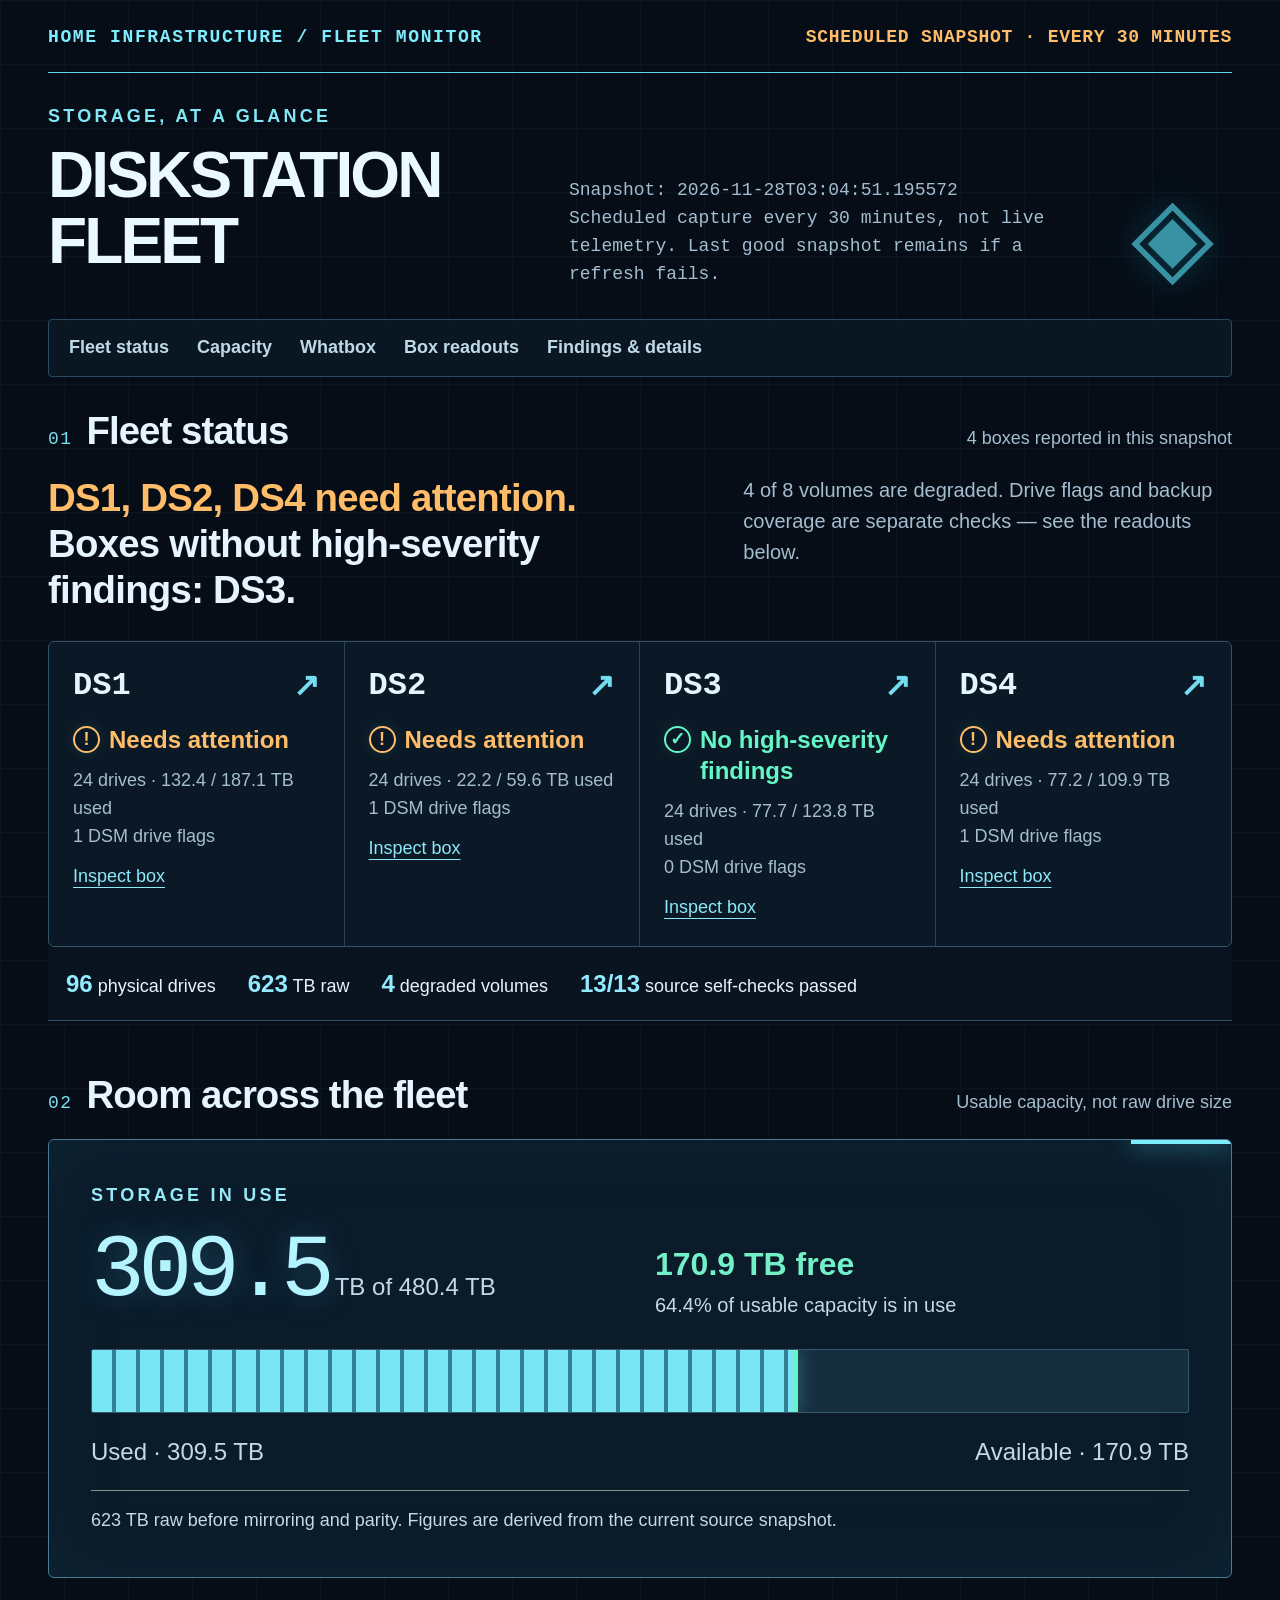
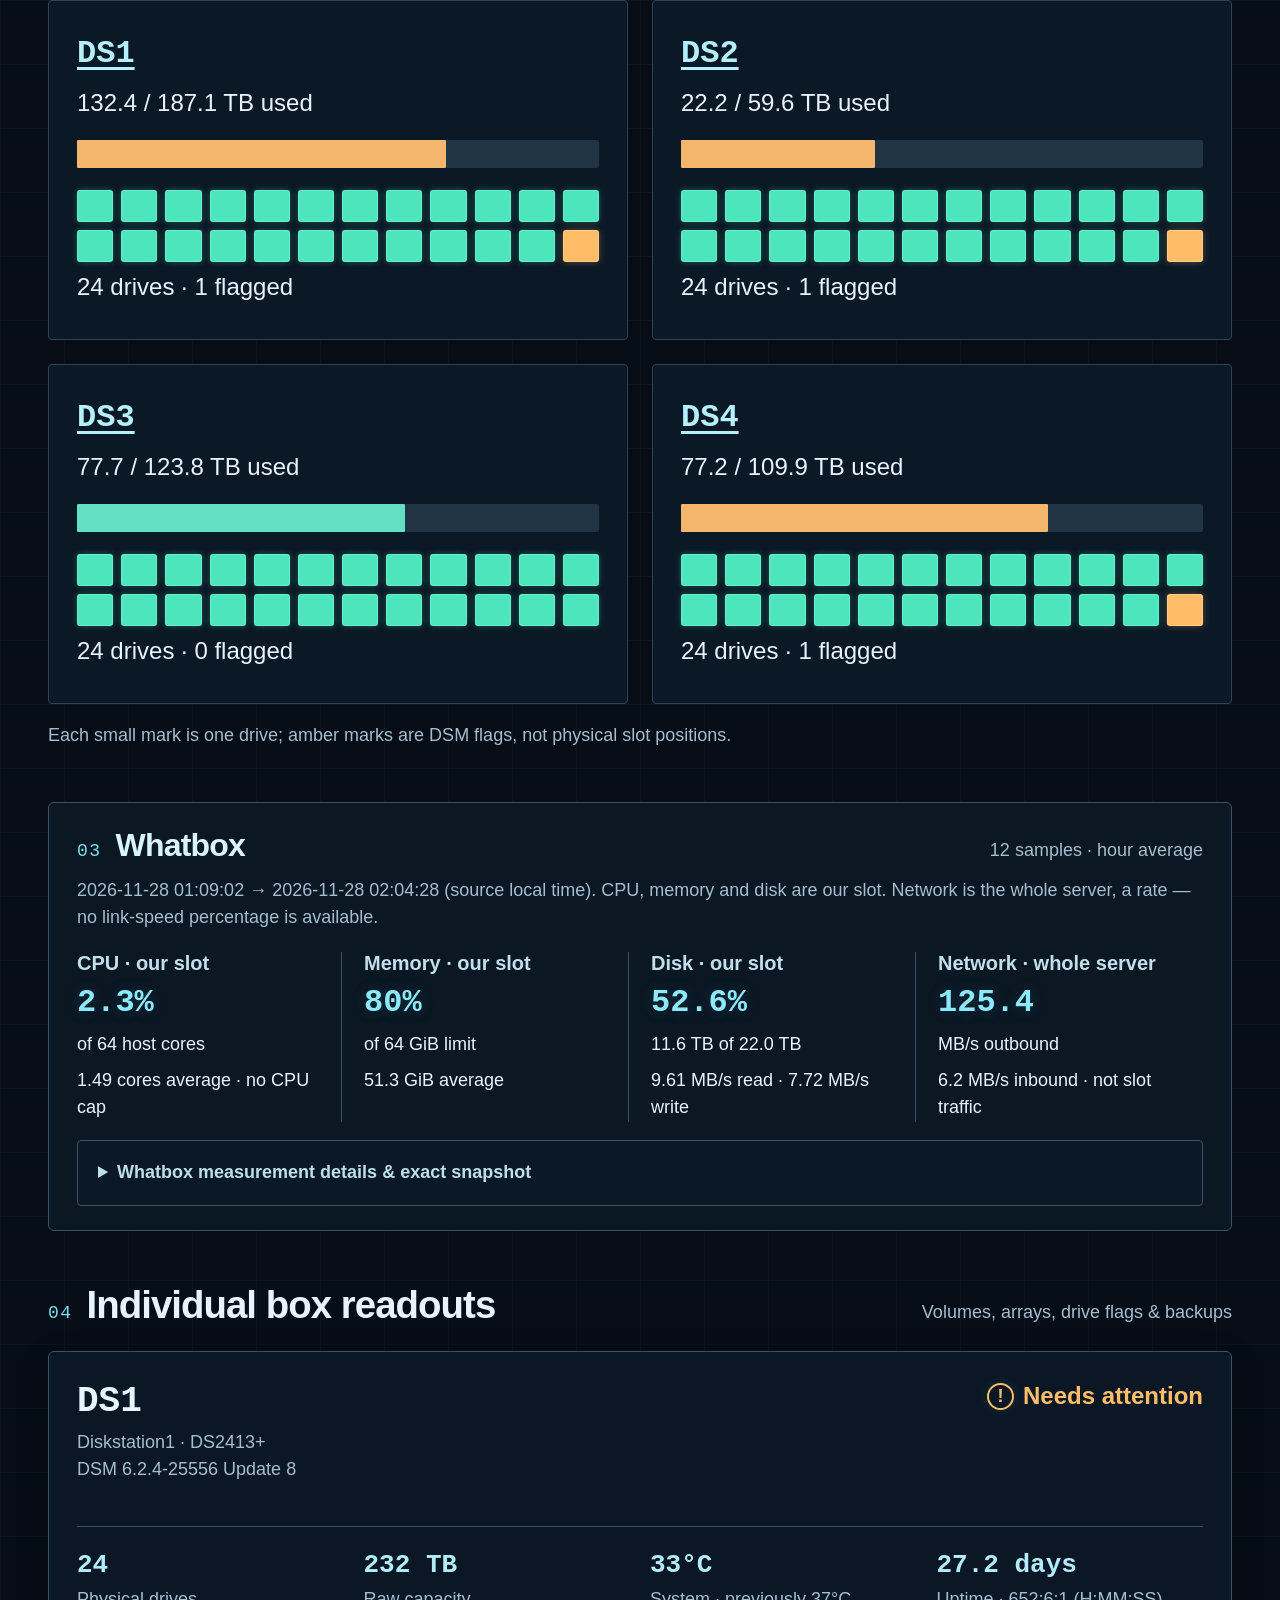
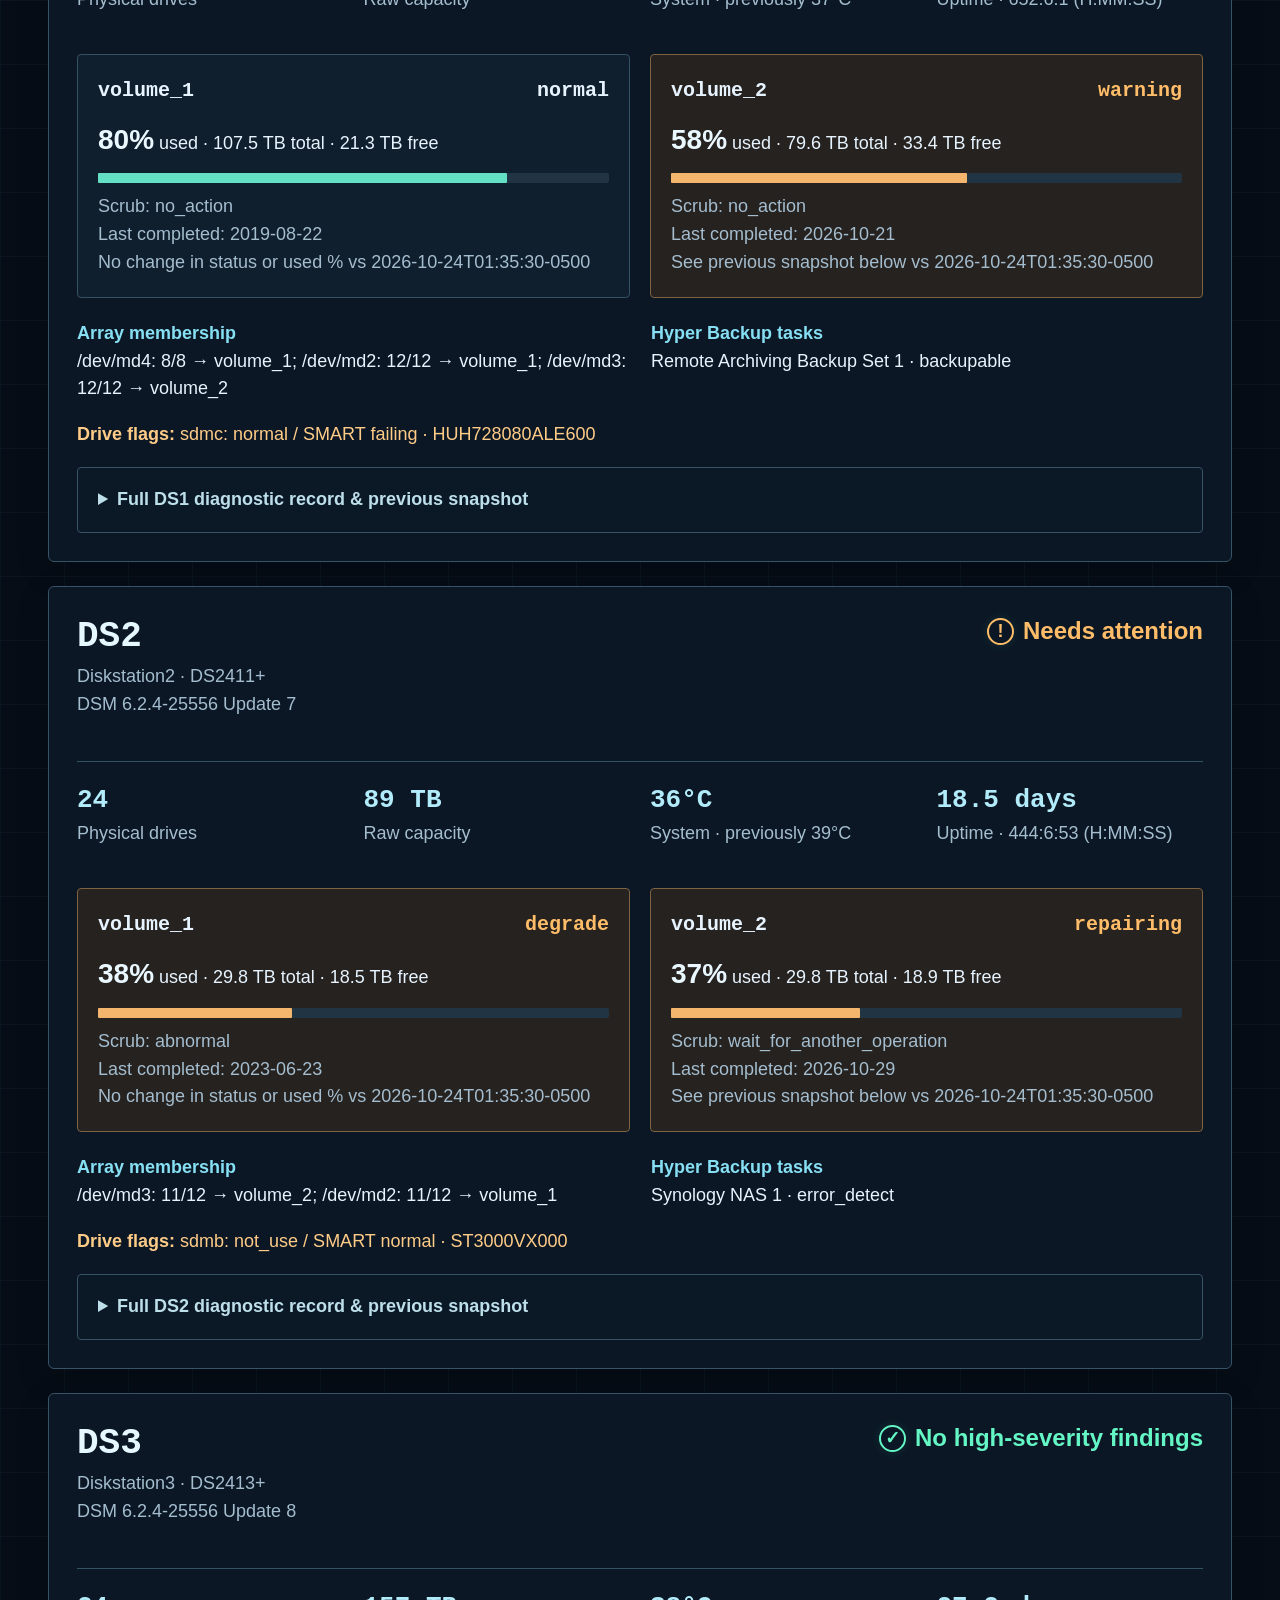
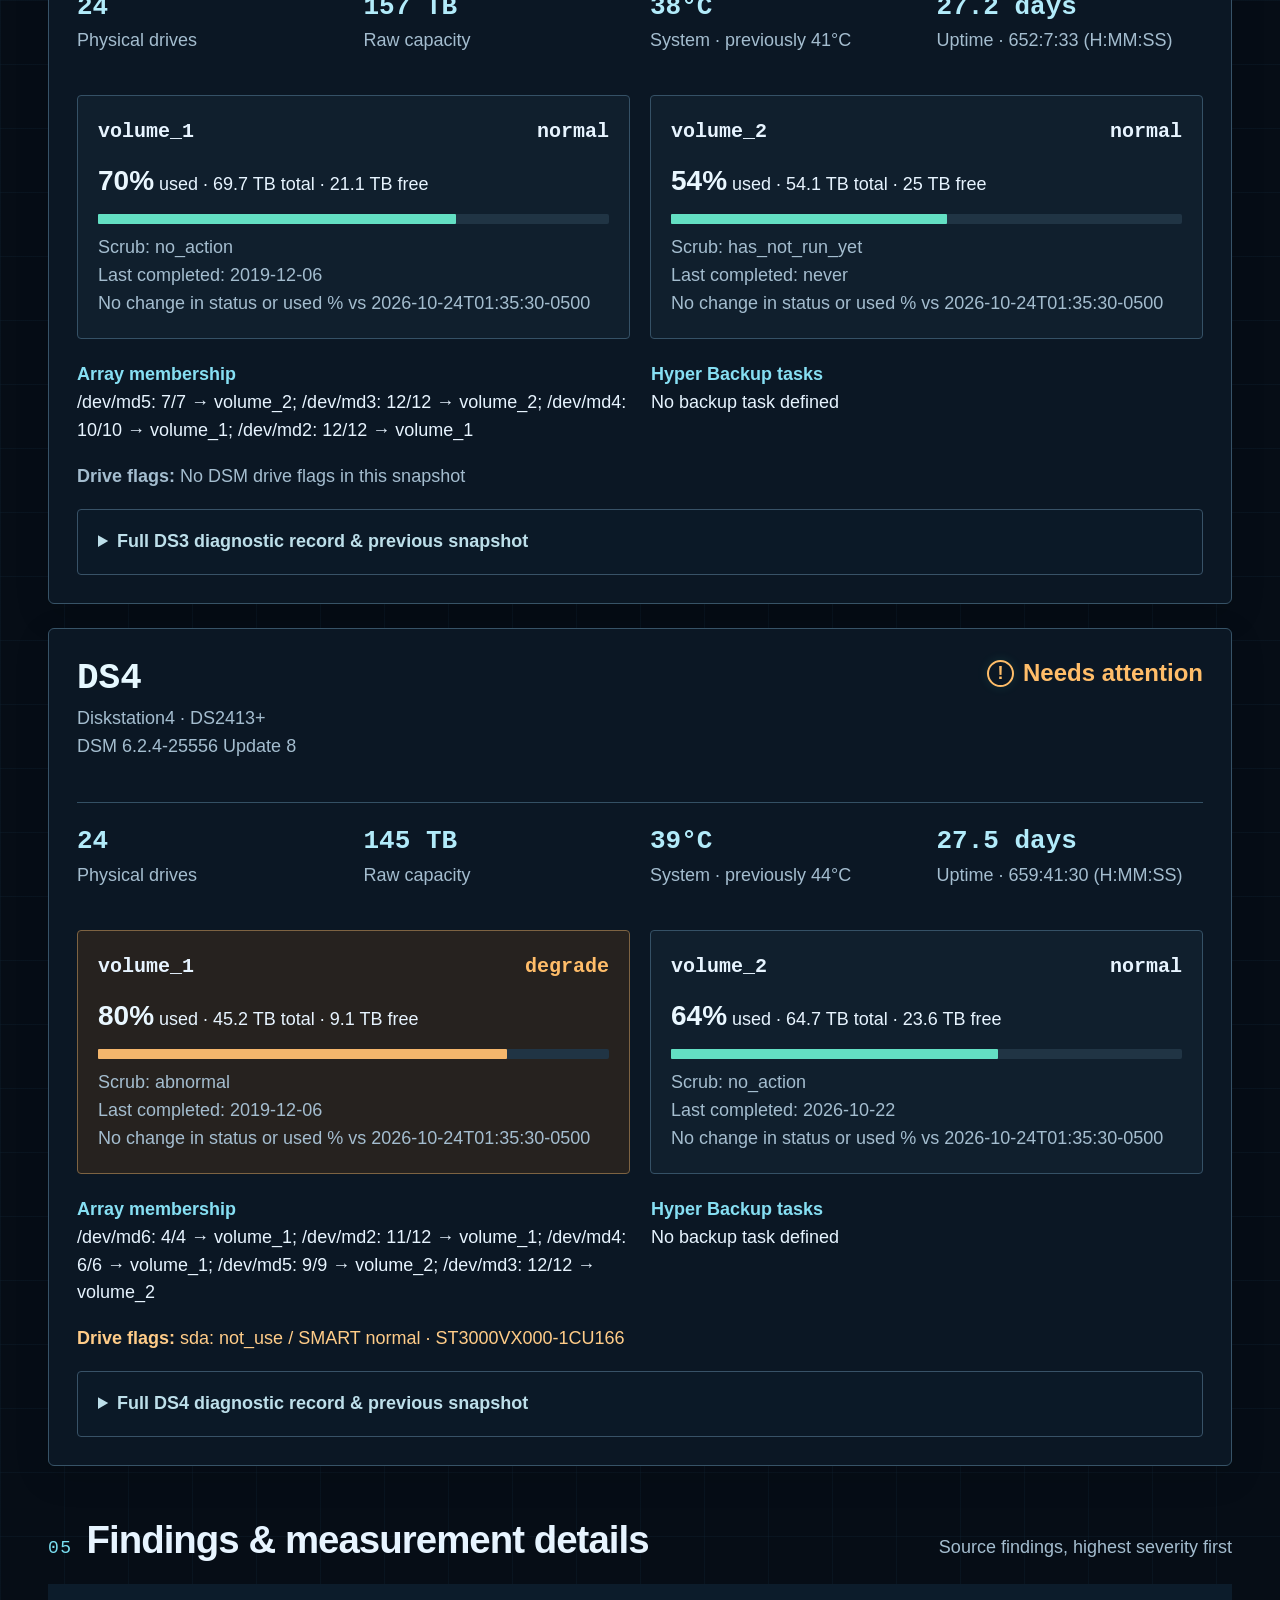
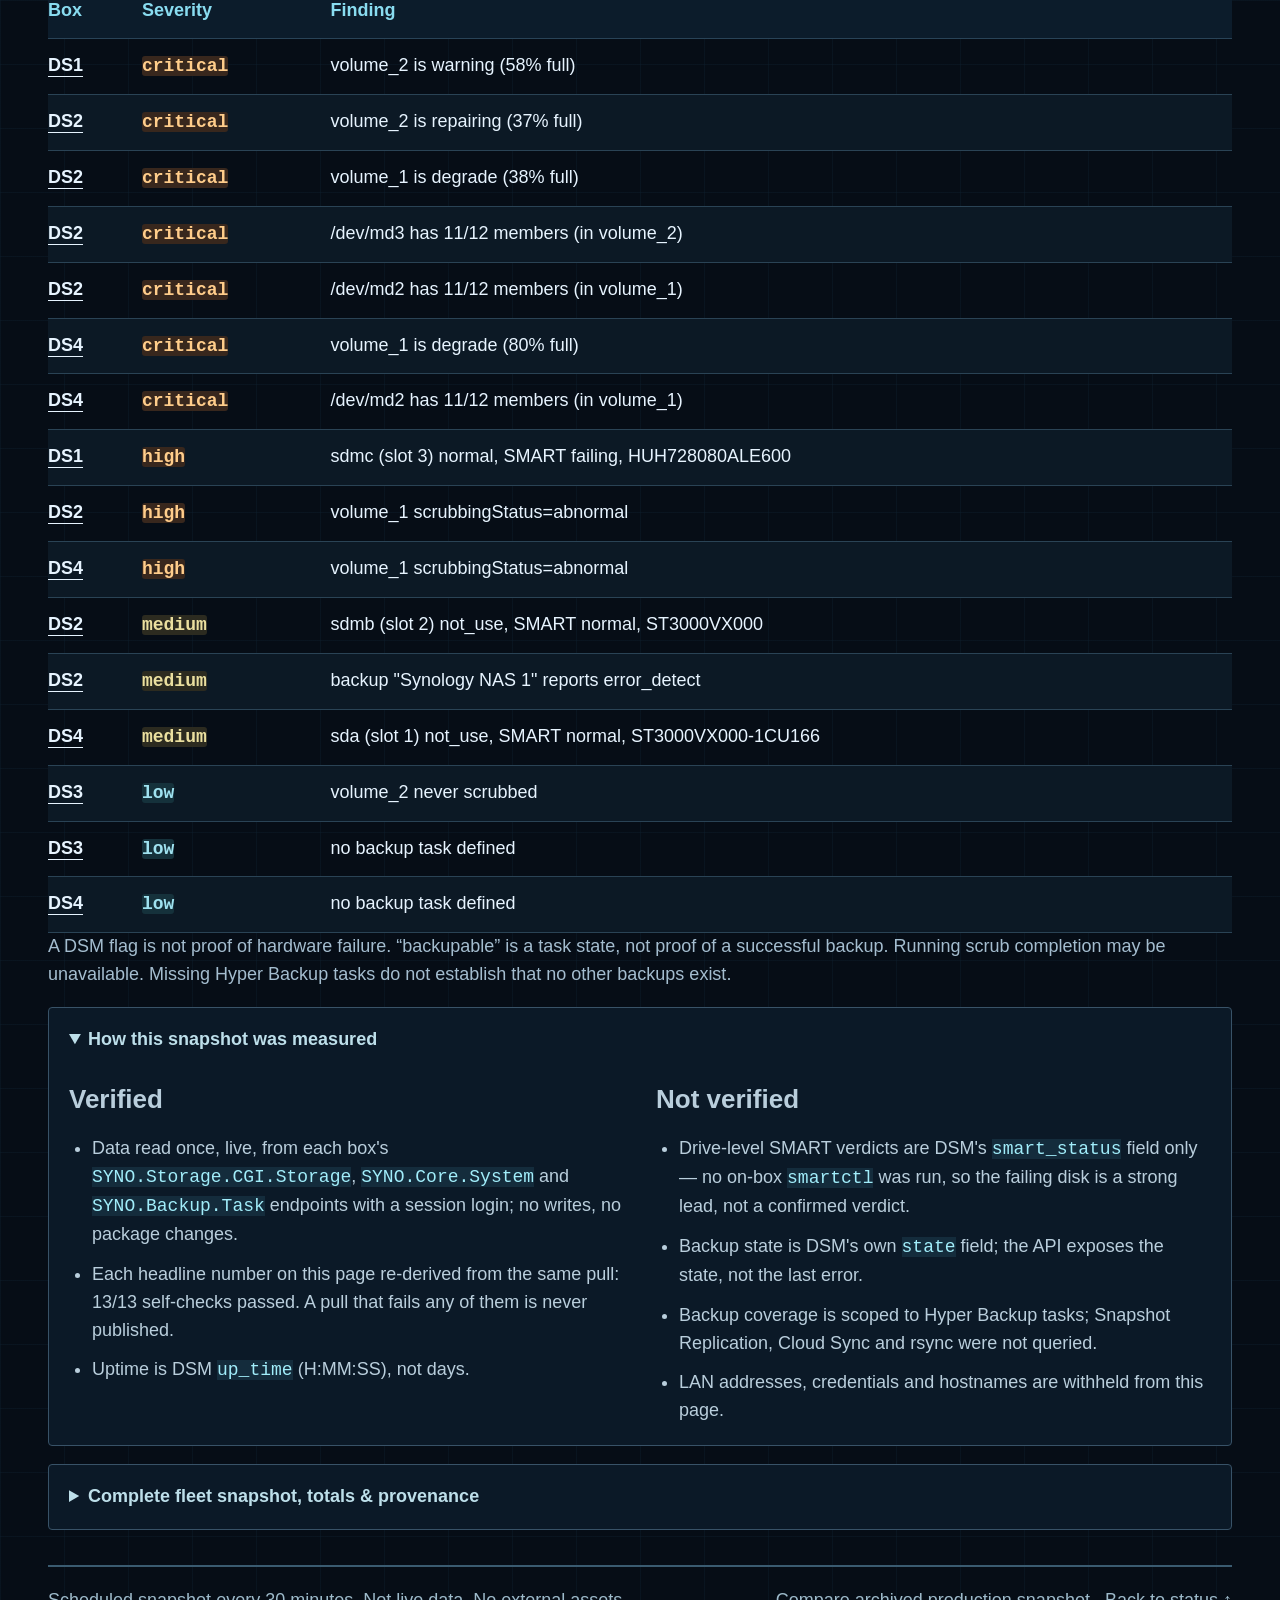
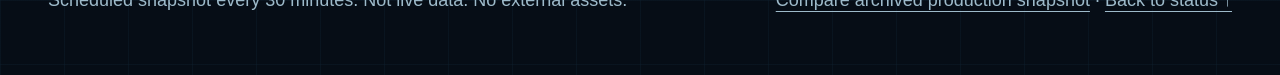
==== index.html @ 2bef1bd9 "snapshot: refresh 2026-11-28 03:04" ====
<!doctype html><html lang="en"><head><meta charset="utf-8"><meta name="viewport" content="width=device-width,initial-scale=1"><meta name="color-scheme" content="dark"><title>Diskstation Fleet — scheduled diagnostics</title><meta name="description" content="Scheduled DiskStation fleet diagnostics snapshot."><style>
:root{--paper:#f5f2e9;--surface:#fffdf7;--ink:#242f2a;--muted:#536159;--line:#cecfc3;--green:#176449;--pale:#e7eee5;--rust:#9c412c;--warn:#f6e7de;--serif:Georgia,'Times New Roman',serif;--sans:'Trebuchet MS','Segoe UI',Arial,sans-serif}
*{box-sizing:border-box}html{scroll-behavior:smooth;scroll-padding-top:24px}body{margin:0;color:var(--ink);background:var(--paper);font:20px/1.55 var(--sans)}a{color:inherit;text-underline-offset:5px}a:hover{color:var(--rust)}button,summary,a{touch-action:manipulation}a:focus-visible,summary:focus-visible,button:focus-visible{outline:3px solid var(--rust);outline-offset:5px}button{font:inherit;background:var(--surface);border:1px solid var(--ink);padding:9px 17px;border-radius:4px;cursor:pointer;min-height:48px}button:hover{background:var(--pale)}.wrap{max-width:1400px;margin:auto;padding:28px 48px 60px}.edition{display:flex;justify-content:space-between;gap:15px;padding-bottom:20px;border-bottom:2px solid var(--ink);font-size:18px}.edition b{letter-spacing:.09em}.preview-tag{color:var(--rust);font-weight:bold}.masthead{display:flex;justify-content:space-between;align-items:end;gap:24px;padding:32px 0 24px}.kicker{font-size:18px;letter-spacing:.1em;text-transform:uppercase;font-weight:bold;color:var(--muted);margin:0 0 12px}h1,h2,h3,p{margin-top:0}h1{font:clamp(40px,5vw,70px)/1.03 var(--serif);letter-spacing:-.045em;margin-bottom:14px}h2{font:clamp(30px,3vw,42px)/1.15 var(--serif);letter-spacing:-.025em;margin:0}h3{font:30px/1.2 var(--serif);margin-bottom:12px}.snapshot{color:var(--muted);max-width:520px;margin:0;font-size:18px}.nav{display:flex;gap:12px 28px;flex-wrap:wrap;border-top:1px solid var(--line);border-bottom:1px solid var(--line);padding:12px 0;margin-bottom:32px}.nav a{font-size:18px;min-height:44px;display:inline-flex;align-items:center}.section-head{display:flex;justify-content:space-between;align-items:baseline;gap:20px;margin:0 0 22px}.section-no{font:18px var(--sans);letter-spacing:.08em;color:var(--muted);margin-right:14px}.overview-lead{display:grid;grid-template-columns:1.3fr 1fr;gap:44px;margin-bottom:28px}.lead{font:clamp(28px,3vw,40px)/1.2 var(--serif);max-width:600px;margin:0}.lead .rust{color:var(--rust)}.context{color:var(--muted);margin:0}.fleet-strip{display:grid;grid-template-columns:repeat(4,1fr);border-top:1px solid var(--line);border-bottom:1px solid var(--line)}.fleet-card{padding:23px 22px 24px;border-right:1px solid var(--line);text-decoration:none;display:block}.fleet-card:first-child{padding-left:0}.fleet-card:last-child{border:0}.box-label{display:flex;justify-content:space-between;align-items:center;font:bold 26px var(--sans);margin-bottom:18px}.status{display:inline-flex;gap:9px;align-items:center;font-size:20px;font-weight:bold;color:var(--green)}.status.warning{color:var(--rust)}.mark{display:inline-flex;align-items:center;justify-content:center;width:27px;height:27px;border:2px solid currentColor;border-radius:50%;font: bold 18px var(--sans);flex:none}.fleet-card p{font-size:18px;color:var(--muted);margin:12px 0 0}.fleet-card .read-link{color:var(--ink);text-decoration:underline}.summary-line{display:flex;flex-wrap:wrap;gap:12px 32px;padding-top:20px;font-size:18px}.summary-line b{font-size:24px}.section{margin-top:52px}.capacity{background:var(--green);color:#fffdf5;padding:30px 34px 26px;border-radius:4px}.capacity .kicker{color:#deebdc}.capacity-header{display:grid;grid-template-columns:1fr 1fr;gap:30px;align-items:end}.capacity-main{font-size:24px;margin:0}.capacity-main strong{font:64px/1.1 var(--serif);letter-spacing:-.04em}.capacity-meta{margin:0;font-size:20px}.capacity-meta strong{font-size:28px}.capacity-track{height:46px;display:flex;border:1px solid #d1e1ce;background:#dae5d4;margin-top:28px;overflow:hidden}.capacity-track span{display:block;background:#f9faf0;border-right:4px solid var(--green);height:100%}.capacity-labels{display:flex;justify-content:space-between;gap:16px;margin:12px 0 0;font-size:20px}.capacity-foot{font-size:18px;margin:20px 0 0;color:#e1ebde;border-top:1px solid #779c87;padding-top:16px}.capacity-boxes{display:grid;grid-template-columns:repeat(4,1fr);gap:26px;margin-top:26px}.mini-cap p{font-size:18px;margin:6px 0}.mini-cap>a{font-weight:bold}.mini-track{background:#dcded1;height:10px;margin-top:12px}.mini-track>span{display:block;background:var(--green);height:100%}.mini-track.warning>span{background:var(--rust)}.drive-dots{display:flex;gap:4px;flex-wrap:wrap;margin-top:12px}.drive-dots i{height:12px;width:7px;background:var(--green)}.drive-dots i.flag{background:var(--rust)}.legend{font-size:18px;color:var(--muted);margin-top:18px}.whatbox{background:#ebece3;padding:24px 28px;border:1px solid var(--line)}.whatbox .section-head{margin-bottom:12px}.whatbox h2{font-size:32px}.whatbox-note{font-size:18px;color:var(--muted);margin-bottom:20px}.whatbox-grid{display:grid;grid-template-columns:repeat(4,1fr);gap:22px}.what-stat{border-right:1px solid #c5cabb;padding-right:18px}.what-stat:last-child{border:0}.what-stat h3{font: bold 18px var(--sans);margin-bottom:9px}.what-stat strong{font-size:32px;line-height:1.2}.what-stat p{font-size:18px;margin:8px 0 0}.what-stat .scope{font-weight:bold;color:var(--rust)}.box{border-top:2px solid var(--ink);padding:26px 0 30px}.box header{display:flex;justify-content:space-between;align-items:start;gap:20px}.box h3{font-size:36px;margin:0 0 5px}.model{font-size:18px;color:var(--muted);margin-bottom:20px}.metrics{display:grid;grid-template-columns:repeat(4,1fr);gap:20px;margin-bottom:22px}.metric{font-size:18px;color:var(--muted)}.metric strong{display:block;font-size:26px;color:var(--ink)}.volumes{display:grid;grid-template-columns:1fr 1fr;gap:20px}.volume{background:var(--surface);border:1px solid var(--line);padding:20px}.volume.warning{background:var(--warn)}.volume-head{display:flex;justify-content:space-between;gap:18px;font-weight:bold}.volume-head .rust{color:var(--rust)}.vol-stat{font-size:18px;margin:12px 0}.vol-stat strong{font-size:28px}.vol-meta{font-size:18px;margin:10px 0 0;color:var(--muted)}.box-note{display:grid;grid-template-columns:1fr 1fr;gap:22px;margin-top:22px}.box-note p{font-size:18px;margin:0}.box-note b{display:block}.warning-text{color:var(--rust)}details{border-top:1px solid var(--line);margin-top:20px;padding-top:5px}summary{cursor:pointer;min-height:48px;padding:11px 0;font-weight:bold;font-size:18px}details[open]>summary{margin-bottom:12px}pre{font:18px/1.6 'Courier New',monospace;white-space:pre-wrap;overflow-wrap:anywhere;background:var(--surface);padding:20px;border:1px solid var(--line)}.table-scroll{overflow-x:auto}table{border-collapse:collapse;width:100%;font-size:18px}th{text-align:left;color:var(--muted)}th,td{padding:13px 16px 13px 0;border-bottom:1px solid var(--line);vertical-align:top}td:first-child{font-weight:bold}th:last-child,td:last-child{padding-right:0}.sev{font-size:18px;font-weight:bold;color:var(--rust)}.sev.low{color:var(--muted)}.findings-table td:first-child{white-space:nowrap}.measurement{display:grid;grid-template-columns:1fr 1fr;gap:32px}.measurement h3{font-size:26px}.measurement li{margin-bottom:12px;font-size:18px}.measurement ul{padding-left:23px}.tools{display:flex;gap:12px;flex-wrap:wrap;margin-bottom:22px}.note-label{font-size:18px;color:var(--muted)}footer{border-top:2px solid var(--ink);margin-top:35px;padding-top:20px;display:flex;justify-content:space-between;gap:20px;font-size:18px;color:var(--muted)}code{font-size:18px;overflow-wrap:anywhere}.skip{position:absolute;left:-9999px}.skip:focus{left:20px;top:20px;background:white;padding:12px;z-index:10}
@media(max-width:1000px){.wrap{padding:24px}.masthead{align-items:start;flex-direction:column}.overview-lead{grid-template-columns:1fr;gap:16px}.fleet-strip{grid-template-columns:1fr 1fr}.fleet-card:nth-child(2){border-right:0}.fleet-card:nth-child(n+3){border-top:1px solid var(--line)}.fleet-card:nth-child(3){padding-left:0}.capacity-boxes,.whatbox-grid{grid-template-columns:1fr 1fr}.what-stat:nth-child(2){border:0}.capacity-main strong{font-size:52px}}
@media(max-width:620px){.wrap{padding:18px}.edition{flex-direction:column;gap:4px}.masthead{padding-top:26px}.nav{gap:3px 18px}.fleet-card{padding:18px 12px}.box-label{font-size:24px}.status{font-size:18px}.overview-lead{gap:20px}.capacity{padding:24px 20px}.capacity-header{grid-template-columns:1fr;gap:18px}.capacity-main strong{font-size:48px}.capacity-labels{flex-direction:column;gap:4px}.capacity-boxes{gap:22px}.section{margin-top:38px}.section-head{align-items:start;flex-direction:column;gap:8px}.whatbox{padding:22px 18px}.whatbox-grid{gap:22px 16px}.what-stat{padding-right:10px}.what-stat strong{font-size:28px}.box header{flex-wrap:wrap;gap:6px;margin-bottom:14px}.metrics{grid-template-columns:1fr 1fr}.volumes,.box-note,.measurement{grid-template-columns:1fr}.volume{padding:18px}.volume-head{flex-wrap:wrap;gap:4px}.findings-table th,.findings-table td{padding-right:12px}.findings-table{min-width:520px}footer{flex-direction:column}.snapshot{overflow-wrap:anywhere}h2{font-size:32px}.section-no{font-size:18px}pre{padding:12px}}
@media(prefers-reduced-motion:reduce){html{scroll-behavior:auto}}@media print{body{font-size:18px}.wrap{padding:0}.tools,.nav{display:none}details{break-inside:avoid}.capacity{color:var(--ink);background:var(--pale)}.capacity .kicker,.capacity-foot{color:var(--ink)}}

/* Accepted low-vision sizing from the design preview. */
h1{font-size:clamp(44px,5vw,70px)}.box-label{font-size:32px}.status{font-size:24px;line-height:1.3}.fleet-card .status{display:flex;align-items:flex-start}.mark{margin-top:2px}.fleet-card{min-width:0}
@media(max-width:620px){.fleet-strip{grid-template-columns:1fr}.fleet-card,.fleet-card:first-child,.fleet-card:nth-child(3){padding:20px 0;border-right:0;border-bottom:1px solid var(--line)}.fleet-card:nth-child(n+3){border-top:0}.box-label{font-size:32px}.status{font-size:24px}}
:root{color-scheme:dark;--paper:#060d16;--surface:#0c1826;--ink:#e7f4ff;--muted:#a4bdcf;--line:#294357;--green:#64f6c4;--pale:#102e32;--rust:#ffbd69;--warn:#30251c;--serif:'Trebuchet MS','Segoe UI',sans-serif;--sans:'Trebuchet MS','Segoe UI',sans-serif}
body{background-color:var(--paper);background-image:linear-gradient(#17334a30 1px,transparent 1px),linear-gradient(90deg,#17334a30 1px,transparent 1px);background-size:64px 64px;color:var(--ink)}
.wrap{max-width:1480px;padding-top:24px}.edition{border-bottom:1px solid #5bd8ee;font-family:'Courier New',monospace;letter-spacing:.04em;color:#a4bdcf}.edition b{color:#80edff}.preview-tag{color:#ffbd69}.masthead{padding:30px 0;position:relative}.masthead:after{content:'◈';font-size:108px;color:#55d9ef;opacity:.65;line-height:1;padding:0 18px;text-shadow:0 0 35px #29caff66}.kicker{color:#83e7f6;letter-spacing:.18em}h1{font-weight:800;letter-spacing:-.045em;text-transform:uppercase;font-size:clamp(44px,5vw,72px);color:#eaf9ff}h2{font-weight:700;letter-spacing:-.025em}h3{font-weight:700}.snapshot{font-family:'Courier New',monospace;font-size:18px}.nav{background:#0b1926d9;border:1px solid #2c4b60;padding:6px 20px;border-radius:4px}.nav a{text-decoration:none;color:#bfd9e7;font-weight:bold}.nav a:hover{color:#80edff;text-shadow:0 0 14px #49dcf499}.section-no{color:#79def0;font-family:'Courier New',monospace}.lead{font-weight:700;letter-spacing:-.02em}.rust{color:#ffbd69}.overview-lead{gap:60px}.fleet-strip{border:1px solid #365469;background:#0b1926;border-radius:6px;overflow:hidden}.fleet-card{position:relative;padding:24px!important;transition:background .18s}.fleet-card:hover{background:#122c3a}.box-label{color:#e3f6ff;font-family:'Courier New',monospace}.box-label span{color:#73ddf1}.fleet-card .read-link{color:#8de8f9}.status{color:#64f6c4}.status.warning{color:#ffbd69}.mark{border-color:currentColor;background:transparent;box-shadow:0 0 12px #53f5c41c}.summary-line{background:#091420;border-bottom:1px solid #355166;padding:18px!important}.summary-line b{color:#94ebff}.context,.legend,.note-label,.model,.vol-meta{color:var(--muted)}
.capacity{position:relative;overflow:hidden;border:1px solid #487a91;background:#0b1b2a;box-shadow:inset 0 0 70px #18495b30;border-radius:6px;padding:34px}.capacity:before{content:'';position:absolute;right:0;top:0;width:100px;height:4px;background:#7cecff;box-shadow:0 0 25px #54e2ff}.capacity .kicker{color:#98e9f7}.capacity-main strong{font-family:'Courier New',monospace;color:#b3f4ff;text-shadow:0 0 30px #4bdeff40;letter-spacing:-.07em}.capacity-main,.capacity-meta,.capacity-labels,.capacity-foot{color:#c2d9e8}.capacity-meta strong{color:#72f1c9}.capacity-track{height:30px;background:#152e3e;border:1px solid #38596c;border-radius:2px;overflow:hidden}.capacity-track span{background:repeating-linear-gradient(90deg,#79e5f5 0,#79e5f5 12px,#337f94 12px,#337f94 15px);box-shadow:0 0 20px #70e9ff50;border-radius:0}.capacity-boxes{gap:20px;margin-top:22px}.mini-cap{padding:20px;background:#0b1825;border:1px solid #294658;border-radius:4px}.mini-cap>a{font-family:'Courier New',monospace;color:#b3effc;font-weight:bold}.mini-track{background:#203444;border-radius:2px}.mini-track span{background:#63dfc3;border-radius:1px}.mini-track.warning span{background:#f4b66c}.drive-dots i{background:#4de5bc;box-shadow:0 0 6px #46e7b455;border-radius:1px}.drive-dots i.flag{background:#ffbd69;box-shadow:0 0 7px #ffba6555}.whatbox{background:#0b1723;border:1px solid #35536a;border-radius:6px}.what-stat strong{font-family:'Courier New',monospace;color:#8ce9fa;text-shadow:0 0 16px #59e0ff25}.what-stat h3{color:#c1e0ec;font-size:20px}.what-stat{border-color:#35536a}.whatbox h2{color:#d9f5ff}.box{border:1px solid #375367;background:#0b1724;border-radius:6px;padding:28px;margin-top:24px;box-shadow:0 10px 35px #0002}.box header{border-bottom:1px solid #345064;padding-bottom:22px}.box header h3{color:#e6f8ff;font-family:'Courier New',monospace;font-size:36px}.metrics{padding:18px 0}.metric strong{color:#b2ebfa;font-family:'Courier New',monospace}.volume{background:#101f2d;border:1px solid #355166;border-radius:4px}.volume.warning{background:#26221f;border-color:#7d6342}.volume-head{font-family:'Courier New',monospace}.vol-stat strong{color:#e9f7ff}.box-note{border-color:#375367}.box-note b{color:#86dff3}.warning-text{color:#ffcc88}details{background:#0b1927;border:1px solid #385267;border-radius:4px;padding:0 20px;margin-top:18px}summary{color:#bddfea;padding:18px 0;font-weight:bold;min-height:52px}summary:hover{color:#82ecff}pre{background:#050d16;color:#b8d7e7;border:1px solid #294354;border-radius:3px;font-size:17px}.findings-table th{color:#89dcf0;background:#0c1c2b}.findings-table td{border-color:#2a4355}.findings-table tr:nth-child(even){background:#0c1925}.sev{border-radius:3px;font-family:'Courier New',monospace}.sev.critical,.sev.high{background:#38271d;color:#ffcd8b}.sev.medium{background:#2c2b20;color:#eadf9f}.sev.low{background:#15313b;color:#9fe2f0}.measurement{color:#b9cedc}.measurement code,code{background:#142c3c;color:#a1edfa}button{background:#0e2537;border:1px solid #75d2e7;color:#c9f5ff;border-radius:3px}button:hover{background:#193b4e}a:focus-visible,summary:focus-visible,button:focus-visible{outline-color:#8aeeff}footer{border-color:#3a5b70;color:#9dbaca}
@media(max-width:1000px){.masthead:after{display:none}.overview-lead{gap:20px}}
@media(max-width:620px){.wrap{padding:18px}.edition{font-size:16px}.capacity{padding:24px 18px}.fleet-card,.fleet-card:first-child,.fleet-card:nth-child(3){padding:22px!important}.box{padding:20px 16px}.summary-line{gap:14px}.whatbox{padding:22px 16px}.nav{padding:8px 12px}.capacity-main strong{font-size:48px}.lead{font-size:30px}.box-label{font-size:32px}.status{font-size:24px}}
/* Expanded fleet capacity visuals */
#capacity .capacity{padding:42px}#capacity .capacity-main strong{font-size:clamp(64px,7vw,104px)}#capacity .capacity-meta strong{font-size:32px}#capacity .capacity-track{height:64px;margin:28px 0 20px}#capacity .capacity-track span{background:repeating-linear-gradient(90deg,#79e5f5 0,#79e5f5 20px,#337f94 20px,#337f94 24px)}#capacity .capacity-labels{font-size:24px}#capacity .capacity-boxes{grid-template-columns:repeat(2,minmax(0,1fr));gap:24px}#capacity .mini-cap{padding:28px;min-width:0}#capacity .mini-cap>a{font-size:32px}#capacity .mini-cap p{font-size:24px}#capacity .mini-track{height:28px;margin:18px 0 22px}#capacity .drive-dots{display:grid;grid-template-columns:repeat(12,minmax(0,1fr));gap:8px}#capacity .drive-dots i{display:block;width:100%;height:32px;min-width:0;border:1px solid #9cf4dc60;border-radius:3px}#capacity .drive-dots i.flag{border-color:#ffe1a880}
@media(max-width:620px){#capacity .capacity{padding:26px 20px}#capacity .capacity-main strong{font-size:60px}#capacity .capacity-meta strong{font-size:28px}#capacity .capacity-track{height:52px}#capacity .capacity-labels{font-size:21px}#capacity .capacity-boxes{grid-template-columns:1fr}#capacity .mini-cap{padding:24px 20px}#capacity .mini-cap p{font-size:22px}#capacity .drive-dots{grid-template-columns:repeat(8,minmax(0,1fr));gap:7px}#capacity .drive-dots i{height:34px}}
@media print{body{background:#fff;color:#111}.capacity,.box,.whatbox,.volume,.fleet-strip{background:#fff;color:#111;box-shadow:none}*{text-shadow:none!important}}
</style></head><body data-stamp="2026-11-28T03:04:51.195572"><a class="skip" href="#overview">Skip to fleet status</a><main class="wrap"><div class="edition"><b>HOME INFRASTRUCTURE / FLEET MONITOR</b><span class="preview-tag">SCHEDULED SNAPSHOT · EVERY 30 MINUTES</span></div><header class="masthead"><div><p class="kicker">Storage, at a glance</p><h1>Diskstation Fleet</h1></div><p class="snapshot">Snapshot: 2026-11-28T03:04:51.195572<br>Scheduled capture every 30 minutes, not live telemetry. Last good snapshot remains if a refresh fails.</p></header><nav class="nav" aria-label="Page sections"><a href="#overview">Fleet status</a><a href="#capacity">Capacity</a><a href="#whatbox">Whatbox</a><a href="#boxes">Box readouts</a><a href="#findings">Findings &amp; details</a></nav>
<section id="overview"><div class="section-head"><h2><span class="section-no">01</span>Fleet status</h2><span class="note-label">4 boxes reported in this snapshot</span></div><div class="overview-lead"><p class="lead"><span class="rust">DS1, DS2, DS4 need attention.</span><br>Boxes without high-severity findings: DS3.</p><p class="context">4 of 8 volumes are degraded. Drive flags and backup coverage are separate checks — see the readouts below.</p></div><div class="fleet-strip">
<a class="fleet-card" href="#ds1"><div class="box-label">DS1<span aria-hidden="true">↗</span></div><span class="status warning"><span class="mark" aria-hidden="true">!</span>Needs attention</span><p>24 drives · 132.4 / 187.1 TB used<br>1 DSM drive flags</p><p class="read-link">Inspect box</p></a>
<a class="fleet-card" href="#ds2"><div class="box-label">DS2<span aria-hidden="true">↗</span></div><span class="status warning"><span class="mark" aria-hidden="true">!</span>Needs attention</span><p>24 drives · 22.2 / 59.6 TB used<br>1 DSM drive flags</p><p class="read-link">Inspect box</p></a>
<a class="fleet-card" href="#ds3"><div class="box-label">DS3<span aria-hidden="true">↗</span></div><span class="status "><span class="mark" aria-hidden="true">✓</span>No high-severity findings</span><p>24 drives · 77.7 / 123.8 TB used<br>0 DSM drive flags</p><p class="read-link">Inspect box</p></a>
<a class="fleet-card" href="#ds4"><div class="box-label">DS4<span aria-hidden="true">↗</span></div><span class="status warning"><span class="mark" aria-hidden="true">!</span>Needs attention</span><p>24 drives · 77.2 / 109.9 TB used<br>1 DSM drive flags</p><p class="read-link">Inspect box</p></a>
</div><div class="summary-line"><span><b>96</b> physical drives</span><span><b>623</b> TB raw</span><span><b>4</b> degraded volumes</span><span><b>13/13</b> source self-checks passed</span></div></section>
<section class="section" id="capacity"><div class="section-head"><h2><span class="section-no">02</span>Room across the fleet</h2><span class="note-label">Usable capacity, not raw drive size</span></div><div class="capacity"><div class="capacity-header"><div><p class="kicker">Storage in use</p><p class="capacity-main"><strong>309.5</strong> TB <span>of 480.4 TB</span></p></div><p class="capacity-meta"><strong>170.9 TB free</strong><br>64.4% of usable capacity is in use</p></div><div class="capacity-track" role="img" aria-label="64.4 percent used, 170.9 terabytes free"><span style="width:64.4255%"></span></div><div class="capacity-labels"><span>Used · 309.5 TB</span><span>Available · 170.9 TB</span></div><p class="capacity-foot">623 TB raw before mirroring and parity. Figures are derived from the current source snapshot.</p></div><div class="capacity-boxes">
<div class="mini-cap"><a href="#ds1">DS1</a><p>132.4 / 187.1 TB used</p><div class="mini-track warning" role="img" aria-label="70.8 percent used"><span style="width:70.76%"></span></div><div class="drive-dots" aria-hidden="true"><i class=""></i><i class=""></i><i class=""></i><i class=""></i><i class=""></i><i class=""></i><i class=""></i><i class=""></i><i class=""></i><i class=""></i><i class=""></i><i class=""></i><i class=""></i><i class=""></i><i class=""></i><i class=""></i><i class=""></i><i class=""></i><i class=""></i><i class=""></i><i class=""></i><i class=""></i><i class=""></i><i class="flag"></i></div><p>24 drives · 1 flagged</p></div>
<div class="mini-cap"><a href="#ds2">DS2</a><p>22.2 / 59.6 TB used</p><div class="mini-track warning" role="img" aria-label="37.2 percent used"><span style="width:37.25%"></span></div><div class="drive-dots" aria-hidden="true"><i class=""></i><i class=""></i><i class=""></i><i class=""></i><i class=""></i><i class=""></i><i class=""></i><i class=""></i><i class=""></i><i class=""></i><i class=""></i><i class=""></i><i class=""></i><i class=""></i><i class=""></i><i class=""></i><i class=""></i><i class=""></i><i class=""></i><i class=""></i><i class=""></i><i class=""></i><i class=""></i><i class="flag"></i></div><p>24 drives · 1 flagged</p></div>
<div class="mini-cap"><a href="#ds3">DS3</a><p>77.7 / 123.8 TB used</p><div class="mini-track " role="img" aria-label="62.8 percent used"><span style="width:62.76%"></span></div><div class="drive-dots" aria-hidden="true"><i class=""></i><i class=""></i><i class=""></i><i class=""></i><i class=""></i><i class=""></i><i class=""></i><i class=""></i><i class=""></i><i class=""></i><i class=""></i><i class=""></i><i class=""></i><i class=""></i><i class=""></i><i class=""></i><i class=""></i><i class=""></i><i class=""></i><i class=""></i><i class=""></i><i class=""></i><i class=""></i><i class=""></i></div><p>24 drives · 0 flagged</p></div>
<div class="mini-cap"><a href="#ds4">DS4</a><p>77.2 / 109.9 TB used</p><div class="mini-track warning" role="img" aria-label="70.2 percent used"><span style="width:70.25%"></span></div><div class="drive-dots" aria-hidden="true"><i class=""></i><i class=""></i><i class=""></i><i class=""></i><i class=""></i><i class=""></i><i class=""></i><i class=""></i><i class=""></i><i class=""></i><i class=""></i><i class=""></i><i class=""></i><i class=""></i><i class=""></i><i class=""></i><i class=""></i><i class=""></i><i class=""></i><i class=""></i><i class=""></i><i class=""></i><i class=""></i><i class="flag"></i></div><p>24 drives · 1 flagged</p></div>
</div><p class="legend">Each small mark is one drive; amber marks are DSM flags, not physical slot positions.</p></section>
<section class="section whatbox" id="whatbox"><div class="section-head"><h2><span class="section-no">03</span>Whatbox</h2><span class="note-label">12 samples · hour average</span></div><p class="whatbox-note">2026-11-28 01:09:02 → 2026-11-28 02:04:28 (source local time). CPU, memory and disk are our slot. Network is the whole server, a rate — no link-speed percentage is available.</p><div class="whatbox-grid">
<div class="what-stat"><h3>CPU · our slot</h3><strong>2.3%</strong><p>of 64 host cores</p><p>1.49 cores average · no CPU cap</p></div>
<div class="what-stat"><h3>Memory · our slot</h3><strong>80%</strong><p>of 64 GiB limit</p><p>51.3 GiB average</p></div>
<div class="what-stat"><h3>Disk · our slot</h3><strong>52.6%</strong><p>11.6 TB of 22.0 TB</p><p>9.61 MB/s read · 7.72 MB/s write</p></div>
<div class="what-stat"><h3>Network · whole server</h3><strong>125.4</strong><p>MB/s outbound</p><p>6.2 MB/s inbound · not slot traffic</p></div>
</div><details><summary>Whatbox measurement details &amp; exact snapshot</summary><p class="note-label">CPU percentage is average cores ÷ host core count × 100, not a count of cores. GiB uses binary bytes; TB and MB/s use decimal bytes. Disk size is used + available, not a plan quota.</p><pre>{
  &quot;n&quot;: 12,
  &quot;slot_cpu_cores_avg&quot;: 1.4915235935404538,
  &quot;slot_mem_bytes_avg&quot;: 55037330090.666664,
  &quot;slot_io_read_bps_avg&quot;: 9606420.137489878,
  &quot;slot_io_write_bps_avg&quot;: 7723212.088419625,
  &quot;home_used_kb_avg&quot;: 11307533283.333334,
  &quot;home_avail_kb_avg&quot;: 10175702044.666666,
  &quot;host_net_rx_bps_avg&quot;: 6202692.874497246,
  &quot;host_net_tx_bps_avg&quot;: 125356676.72179861,
  &quot;window_start_local&quot;: &quot;2026-11-28 01:09:02&quot;,
  &quot;window_end_local&quot;: &quot;2026-11-28 02:04:28&quot;,
  &quot;cpu_max&quot;: &quot;max&quot;,
  &quot;memory_max_bytes&quot;: 68719476736,
  &quot;box_cores&quot;: 64,
  &quot;cpuset&quot;: &quot;0-63&quot;,
  &quot;network_scope&quot;: &quot;host-wide; this slot has no network counter and the link speed is unreadable&quot;,
  &quot;measured&quot;: &quot;2026-11-28T08:04:52+00:00&quot;,
  &quot;source&quot;: &quot;host_metrics.db samples, last 3600s, plus cgroup limits read the same minute&quot;
}</pre></details></section><section class="section" id="boxes"><div class="section-head"><h2><span class="section-no">04</span>Individual box readouts</h2><span class="note-label">Volumes, arrays, drive flags &amp; backups</span></div>
<article class="box" id="ds1"><header><div><h3>DS1</h3><p class="model">Diskstation1 · DS2413+<br>DSM 6.2.4-25556 Update 8</p></div><span class="status warning"><span class="mark" aria-hidden="true">!</span>Needs attention</span></header><div class="metrics"><div class="metric"><strong>24</strong>Physical drives</div><div class="metric"><strong>232 TB</strong>Raw capacity</div><div class="metric"><strong>33°C</strong>System · previously 37°C</div><div class="metric"><strong>27.2 days</strong>Uptime · 652:6:1 (H:MM:SS)</div></div><div class="volumes">
<div class="volume "><div class="volume-head"><span>volume_1</span><span class="">normal</span></div><p class="vol-stat"><strong>80%</strong> used · 107.5 TB total · 21.3 TB free</p><div class="mini-track " role="img" aria-label="80 percent used"><span style="width:80%"></span></div><p class="vol-meta">Scrub: no_action<br>Last completed: 2019-08-22<br>No change in status or used % vs 2026-10-24T01:35:30-0500</p></div>
<div class="volume warning"><div class="volume-head"><span>volume_2</span><span class="rust">warning</span></div><p class="vol-stat"><strong>58%</strong> used · 79.6 TB total · 33.4 TB free</p><div class="mini-track warning" role="img" aria-label="58 percent used"><span style="width:58%"></span></div><p class="vol-meta">Scrub: no_action<br>Last completed: 2026-10-21<br>See previous snapshot below vs 2026-10-24T01:35:30-0500</p></div>
</div><div class="box-note"><p><b>Array membership</b>/dev/md4: 8/8 → volume_1; /dev/md2: 12/12 → volume_1; /dev/md3: 12/12 → volume_2</p><p><b>Hyper Backup tasks</b>Remote Archiving Backup Set 1 · backupable</p></div><p class="note-label warning-text" style="margin:18px 0 0"><b>Drive flags:</b> sdmc: normal / SMART failing · HUH728080ALE600</p><details><summary>Full DS1 diagnostic record &amp; previous snapshot</summary><p class="note-label">All source fields preserved, including scrub schedules as reported (which may be historical), failure counts, previous uptime, and previous volume fields.</p><pre>{
  &quot;id&quot;: &quot;ds1&quot;,
  &quot;name&quot;: &quot;Diskstation1&quot;,
  &quot;model&quot;: &quot;DS2413+&quot;,
  &quot;dsm&quot;: &quot;DSM 6.2.4-25556 Update 8&quot;,
  &quot;up_raw&quot;: &quot;652:6:1&quot;,
  &quot;up_h&quot;: 652.1002777777778,
  &quot;temp&quot;: 33,
  &quot;prev_temp&quot;: 37,
  &quot;prev_uptime&quot;: &quot;157:4:0&quot;,
  &quot;n_disks&quot;: 24,
  &quot;raw_tb&quot;: 232.0,
  &quot;vols&quot;: {
    &quot;volume_1&quot;: {
      &quot;pct&quot;: 80,
      &quot;tb&quot;: 107.5,
      &quot;free_tb&quot;: 21.3,
      &quot;scrub&quot;: &quot;no_action&quot;,
      &quot;status&quot;: &quot;normal&quot;,
      &quot;last_done&quot;: &quot;2019-08-22&quot;,
      &quot;next&quot;: &quot;2025-11-14&quot;,
      &quot;failure_number&quot;: 0
    },
    &quot;volume_2&quot;: {
      &quot;pct&quot;: 58,
      &quot;tb&quot;: 79.6,
      &quot;free_tb&quot;: 33.4,
      &quot;scrub&quot;: &quot;no_action&quot;,
      &quot;status&quot;: &quot;warning&quot;,
      &quot;last_done&quot;: &quot;2026-10-21&quot;,
      &quot;next&quot;: &quot;2025-11-14&quot;,
      &quot;failure_number&quot;: 0
    }
  },
  &quot;arrays&quot;: [
    {
      &quot;raid&quot;: &quot;/dev/md4&quot;,
      &quot;vol&quot;: &quot;volume_1&quot;,
      &quot;have&quot;: 8,
      &quot;need&quot;: 8,
      &quot;dfn&quot;: 0
    },
    {
      &quot;raid&quot;: &quot;/dev/md2&quot;,
      &quot;vol&quot;: &quot;volume_1&quot;,
      &quot;have&quot;: 12,
      &quot;need&quot;: 12,
      &quot;dfn&quot;: 0
    },
    {
      &quot;raid&quot;: &quot;/dev/md3&quot;,
      &quot;vol&quot;: &quot;volume_2&quot;,
      &quot;have&quot;: 12,
      &quot;need&quot;: 12,
      &quot;dfn&quot;: 0
    }
  ],
  &quot;bad_disks&quot;: [
    {
      &quot;id&quot;: &quot;sdmc&quot;,
      &quot;status&quot;: &quot;normal&quot;,
      &quot;smart&quot;: &quot;failing&quot;,
      &quot;model&quot;: &quot;HUH728080ALE600&quot;,
      &quot;used&quot;: true
    }
  ],
  &quot;backups&quot;: [
    {
      &quot;name&quot;: &quot;Remote Archiving Backup Set 1&quot;,
      &quot;state&quot;: &quot;backupable&quot;
    }
  ],
  &quot;findings&quot;: [
    {
      &quot;sev&quot;: &quot;critical&quot;,
      &quot;msg&quot;: &quot;volume_2 is warning (58% full)&quot;
    },
    {
      &quot;sev&quot;: &quot;high&quot;,
      &quot;msg&quot;: &quot;sdmc (slot 3) normal, SMART failing, HUH728080ALE600&quot;
    }
  ],
  &quot;prev_vols&quot;: {
    &quot;volume_1&quot;: {
      &quot;id&quot;: &quot;volume_1&quot;,
      &quot;status&quot;: &quot;normal&quot;,
      &quot;pct&quot;: 80,
      &quot;tb&quot;: 107.5,
      &quot;free_tb&quot;: 21.2,
      &quot;scrub&quot;: &quot;no_action&quot;,
      &quot;progress_percent&quot;: &quot;-1&quot;,
      &quot;progress_step&quot;: &quot;none&quot;,
      &quot;device_type&quot;: &quot;shr_with_2_disk_protect&quot;,
      &quot;disk_failure_number&quot;: 0
    },
    &quot;volume_2&quot;: {
      &quot;id&quot;: &quot;volume_2&quot;,
      &quot;status&quot;: &quot;normal&quot;,
      &quot;pct&quot;: 58,
      &quot;tb&quot;: 79.6,
      &quot;free_tb&quot;: 33.3,
      &quot;scrub&quot;: &quot;no_action&quot;,
      &quot;progress_percent&quot;: &quot;-1&quot;,
      &quot;progress_step&quot;: &quot;none&quot;,
      &quot;device_type&quot;: &quot;shr_with_2_disk_protect&quot;,
      &quot;disk_failure_number&quot;: 0
    }
  }
}</pre></details></article>
<article class="box" id="ds2"><header><div><h3>DS2</h3><p class="model">Diskstation2 · DS2411+<br>DSM 6.2.4-25556 Update 7</p></div><span class="status warning"><span class="mark" aria-hidden="true">!</span>Needs attention</span></header><div class="metrics"><div class="metric"><strong>24</strong>Physical drives</div><div class="metric"><strong>89 TB</strong>Raw capacity</div><div class="metric"><strong>36°C</strong>System · previously 39°C</div><div class="metric"><strong>18.5 days</strong>Uptime · 444:6:53 (H:MM:SS)</div></div><div class="volumes">
<div class="volume warning"><div class="volume-head"><span>volume_1</span><span class="rust">degrade</span></div><p class="vol-stat"><strong>38%</strong> used · 29.8 TB total · 18.5 TB free</p><div class="mini-track warning" role="img" aria-label="38 percent used"><span style="width:38%"></span></div><p class="vol-meta">Scrub: abnormal<br>Last completed: 2023-06-23<br>No change in status or used % vs 2026-10-24T01:35:30-0500</p></div>
<div class="volume warning"><div class="volume-head"><span>volume_2</span><span class="rust">repairing</span></div><p class="vol-stat"><strong>37%</strong> used · 29.8 TB total · 18.9 TB free</p><div class="mini-track warning" role="img" aria-label="37 percent used"><span style="width:37%"></span></div><p class="vol-meta">Scrub: wait_for_another_operation<br>Last completed: 2026-10-29<br>See previous snapshot below vs 2026-10-24T01:35:30-0500</p></div>
</div><div class="box-note"><p><b>Array membership</b>/dev/md3: 11/12 → volume_2; /dev/md2: 11/12 → volume_1</p><p><b>Hyper Backup tasks</b>Synology NAS 1 · error_detect</p></div><p class="note-label warning-text" style="margin:18px 0 0"><b>Drive flags:</b> sdmb: not_use / SMART normal · ST3000VX000</p><details><summary>Full DS2 diagnostic record &amp; previous snapshot</summary><p class="note-label">All source fields preserved, including scrub schedules as reported (which may be historical), failure counts, previous uptime, and previous volume fields.</p><pre>{
  &quot;id&quot;: &quot;ds2&quot;,
  &quot;name&quot;: &quot;Diskstation2&quot;,
  &quot;model&quot;: &quot;DS2411+&quot;,
  &quot;dsm&quot;: &quot;DSM 6.2.4-25556 Update 7&quot;,
  &quot;up_raw&quot;: &quot;444:6:53&quot;,
  &quot;up_h&quot;: 444.1147222222222,
  &quot;temp&quot;: 36,
  &quot;prev_temp&quot;: 39,
  &quot;prev_uptime&quot;: &quot;157:4:19&quot;,
  &quot;n_disks&quot;: 24,
  &quot;raw_tb&quot;: 89.0,
  &quot;vols&quot;: {
    &quot;volume_2&quot;: {
      &quot;pct&quot;: 37,
      &quot;tb&quot;: 29.8,
      &quot;free_tb&quot;: 18.9,
      &quot;scrub&quot;: &quot;wait_for_another_operation&quot;,
      &quot;status&quot;: &quot;repairing&quot;,
      &quot;last_done&quot;: &quot;2026-10-29&quot;,
      &quot;next&quot;: &quot;2020-06-04&quot;,
      &quot;failure_number&quot;: 0
    },
    &quot;volume_1&quot;: {
      &quot;pct&quot;: 38,
      &quot;tb&quot;: 29.8,
      &quot;free_tb&quot;: 18.5,
      &quot;scrub&quot;: &quot;abnormal&quot;,
      &quot;status&quot;: &quot;degrade&quot;,
      &quot;last_done&quot;: &quot;2023-06-23&quot;,
      &quot;next&quot;: &quot;2020-06-04&quot;,
      &quot;failure_number&quot;: 1
    }
  },
  &quot;arrays&quot;: [
    {
      &quot;raid&quot;: &quot;/dev/md3&quot;,
      &quot;vol&quot;: &quot;volume_2&quot;,
      &quot;have&quot;: 11,
      &quot;need&quot;: 12,
      &quot;dfn&quot;: 0
    },
    {
      &quot;raid&quot;: &quot;/dev/md2&quot;,
      &quot;vol&quot;: &quot;volume_1&quot;,
      &quot;have&quot;: 11,
      &quot;need&quot;: 12,
      &quot;dfn&quot;: 1
    }
  ],
  &quot;bad_disks&quot;: [
    {
      &quot;id&quot;: &quot;sdmb&quot;,
      &quot;status&quot;: &quot;not_use&quot;,
      &quot;smart&quot;: &quot;normal&quot;,
      &quot;model&quot;: &quot;ST3000VX000&quot;,
      &quot;used&quot;: false
    }
  ],
  &quot;backups&quot;: [
    {
      &quot;name&quot;: &quot;Synology NAS 1&quot;,
      &quot;state&quot;: &quot;error_detect&quot;
    }
  ],
  &quot;findings&quot;: [
    {
      &quot;sev&quot;: &quot;critical&quot;,
      &quot;msg&quot;: &quot;volume_2 is repairing (37% full)&quot;
    },
    {
      &quot;sev&quot;: &quot;critical&quot;,
      &quot;msg&quot;: &quot;volume_1 is degrade (38% full)&quot;
    },
    {
      &quot;sev&quot;: &quot;high&quot;,
      &quot;msg&quot;: &quot;volume_1 scrubbingStatus=abnormal&quot;
    },
    {
      &quot;sev&quot;: &quot;critical&quot;,
      &quot;msg&quot;: &quot;/dev/md3 has 11/12 members (in volume_2)&quot;
    },
    {
      &quot;sev&quot;: &quot;critical&quot;,
      &quot;msg&quot;: &quot;/dev/md2 has 11/12 members (in volume_1)&quot;
    },
    {
      &quot;sev&quot;: &quot;medium&quot;,
      &quot;msg&quot;: &quot;sdmb (slot 2) not_use, SMART normal, ST3000VX000&quot;
    },
    {
      &quot;sev&quot;: &quot;medium&quot;,
      &quot;msg&quot;: &quot;backup \&quot;Synology NAS 1\&quot; reports error_detect&quot;
    }
  ],
  &quot;prev_vols&quot;: {
    &quot;volume_2&quot;: {
      &quot;id&quot;: &quot;volume_2&quot;,
      &quot;status&quot;: &quot;normal&quot;,
      &quot;pct&quot;: 37,
      &quot;tb&quot;: 29.8,
      &quot;free_tb&quot;: 18.9,
      &quot;scrub&quot;: &quot;kernel_running&quot;,
      &quot;progress_percent&quot;: &quot;-1&quot;,
      &quot;progress_step&quot;: &quot;none&quot;,
      &quot;device_type&quot;: &quot;shr_with_2_disk_protect&quot;,
      &quot;disk_failure_number&quot;: 0
    },
    &quot;volume_1&quot;: {
      &quot;id&quot;: &quot;volume_1&quot;,
      &quot;status&quot;: &quot;degrade&quot;,
      &quot;pct&quot;: 38,
      &quot;tb&quot;: 29.8,
      &quot;free_tb&quot;: 18.5,
      &quot;scrub&quot;: &quot;abnormal&quot;,
      &quot;progress_percent&quot;: &quot;-1&quot;,
      &quot;progress_step&quot;: &quot;none&quot;,
      &quot;device_type&quot;: &quot;shr_with_2_disk_protect&quot;,
      &quot;disk_failure_number&quot;: 2
    }
  }
}</pre></details></article>
<article class="box" id="ds3"><header><div><h3>DS3</h3><p class="model">Diskstation3 · DS2413+<br>DSM 6.2.4-25556 Update 8</p></div><span class="status "><span class="mark" aria-hidden="true">✓</span>No high-severity findings</span></header><div class="metrics"><div class="metric"><strong>24</strong>Physical drives</div><div class="metric"><strong>157 TB</strong>Raw capacity</div><div class="metric"><strong>38°C</strong>System · previously 41°C</div><div class="metric"><strong>27.2 days</strong>Uptime · 652:7:33 (H:MM:SS)</div></div><div class="volumes">
<div class="volume "><div class="volume-head"><span>volume_1</span><span class="">normal</span></div><p class="vol-stat"><strong>70%</strong> used · 69.7 TB total · 21.1 TB free</p><div class="mini-track " role="img" aria-label="70 percent used"><span style="width:70%"></span></div><p class="vol-meta">Scrub: no_action<br>Last completed: 2019-12-06<br>No change in status or used % vs 2026-10-24T01:35:30-0500</p></div>
<div class="volume "><div class="volume-head"><span>volume_2</span><span class="">normal</span></div><p class="vol-stat"><strong>54%</strong> used · 54.1 TB total · 25 TB free</p><div class="mini-track " role="img" aria-label="54 percent used"><span style="width:54%"></span></div><p class="vol-meta">Scrub: has_not_run_yet<br>Last completed: never<br>No change in status or used % vs 2026-10-24T01:35:30-0500</p></div>
</div><div class="box-note"><p><b>Array membership</b>/dev/md5: 7/7 → volume_2; /dev/md3: 12/12 → volume_2; /dev/md4: 10/10 → volume_1; /dev/md2: 12/12 → volume_1</p><p><b>Hyper Backup tasks</b>No backup task defined</p></div><p class="note-label " style="margin:18px 0 0"><b>Drive flags:</b> No DSM drive flags in this snapshot</p><details><summary>Full DS3 diagnostic record &amp; previous snapshot</summary><p class="note-label">All source fields preserved, including scrub schedules as reported (which may be historical), failure counts, previous uptime, and previous volume fields.</p><pre>{
  &quot;id&quot;: &quot;ds3&quot;,
  &quot;name&quot;: &quot;Diskstation3&quot;,
  &quot;model&quot;: &quot;DS2413+&quot;,
  &quot;dsm&quot;: &quot;DSM 6.2.4-25556 Update 8&quot;,
  &quot;up_raw&quot;: &quot;652:7:33&quot;,
  &quot;up_h&quot;: 652.1258333333334,
  &quot;temp&quot;: 38,
  &quot;prev_temp&quot;: 41,
  &quot;prev_uptime&quot;: &quot;205:8:44&quot;,
  &quot;n_disks&quot;: 24,
  &quot;raw_tb&quot;: 157.0,
  &quot;vols&quot;: {
    &quot;volume_2&quot;: {
      &quot;pct&quot;: 54,
      &quot;tb&quot;: 54.1,
      &quot;free_tb&quot;: 25.0,
      &quot;scrub&quot;: &quot;has_not_run_yet&quot;,
      &quot;status&quot;: &quot;normal&quot;,
      &quot;last_done&quot;: &quot;never&quot;,
      &quot;next&quot;: &quot;2019-09-15&quot;,
      &quot;failure_number&quot;: 0
    },
    &quot;volume_1&quot;: {
      &quot;pct&quot;: 70,
      &quot;tb&quot;: 69.7,
      &quot;free_tb&quot;: 21.1,
      &quot;scrub&quot;: &quot;no_action&quot;,
      &quot;status&quot;: &quot;normal&quot;,
      &quot;last_done&quot;: &quot;2019-12-06&quot;,
      &quot;next&quot;: &quot;2019-09-15&quot;,
      &quot;failure_number&quot;: 0
    }
  },
  &quot;arrays&quot;: [
    {
      &quot;raid&quot;: &quot;/dev/md5&quot;,
      &quot;vol&quot;: &quot;volume_2&quot;,
      &quot;have&quot;: 7,
      &quot;need&quot;: 7,
      &quot;dfn&quot;: 0
    },
    {
      &quot;raid&quot;: &quot;/dev/md3&quot;,
      &quot;vol&quot;: &quot;volume_2&quot;,
      &quot;have&quot;: 12,
      &quot;need&quot;: 12,
      &quot;dfn&quot;: 0
    },
    {
      &quot;raid&quot;: &quot;/dev/md4&quot;,
      &quot;vol&quot;: &quot;volume_1&quot;,
      &quot;have&quot;: 10,
      &quot;need&quot;: 10,
      &quot;dfn&quot;: 0
    },
    {
      &quot;raid&quot;: &quot;/dev/md2&quot;,
      &quot;vol&quot;: &quot;volume_1&quot;,
      &quot;have&quot;: 12,
      &quot;need&quot;: 12,
      &quot;dfn&quot;: 0
    }
  ],
  &quot;bad_disks&quot;: [],
  &quot;backups&quot;: [],
  &quot;findings&quot;: [
    {
      &quot;sev&quot;: &quot;low&quot;,
      &quot;msg&quot;: &quot;volume_2 never scrubbed&quot;
    },
    {
      &quot;sev&quot;: &quot;low&quot;,
      &quot;msg&quot;: &quot;no backup task defined&quot;
    }
  ],
  &quot;prev_vols&quot;: {
    &quot;volume_2&quot;: {
      &quot;id&quot;: &quot;volume_2&quot;,
      &quot;status&quot;: &quot;normal&quot;,
      &quot;pct&quot;: 54,
      &quot;tb&quot;: 54.1,
      &quot;free_tb&quot;: 25.1,
      &quot;scrub&quot;: &quot;has_not_run_yet&quot;,
      &quot;progress_percent&quot;: &quot;-1&quot;,
      &quot;progress_step&quot;: &quot;none&quot;,
      &quot;device_type&quot;: &quot;shr_with_2_disk_protect&quot;,
      &quot;disk_failure_number&quot;: 0
    },
    &quot;volume_1&quot;: {
      &quot;id&quot;: &quot;volume_1&quot;,
      &quot;status&quot;: &quot;normal&quot;,
      &quot;pct&quot;: 70,
      &quot;tb&quot;: 69.7,
      &quot;free_tb&quot;: 21.2,
      &quot;scrub&quot;: &quot;no_action&quot;,
      &quot;progress_percent&quot;: &quot;-1&quot;,
      &quot;progress_step&quot;: &quot;none&quot;,
      &quot;device_type&quot;: &quot;shr_with_2_disk_protect&quot;,
      &quot;disk_failure_number&quot;: 0
    }
  }
}</pre></details></article>
<article class="box" id="ds4"><header><div><h3>DS4</h3><p class="model">Diskstation4 · DS2413+<br>DSM 6.2.4-25556 Update 8</p></div><span class="status warning"><span class="mark" aria-hidden="true">!</span>Needs attention</span></header><div class="metrics"><div class="metric"><strong>24</strong>Physical drives</div><div class="metric"><strong>145 TB</strong>Raw capacity</div><div class="metric"><strong>39°C</strong>System · previously 44°C</div><div class="metric"><strong>27.5 days</strong>Uptime · 659:41:30 (H:MM:SS)</div></div><div class="volumes">
<div class="volume warning"><div class="volume-head"><span>volume_1</span><span class="rust">degrade</span></div><p class="vol-stat"><strong>80%</strong> used · 45.2 TB total · 9.1 TB free</p><div class="mini-track warning" role="img" aria-label="80 percent used"><span style="width:80%"></span></div><p class="vol-meta">Scrub: abnormal<br>Last completed: 2019-12-06<br>No change in status or used % vs 2026-10-24T01:35:30-0500</p></div>
<div class="volume "><div class="volume-head"><span>volume_2</span><span class="">normal</span></div><p class="vol-stat"><strong>64%</strong> used · 64.7 TB total · 23.6 TB free</p><div class="mini-track " role="img" aria-label="64 percent used"><span style="width:64%"></span></div><p class="vol-meta">Scrub: no_action<br>Last completed: 2026-10-22<br>No change in status or used % vs 2026-10-24T01:35:30-0500</p></div>
</div><div class="box-note"><p><b>Array membership</b>/dev/md6: 4/4 → volume_1; /dev/md2: 11/12 → volume_1; /dev/md4: 6/6 → volume_1; /dev/md5: 9/9 → volume_2; /dev/md3: 12/12 → volume_2</p><p><b>Hyper Backup tasks</b>No backup task defined</p></div><p class="note-label warning-text" style="margin:18px 0 0"><b>Drive flags:</b> sda: not_use / SMART normal · ST3000VX000-1CU166</p><details><summary>Full DS4 diagnostic record &amp; previous snapshot</summary><p class="note-label">All source fields preserved, including scrub schedules as reported (which may be historical), failure counts, previous uptime, and previous volume fields.</p><pre>{
  &quot;id&quot;: &quot;ds4&quot;,
  &quot;name&quot;: &quot;Diskstation4&quot;,
  &quot;model&quot;: &quot;DS2413+&quot;,
  &quot;dsm&quot;: &quot;DSM 6.2.4-25556 Update 8&quot;,
  &quot;up_raw&quot;: &quot;659:41:30&quot;,
  &quot;up_h&quot;: 659.6916666666667,
  &quot;temp&quot;: 39,
  &quot;prev_temp&quot;: 44,
  &quot;prev_uptime&quot;: &quot;157:4:11&quot;,
  &quot;n_disks&quot;: 24,
  &quot;raw_tb&quot;: 145.0,
  &quot;vols&quot;: {
    &quot;volume_1&quot;: {
      &quot;pct&quot;: 80,
      &quot;tb&quot;: 45.2,
      &quot;free_tb&quot;: 9.1,
      &quot;scrub&quot;: &quot;abnormal&quot;,
      &quot;status&quot;: &quot;degrade&quot;,
      &quot;last_done&quot;: &quot;2019-12-06&quot;,
      &quot;next&quot;: &quot;2019-10-15&quot;,
      &quot;failure_number&quot;: 1
    },
    &quot;volume_2&quot;: {
      &quot;pct&quot;: 64,
      &quot;tb&quot;: 64.7,
      &quot;free_tb&quot;: 23.6,
      &quot;scrub&quot;: &quot;no_action&quot;,
      &quot;status&quot;: &quot;normal&quot;,
      &quot;last_done&quot;: &quot;2026-10-22&quot;,
      &quot;next&quot;: &quot;2019-10-15&quot;,
      &quot;failure_number&quot;: 0
    }
  },
  &quot;arrays&quot;: [
    {
      &quot;raid&quot;: &quot;/dev/md6&quot;,
      &quot;vol&quot;: &quot;volume_1&quot;,
      &quot;have&quot;: 4,
      &quot;need&quot;: 4,
      &quot;dfn&quot;: 1
    },
    {
      &quot;raid&quot;: &quot;/dev/md2&quot;,
      &quot;vol&quot;: &quot;volume_1&quot;,
      &quot;have&quot;: 11,
      &quot;need&quot;: 12,
      &quot;dfn&quot;: 1
    },
    {
      &quot;raid&quot;: &quot;/dev/md4&quot;,
      &quot;vol&quot;: &quot;volume_1&quot;,
      &quot;have&quot;: 6,
      &quot;need&quot;: 6,
      &quot;dfn&quot;: 1
    },
    {
      &quot;raid&quot;: &quot;/dev/md5&quot;,
      &quot;vol&quot;: &quot;volume_2&quot;,
      &quot;have&quot;: 9,
      &quot;need&quot;: 9,
      &quot;dfn&quot;: 0
    },
    {
      &quot;raid&quot;: &quot;/dev/md3&quot;,
      &quot;vol&quot;: &quot;volume_2&quot;,
      &quot;have&quot;: 12,
      &quot;need&quot;: 12,
      &quot;dfn&quot;: 0
    }
  ],
  &quot;bad_disks&quot;: [
    {
      &quot;id&quot;: &quot;sda&quot;,
      &quot;status&quot;: &quot;not_use&quot;,
      &quot;smart&quot;: &quot;normal&quot;,
      &quot;model&quot;: &quot;ST3000VX000-1CU166&quot;,
      &quot;used&quot;: false
    }
  ],
  &quot;backups&quot;: [],
  &quot;findings&quot;: [
    {
      &quot;sev&quot;: &quot;critical&quot;,
      &quot;msg&quot;: &quot;volume_1 is degrade (80% full)&quot;
    },
    {
      &quot;sev&quot;: &quot;high&quot;,
      &quot;msg&quot;: &quot;volume_1 scrubbingStatus=abnormal&quot;
    },
    {
      &quot;sev&quot;: &quot;critical&quot;,
      &quot;msg&quot;: &quot;/dev/md2 has 11/12 members (in volume_1)&quot;
    },
    {
      &quot;sev&quot;: &quot;medium&quot;,
      &quot;msg&quot;: &quot;sda (slot 1) not_use, SMART normal, ST3000VX000-1CU166&quot;
    },
    {
      &quot;sev&quot;: &quot;low&quot;,
      &quot;msg&quot;: &quot;no backup task defined&quot;
    }
  ],
  &quot;prev_vols&quot;: {
    &quot;volume_1&quot;: {
      &quot;id&quot;: &quot;volume_1&quot;,
      &quot;status&quot;: &quot;degrade&quot;,
      &quot;pct&quot;: 80,
      &quot;tb&quot;: 45.2,
      &quot;free_tb&quot;: 9.1,
      &quot;scrub&quot;: &quot;abnormal&quot;,
      &quot;progress_percent&quot;: &quot;-1&quot;,
      &quot;progress_step&quot;: &quot;none&quot;,
      &quot;device_type&quot;: &quot;shr_with_2_disk_protect&quot;,
      &quot;disk_failure_number&quot;: 1
    },
    &quot;volume_2&quot;: {
      &quot;id&quot;: &quot;volume_2&quot;,
      &quot;status&quot;: &quot;normal&quot;,
      &quot;pct&quot;: 64,
      &quot;tb&quot;: 64.7,
      &quot;free_tb&quot;: 23.6,
      &quot;scrub&quot;: &quot;no_action&quot;,
      &quot;progress_percent&quot;: &quot;-1&quot;,
      &quot;progress_step&quot;: &quot;none&quot;,
      &quot;device_type&quot;: &quot;shr_with_2_disk_protect&quot;,
      &quot;disk_failure_number&quot;: 0
    }
  }
}</pre></details></article>
</section><section class="section" id="findings"><div class="section-head"><h2><span class="section-no">05</span>Findings &amp; measurement details</h2><span class="note-label">Source findings, highest severity first</span></div><div class="table-scroll" tabindex="0" role="region" aria-label="All findings, scroll horizontally on small screens"><table class="findings-table"><thead><tr><th scope="col">Box</th><th scope="col">Severity</th><th scope="col">Finding</th></tr></thead><tbody>
<tr><td><a href="#ds1">DS1</a></td><td><span class="sev critical">critical</span></td><td>volume_2 is warning (58% full)</td></tr>
<tr><td><a href="#ds2">DS2</a></td><td><span class="sev critical">critical</span></td><td>volume_2 is repairing (37% full)</td></tr>
<tr><td><a href="#ds2">DS2</a></td><td><span class="sev critical">critical</span></td><td>volume_1 is degrade (38% full)</td></tr>
<tr><td><a href="#ds2">DS2</a></td><td><span class="sev critical">critical</span></td><td>/dev/md3 has 11/12 members (in volume_2)</td></tr>
<tr><td><a href="#ds2">DS2</a></td><td><span class="sev critical">critical</span></td><td>/dev/md2 has 11/12 members (in volume_1)</td></tr>
<tr><td><a href="#ds4">DS4</a></td><td><span class="sev critical">critical</span></td><td>volume_1 is degrade (80% full)</td></tr>
<tr><td><a href="#ds4">DS4</a></td><td><span class="sev critical">critical</span></td><td>/dev/md2 has 11/12 members (in volume_1)</td></tr>
<tr><td><a href="#ds1">DS1</a></td><td><span class="sev high">high</span></td><td>sdmc (slot 3) normal, SMART failing, HUH728080ALE600</td></tr>
<tr><td><a href="#ds2">DS2</a></td><td><span class="sev high">high</span></td><td>volume_1 scrubbingStatus=abnormal</td></tr>
<tr><td><a href="#ds4">DS4</a></td><td><span class="sev high">high</span></td><td>volume_1 scrubbingStatus=abnormal</td></tr>
<tr><td><a href="#ds2">DS2</a></td><td><span class="sev medium">medium</span></td><td>sdmb (slot 2) not_use, SMART normal, ST3000VX000</td></tr>
<tr><td><a href="#ds2">DS2</a></td><td><span class="sev medium">medium</span></td><td>backup &quot;Synology NAS 1&quot; reports error_detect</td></tr>
<tr><td><a href="#ds4">DS4</a></td><td><span class="sev medium">medium</span></td><td>sda (slot 1) not_use, SMART normal, ST3000VX000-1CU166</td></tr>
<tr><td><a href="#ds3">DS3</a></td><td><span class="sev low">low</span></td><td>volume_2 never scrubbed</td></tr>
<tr><td><a href="#ds3">DS3</a></td><td><span class="sev low">low</span></td><td>no backup task defined</td></tr>
<tr><td><a href="#ds4">DS4</a></td><td><span class="sev low">low</span></td><td>no backup task defined</td></tr>
</tbody></table></div>
<p class="note-label">A DSM flag is not proof of hardware failure. “backupable” is a task state, not proof of a successful backup. Running scrub completion may be unavailable. Missing Hyper Backup tasks do not establish that no other backups exist.</p><details open><summary>How this snapshot was measured</summary><div class="measurement">
  <div class="note"><h3>Verified</h3><ul>
   <li>Data read once, live, from each box's <code>SYNO.Storage.CGI.Storage</code>,
    <code>SYNO.Core.System</code> and <code>SYNO.Backup.Task</code> endpoints with a session login; no
    writes, no package changes.</li>
   <li>Each headline number on this page re-derived from the same pull: 13/13 self-checks passed. A pull that fails any of them is never published.</li>
   <li>Uptime is DSM <code>up_time</code> (H:MM:SS), not days.</li>
  </ul></div>
  <div class="note"><h3>Not verified</h3><ul>
   <li>Drive-level SMART verdicts are DSM's <code>smart_status</code> field only — no on-box
    <code>smartctl</code> was run, so the failing disk is a strong lead, not a confirmed verdict.</li>
   <li>Backup state is DSM's own <code>state</code> field; the API exposes the state, not the last error.</li>
   <li>Backup coverage is scoped to Hyper Backup tasks; Snapshot Replication, Cloud Sync and rsync were
    not queried.</li>
   <li>LAN addresses, credentials and hostnames are withheld from this page.</li>
  </ul></div></div></details>
<details><summary>Complete fleet snapshot, totals &amp; provenance</summary><p class="note-label">Fleet capture: 2026-11-28T03:04:51.195572 · comparison capture: 2026-10-24T01:35:30-0500</p><pre>{
  &quot;stamp&quot;: &quot;2026-11-28T03:04:51.195572&quot;,
  &quot;built&quot;: &quot;2026-11-28T03:04:51.195572&quot;,
  &quot;totals&quot;: {
    &quot;disks&quot;: 96,
    &quot;raw&quot;: 623.0,
    &quot;logical&quot;: 480.4,
    &quot;used&quot;: 309.5
  },
  &quot;boxes&quot;: [
    {
      &quot;id&quot;: &quot;ds1&quot;,
      &quot;name&quot;: &quot;Diskstation1&quot;,
      &quot;model&quot;: &quot;DS2413+&quot;,
      &quot;dsm&quot;: &quot;DSM 6.2.4-25556 Update 8&quot;,
      &quot;up_raw&quot;: &quot;652:6:1&quot;,
      &quot;up_h&quot;: 652.1002777777778,
      &quot;temp&quot;: 33,
      &quot;prev_temp&quot;: 37,
      &quot;prev_uptime&quot;: &quot;157:4:0&quot;,
      &quot;n_disks&quot;: 24,
      &quot;raw_tb&quot;: 232.0,
      &quot;vols&quot;: {
        &quot;volume_1&quot;: {
          &quot;pct&quot;: 80,
          &quot;tb&quot;: 107.5,
          &quot;free_tb&quot;: 21.3,
          &quot;scrub&quot;: &quot;no_action&quot;,
          &quot;status&quot;: &quot;normal&quot;,
          &quot;last_done&quot;: &quot;2019-08-22&quot;,
          &quot;next&quot;: &quot;2025-11-14&quot;,
          &quot;failure_number&quot;: 0
        },
        &quot;volume_2&quot;: {
          &quot;pct&quot;: 58,
          &quot;tb&quot;: 79.6,
          &quot;free_tb&quot;: 33.4,
          &quot;scrub&quot;: &quot;no_action&quot;,
          &quot;status&quot;: &quot;warning&quot;,
          &quot;last_done&quot;: &quot;2026-10-21&quot;,
          &quot;next&quot;: &quot;2025-11-14&quot;,
          &quot;failure_number&quot;: 0
        }
      },
      &quot;arrays&quot;: [
        {
          &quot;raid&quot;: &quot;/dev/md4&quot;,
          &quot;vol&quot;: &quot;volume_1&quot;,
          &quot;have&quot;: 8,
          &quot;need&quot;: 8,
          &quot;dfn&quot;: 0
        },
        {
          &quot;raid&quot;: &quot;/dev/md2&quot;,
          &quot;vol&quot;: &quot;volume_1&quot;,
          &quot;have&quot;: 12,
          &quot;need&quot;: 12,
          &quot;dfn&quot;: 0
        },
        {
          &quot;raid&quot;: &quot;/dev/md3&quot;,
          &quot;vol&quot;: &quot;volume_2&quot;,
          &quot;have&quot;: 12,
          &quot;need&quot;: 12,
          &quot;dfn&quot;: 0
        }
      ],
      &quot;bad_disks&quot;: [
        {
          &quot;id&quot;: &quot;sdmc&quot;,
          &quot;status&quot;: &quot;normal&quot;,
          &quot;smart&quot;: &quot;failing&quot;,
          &quot;model&quot;: &quot;HUH728080ALE600&quot;,
          &quot;used&quot;: true
        }
      ],
      &quot;backups&quot;: [
        {
          &quot;name&quot;: &quot;Remote Archiving Backup Set 1&quot;,
          &quot;state&quot;: &quot;backupable&quot;
        }
      ],
      &quot;findings&quot;: [
        {
          &quot;sev&quot;: &quot;critical&quot;,
          &quot;msg&quot;: &quot;volume_2 is warning (58% full)&quot;
        },
        {
          &quot;sev&quot;: &quot;high&quot;,
          &quot;msg&quot;: &quot;sdmc (slot 3) normal, SMART failing, HUH728080ALE600&quot;
        }
      ],
      &quot;prev_vols&quot;: {
        &quot;volume_1&quot;: {
          &quot;id&quot;: &quot;volume_1&quot;,
          &quot;status&quot;: &quot;normal&quot;,
          &quot;pct&quot;: 80,
          &quot;tb&quot;: 107.5,
          &quot;free_tb&quot;: 21.2,
          &quot;scrub&quot;: &quot;no_action&quot;,
          &quot;progress_percent&quot;: &quot;-1&quot;,
          &quot;progress_step&quot;: &quot;none&quot;,
          &quot;device_type&quot;: &quot;shr_with_2_disk_protect&quot;,
          &quot;disk_failure_number&quot;: 0
        },
        &quot;volume_2&quot;: {
          &quot;id&quot;: &quot;volume_2&quot;,
          &quot;status&quot;: &quot;normal&quot;,
          &quot;pct&quot;: 58,
          &quot;tb&quot;: 79.6,
          &quot;free_tb&quot;: 33.3,
          &quot;scrub&quot;: &quot;no_action&quot;,
          &quot;progress_percent&quot;: &quot;-1&quot;,
          &quot;progress_step&quot;: &quot;none&quot;,
          &quot;device_type&quot;: &quot;shr_with_2_disk_protect&quot;,
          &quot;disk_failure_number&quot;: 0
        }
      }
    },
    {
      &quot;id&quot;: &quot;ds2&quot;,
      &quot;name&quot;: &quot;Diskstation2&quot;,
      &quot;model&quot;: &quot;DS2411+&quot;,
      &quot;dsm&quot;: &quot;DSM 6.2.4-25556 Update 7&quot;,
      &quot;up_raw&quot;: &quot;444:6:53&quot;,
      &quot;up_h&quot;: 444.1147222222222,
      &quot;temp&quot;: 36,
      &quot;prev_temp&quot;: 39,
      &quot;prev_uptime&quot;: &quot;157:4:19&quot;,
      &quot;n_disks&quot;: 24,
      &quot;raw_tb&quot;: 89.0,
      &quot;vols&quot;: {
        &quot;volume_2&quot;: {
          &quot;pct&quot;: 37,
          &quot;tb&quot;: 29.8,
          &quot;free_tb&quot;: 18.9,
          &quot;scrub&quot;: &quot;wait_for_another_operation&quot;,
          &quot;status&quot;: &quot;repairing&quot;,
          &quot;last_done&quot;: &quot;2026-10-29&quot;,
          &quot;next&quot;: &quot;2020-06-04&quot;,
          &quot;failure_number&quot;: 0
        },
        &quot;volume_1&quot;: {
          &quot;pct&quot;: 38,
          &quot;tb&quot;: 29.8,
          &quot;free_tb&quot;: 18.5,
          &quot;scrub&quot;: &quot;abnormal&quot;,
          &quot;status&quot;: &quot;degrade&quot;,
          &quot;last_done&quot;: &quot;2023-06-23&quot;,
          &quot;next&quot;: &quot;2020-06-04&quot;,
          &quot;failure_number&quot;: 1
        }
      },
      &quot;arrays&quot;: [
        {
          &quot;raid&quot;: &quot;/dev/md3&quot;,
          &quot;vol&quot;: &quot;volume_2&quot;,
          &quot;have&quot;: 11,
          &quot;need&quot;: 12,
          &quot;dfn&quot;: 0
        },
        {
          &quot;raid&quot;: &quot;/dev/md2&quot;,
          &quot;vol&quot;: &quot;volume_1&quot;,
          &quot;have&quot;: 11,
          &quot;need&quot;: 12,
          &quot;dfn&quot;: 1
        }
      ],
      &quot;bad_disks&quot;: [
        {
          &quot;id&quot;: &quot;sdmb&quot;,
          &quot;status&quot;: &quot;not_use&quot;,
          &quot;smart&quot;: &quot;normal&quot;,
          &quot;model&quot;: &quot;ST3000VX000&quot;,
          &quot;used&quot;: false
        }
      ],
      &quot;backups&quot;: [
        {
          &quot;name&quot;: &quot;Synology NAS 1&quot;,
          &quot;state&quot;: &quot;error_detect&quot;
        }
      ],
      &quot;findings&quot;: [
        {
          &quot;sev&quot;: &quot;critical&quot;,
          &quot;msg&quot;: &quot;volume_2 is repairing (37% full)&quot;
        },
        {
          &quot;sev&quot;: &quot;critical&quot;,
          &quot;msg&quot;: &quot;volume_1 is degrade (38% full)&quot;
        },
        {
          &quot;sev&quot;: &quot;high&quot;,
          &quot;msg&quot;: &quot;volume_1 scrubbingStatus=abnormal&quot;
        },
        {
          &quot;sev&quot;: &quot;critical&quot;,
          &quot;msg&quot;: &quot;/dev/md3 has 11/12 members (in volume_2)&quot;
        },
        {
          &quot;sev&quot;: &quot;critical&quot;,
          &quot;msg&quot;: &quot;/dev/md2 has 11/12 members (in volume_1)&quot;
        },
        {
          &quot;sev&quot;: &quot;medium&quot;,
          &quot;msg&quot;: &quot;sdmb (slot 2) not_use, SMART normal, ST3000VX000&quot;
        },
        {
          &quot;sev&quot;: &quot;medium&quot;,
          &quot;msg&quot;: &quot;backup \&quot;Synology NAS 1\&quot; reports error_detect&quot;
        }
      ],
      &quot;prev_vols&quot;: {
        &quot;volume_2&quot;: {
          &quot;id&quot;: &quot;volume_2&quot;,
          &quot;status&quot;: &quot;normal&quot;,
          &quot;pct&quot;: 37,
          &quot;tb&quot;: 29.8,
          &quot;free_tb&quot;: 18.9,
          &quot;scrub&quot;: &quot;kernel_running&quot;,
          &quot;progress_percent&quot;: &quot;-1&quot;,
          &quot;progress_step&quot;: &quot;none&quot;,
          &quot;device_type&quot;: &quot;shr_with_2_disk_protect&quot;,
          &quot;disk_failure_number&quot;: 0
        },
        &quot;volume_1&quot;: {
          &quot;id&quot;: &quot;volume_1&quot;,
          &quot;status&quot;: &quot;degrade&quot;,
          &quot;pct&quot;: 38,
          &quot;tb&quot;: 29.8,
          &quot;free_tb&quot;: 18.5,
          &quot;scrub&quot;: &quot;abnormal&quot;,
          &quot;progress_percent&quot;: &quot;-1&quot;,
          &quot;progress_step&quot;: &quot;none&quot;,
          &quot;device_type&quot;: &quot;shr_with_2_disk_protect&quot;,
          &quot;disk_failure_number&quot;: 2
        }
      }
    },
    {
      &quot;id&quot;: &quot;ds3&quot;,
      &quot;name&quot;: &quot;Diskstation3&quot;,
      &quot;model&quot;: &quot;DS2413+&quot;,
      &quot;dsm&quot;: &quot;DSM 6.2.4-25556 Update 8&quot;,
      &quot;up_raw&quot;: &quot;652:7:33&quot;,
      &quot;up_h&quot;: 652.1258333333334,
      &quot;temp&quot;: 38,
      &quot;prev_temp&quot;: 41,
      &quot;prev_uptime&quot;: &quot;205:8:44&quot;,
      &quot;n_disks&quot;: 24,
      &quot;raw_tb&quot;: 157.0,
      &quot;vols&quot;: {
        &quot;volume_2&quot;: {
          &quot;pct&quot;: 54,
          &quot;tb&quot;: 54.1,
          &quot;free_tb&quot;: 25.0,
          &quot;scrub&quot;: &quot;has_not_run_yet&quot;,
          &quot;status&quot;: &quot;normal&quot;,
          &quot;last_done&quot;: &quot;never&quot;,
          &quot;next&quot;: &quot;2019-09-15&quot;,
          &quot;failure_number&quot;: 0
        },
        &quot;volume_1&quot;: {
          &quot;pct&quot;: 70,
          &quot;tb&quot;: 69.7,
          &quot;free_tb&quot;: 21.1,
          &quot;scrub&quot;: &quot;no_action&quot;,
          &quot;status&quot;: &quot;normal&quot;,
          &quot;last_done&quot;: &quot;2019-12-06&quot;,
          &quot;next&quot;: &quot;2019-09-15&quot;,
          &quot;failure_number&quot;: 0
        }
      },
      &quot;arrays&quot;: [
        {
          &quot;raid&quot;: &quot;/dev/md5&quot;,
          &quot;vol&quot;: &quot;volume_2&quot;,
          &quot;have&quot;: 7,
          &quot;need&quot;: 7,
          &quot;dfn&quot;: 0
        },
        {
          &quot;raid&quot;: &quot;/dev/md3&quot;,
          &quot;vol&quot;: &quot;volume_2&quot;,
          &quot;have&quot;: 12,
          &quot;need&quot;: 12,
          &quot;dfn&quot;: 0
        },
        {
          &quot;raid&quot;: &quot;/dev/md4&quot;,
          &quot;vol&quot;: &quot;volume_1&quot;,
          &quot;have&quot;: 10,
          &quot;need&quot;: 10,
          &quot;dfn&quot;: 0
        },
        {
          &quot;raid&quot;: &quot;/dev/md2&quot;,
          &quot;vol&quot;: &quot;volume_1&quot;,
          &quot;have&quot;: 12,
          &quot;need&quot;: 12,
          &quot;dfn&quot;: 0
        }
      ],
      &quot;bad_disks&quot;: [],
      &quot;backups&quot;: [],
      &quot;findings&quot;: [
        {
          &quot;sev&quot;: &quot;low&quot;,
          &quot;msg&quot;: &quot;volume_2 never scrubbed&quot;
        },
        {
          &quot;sev&quot;: &quot;low&quot;,
          &quot;msg&quot;: &quot;no backup task defined&quot;
        }
      ],
      &quot;prev_vols&quot;: {
        &quot;volume_2&quot;: {
          &quot;id&quot;: &quot;volume_2&quot;,
          &quot;status&quot;: &quot;normal&quot;,
          &quot;pct&quot;: 54,
          &quot;tb&quot;: 54.1,
          &quot;free_tb&quot;: 25.1,
          &quot;scrub&quot;: &quot;has_not_run_yet&quot;,
          &quot;progress_percent&quot;: &quot;-1&quot;,
          &quot;progress_step&quot;: &quot;none&quot;,
          &quot;device_type&quot;: &quot;shr_with_2_disk_protect&quot;,
          &quot;disk_failure_number&quot;: 0
        },
        &quot;volume_1&quot;: {
          &quot;id&quot;: &quot;volume_1&quot;,
          &quot;status&quot;: &quot;normal&quot;,
          &quot;pct&quot;: 70,
          &quot;tb&quot;: 69.7,
          &quot;free_tb&quot;: 21.2,
          &quot;scrub&quot;: &quot;no_action&quot;,
          &quot;progress_percent&quot;: &quot;-1&quot;,
          &quot;progress_step&quot;: &quot;none&quot;,
          &quot;device_type&quot;: &quot;shr_with_2_disk_protect&quot;,
          &quot;disk_failure_number&quot;: 0
        }
      }
    },
    {
      &quot;id&quot;: &quot;ds4&quot;,
      &quot;name&quot;: &quot;Diskstation4&quot;,
      &quot;model&quot;: &quot;DS2413+&quot;,
      &quot;dsm&quot;: &quot;DSM 6.2.4-25556 Update 8&quot;,
      &quot;up_raw&quot;: &quot;659:41:30&quot;,
      &quot;up_h&quot;: 659.6916666666667,
      &quot;temp&quot;: 39,
      &quot;prev_temp&quot;: 44,
      &quot;prev_uptime&quot;: &quot;157:4:11&quot;,
      &quot;n_disks&quot;: 24,
      &quot;raw_tb&quot;: 145.0,
      &quot;vols&quot;: {
        &quot;volume_1&quot;: {
          &quot;pct&quot;: 80,
          &quot;tb&quot;: 45.2,
          &quot;free_tb&quot;: 9.1,
          &quot;scrub&quot;: &quot;abnormal&quot;,
          &quot;status&quot;: &quot;degrade&quot;,
          &quot;last_done&quot;: &quot;2019-12-06&quot;,
          &quot;next&quot;: &quot;2019-10-15&quot;,
          &quot;failure_number&quot;: 1
        },
        &quot;volume_2&quot;: {
          &quot;pct&quot;: 64,
          &quot;tb&quot;: 64.7,
          &quot;free_tb&quot;: 23.6,
          &quot;scrub&quot;: &quot;no_action&quot;,
          &quot;status&quot;: &quot;normal&quot;,
          &quot;last_done&quot;: &quot;2026-10-22&quot;,
          &quot;next&quot;: &quot;2019-10-15&quot;,
          &quot;failure_number&quot;: 0
        }
      },
      &quot;arrays&quot;: [
        {
          &quot;raid&quot;: &quot;/dev/md6&quot;,
          &quot;vol&quot;: &quot;volume_1&quot;,
          &quot;have&quot;: 4,
          &quot;need&quot;: 4,
          &quot;dfn&quot;: 1
        },
        {
          &quot;raid&quot;: &quot;/dev/md2&quot;,
          &quot;vol&quot;: &quot;volume_1&quot;,
          &quot;have&quot;: 11,
          &quot;need&quot;: 12,
          &quot;dfn&quot;: 1
        },
        {
          &quot;raid&quot;: &quot;/dev/md4&quot;,
          &quot;vol&quot;: &quot;volume_1&quot;,
          &quot;have&quot;: 6,
          &quot;need&quot;: 6,
          &quot;dfn&quot;: 1
        },
        {
          &quot;raid&quot;: &quot;/dev/md5&quot;,
          &quot;vol&quot;: &quot;volume_2&quot;,
          &quot;have&quot;: 9,
          &quot;need&quot;: 9,
          &quot;dfn&quot;: 0
        },
        {
          &quot;raid&quot;: &quot;/dev/md3&quot;,
          &quot;vol&quot;: &quot;volume_2&quot;,
          &quot;have&quot;: 12,
          &quot;need&quot;: 12,
          &quot;dfn&quot;: 0
        }
      ],
      &quot;bad_disks&quot;: [
        {
          &quot;id&quot;: &quot;sda&quot;,
          &quot;status&quot;: &quot;not_use&quot;,
          &quot;smart&quot;: &quot;normal&quot;,
          &quot;model&quot;: &quot;ST3000VX000-1CU166&quot;,
          &quot;used&quot;: false
        }
      ],
      &quot;backups&quot;: [],
      &quot;findings&quot;: [
        {
          &quot;sev&quot;: &quot;critical&quot;,
          &quot;msg&quot;: &quot;volume_1 is degrade (80% full)&quot;
        },
        {
          &quot;sev&quot;: &quot;high&quot;,
          &quot;msg&quot;: &quot;volume_1 scrubbingStatus=abnormal&quot;
        },
        {
          &quot;sev&quot;: &quot;critical&quot;,
          &quot;msg&quot;: &quot;/dev/md2 has 11/12 members (in volume_1)&quot;
        },
        {
          &quot;sev&quot;: &quot;medium&quot;,
          &quot;msg&quot;: &quot;sda (slot 1) not_use, SMART normal, ST3000VX000-1CU166&quot;
        },
        {
          &quot;sev&quot;: &quot;low&quot;,
          &quot;msg&quot;: &quot;no backup task defined&quot;
        }
      ],
      &quot;prev_vols&quot;: {
        &quot;volume_1&quot;: {
          &quot;id&quot;: &quot;volume_1&quot;,
          &quot;status&quot;: &quot;degrade&quot;,
          &quot;pct&quot;: 80,
          &quot;tb&quot;: 45.2,
          &quot;free_tb&quot;: 9.1,
          &quot;scrub&quot;: &quot;abnormal&quot;,
          &quot;progress_percent&quot;: &quot;-1&quot;,
          &quot;progress_step&quot;: &quot;none&quot;,
          &quot;device_type&quot;: &quot;shr_with_2_disk_protect&quot;,
          &quot;disk_failure_number&quot;: 1
        },
        &quot;volume_2&quot;: {
          &quot;id&quot;: &quot;volume_2&quot;,
          &quot;status&quot;: &quot;normal&quot;,
          &quot;pct&quot;: 64,
          &quot;tb&quot;: 64.7,
          &quot;free_tb&quot;: 23.6,
          &quot;scrub&quot;: &quot;no_action&quot;,
          &quot;progress_percent&quot;: &quot;-1&quot;,
          &quot;progress_step&quot;: &quot;none&quot;,
          &quot;device_type&quot;: &quot;shr_with_2_disk_protect&quot;,
          &quot;disk_failure_number&quot;: 0
        }
      }
    }
  ],
  &quot;prev_taken&quot;: &quot;2026-10-24T01:35:30-0500&quot;,
  &quot;checks&quot;: {
    &quot;passed&quot;: 13,
    &quot;total&quot;: 13
  }
}</pre></details><footer><span>Scheduled snapshot every 30 minutes. Not live data. No external assets.</span><span><a href="backups/pre-futuristic-20261027T070003Z/index.html">Compare archived production snapshot</a> · <a href="#overview">Back to status ↑</a></span></footer></section></main></body></html>
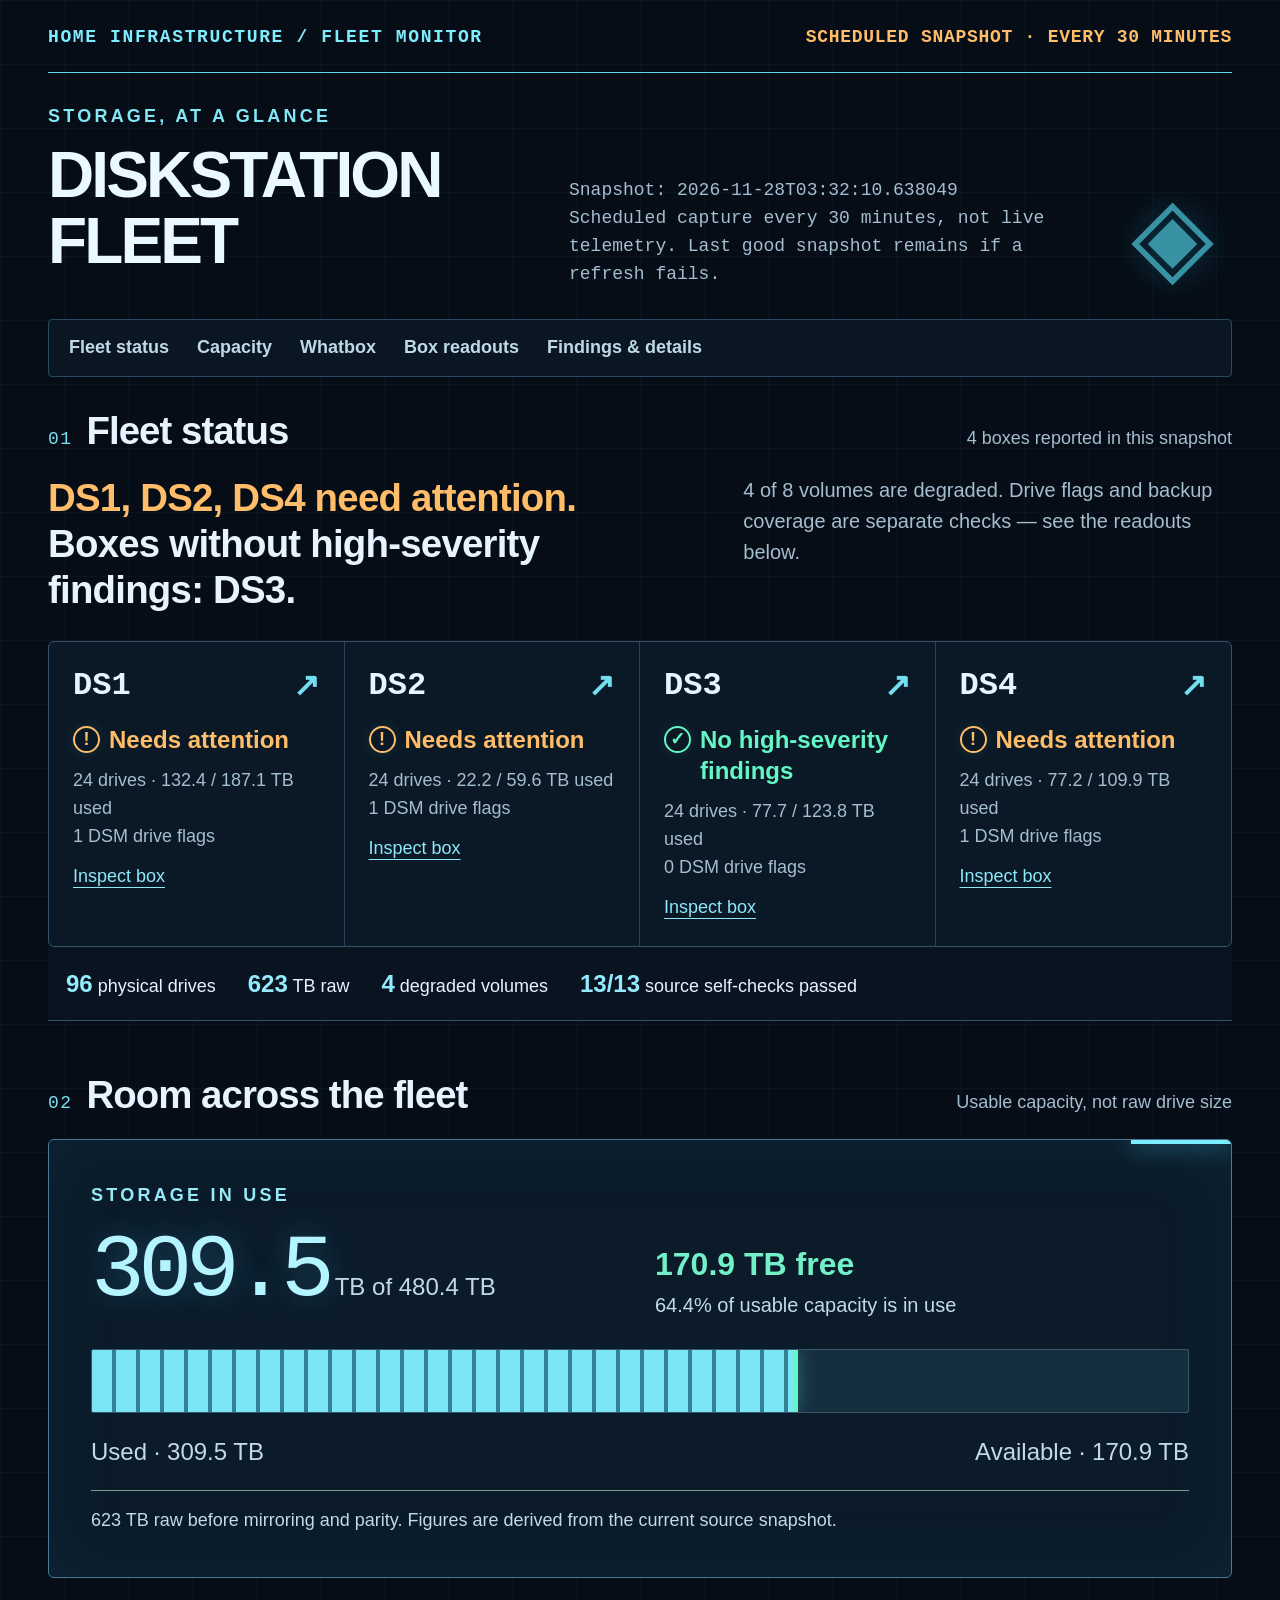
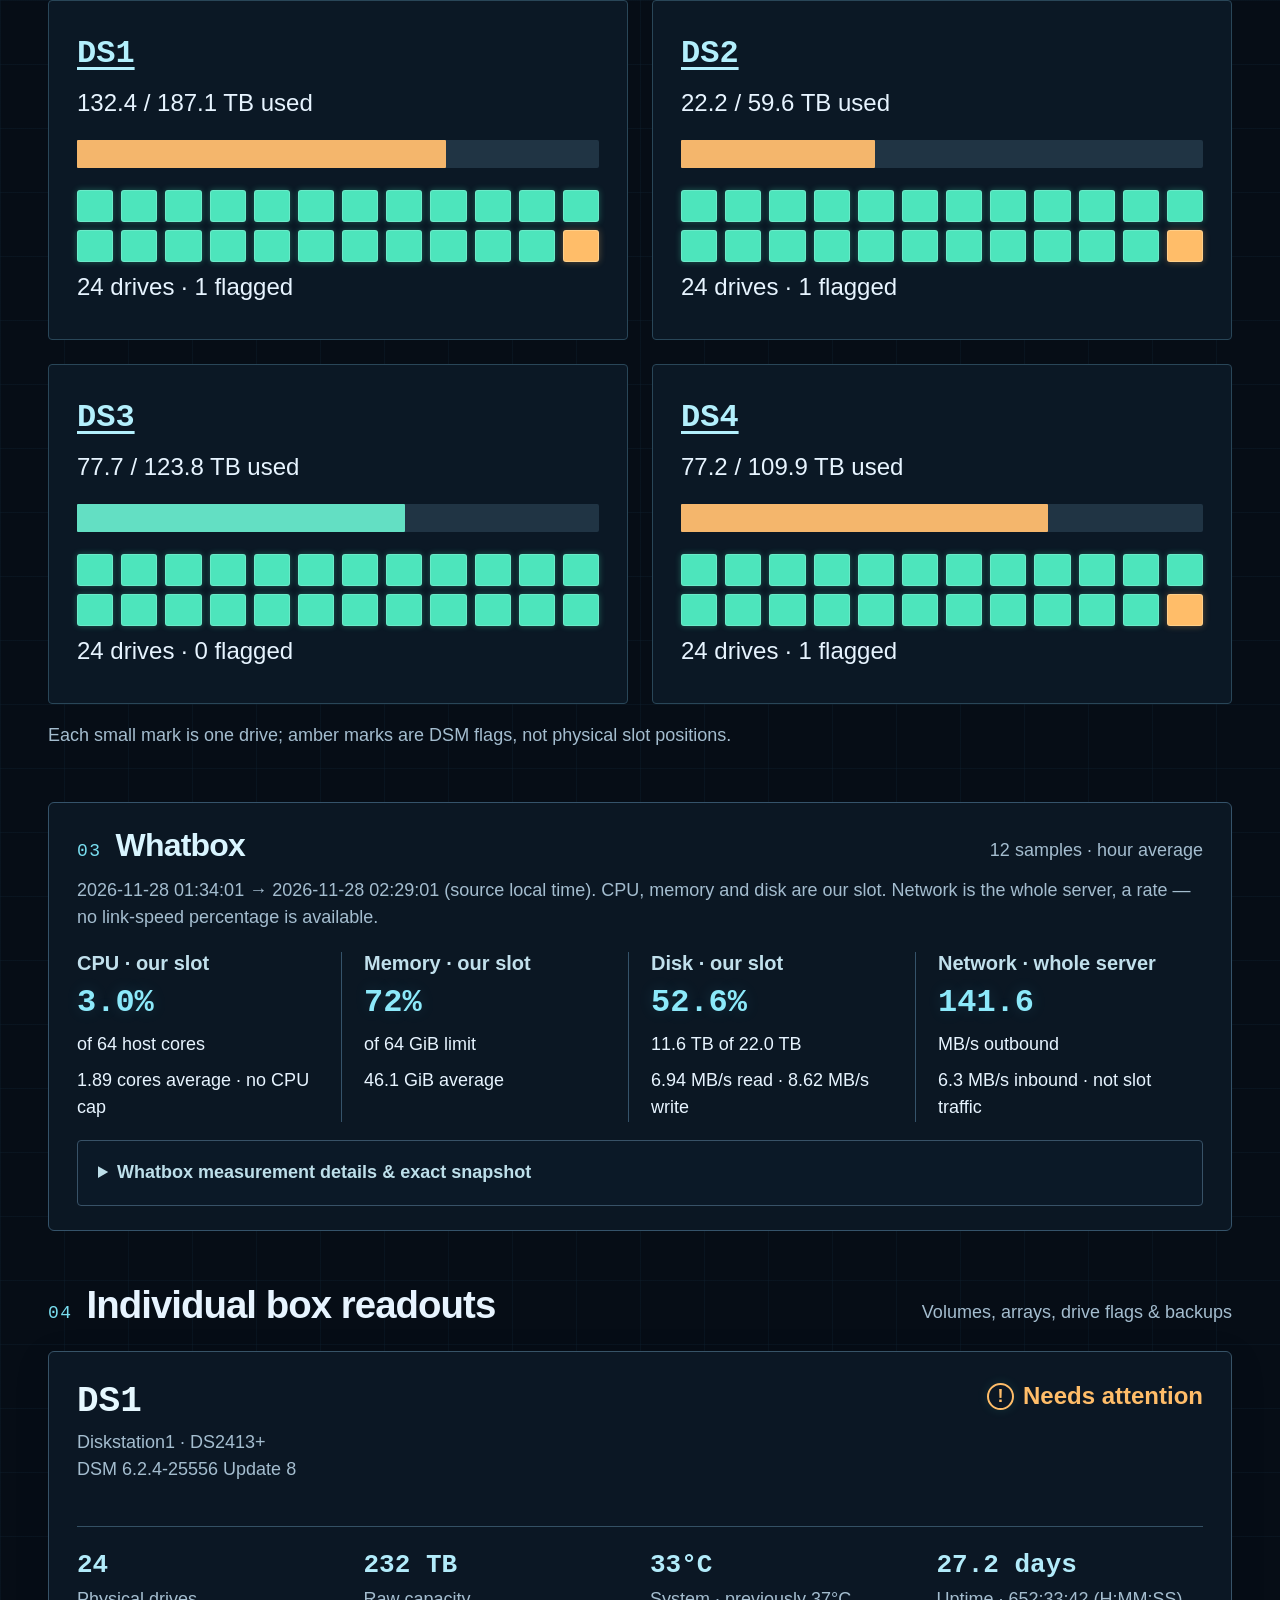
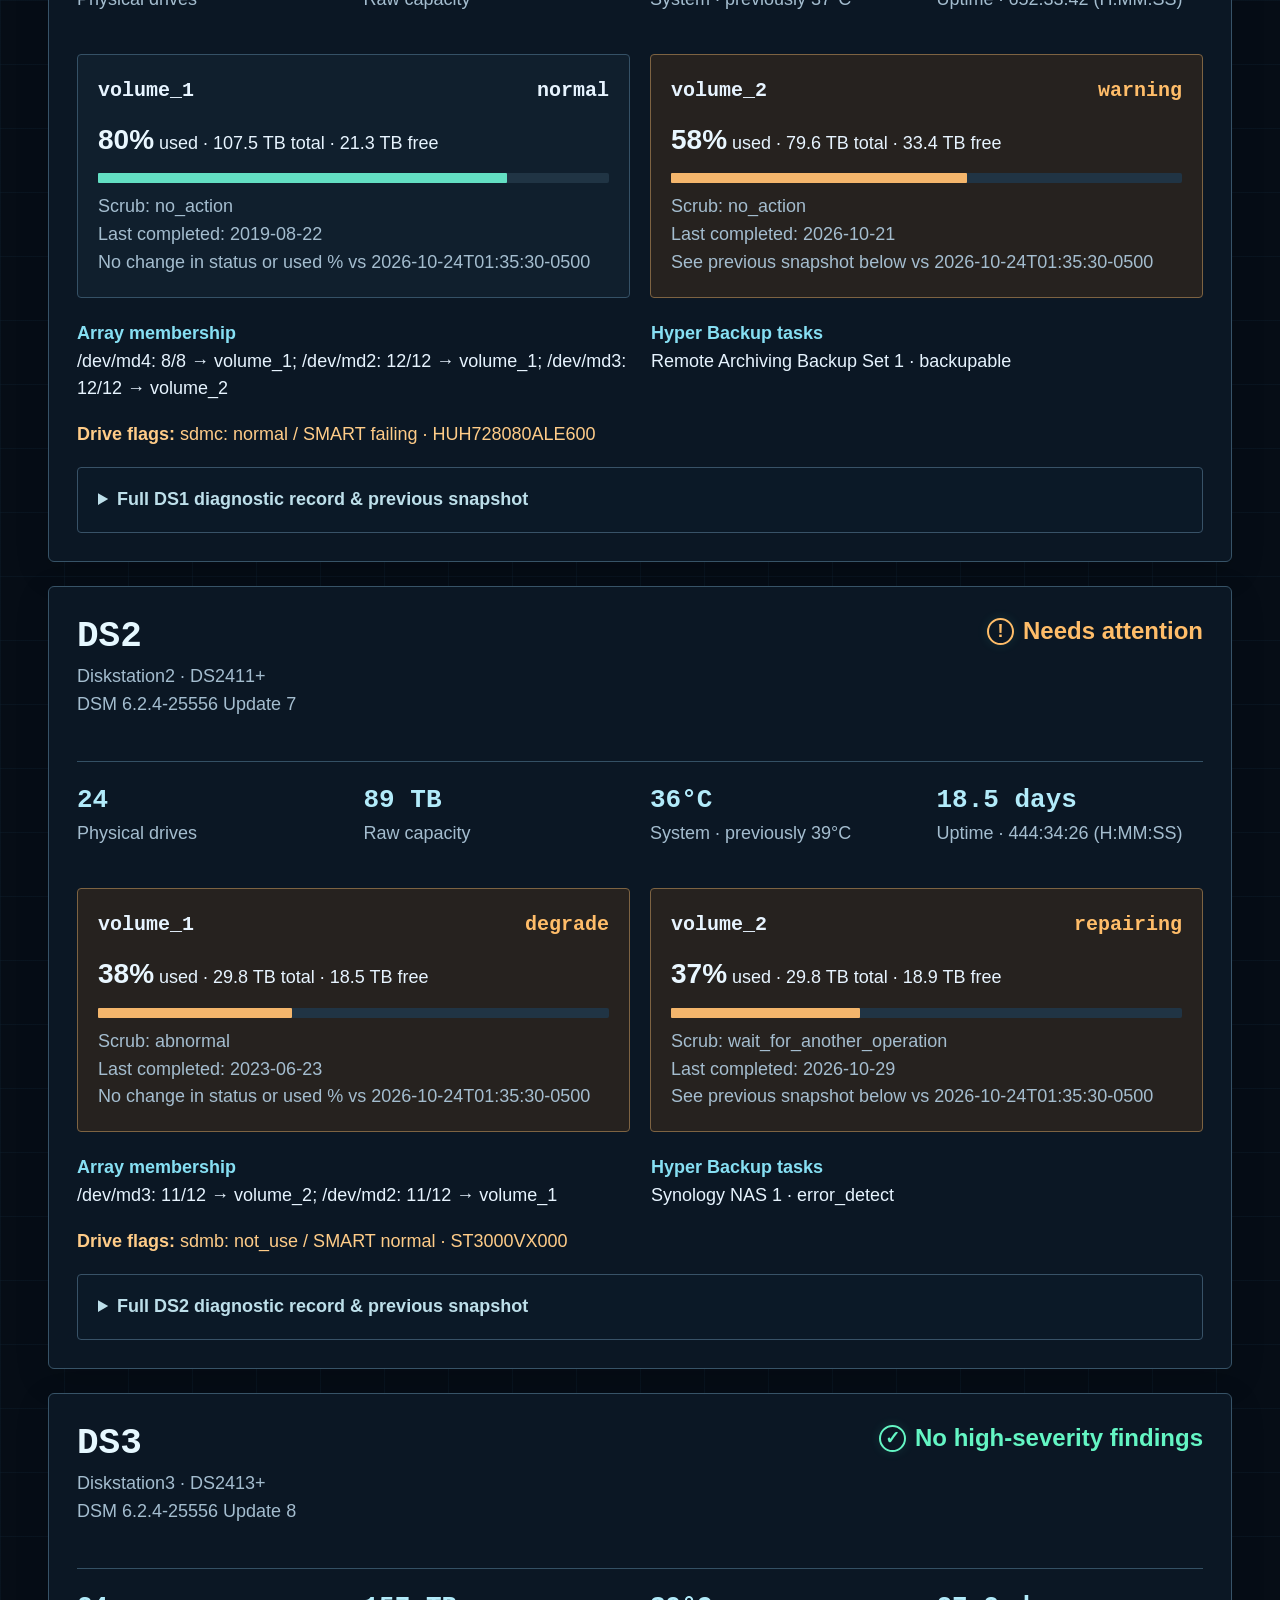
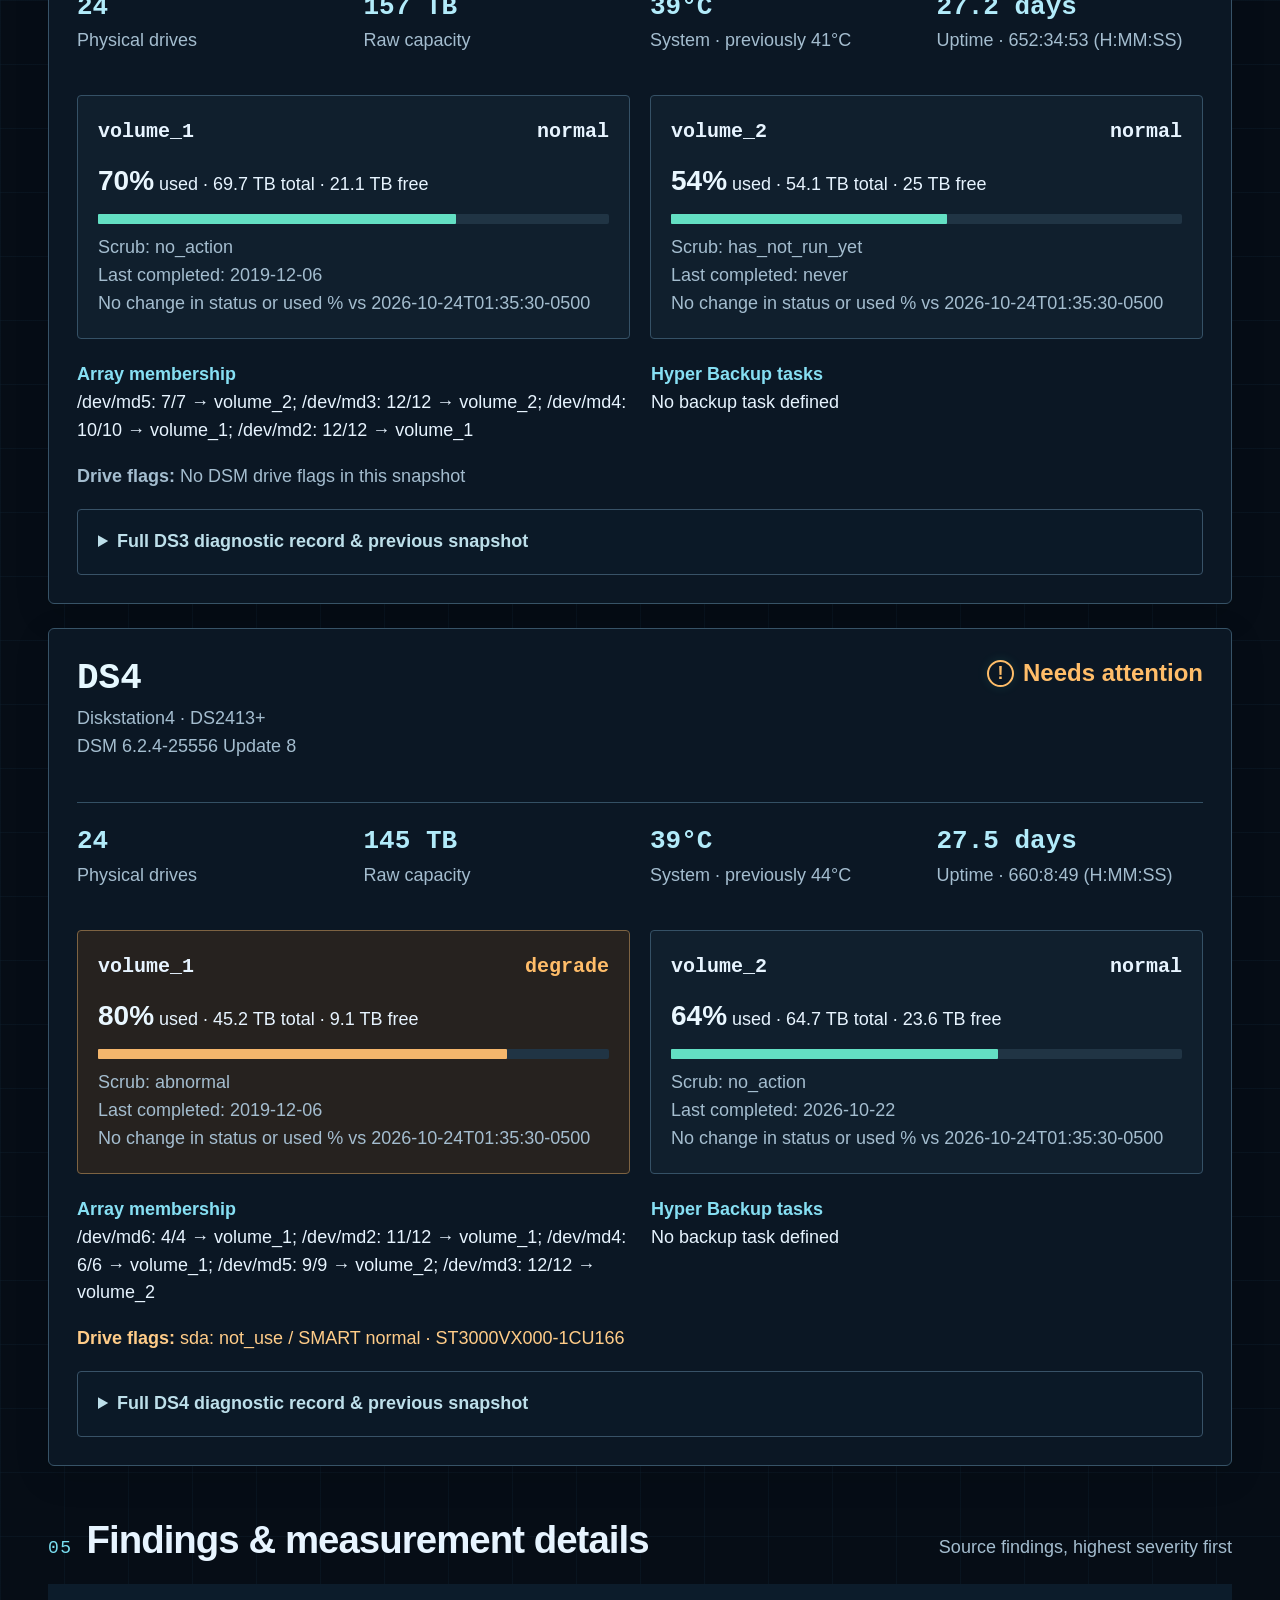
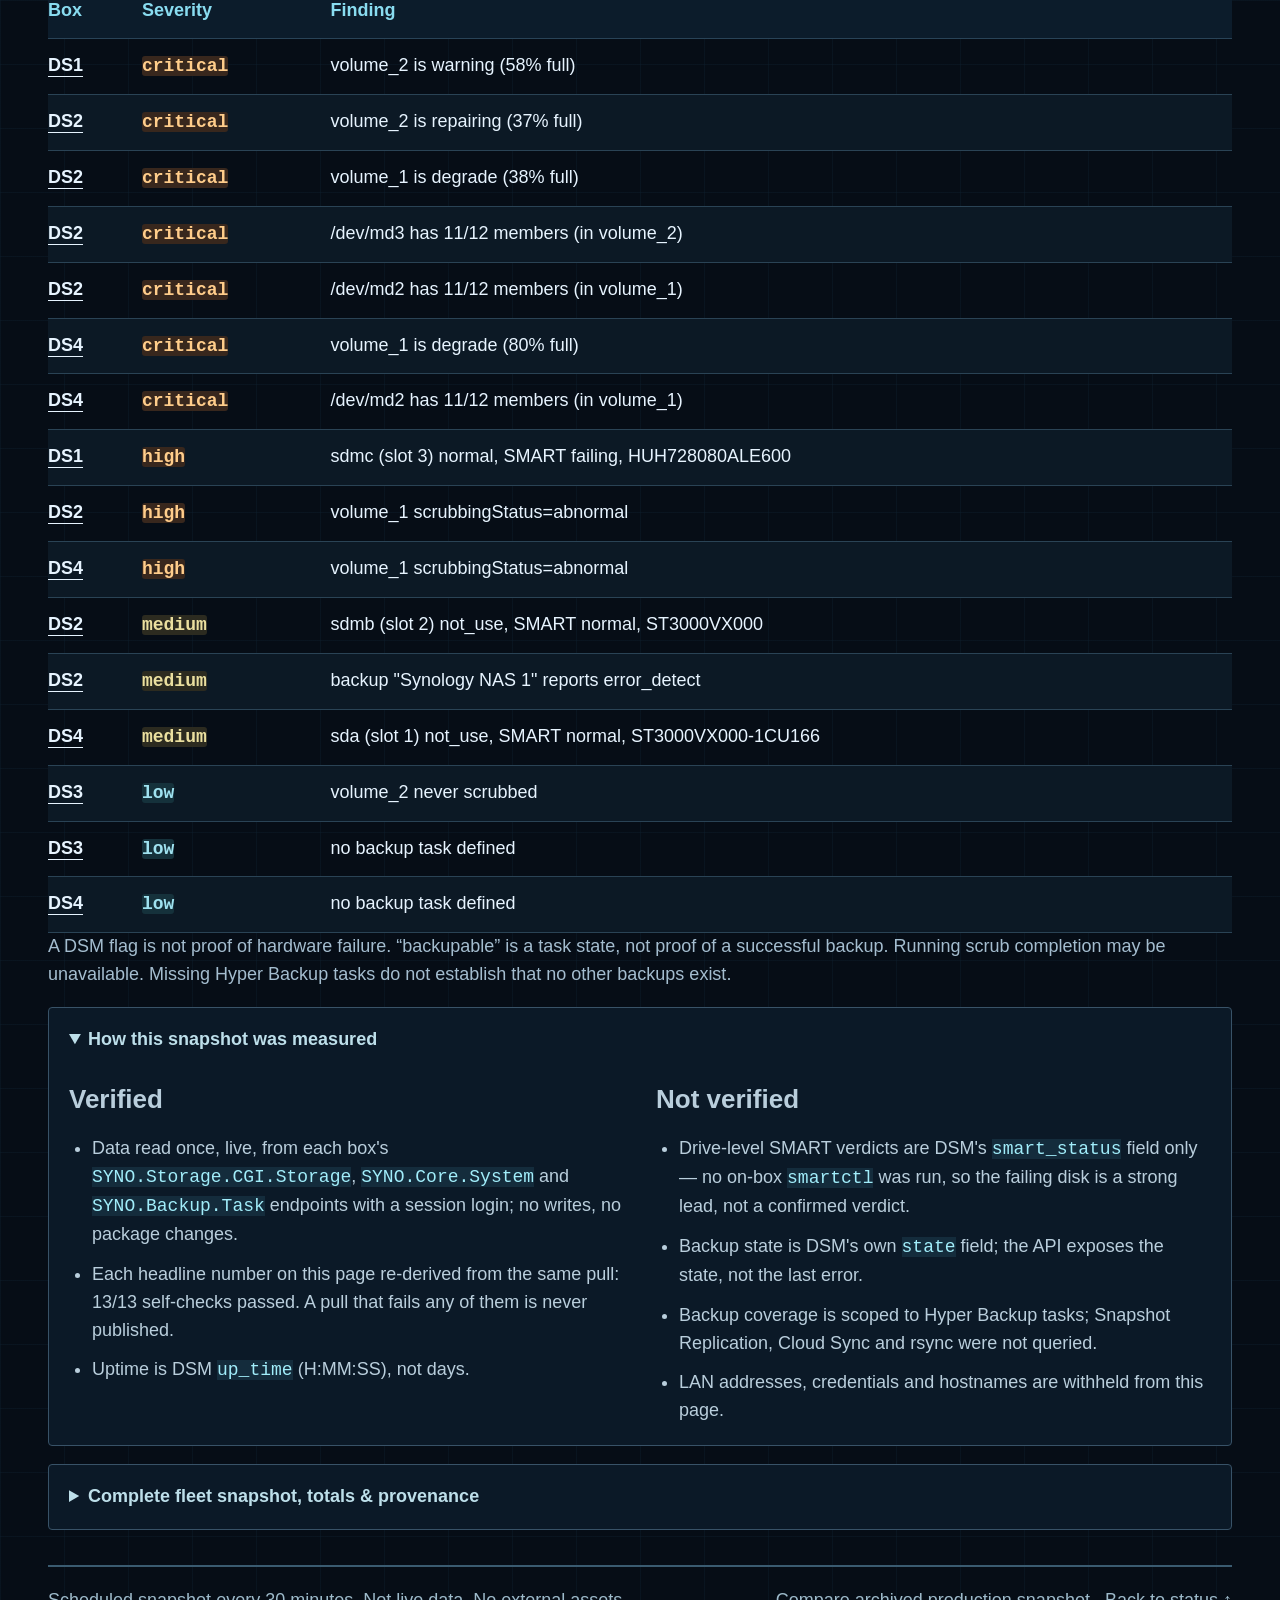
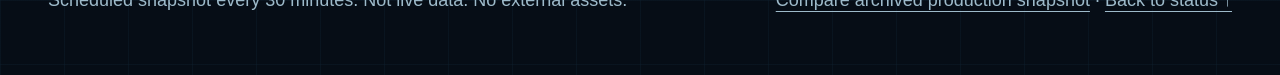
==== commit a031b9c5: "snapshot: refresh 2026-11-28 03:32" ====
--- a/index.html
+++ b/index.html
@@ -18,7 +18,7 @@
 #capacity .capacity{padding:42px}#capacity .capacity-main strong{font-size:clamp(64px,7vw,104px)}#capacity .capacity-meta strong{font-size:32px}#capacity .capacity-track{height:64px;margin:28px 0 20px}#capacity .capacity-track span{background:repeating-linear-gradient(90deg,#79e5f5 0,#79e5f5 20px,#337f94 20px,#337f94 24px)}#capacity .capacity-labels{font-size:24px}#capacity .capacity-boxes{grid-template-columns:repeat(2,minmax(0,1fr));gap:24px}#capacity .mini-cap{padding:28px;min-width:0}#capacity .mini-cap>a{font-size:32px}#capacity .mini-cap p{font-size:24px}#capacity .mini-track{height:28px;margin:18px 0 22px}#capacity .drive-dots{display:grid;grid-template-columns:repeat(12,minmax(0,1fr));gap:8px}#capacity .drive-dots i{display:block;width:100%;height:32px;min-width:0;border:1px solid #9cf4dc60;border-radius:3px}#capacity .drive-dots i.flag{border-color:#ffe1a880}
 @media(max-width:620px){#capacity .capacity{padding:26px 20px}#capacity .capacity-main strong{font-size:60px}#capacity .capacity-meta strong{font-size:28px}#capacity .capacity-track{height:52px}#capacity .capacity-labels{font-size:21px}#capacity .capacity-boxes{grid-template-columns:1fr}#capacity .mini-cap{padding:24px 20px}#capacity .mini-cap p{font-size:22px}#capacity .drive-dots{grid-template-columns:repeat(8,minmax(0,1fr));gap:7px}#capacity .drive-dots i{height:34px}}
 @media print{body{background:#fff;color:#111}.capacity,.box,.whatbox,.volume,.fleet-strip{background:#fff;color:#111;box-shadow:none}*{text-shadow:none!important}}
-</style></head><body data-stamp="2026-11-28T03:04:51.195572"><a class="skip" href="#overview">Skip to fleet status</a><main class="wrap"><div class="edition"><b>HOME INFRASTRUCTURE / FLEET MONITOR</b><span class="preview-tag">SCHEDULED SNAPSHOT · EVERY 30 MINUTES</span></div><header class="masthead"><div><p class="kicker">Storage, at a glance</p><h1>Diskstation Fleet</h1></div><p class="snapshot">Snapshot: 2026-11-28T03:04:51.195572<br>Scheduled capture every 30 minutes, not live telemetry. Last good snapshot remains if a refresh fails.</p></header><nav class="nav" aria-label="Page sections"><a href="#overview">Fleet status</a><a href="#capacity">Capacity</a><a href="#whatbox">Whatbox</a><a href="#boxes">Box readouts</a><a href="#findings">Findings &amp; details</a></nav>
+</style></head><body data-stamp="2026-11-28T03:32:10.638049"><a class="skip" href="#overview">Skip to fleet status</a><main class="wrap"><div class="edition"><b>HOME INFRASTRUCTURE / FLEET MONITOR</b><span class="preview-tag">SCHEDULED SNAPSHOT · EVERY 30 MINUTES</span></div><header class="masthead"><div><p class="kicker">Storage, at a glance</p><h1>Diskstation Fleet</h1></div><p class="snapshot">Snapshot: 2026-11-28T03:32:10.638049<br>Scheduled capture every 30 minutes, not live telemetry. Last good snapshot remains if a refresh fails.</p></header><nav class="nav" aria-label="Page sections"><a href="#overview">Fleet status</a><a href="#capacity">Capacity</a><a href="#whatbox">Whatbox</a><a href="#boxes">Box readouts</a><a href="#findings">Findings &amp; details</a></nav>
 <section id="overview"><div class="section-head"><h2><span class="section-no">01</span>Fleet status</h2><span class="note-label">4 boxes reported in this snapshot</span></div><div class="overview-lead"><p class="lead"><span class="rust">DS1, DS2, DS4 need attention.</span><br>Boxes without high-severity findings: DS3.</p><p class="context">4 of 8 volumes are degraded. Drive flags and backup coverage are separate checks — see the readouts below.</p></div><div class="fleet-strip">
 <a class="fleet-card" href="#ds1"><div class="box-label">DS1<span aria-hidden="true">↗</span></div><span class="status warning"><span class="mark" aria-hidden="true">!</span>Needs attention</span><p>24 drives · 132.4 / 187.1 TB used<br>1 DSM drive flags</p><p class="read-link">Inspect box</p></a>
 <a class="fleet-card" href="#ds2"><div class="box-label">DS2<span aria-hidden="true">↗</span></div><span class="status warning"><span class="mark" aria-hidden="true">!</span>Needs attention</span><p>24 drives · 22.2 / 59.6 TB used<br>1 DSM drive flags</p><p class="read-link">Inspect box</p></a>
@@ -31,32 +31,32 @@
 <div class="mini-cap"><a href="#ds3">DS3</a><p>77.7 / 123.8 TB used</p><div class="mini-track " role="img" aria-label="62.8 percent used"><span style="width:62.76%"></span></div><div class="drive-dots" aria-hidden="true"><i class=""></i><i class=""></i><i class=""></i><i class=""></i><i class=""></i><i class=""></i><i class=""></i><i class=""></i><i class=""></i><i class=""></i><i class=""></i><i class=""></i><i class=""></i><i class=""></i><i class=""></i><i class=""></i><i class=""></i><i class=""></i><i class=""></i><i class=""></i><i class=""></i><i class=""></i><i class=""></i><i class=""></i></div><p>24 drives · 0 flagged</p></div>
 <div class="mini-cap"><a href="#ds4">DS4</a><p>77.2 / 109.9 TB used</p><div class="mini-track warning" role="img" aria-label="70.2 percent used"><span style="width:70.25%"></span></div><div class="drive-dots" aria-hidden="true"><i class=""></i><i class=""></i><i class=""></i><i class=""></i><i class=""></i><i class=""></i><i class=""></i><i class=""></i><i class=""></i><i class=""></i><i class=""></i><i class=""></i><i class=""></i><i class=""></i><i class=""></i><i class=""></i><i class=""></i><i class=""></i><i class=""></i><i class=""></i><i class=""></i><i class=""></i><i class=""></i><i class="flag"></i></div><p>24 drives · 1 flagged</p></div>
 </div><p class="legend">Each small mark is one drive; amber marks are DSM flags, not physical slot positions.</p></section>
-<section class="section whatbox" id="whatbox"><div class="section-head"><h2><span class="section-no">03</span>Whatbox</h2><span class="note-label">12 samples · hour average</span></div><p class="whatbox-note">2026-11-28 01:09:02 → 2026-11-28 02:04:28 (source local time). CPU, memory and disk are our slot. Network is the whole server, a rate — no link-speed percentage is available.</p><div class="whatbox-grid">
-<div class="what-stat"><h3>CPU · our slot</h3><strong>2.3%</strong><p>of 64 host cores</p><p>1.49 cores average · no CPU cap</p></div>
-<div class="what-stat"><h3>Memory · our slot</h3><strong>80%</strong><p>of 64 GiB limit</p><p>51.3 GiB average</p></div>
-<div class="what-stat"><h3>Disk · our slot</h3><strong>52.6%</strong><p>11.6 TB of 22.0 TB</p><p>9.61 MB/s read · 7.72 MB/s write</p></div>
-<div class="what-stat"><h3>Network · whole server</h3><strong>125.4</strong><p>MB/s outbound</p><p>6.2 MB/s inbound · not slot traffic</p></div>
+<section class="section whatbox" id="whatbox"><div class="section-head"><h2><span class="section-no">03</span>Whatbox</h2><span class="note-label">12 samples · hour average</span></div><p class="whatbox-note">2026-11-28 01:34:01 → 2026-11-28 02:29:01 (source local time). CPU, memory and disk are our slot. Network is the whole server, a rate — no link-speed percentage is available.</p><div class="whatbox-grid">
+<div class="what-stat"><h3>CPU · our slot</h3><strong>3.0%</strong><p>of 64 host cores</p><p>1.89 cores average · no CPU cap</p></div>
+<div class="what-stat"><h3>Memory · our slot</h3><strong>72%</strong><p>of 64 GiB limit</p><p>46.1 GiB average</p></div>
+<div class="what-stat"><h3>Disk · our slot</h3><strong>52.6%</strong><p>11.6 TB of 22.0 TB</p><p>6.94 MB/s read · 8.62 MB/s write</p></div>
+<div class="what-stat"><h3>Network · whole server</h3><strong>141.6</strong><p>MB/s outbound</p><p>6.3 MB/s inbound · not slot traffic</p></div>
 </div><details><summary>Whatbox measurement details &amp; exact snapshot</summary><p class="note-label">CPU percentage is average cores ÷ host core count × 100, not a count of cores. GiB uses binary bytes; TB and MB/s use decimal bytes. Disk size is used + available, not a plan quota.</p><pre>{
   &quot;n&quot;: 12,
-  &quot;slot_cpu_cores_avg&quot;: 1.4915235935404538,
-  &quot;slot_mem_bytes_avg&quot;: 55037330090.666664,
-  &quot;slot_io_read_bps_avg&quot;: 9606420.137489878,
-  &quot;slot_io_write_bps_avg&quot;: 7723212.088419625,
-  &quot;home_used_kb_avg&quot;: 11307533283.333334,
-  &quot;home_avail_kb_avg&quot;: 10175702044.666666,
-  &quot;host_net_rx_bps_avg&quot;: 6202692.874497246,
-  &quot;host_net_tx_bps_avg&quot;: 125356676.72179861,
-  &quot;window_start_local&quot;: &quot;2026-11-28 01:09:02&quot;,
-  &quot;window_end_local&quot;: &quot;2026-11-28 02:04:28&quot;,
+  &quot;slot_cpu_cores_avg&quot;: 1.890522438821568,
+  &quot;slot_mem_bytes_avg&quot;: 49533147136.0,
+  &quot;slot_io_read_bps_avg&quot;: 6944845.15438171,
+  &quot;slot_io_write_bps_avg&quot;: 8624013.054341068,
+  &quot;home_used_kb_avg&quot;: 11310881727.0,
+  &quot;home_avail_kb_avg&quot;: 10172353601.0,
+  &quot;host_net_rx_bps_avg&quot;: 6306459.787076154,
+  &quot;host_net_tx_bps_avg&quot;: 141623996.14476395,
+  &quot;window_start_local&quot;: &quot;2026-11-28 01:34:01&quot;,
+  &quot;window_end_local&quot;: &quot;2026-11-28 02:29:01&quot;,
   &quot;cpu_max&quot;: &quot;max&quot;,
   &quot;memory_max_bytes&quot;: 68719476736,
   &quot;box_cores&quot;: 64,
   &quot;cpuset&quot;: &quot;0-63&quot;,
   &quot;network_scope&quot;: &quot;host-wide; this slot has no network counter and the link speed is unreadable&quot;,
-  &quot;measured&quot;: &quot;2026-11-28T08:04:52+00:00&quot;,
+  &quot;measured&quot;: &quot;2026-11-28T08:32:12+00:00&quot;,
   &quot;source&quot;: &quot;host_metrics.db samples, last 3600s, plus cgroup limits read the same minute&quot;
 }</pre></details></section><section class="section" id="boxes"><div class="section-head"><h2><span class="section-no">04</span>Individual box readouts</h2><span class="note-label">Volumes, arrays, drive flags &amp; backups</span></div>
-<article class="box" id="ds1"><header><div><h3>DS1</h3><p class="model">Diskstation1 · DS2413+<br>DSM 6.2.4-25556 Update 8</p></div><span class="status warning"><span class="mark" aria-hidden="true">!</span>Needs attention</span></header><div class="metrics"><div class="metric"><strong>24</strong>Physical drives</div><div class="metric"><strong>232 TB</strong>Raw capacity</div><div class="metric"><strong>33°C</strong>System · previously 37°C</div><div class="metric"><strong>27.2 days</strong>Uptime · 652:6:1 (H:MM:SS)</div></div><div class="volumes">
+<article class="box" id="ds1"><header><div><h3>DS1</h3><p class="model">Diskstation1 · DS2413+<br>DSM 6.2.4-25556 Update 8</p></div><span class="status warning"><span class="mark" aria-hidden="true">!</span>Needs attention</span></header><div class="metrics"><div class="metric"><strong>24</strong>Physical drives</div><div class="metric"><strong>232 TB</strong>Raw capacity</div><div class="metric"><strong>33°C</strong>System · previously 37°C</div><div class="metric"><strong>27.2 days</strong>Uptime · 652:33:42 (H:MM:SS)</div></div><div class="volumes">
 <div class="volume "><div class="volume-head"><span>volume_1</span><span class="">normal</span></div><p class="vol-stat"><strong>80%</strong> used · 107.5 TB total · 21.3 TB free</p><div class="mini-track " role="img" aria-label="80 percent used"><span style="width:80%"></span></div><p class="vol-meta">Scrub: no_action<br>Last completed: 2019-08-22<br>No change in status or used % vs 2026-10-24T01:35:30-0500</p></div>
 <div class="volume warning"><div class="volume-head"><span>volume_2</span><span class="rust">warning</span></div><p class="vol-stat"><strong>58%</strong> used · 79.6 TB total · 33.4 TB free</p><div class="mini-track warning" role="img" aria-label="58 percent used"><span style="width:58%"></span></div><p class="vol-meta">Scrub: no_action<br>Last completed: 2026-10-21<br>See previous snapshot below vs 2026-10-24T01:35:30-0500</p></div>
 </div><div class="box-note"><p><b>Array membership</b>/dev/md4: 8/8 → volume_1; /dev/md2: 12/12 → volume_1; /dev/md3: 12/12 → volume_2</p><p><b>Hyper Backup tasks</b>Remote Archiving Backup Set 1 · backupable</p></div><p class="note-label warning-text" style="margin:18px 0 0"><b>Drive flags:</b> sdmc: normal / SMART failing · HUH728080ALE600</p><details><summary>Full DS1 diagnostic record &amp; previous snapshot</summary><p class="note-label">All source fields preserved, including scrub schedules as reported (which may be historical), failure counts, previous uptime, and previous volume fields.</p><pre>{
@@ -64,8 +64,8 @@
   &quot;name&quot;: &quot;Diskstation1&quot;,
   &quot;model&quot;: &quot;DS2413+&quot;,
   &quot;dsm&quot;: &quot;DSM 6.2.4-25556 Update 8&quot;,
-  &quot;up_raw&quot;: &quot;652:6:1&quot;,
-  &quot;up_h&quot;: 652.1002777777778,
+  &quot;up_raw&quot;: &quot;652:33:42&quot;,
+  &quot;up_h&quot;: 652.5616666666666,
   &quot;temp&quot;: 33,
   &quot;prev_temp&quot;: 37,
   &quot;prev_uptime&quot;: &quot;157:4:0&quot;,
@@ -168,7 +168,7 @@
     }
   }
 }</pre></details></article>
-<article class="box" id="ds2"><header><div><h3>DS2</h3><p class="model">Diskstation2 · DS2411+<br>DSM 6.2.4-25556 Update 7</p></div><span class="status warning"><span class="mark" aria-hidden="true">!</span>Needs attention</span></header><div class="metrics"><div class="metric"><strong>24</strong>Physical drives</div><div class="metric"><strong>89 TB</strong>Raw capacity</div><div class="metric"><strong>36°C</strong>System · previously 39°C</div><div class="metric"><strong>18.5 days</strong>Uptime · 444:6:53 (H:MM:SS)</div></div><div class="volumes">
+<article class="box" id="ds2"><header><div><h3>DS2</h3><p class="model">Diskstation2 · DS2411+<br>DSM 6.2.4-25556 Update 7</p></div><span class="status warning"><span class="mark" aria-hidden="true">!</span>Needs attention</span></header><div class="metrics"><div class="metric"><strong>24</strong>Physical drives</div><div class="metric"><strong>89 TB</strong>Raw capacity</div><div class="metric"><strong>36°C</strong>System · previously 39°C</div><div class="metric"><strong>18.5 days</strong>Uptime · 444:34:26 (H:MM:SS)</div></div><div class="volumes">
 <div class="volume warning"><div class="volume-head"><span>volume_1</span><span class="rust">degrade</span></div><p class="vol-stat"><strong>38%</strong> used · 29.8 TB total · 18.5 TB free</p><div class="mini-track warning" role="img" aria-label="38 percent used"><span style="width:38%"></span></div><p class="vol-meta">Scrub: abnormal<br>Last completed: 2023-06-23<br>No change in status or used % vs 2026-10-24T01:35:30-0500</p></div>
 <div class="volume warning"><div class="volume-head"><span>volume_2</span><span class="rust">repairing</span></div><p class="vol-stat"><strong>37%</strong> used · 29.8 TB total · 18.9 TB free</p><div class="mini-track warning" role="img" aria-label="37 percent used"><span style="width:37%"></span></div><p class="vol-meta">Scrub: wait_for_another_operation<br>Last completed: 2026-10-29<br>See previous snapshot below vs 2026-10-24T01:35:30-0500</p></div>
 </div><div class="box-note"><p><b>Array membership</b>/dev/md3: 11/12 → volume_2; /dev/md2: 11/12 → volume_1</p><p><b>Hyper Backup tasks</b>Synology NAS 1 · error_detect</p></div><p class="note-label warning-text" style="margin:18px 0 0"><b>Drive flags:</b> sdmb: not_use / SMART normal · ST3000VX000</p><details><summary>Full DS2 diagnostic record &amp; previous snapshot</summary><p class="note-label">All source fields preserved, including scrub schedules as reported (which may be historical), failure counts, previous uptime, and previous volume fields.</p><pre>{
@@ -176,8 +176,8 @@
   &quot;name&quot;: &quot;Diskstation2&quot;,
   &quot;model&quot;: &quot;DS2411+&quot;,
   &quot;dsm&quot;: &quot;DSM 6.2.4-25556 Update 7&quot;,
-  &quot;up_raw&quot;: &quot;444:6:53&quot;,
-  &quot;up_h&quot;: 444.1147222222222,
+  &quot;up_raw&quot;: &quot;444:34:26&quot;,
+  &quot;up_h&quot;: 444.5738888888889,
   &quot;temp&quot;: 36,
   &quot;prev_temp&quot;: 39,
   &quot;prev_uptime&quot;: &quot;157:4:19&quot;,
@@ -293,7 +293,7 @@
     }
   }
 }</pre></details></article>
-<article class="box" id="ds3"><header><div><h3>DS3</h3><p class="model">Diskstation3 · DS2413+<br>DSM 6.2.4-25556 Update 8</p></div><span class="status "><span class="mark" aria-hidden="true">✓</span>No high-severity findings</span></header><div class="metrics"><div class="metric"><strong>24</strong>Physical drives</div><div class="metric"><strong>157 TB</strong>Raw capacity</div><div class="metric"><strong>38°C</strong>System · previously 41°C</div><div class="metric"><strong>27.2 days</strong>Uptime · 652:7:33 (H:MM:SS)</div></div><div class="volumes">
+<article class="box" id="ds3"><header><div><h3>DS3</h3><p class="model">Diskstation3 · DS2413+<br>DSM 6.2.4-25556 Update 8</p></div><span class="status "><span class="mark" aria-hidden="true">✓</span>No high-severity findings</span></header><div class="metrics"><div class="metric"><strong>24</strong>Physical drives</div><div class="metric"><strong>157 TB</strong>Raw capacity</div><div class="metric"><strong>39°C</strong>System · previously 41°C</div><div class="metric"><strong>27.2 days</strong>Uptime · 652:34:53 (H:MM:SS)</div></div><div class="volumes">
 <div class="volume "><div class="volume-head"><span>volume_1</span><span class="">normal</span></div><p class="vol-stat"><strong>70%</strong> used · 69.7 TB total · 21.1 TB free</p><div class="mini-track " role="img" aria-label="70 percent used"><span style="width:70%"></span></div><p class="vol-meta">Scrub: no_action<br>Last completed: 2019-12-06<br>No change in status or used % vs 2026-10-24T01:35:30-0500</p></div>
 <div class="volume "><div class="volume-head"><span>volume_2</span><span class="">normal</span></div><p class="vol-stat"><strong>54%</strong> used · 54.1 TB total · 25 TB free</p><div class="mini-track " role="img" aria-label="54 percent used"><span style="width:54%"></span></div><p class="vol-meta">Scrub: has_not_run_yet<br>Last completed: never<br>No change in status or used % vs 2026-10-24T01:35:30-0500</p></div>
 </div><div class="box-note"><p><b>Array membership</b>/dev/md5: 7/7 → volume_2; /dev/md3: 12/12 → volume_2; /dev/md4: 10/10 → volume_1; /dev/md2: 12/12 → volume_1</p><p><b>Hyper Backup tasks</b>No backup task defined</p></div><p class="note-label " style="margin:18px 0 0"><b>Drive flags:</b> No DSM drive flags in this snapshot</p><details><summary>Full DS3 diagnostic record &amp; previous snapshot</summary><p class="note-label">All source fields preserved, including scrub schedules as reported (which may be historical), failure counts, previous uptime, and previous volume fields.</p><pre>{
@@ -301,9 +301,9 @@
   &quot;name&quot;: &quot;Diskstation3&quot;,
   &quot;model&quot;: &quot;DS2413+&quot;,
   &quot;dsm&quot;: &quot;DSM 6.2.4-25556 Update 8&quot;,
-  &quot;up_raw&quot;: &quot;652:7:33&quot;,
-  &quot;up_h&quot;: 652.1258333333334,
-  &quot;temp&quot;: 38,
+  &quot;up_raw&quot;: &quot;652:34:53&quot;,
+  &quot;up_h&quot;: 652.5813888888889,
+  &quot;temp&quot;: 39,
   &quot;prev_temp&quot;: 41,
   &quot;prev_uptime&quot;: &quot;205:8:44&quot;,
   &quot;n_disks&quot;: 24,
@@ -399,7 +399,7 @@
     }
   }
 }</pre></details></article>
-<article class="box" id="ds4"><header><div><h3>DS4</h3><p class="model">Diskstation4 · DS2413+<br>DSM 6.2.4-25556 Update 8</p></div><span class="status warning"><span class="mark" aria-hidden="true">!</span>Needs attention</span></header><div class="metrics"><div class="metric"><strong>24</strong>Physical drives</div><div class="metric"><strong>145 TB</strong>Raw capacity</div><div class="metric"><strong>39°C</strong>System · previously 44°C</div><div class="metric"><strong>27.5 days</strong>Uptime · 659:41:30 (H:MM:SS)</div></div><div class="volumes">
+<article class="box" id="ds4"><header><div><h3>DS4</h3><p class="model">Diskstation4 · DS2413+<br>DSM 6.2.4-25556 Update 8</p></div><span class="status warning"><span class="mark" aria-hidden="true">!</span>Needs attention</span></header><div class="metrics"><div class="metric"><strong>24</strong>Physical drives</div><div class="metric"><strong>145 TB</strong>Raw capacity</div><div class="metric"><strong>39°C</strong>System · previously 44°C</div><div class="metric"><strong>27.5 days</strong>Uptime · 660:8:49 (H:MM:SS)</div></div><div class="volumes">
 <div class="volume warning"><div class="volume-head"><span>volume_1</span><span class="rust">degrade</span></div><p class="vol-stat"><strong>80%</strong> used · 45.2 TB total · 9.1 TB free</p><div class="mini-track warning" role="img" aria-label="80 percent used"><span style="width:80%"></span></div><p class="vol-meta">Scrub: abnormal<br>Last completed: 2019-12-06<br>No change in status or used % vs 2026-10-24T01:35:30-0500</p></div>
 <div class="volume "><div class="volume-head"><span>volume_2</span><span class="">normal</span></div><p class="vol-stat"><strong>64%</strong> used · 64.7 TB total · 23.6 TB free</p><div class="mini-track " role="img" aria-label="64 percent used"><span style="width:64%"></span></div><p class="vol-meta">Scrub: no_action<br>Last completed: 2026-10-22<br>No change in status or used % vs 2026-10-24T01:35:30-0500</p></div>
 </div><div class="box-note"><p><b>Array membership</b>/dev/md6: 4/4 → volume_1; /dev/md2: 11/12 → volume_1; /dev/md4: 6/6 → volume_1; /dev/md5: 9/9 → volume_2; /dev/md3: 12/12 → volume_2</p><p><b>Hyper Backup tasks</b>No backup task defined</p></div><p class="note-label warning-text" style="margin:18px 0 0"><b>Drive flags:</b> sda: not_use / SMART normal · ST3000VX000-1CU166</p><details><summary>Full DS4 diagnostic record &amp; previous snapshot</summary><p class="note-label">All source fields preserved, including scrub schedules as reported (which may be historical), failure counts, previous uptime, and previous volume fields.</p><pre>{
@@ -407,8 +407,8 @@
   &quot;name&quot;: &quot;Diskstation4&quot;,
   &quot;model&quot;: &quot;DS2413+&quot;,
   &quot;dsm&quot;: &quot;DSM 6.2.4-25556 Update 8&quot;,
-  &quot;up_raw&quot;: &quot;659:41:30&quot;,
-  &quot;up_h&quot;: 659.6916666666667,
+  &quot;up_raw&quot;: &quot;660:8:49&quot;,
+  &quot;up_h&quot;: 660.1469444444444,
   &quot;temp&quot;: 39,
   &quot;prev_temp&quot;: 44,
   &quot;prev_uptime&quot;: &quot;157:4:11&quot;,
@@ -566,9 +566,9 @@
     not queried.</li>
    <li>LAN addresses, credentials and hostnames are withheld from this page.</li>
   </ul></div></div></details>
-<details><summary>Complete fleet snapshot, totals &amp; provenance</summary><p class="note-label">Fleet capture: 2026-11-28T03:04:51.195572 · comparison capture: 2026-10-24T01:35:30-0500</p><pre>{
-  &quot;stamp&quot;: &quot;2026-11-28T03:04:51.195572&quot;,
-  &quot;built&quot;: &quot;2026-11-28T03:04:51.195572&quot;,
+<details><summary>Complete fleet snapshot, totals &amp; provenance</summary><p class="note-label">Fleet capture: 2026-11-28T03:32:10.638049 · comparison capture: 2026-10-24T01:35:30-0500</p><pre>{
+  &quot;stamp&quot;: &quot;2026-11-28T03:32:10.638049&quot;,
+  &quot;built&quot;: &quot;2026-11-28T03:32:10.638049&quot;,
   &quot;totals&quot;: {
     &quot;disks&quot;: 96,
     &quot;raw&quot;: 623.0,
@@ -581,8 +581,8 @@
       &quot;name&quot;: &quot;Diskstation1&quot;,
       &quot;model&quot;: &quot;DS2413+&quot;,
       &quot;dsm&quot;: &quot;DSM 6.2.4-25556 Update 8&quot;,
-      &quot;up_raw&quot;: &quot;652:6:1&quot;,
-      &quot;up_h&quot;: 652.1002777777778,
+      &quot;up_raw&quot;: &quot;652:33:42&quot;,
+      &quot;up_h&quot;: 652.5616666666666,
       &quot;temp&quot;: 33,
       &quot;prev_temp&quot;: 37,
       &quot;prev_uptime&quot;: &quot;157:4:0&quot;,
@@ -690,8 +690,8 @@
       &quot;name&quot;: &quot;Diskstation2&quot;,
       &quot;model&quot;: &quot;DS2411+&quot;,
       &quot;dsm&quot;: &quot;DSM 6.2.4-25556 Update 7&quot;,
-      &quot;up_raw&quot;: &quot;444:6:53&quot;,
-      &quot;up_h&quot;: 444.1147222222222,
+      &quot;up_raw&quot;: &quot;444:34:26&quot;,
+      &quot;up_h&quot;: 444.5738888888889,
       &quot;temp&quot;: 36,
       &quot;prev_temp&quot;: 39,
       &quot;prev_uptime&quot;: &quot;157:4:19&quot;,
@@ -812,9 +812,9 @@
       &quot;name&quot;: &quot;Diskstation3&quot;,
       &quot;model&quot;: &quot;DS2413+&quot;,
       &quot;dsm&quot;: &quot;DSM 6.2.4-25556 Update 8&quot;,
-      &quot;up_raw&quot;: &quot;652:7:33&quot;,
-      &quot;up_h&quot;: 652.1258333333334,
-      &quot;temp&quot;: 38,
+      &quot;up_raw&quot;: &quot;652:34:53&quot;,
+      &quot;up_h&quot;: 652.5813888888889,
+      &quot;temp&quot;: 39,
       &quot;prev_temp&quot;: 41,
       &quot;prev_uptime&quot;: &quot;205:8:44&quot;,
       &quot;n_disks&quot;: 24,
@@ -915,8 +915,8 @@
       &quot;name&quot;: &quot;Diskstation4&quot;,
       &quot;model&quot;: &quot;DS2413+&quot;,
       &quot;dsm&quot;: &quot;DSM 6.2.4-25556 Update 8&quot;,
-      &quot;up_raw&quot;: &quot;659:41:30&quot;,
-      &quot;up_h&quot;: 659.6916666666667,
+      &quot;up_raw&quot;: &quot;660:8:49&quot;,
+      &quot;up_h&quot;: 660.1469444444444,
       &quot;temp&quot;: 39,
       &quot;prev_temp&quot;: 44,
       &quot;prev_uptime&quot;: &quot;157:4:11&quot;,
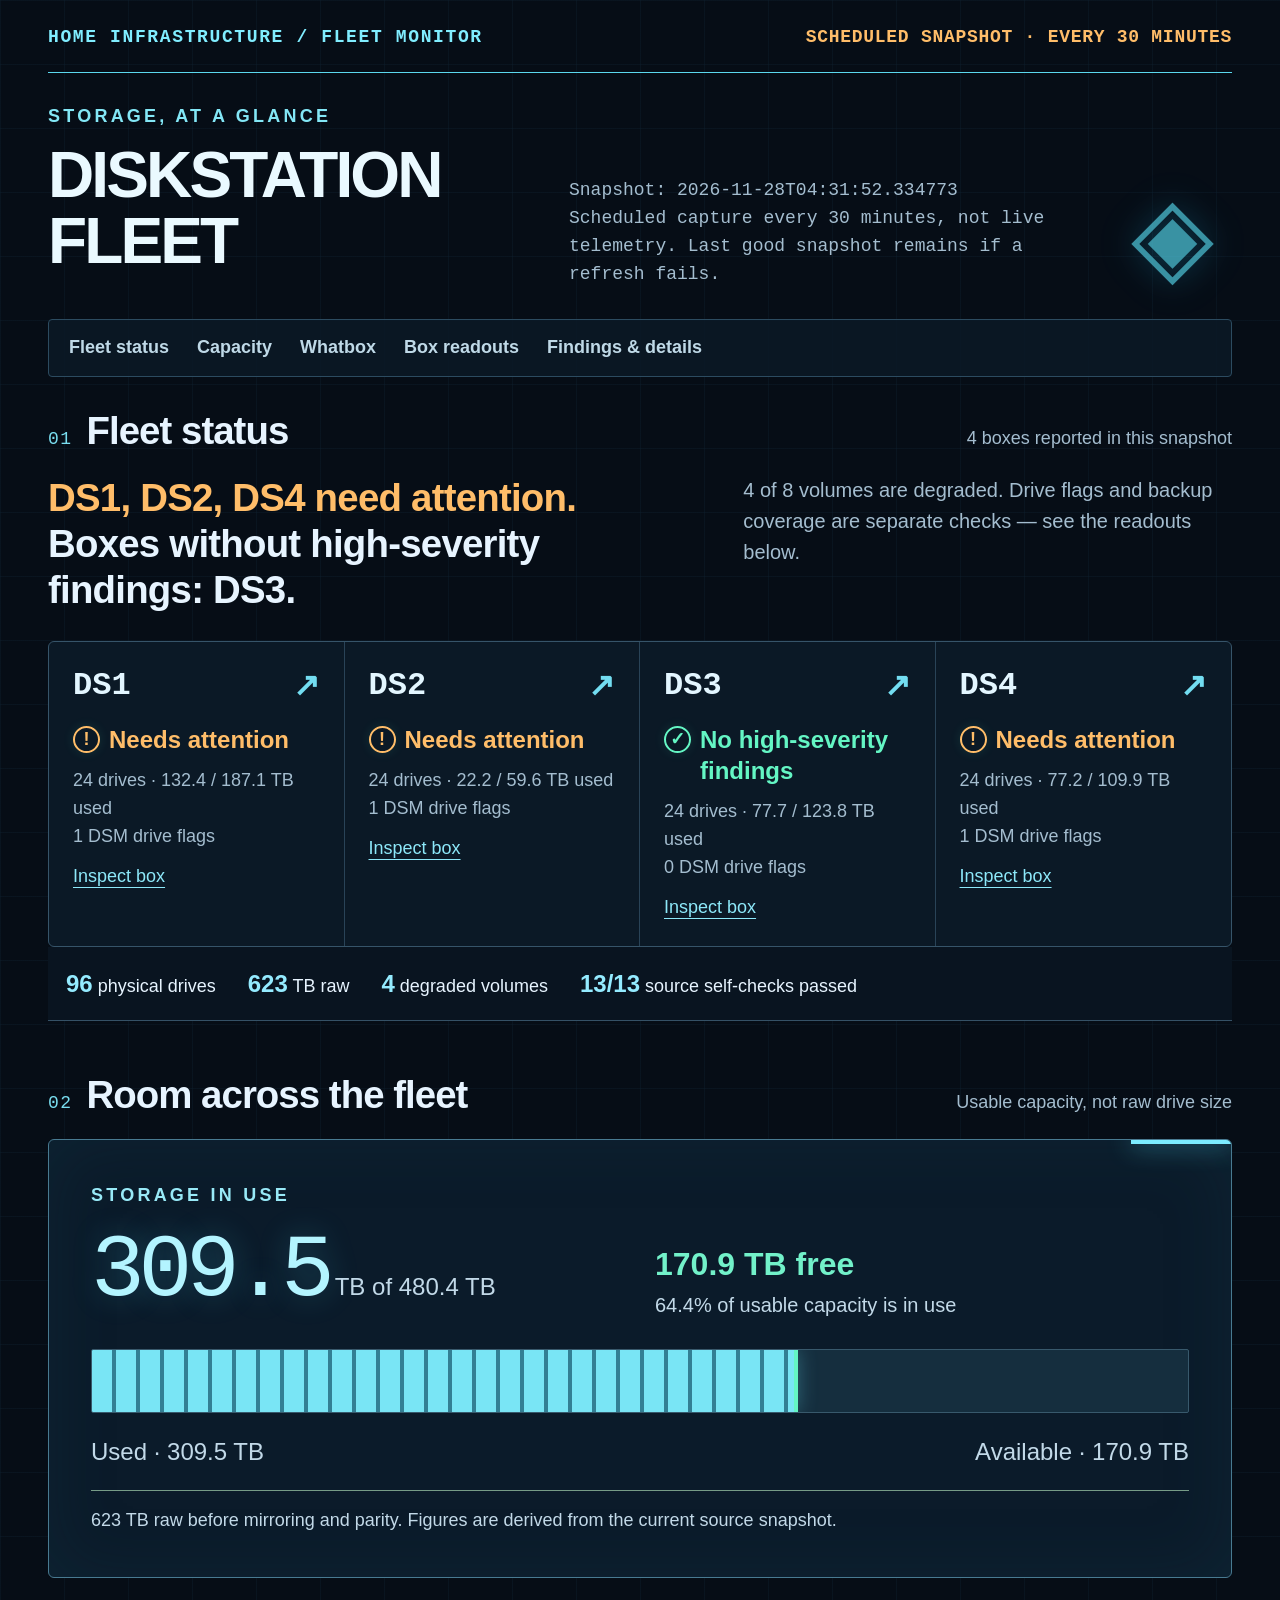
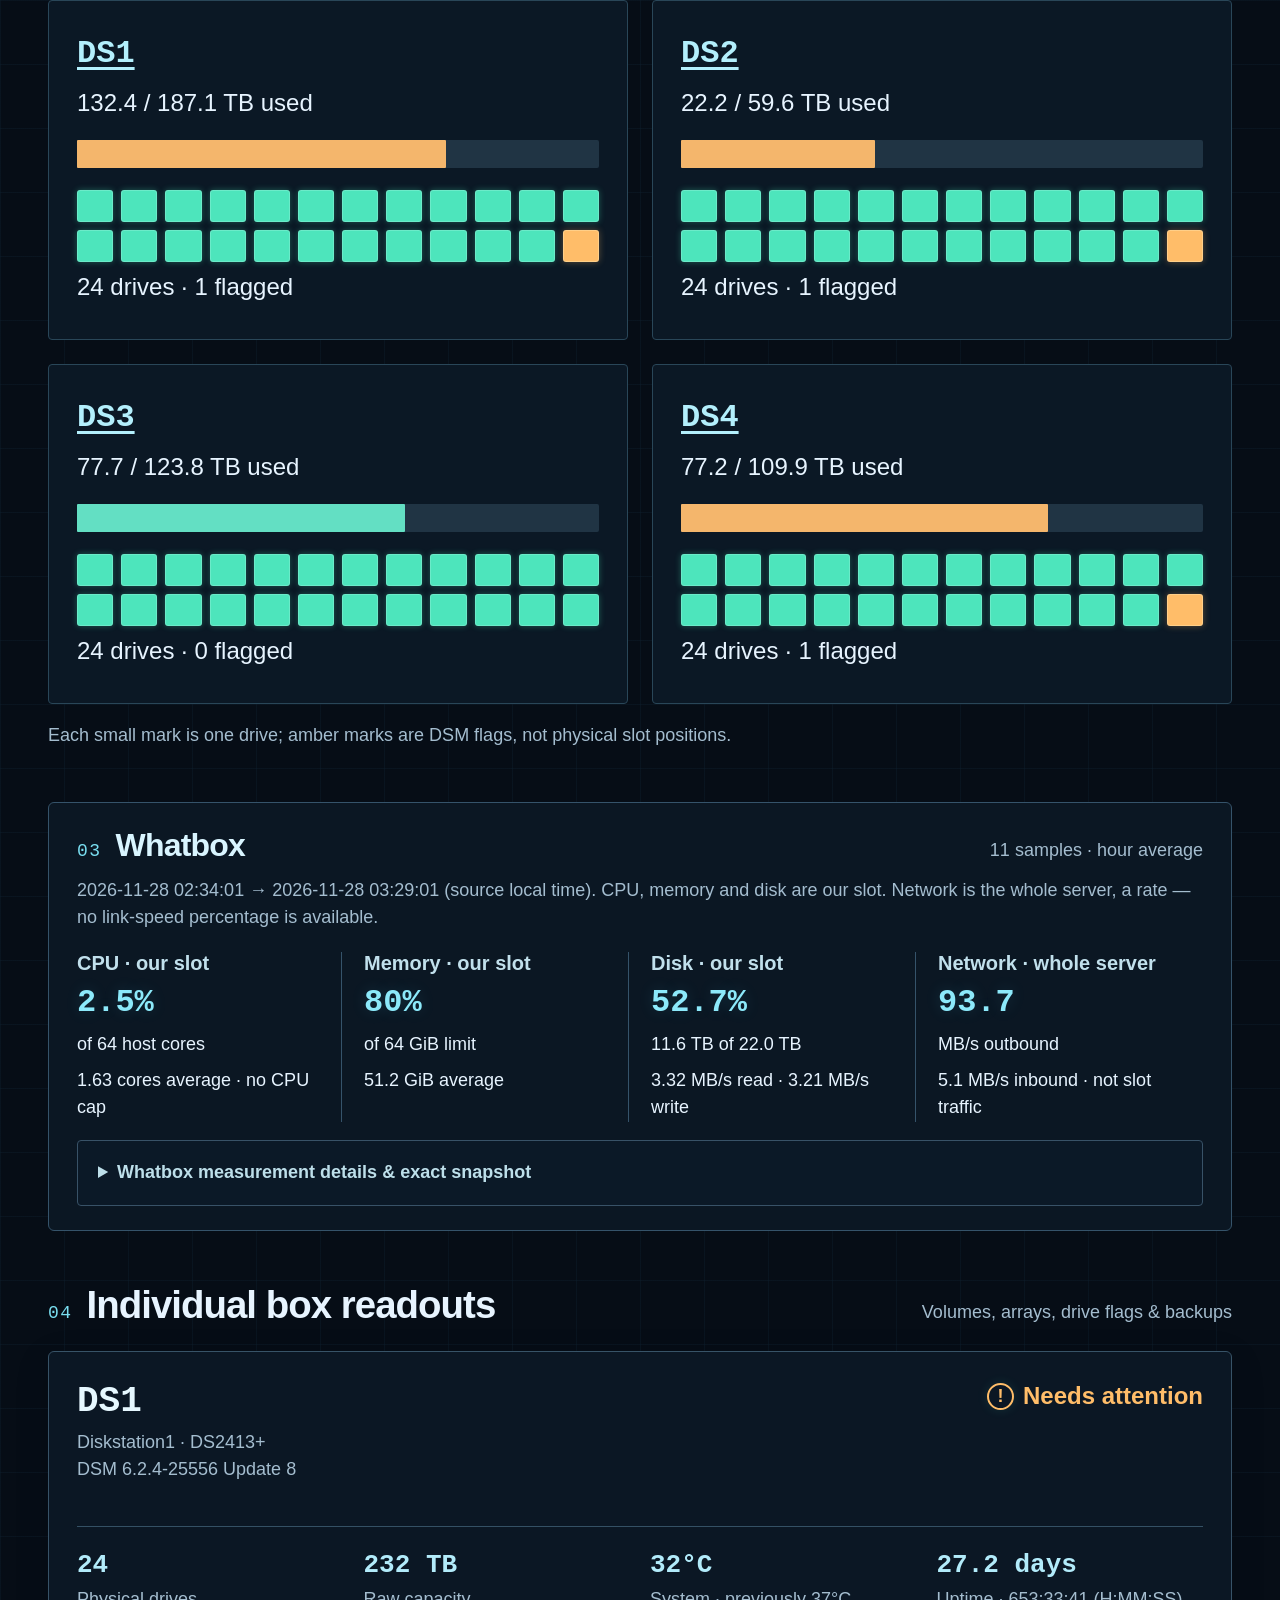
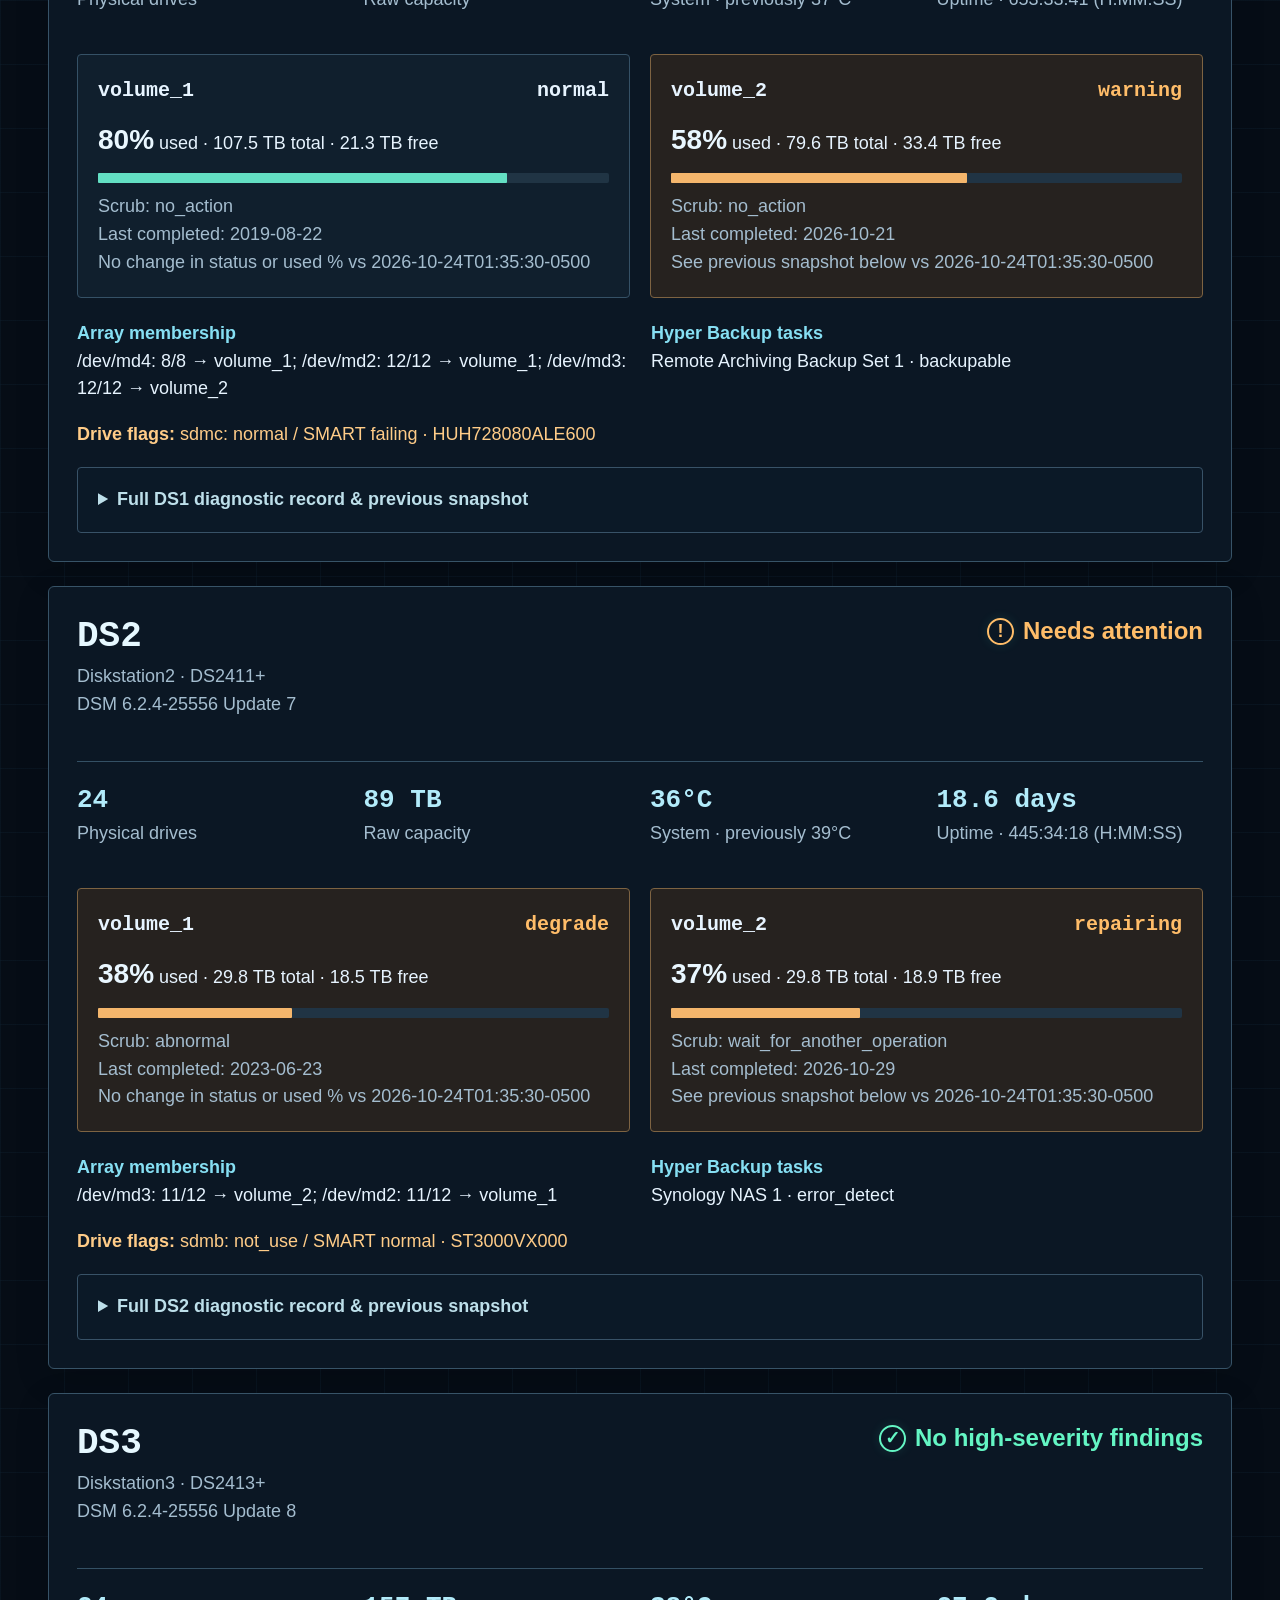
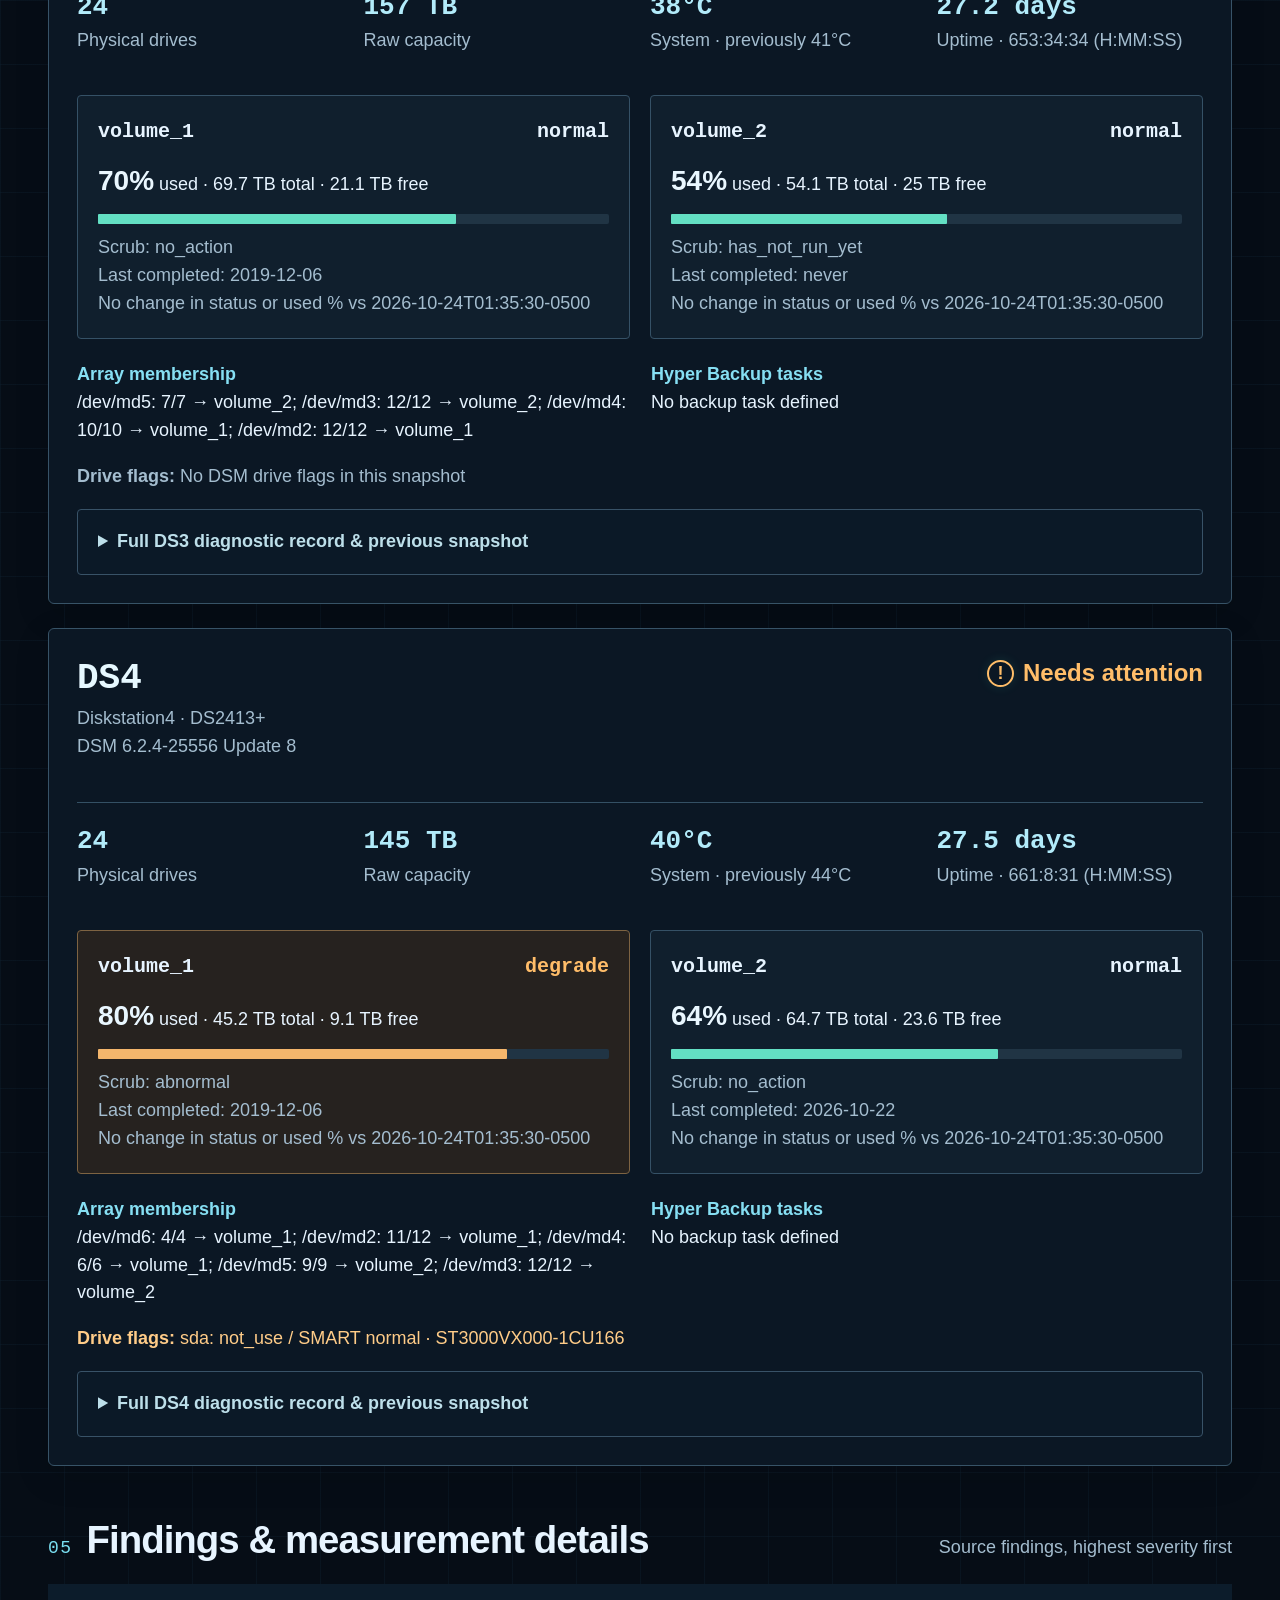
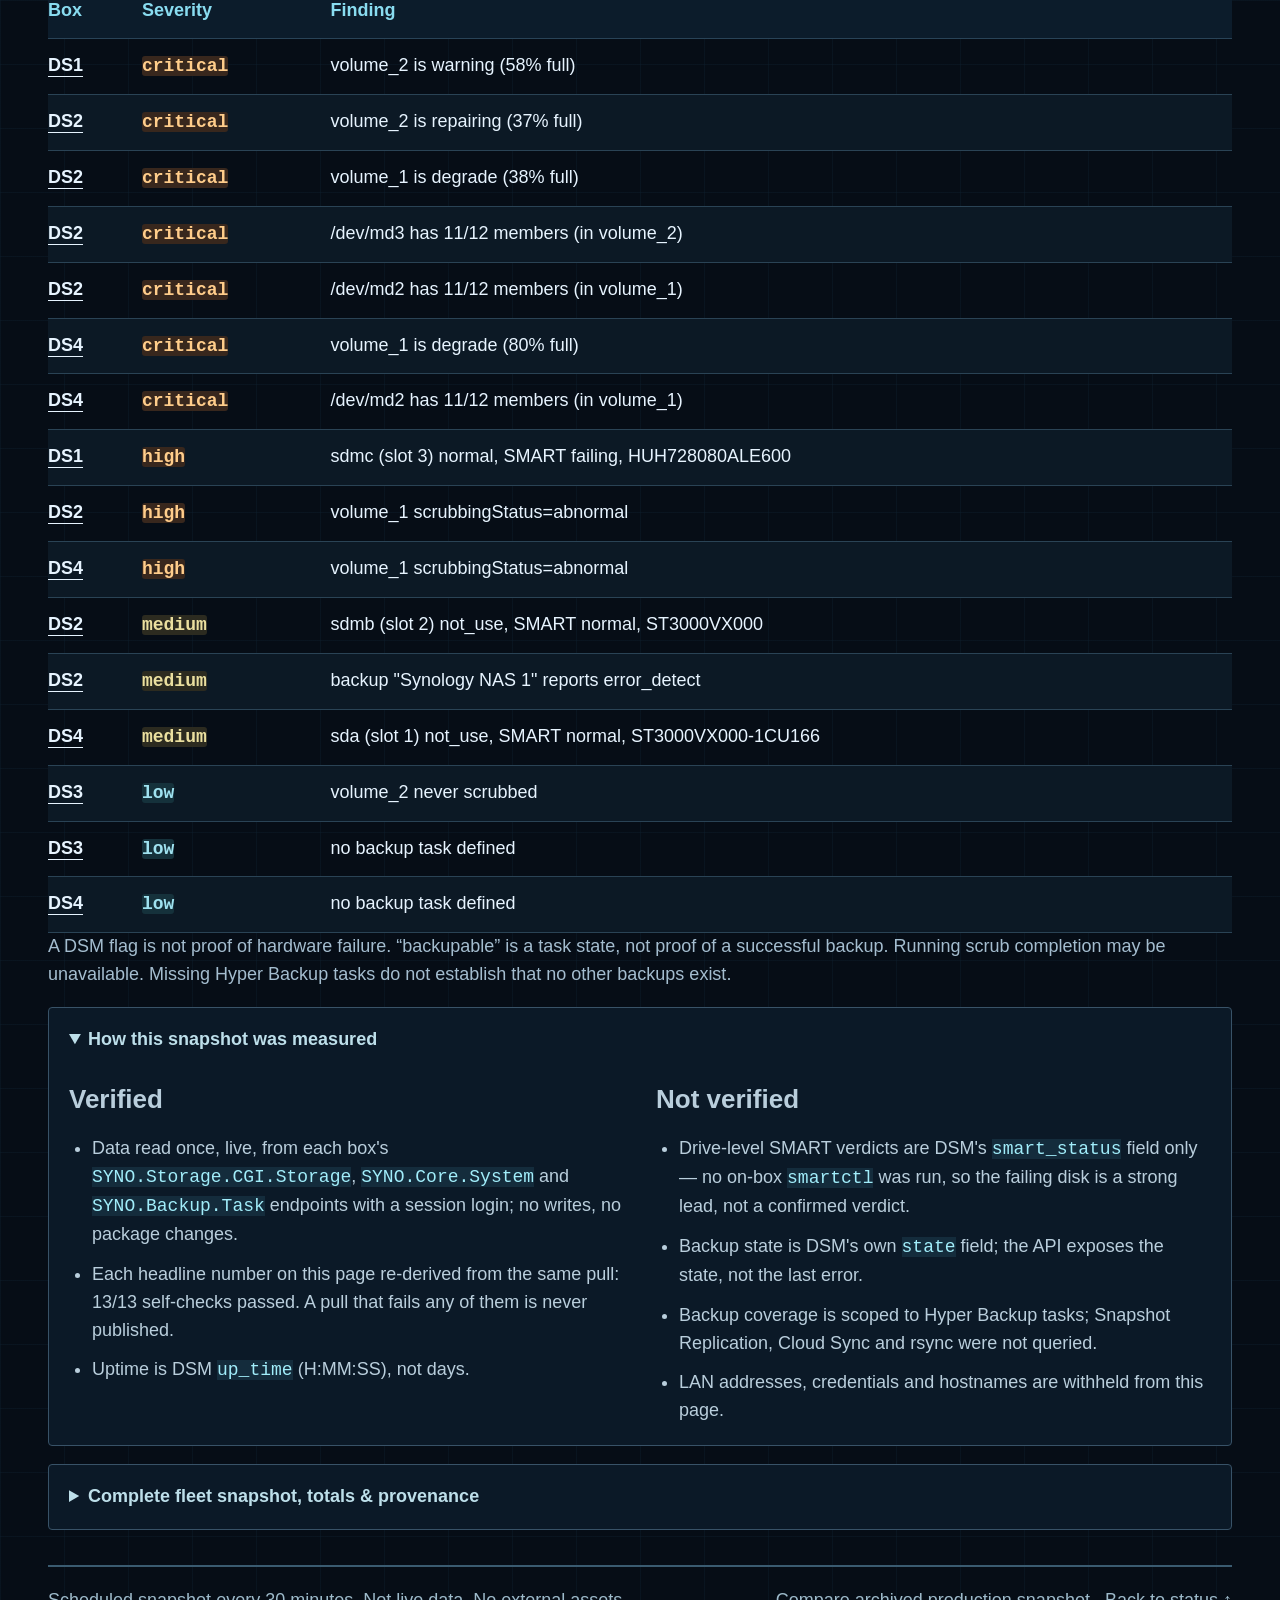
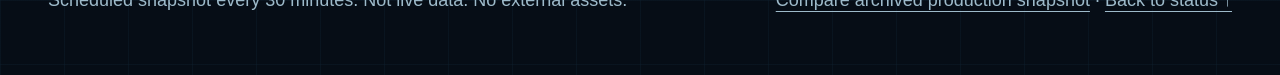
==== commit 6ffa4a19: "snapshot: refresh 2026-11-28 04:31" ====
--- a/index.html
+++ b/index.html
@@ -18,7 +18,7 @@
 #capacity .capacity{padding:42px}#capacity .capacity-main strong{font-size:clamp(64px,7vw,104px)}#capacity .capacity-meta strong{font-size:32px}#capacity .capacity-track{height:64px;margin:28px 0 20px}#capacity .capacity-track span{background:repeating-linear-gradient(90deg,#79e5f5 0,#79e5f5 20px,#337f94 20px,#337f94 24px)}#capacity .capacity-labels{font-size:24px}#capacity .capacity-boxes{grid-template-columns:repeat(2,minmax(0,1fr));gap:24px}#capacity .mini-cap{padding:28px;min-width:0}#capacity .mini-cap>a{font-size:32px}#capacity .mini-cap p{font-size:24px}#capacity .mini-track{height:28px;margin:18px 0 22px}#capacity .drive-dots{display:grid;grid-template-columns:repeat(12,minmax(0,1fr));gap:8px}#capacity .drive-dots i{display:block;width:100%;height:32px;min-width:0;border:1px solid #9cf4dc60;border-radius:3px}#capacity .drive-dots i.flag{border-color:#ffe1a880}
 @media(max-width:620px){#capacity .capacity{padding:26px 20px}#capacity .capacity-main strong{font-size:60px}#capacity .capacity-meta strong{font-size:28px}#capacity .capacity-track{height:52px}#capacity .capacity-labels{font-size:21px}#capacity .capacity-boxes{grid-template-columns:1fr}#capacity .mini-cap{padding:24px 20px}#capacity .mini-cap p{font-size:22px}#capacity .drive-dots{grid-template-columns:repeat(8,minmax(0,1fr));gap:7px}#capacity .drive-dots i{height:34px}}
 @media print{body{background:#fff;color:#111}.capacity,.box,.whatbox,.volume,.fleet-strip{background:#fff;color:#111;box-shadow:none}*{text-shadow:none!important}}
-</style></head><body data-stamp="2026-11-28T03:32:10.638049"><a class="skip" href="#overview">Skip to fleet status</a><main class="wrap"><div class="edition"><b>HOME INFRASTRUCTURE / FLEET MONITOR</b><span class="preview-tag">SCHEDULED SNAPSHOT · EVERY 30 MINUTES</span></div><header class="masthead"><div><p class="kicker">Storage, at a glance</p><h1>Diskstation Fleet</h1></div><p class="snapshot">Snapshot: 2026-11-28T03:32:10.638049<br>Scheduled capture every 30 minutes, not live telemetry. Last good snapshot remains if a refresh fails.</p></header><nav class="nav" aria-label="Page sections"><a href="#overview">Fleet status</a><a href="#capacity">Capacity</a><a href="#whatbox">Whatbox</a><a href="#boxes">Box readouts</a><a href="#findings">Findings &amp; details</a></nav>
+</style></head><body data-stamp="2026-11-28T04:31:52.334773"><a class="skip" href="#overview">Skip to fleet status</a><main class="wrap"><div class="edition"><b>HOME INFRASTRUCTURE / FLEET MONITOR</b><span class="preview-tag">SCHEDULED SNAPSHOT · EVERY 30 MINUTES</span></div><header class="masthead"><div><p class="kicker">Storage, at a glance</p><h1>Diskstation Fleet</h1></div><p class="snapshot">Snapshot: 2026-11-28T04:31:52.334773<br>Scheduled capture every 30 minutes, not live telemetry. Last good snapshot remains if a refresh fails.</p></header><nav class="nav" aria-label="Page sections"><a href="#overview">Fleet status</a><a href="#capacity">Capacity</a><a href="#whatbox">Whatbox</a><a href="#boxes">Box readouts</a><a href="#findings">Findings &amp; details</a></nav>
 <section id="overview"><div class="section-head"><h2><span class="section-no">01</span>Fleet status</h2><span class="note-label">4 boxes reported in this snapshot</span></div><div class="overview-lead"><p class="lead"><span class="rust">DS1, DS2, DS4 need attention.</span><br>Boxes without high-severity findings: DS3.</p><p class="context">4 of 8 volumes are degraded. Drive flags and backup coverage are separate checks — see the readouts below.</p></div><div class="fleet-strip">
 <a class="fleet-card" href="#ds1"><div class="box-label">DS1<span aria-hidden="true">↗</span></div><span class="status warning"><span class="mark" aria-hidden="true">!</span>Needs attention</span><p>24 drives · 132.4 / 187.1 TB used<br>1 DSM drive flags</p><p class="read-link">Inspect box</p></a>
 <a class="fleet-card" href="#ds2"><div class="box-label">DS2<span aria-hidden="true">↗</span></div><span class="status warning"><span class="mark" aria-hidden="true">!</span>Needs attention</span><p>24 drives · 22.2 / 59.6 TB used<br>1 DSM drive flags</p><p class="read-link">Inspect box</p></a>
@@ -31,32 +31,32 @@
 <div class="mini-cap"><a href="#ds3">DS3</a><p>77.7 / 123.8 TB used</p><div class="mini-track " role="img" aria-label="62.8 percent used"><span style="width:62.76%"></span></div><div class="drive-dots" aria-hidden="true"><i class=""></i><i class=""></i><i class=""></i><i class=""></i><i class=""></i><i class=""></i><i class=""></i><i class=""></i><i class=""></i><i class=""></i><i class=""></i><i class=""></i><i class=""></i><i class=""></i><i class=""></i><i class=""></i><i class=""></i><i class=""></i><i class=""></i><i class=""></i><i class=""></i><i class=""></i><i class=""></i><i class=""></i></div><p>24 drives · 0 flagged</p></div>
 <div class="mini-cap"><a href="#ds4">DS4</a><p>77.2 / 109.9 TB used</p><div class="mini-track warning" role="img" aria-label="70.2 percent used"><span style="width:70.25%"></span></div><div class="drive-dots" aria-hidden="true"><i class=""></i><i class=""></i><i class=""></i><i class=""></i><i class=""></i><i class=""></i><i class=""></i><i class=""></i><i class=""></i><i class=""></i><i class=""></i><i class=""></i><i class=""></i><i class=""></i><i class=""></i><i class=""></i><i class=""></i><i class=""></i><i class=""></i><i class=""></i><i class=""></i><i class=""></i><i class=""></i><i class="flag"></i></div><p>24 drives · 1 flagged</p></div>
 </div><p class="legend">Each small mark is one drive; amber marks are DSM flags, not physical slot positions.</p></section>
-<section class="section whatbox" id="whatbox"><div class="section-head"><h2><span class="section-no">03</span>Whatbox</h2><span class="note-label">12 samples · hour average</span></div><p class="whatbox-note">2026-11-28 01:34:01 → 2026-11-28 02:29:01 (source local time). CPU, memory and disk are our slot. Network is the whole server, a rate — no link-speed percentage is available.</p><div class="whatbox-grid">
-<div class="what-stat"><h3>CPU · our slot</h3><strong>3.0%</strong><p>of 64 host cores</p><p>1.89 cores average · no CPU cap</p></div>
-<div class="what-stat"><h3>Memory · our slot</h3><strong>72%</strong><p>of 64 GiB limit</p><p>46.1 GiB average</p></div>
-<div class="what-stat"><h3>Disk · our slot</h3><strong>52.6%</strong><p>11.6 TB of 22.0 TB</p><p>6.94 MB/s read · 8.62 MB/s write</p></div>
-<div class="what-stat"><h3>Network · whole server</h3><strong>141.6</strong><p>MB/s outbound</p><p>6.3 MB/s inbound · not slot traffic</p></div>
+<section class="section whatbox" id="whatbox"><div class="section-head"><h2><span class="section-no">03</span>Whatbox</h2><span class="note-label">11 samples · hour average</span></div><p class="whatbox-note">2026-11-28 02:34:01 → 2026-11-28 03:29:01 (source local time). CPU, memory and disk are our slot. Network is the whole server, a rate — no link-speed percentage is available.</p><div class="whatbox-grid">
+<div class="what-stat"><h3>CPU · our slot</h3><strong>2.5%</strong><p>of 64 host cores</p><p>1.63 cores average · no CPU cap</p></div>
+<div class="what-stat"><h3>Memory · our slot</h3><strong>80%</strong><p>of 64 GiB limit</p><p>51.2 GiB average</p></div>
+<div class="what-stat"><h3>Disk · our slot</h3><strong>52.7%</strong><p>11.6 TB of 22.0 TB</p><p>3.32 MB/s read · 3.21 MB/s write</p></div>
+<div class="what-stat"><h3>Network · whole server</h3><strong>93.7</strong><p>MB/s outbound</p><p>5.1 MB/s inbound · not slot traffic</p></div>
 </div><details><summary>Whatbox measurement details &amp; exact snapshot</summary><p class="note-label">CPU percentage is average cores ÷ host core count × 100, not a count of cores. GiB uses binary bytes; TB and MB/s use decimal bytes. Disk size is used + available, not a plan quota.</p><pre>{
-  &quot;n&quot;: 12,
-  &quot;slot_cpu_cores_avg&quot;: 1.890522438821568,
-  &quot;slot_mem_bytes_avg&quot;: 49533147136.0,
-  &quot;slot_io_read_bps_avg&quot;: 6944845.15438171,
-  &quot;slot_io_write_bps_avg&quot;: 8624013.054341068,
-  &quot;home_used_kb_avg&quot;: 11310881727.0,
-  &quot;home_avail_kb_avg&quot;: 10172353601.0,
-  &quot;host_net_rx_bps_avg&quot;: 6306459.787076154,
-  &quot;host_net_tx_bps_avg&quot;: 141623996.14476395,
-  &quot;window_start_local&quot;: &quot;2026-11-28 01:34:01&quot;,
-  &quot;window_end_local&quot;: &quot;2026-11-28 02:29:01&quot;,
+  &quot;n&quot;: 11,
+  &quot;slot_cpu_cores_avg&quot;: 1.630327728442085,
+  &quot;slot_mem_bytes_avg&quot;: 54970968622.545456,
+  &quot;slot_io_read_bps_avg&quot;: 3323304.3047491666,
+  &quot;slot_io_write_bps_avg&quot;: 3214428.7211474064,
+  &quot;home_used_kb_avg&quot;: 11323872997.818182,
+  &quot;home_avail_kb_avg&quot;: 10159362330.181818,
+  &quot;host_net_rx_bps_avg&quot;: 5101277.880148583,
+  &quot;host_net_tx_bps_avg&quot;: 93684352.43385087,
+  &quot;window_start_local&quot;: &quot;2026-11-28 02:34:01&quot;,
+  &quot;window_end_local&quot;: &quot;2026-11-28 03:29:01&quot;,
   &quot;cpu_max&quot;: &quot;max&quot;,
   &quot;memory_max_bytes&quot;: 68719476736,
   &quot;box_cores&quot;: 64,
   &quot;cpuset&quot;: &quot;0-63&quot;,
   &quot;network_scope&quot;: &quot;host-wide; this slot has no network counter and the link speed is unreadable&quot;,
-  &quot;measured&quot;: &quot;2026-11-28T08:32:12+00:00&quot;,
+  &quot;measured&quot;: &quot;2026-11-28T09:31:53+00:00&quot;,
   &quot;source&quot;: &quot;host_metrics.db samples, last 3600s, plus cgroup limits read the same minute&quot;
 }</pre></details></section><section class="section" id="boxes"><div class="section-head"><h2><span class="section-no">04</span>Individual box readouts</h2><span class="note-label">Volumes, arrays, drive flags &amp; backups</span></div>
-<article class="box" id="ds1"><header><div><h3>DS1</h3><p class="model">Diskstation1 · DS2413+<br>DSM 6.2.4-25556 Update 8</p></div><span class="status warning"><span class="mark" aria-hidden="true">!</span>Needs attention</span></header><div class="metrics"><div class="metric"><strong>24</strong>Physical drives</div><div class="metric"><strong>232 TB</strong>Raw capacity</div><div class="metric"><strong>33°C</strong>System · previously 37°C</div><div class="metric"><strong>27.2 days</strong>Uptime · 652:33:42 (H:MM:SS)</div></div><div class="volumes">
+<article class="box" id="ds1"><header><div><h3>DS1</h3><p class="model">Diskstation1 · DS2413+<br>DSM 6.2.4-25556 Update 8</p></div><span class="status warning"><span class="mark" aria-hidden="true">!</span>Needs attention</span></header><div class="metrics"><div class="metric"><strong>24</strong>Physical drives</div><div class="metric"><strong>232 TB</strong>Raw capacity</div><div class="metric"><strong>32°C</strong>System · previously 37°C</div><div class="metric"><strong>27.2 days</strong>Uptime · 653:33:41 (H:MM:SS)</div></div><div class="volumes">
 <div class="volume "><div class="volume-head"><span>volume_1</span><span class="">normal</span></div><p class="vol-stat"><strong>80%</strong> used · 107.5 TB total · 21.3 TB free</p><div class="mini-track " role="img" aria-label="80 percent used"><span style="width:80%"></span></div><p class="vol-meta">Scrub: no_action<br>Last completed: 2019-08-22<br>No change in status or used % vs 2026-10-24T01:35:30-0500</p></div>
 <div class="volume warning"><div class="volume-head"><span>volume_2</span><span class="rust">warning</span></div><p class="vol-stat"><strong>58%</strong> used · 79.6 TB total · 33.4 TB free</p><div class="mini-track warning" role="img" aria-label="58 percent used"><span style="width:58%"></span></div><p class="vol-meta">Scrub: no_action<br>Last completed: 2026-10-21<br>See previous snapshot below vs 2026-10-24T01:35:30-0500</p></div>
 </div><div class="box-note"><p><b>Array membership</b>/dev/md4: 8/8 → volume_1; /dev/md2: 12/12 → volume_1; /dev/md3: 12/12 → volume_2</p><p><b>Hyper Backup tasks</b>Remote Archiving Backup Set 1 · backupable</p></div><p class="note-label warning-text" style="margin:18px 0 0"><b>Drive flags:</b> sdmc: normal / SMART failing · HUH728080ALE600</p><details><summary>Full DS1 diagnostic record &amp; previous snapshot</summary><p class="note-label">All source fields preserved, including scrub schedules as reported (which may be historical), failure counts, previous uptime, and previous volume fields.</p><pre>{
@@ -64,9 +64,9 @@
   &quot;name&quot;: &quot;Diskstation1&quot;,
   &quot;model&quot;: &quot;DS2413+&quot;,
   &quot;dsm&quot;: &quot;DSM 6.2.4-25556 Update 8&quot;,
-  &quot;up_raw&quot;: &quot;652:33:42&quot;,
-  &quot;up_h&quot;: 652.5616666666666,
-  &quot;temp&quot;: 33,
+  &quot;up_raw&quot;: &quot;653:33:41&quot;,
+  &quot;up_h&quot;: 653.5613888888889,
+  &quot;temp&quot;: 32,
   &quot;prev_temp&quot;: 37,
   &quot;prev_uptime&quot;: &quot;157:4:0&quot;,
   &quot;n_disks&quot;: 24,
@@ -168,7 +168,7 @@
     }
   }
 }</pre></details></article>
-<article class="box" id="ds2"><header><div><h3>DS2</h3><p class="model">Diskstation2 · DS2411+<br>DSM 6.2.4-25556 Update 7</p></div><span class="status warning"><span class="mark" aria-hidden="true">!</span>Needs attention</span></header><div class="metrics"><div class="metric"><strong>24</strong>Physical drives</div><div class="metric"><strong>89 TB</strong>Raw capacity</div><div class="metric"><strong>36°C</strong>System · previously 39°C</div><div class="metric"><strong>18.5 days</strong>Uptime · 444:34:26 (H:MM:SS)</div></div><div class="volumes">
+<article class="box" id="ds2"><header><div><h3>DS2</h3><p class="model">Diskstation2 · DS2411+<br>DSM 6.2.4-25556 Update 7</p></div><span class="status warning"><span class="mark" aria-hidden="true">!</span>Needs attention</span></header><div class="metrics"><div class="metric"><strong>24</strong>Physical drives</div><div class="metric"><strong>89 TB</strong>Raw capacity</div><div class="metric"><strong>36°C</strong>System · previously 39°C</div><div class="metric"><strong>18.6 days</strong>Uptime · 445:34:18 (H:MM:SS)</div></div><div class="volumes">
 <div class="volume warning"><div class="volume-head"><span>volume_1</span><span class="rust">degrade</span></div><p class="vol-stat"><strong>38%</strong> used · 29.8 TB total · 18.5 TB free</p><div class="mini-track warning" role="img" aria-label="38 percent used"><span style="width:38%"></span></div><p class="vol-meta">Scrub: abnormal<br>Last completed: 2023-06-23<br>No change in status or used % vs 2026-10-24T01:35:30-0500</p></div>
 <div class="volume warning"><div class="volume-head"><span>volume_2</span><span class="rust">repairing</span></div><p class="vol-stat"><strong>37%</strong> used · 29.8 TB total · 18.9 TB free</p><div class="mini-track warning" role="img" aria-label="37 percent used"><span style="width:37%"></span></div><p class="vol-meta">Scrub: wait_for_another_operation<br>Last completed: 2026-10-29<br>See previous snapshot below vs 2026-10-24T01:35:30-0500</p></div>
 </div><div class="box-note"><p><b>Array membership</b>/dev/md3: 11/12 → volume_2; /dev/md2: 11/12 → volume_1</p><p><b>Hyper Backup tasks</b>Synology NAS 1 · error_detect</p></div><p class="note-label warning-text" style="margin:18px 0 0"><b>Drive flags:</b> sdmb: not_use / SMART normal · ST3000VX000</p><details><summary>Full DS2 diagnostic record &amp; previous snapshot</summary><p class="note-label">All source fields preserved, including scrub schedules as reported (which may be historical), failure counts, previous uptime, and previous volume fields.</p><pre>{
@@ -176,8 +176,8 @@
   &quot;name&quot;: &quot;Diskstation2&quot;,
   &quot;model&quot;: &quot;DS2411+&quot;,
   &quot;dsm&quot;: &quot;DSM 6.2.4-25556 Update 7&quot;,
-  &quot;up_raw&quot;: &quot;444:34:26&quot;,
-  &quot;up_h&quot;: 444.5738888888889,
+  &quot;up_raw&quot;: &quot;445:34:18&quot;,
+  &quot;up_h&quot;: 445.57166666666666,
   &quot;temp&quot;: 36,
   &quot;prev_temp&quot;: 39,
   &quot;prev_uptime&quot;: &quot;157:4:19&quot;,
@@ -293,7 +293,7 @@
     }
   }
 }</pre></details></article>
-<article class="box" id="ds3"><header><div><h3>DS3</h3><p class="model">Diskstation3 · DS2413+<br>DSM 6.2.4-25556 Update 8</p></div><span class="status "><span class="mark" aria-hidden="true">✓</span>No high-severity findings</span></header><div class="metrics"><div class="metric"><strong>24</strong>Physical drives</div><div class="metric"><strong>157 TB</strong>Raw capacity</div><div class="metric"><strong>39°C</strong>System · previously 41°C</div><div class="metric"><strong>27.2 days</strong>Uptime · 652:34:53 (H:MM:SS)</div></div><div class="volumes">
+<article class="box" id="ds3"><header><div><h3>DS3</h3><p class="model">Diskstation3 · DS2413+<br>DSM 6.2.4-25556 Update 8</p></div><span class="status "><span class="mark" aria-hidden="true">✓</span>No high-severity findings</span></header><div class="metrics"><div class="metric"><strong>24</strong>Physical drives</div><div class="metric"><strong>157 TB</strong>Raw capacity</div><div class="metric"><strong>38°C</strong>System · previously 41°C</div><div class="metric"><strong>27.2 days</strong>Uptime · 653:34:34 (H:MM:SS)</div></div><div class="volumes">
 <div class="volume "><div class="volume-head"><span>volume_1</span><span class="">normal</span></div><p class="vol-stat"><strong>70%</strong> used · 69.7 TB total · 21.1 TB free</p><div class="mini-track " role="img" aria-label="70 percent used"><span style="width:70%"></span></div><p class="vol-meta">Scrub: no_action<br>Last completed: 2019-12-06<br>No change in status or used % vs 2026-10-24T01:35:30-0500</p></div>
 <div class="volume "><div class="volume-head"><span>volume_2</span><span class="">normal</span></div><p class="vol-stat"><strong>54%</strong> used · 54.1 TB total · 25 TB free</p><div class="mini-track " role="img" aria-label="54 percent used"><span style="width:54%"></span></div><p class="vol-meta">Scrub: has_not_run_yet<br>Last completed: never<br>No change in status or used % vs 2026-10-24T01:35:30-0500</p></div>
 </div><div class="box-note"><p><b>Array membership</b>/dev/md5: 7/7 → volume_2; /dev/md3: 12/12 → volume_2; /dev/md4: 10/10 → volume_1; /dev/md2: 12/12 → volume_1</p><p><b>Hyper Backup tasks</b>No backup task defined</p></div><p class="note-label " style="margin:18px 0 0"><b>Drive flags:</b> No DSM drive flags in this snapshot</p><details><summary>Full DS3 diagnostic record &amp; previous snapshot</summary><p class="note-label">All source fields preserved, including scrub schedules as reported (which may be historical), failure counts, previous uptime, and previous volume fields.</p><pre>{
@@ -301,9 +301,9 @@
   &quot;name&quot;: &quot;Diskstation3&quot;,
   &quot;model&quot;: &quot;DS2413+&quot;,
   &quot;dsm&quot;: &quot;DSM 6.2.4-25556 Update 8&quot;,
-  &quot;up_raw&quot;: &quot;652:34:53&quot;,
-  &quot;up_h&quot;: 652.5813888888889,
-  &quot;temp&quot;: 39,
+  &quot;up_raw&quot;: &quot;653:34:34&quot;,
+  &quot;up_h&quot;: 653.5761111111111,
+  &quot;temp&quot;: 38,
   &quot;prev_temp&quot;: 41,
   &quot;prev_uptime&quot;: &quot;205:8:44&quot;,
   &quot;n_disks&quot;: 24,
@@ -399,7 +399,7 @@
     }
   }
 }</pre></details></article>
-<article class="box" id="ds4"><header><div><h3>DS4</h3><p class="model">Diskstation4 · DS2413+<br>DSM 6.2.4-25556 Update 8</p></div><span class="status warning"><span class="mark" aria-hidden="true">!</span>Needs attention</span></header><div class="metrics"><div class="metric"><strong>24</strong>Physical drives</div><div class="metric"><strong>145 TB</strong>Raw capacity</div><div class="metric"><strong>39°C</strong>System · previously 44°C</div><div class="metric"><strong>27.5 days</strong>Uptime · 660:8:49 (H:MM:SS)</div></div><div class="volumes">
+<article class="box" id="ds4"><header><div><h3>DS4</h3><p class="model">Diskstation4 · DS2413+<br>DSM 6.2.4-25556 Update 8</p></div><span class="status warning"><span class="mark" aria-hidden="true">!</span>Needs attention</span></header><div class="metrics"><div class="metric"><strong>24</strong>Physical drives</div><div class="metric"><strong>145 TB</strong>Raw capacity</div><div class="metric"><strong>40°C</strong>System · previously 44°C</div><div class="metric"><strong>27.5 days</strong>Uptime · 661:8:31 (H:MM:SS)</div></div><div class="volumes">
 <div class="volume warning"><div class="volume-head"><span>volume_1</span><span class="rust">degrade</span></div><p class="vol-stat"><strong>80%</strong> used · 45.2 TB total · 9.1 TB free</p><div class="mini-track warning" role="img" aria-label="80 percent used"><span style="width:80%"></span></div><p class="vol-meta">Scrub: abnormal<br>Last completed: 2019-12-06<br>No change in status or used % vs 2026-10-24T01:35:30-0500</p></div>
 <div class="volume "><div class="volume-head"><span>volume_2</span><span class="">normal</span></div><p class="vol-stat"><strong>64%</strong> used · 64.7 TB total · 23.6 TB free</p><div class="mini-track " role="img" aria-label="64 percent used"><span style="width:64%"></span></div><p class="vol-meta">Scrub: no_action<br>Last completed: 2026-10-22<br>No change in status or used % vs 2026-10-24T01:35:30-0500</p></div>
 </div><div class="box-note"><p><b>Array membership</b>/dev/md6: 4/4 → volume_1; /dev/md2: 11/12 → volume_1; /dev/md4: 6/6 → volume_1; /dev/md5: 9/9 → volume_2; /dev/md3: 12/12 → volume_2</p><p><b>Hyper Backup tasks</b>No backup task defined</p></div><p class="note-label warning-text" style="margin:18px 0 0"><b>Drive flags:</b> sda: not_use / SMART normal · ST3000VX000-1CU166</p><details><summary>Full DS4 diagnostic record &amp; previous snapshot</summary><p class="note-label">All source fields preserved, including scrub schedules as reported (which may be historical), failure counts, previous uptime, and previous volume fields.</p><pre>{
@@ -407,9 +407,9 @@
   &quot;name&quot;: &quot;Diskstation4&quot;,
   &quot;model&quot;: &quot;DS2413+&quot;,
   &quot;dsm&quot;: &quot;DSM 6.2.4-25556 Update 8&quot;,
-  &quot;up_raw&quot;: &quot;660:8:49&quot;,
-  &quot;up_h&quot;: 660.1469444444444,
-  &quot;temp&quot;: 39,
+  &quot;up_raw&quot;: &quot;661:8:31&quot;,
+  &quot;up_h&quot;: 661.1419444444444,
+  &quot;temp&quot;: 40,
   &quot;prev_temp&quot;: 44,
   &quot;prev_uptime&quot;: &quot;157:4:11&quot;,
   &quot;n_disks&quot;: 24,
@@ -566,9 +566,9 @@
     not queried.</li>
    <li>LAN addresses, credentials and hostnames are withheld from this page.</li>
   </ul></div></div></details>
-<details><summary>Complete fleet snapshot, totals &amp; provenance</summary><p class="note-label">Fleet capture: 2026-11-28T03:32:10.638049 · comparison capture: 2026-10-24T01:35:30-0500</p><pre>{
-  &quot;stamp&quot;: &quot;2026-11-28T03:32:10.638049&quot;,
-  &quot;built&quot;: &quot;2026-11-28T03:32:10.638049&quot;,
+<details><summary>Complete fleet snapshot, totals &amp; provenance</summary><p class="note-label">Fleet capture: 2026-11-28T04:31:52.334773 · comparison capture: 2026-10-24T01:35:30-0500</p><pre>{
+  &quot;stamp&quot;: &quot;2026-11-28T04:31:52.334773&quot;,
+  &quot;built&quot;: &quot;2026-11-28T04:31:52.334773&quot;,
   &quot;totals&quot;: {
     &quot;disks&quot;: 96,
     &quot;raw&quot;: 623.0,
@@ -581,9 +581,9 @@
       &quot;name&quot;: &quot;Diskstation1&quot;,
       &quot;model&quot;: &quot;DS2413+&quot;,
       &quot;dsm&quot;: &quot;DSM 6.2.4-25556 Update 8&quot;,
-      &quot;up_raw&quot;: &quot;652:33:42&quot;,
-      &quot;up_h&quot;: 652.5616666666666,
-      &quot;temp&quot;: 33,
+      &quot;up_raw&quot;: &quot;653:33:41&quot;,
+      &quot;up_h&quot;: 653.5613888888889,
+      &quot;temp&quot;: 32,
       &quot;prev_temp&quot;: 37,
       &quot;prev_uptime&quot;: &quot;157:4:0&quot;,
       &quot;n_disks&quot;: 24,
@@ -690,8 +690,8 @@
       &quot;name&quot;: &quot;Diskstation2&quot;,
       &quot;model&quot;: &quot;DS2411+&quot;,
       &quot;dsm&quot;: &quot;DSM 6.2.4-25556 Update 7&quot;,
-      &quot;up_raw&quot;: &quot;444:34:26&quot;,
-      &quot;up_h&quot;: 444.5738888888889,
+      &quot;up_raw&quot;: &quot;445:34:18&quot;,
+      &quot;up_h&quot;: 445.57166666666666,
       &quot;temp&quot;: 36,
       &quot;prev_temp&quot;: 39,
       &quot;prev_uptime&quot;: &quot;157:4:19&quot;,
@@ -812,9 +812,9 @@
       &quot;name&quot;: &quot;Diskstation3&quot;,
       &quot;model&quot;: &quot;DS2413+&quot;,
       &quot;dsm&quot;: &quot;DSM 6.2.4-25556 Update 8&quot;,
-      &quot;up_raw&quot;: &quot;652:34:53&quot;,
-      &quot;up_h&quot;: 652.5813888888889,
-      &quot;temp&quot;: 39,
+      &quot;up_raw&quot;: &quot;653:34:34&quot;,
+      &quot;up_h&quot;: 653.5761111111111,
+      &quot;temp&quot;: 38,
       &quot;prev_temp&quot;: 41,
       &quot;prev_uptime&quot;: &quot;205:8:44&quot;,
       &quot;n_disks&quot;: 24,
@@ -915,9 +915,9 @@
       &quot;name&quot;: &quot;Diskstation4&quot;,
       &quot;model&quot;: &quot;DS2413+&quot;,
       &quot;dsm&quot;: &quot;DSM 6.2.4-25556 Update 8&quot;,
-      &quot;up_raw&quot;: &quot;660:8:49&quot;,
-      &quot;up_h&quot;: 660.1469444444444,
-      &quot;temp&quot;: 39,
+      &quot;up_raw&quot;: &quot;661:8:31&quot;,
+      &quot;up_h&quot;: 661.1419444444444,
+      &quot;temp&quot;: 40,
       &quot;prev_temp&quot;: 44,
       &quot;prev_uptime&quot;: &quot;157:4:11&quot;,
       &quot;n_disks&quot;: 24,
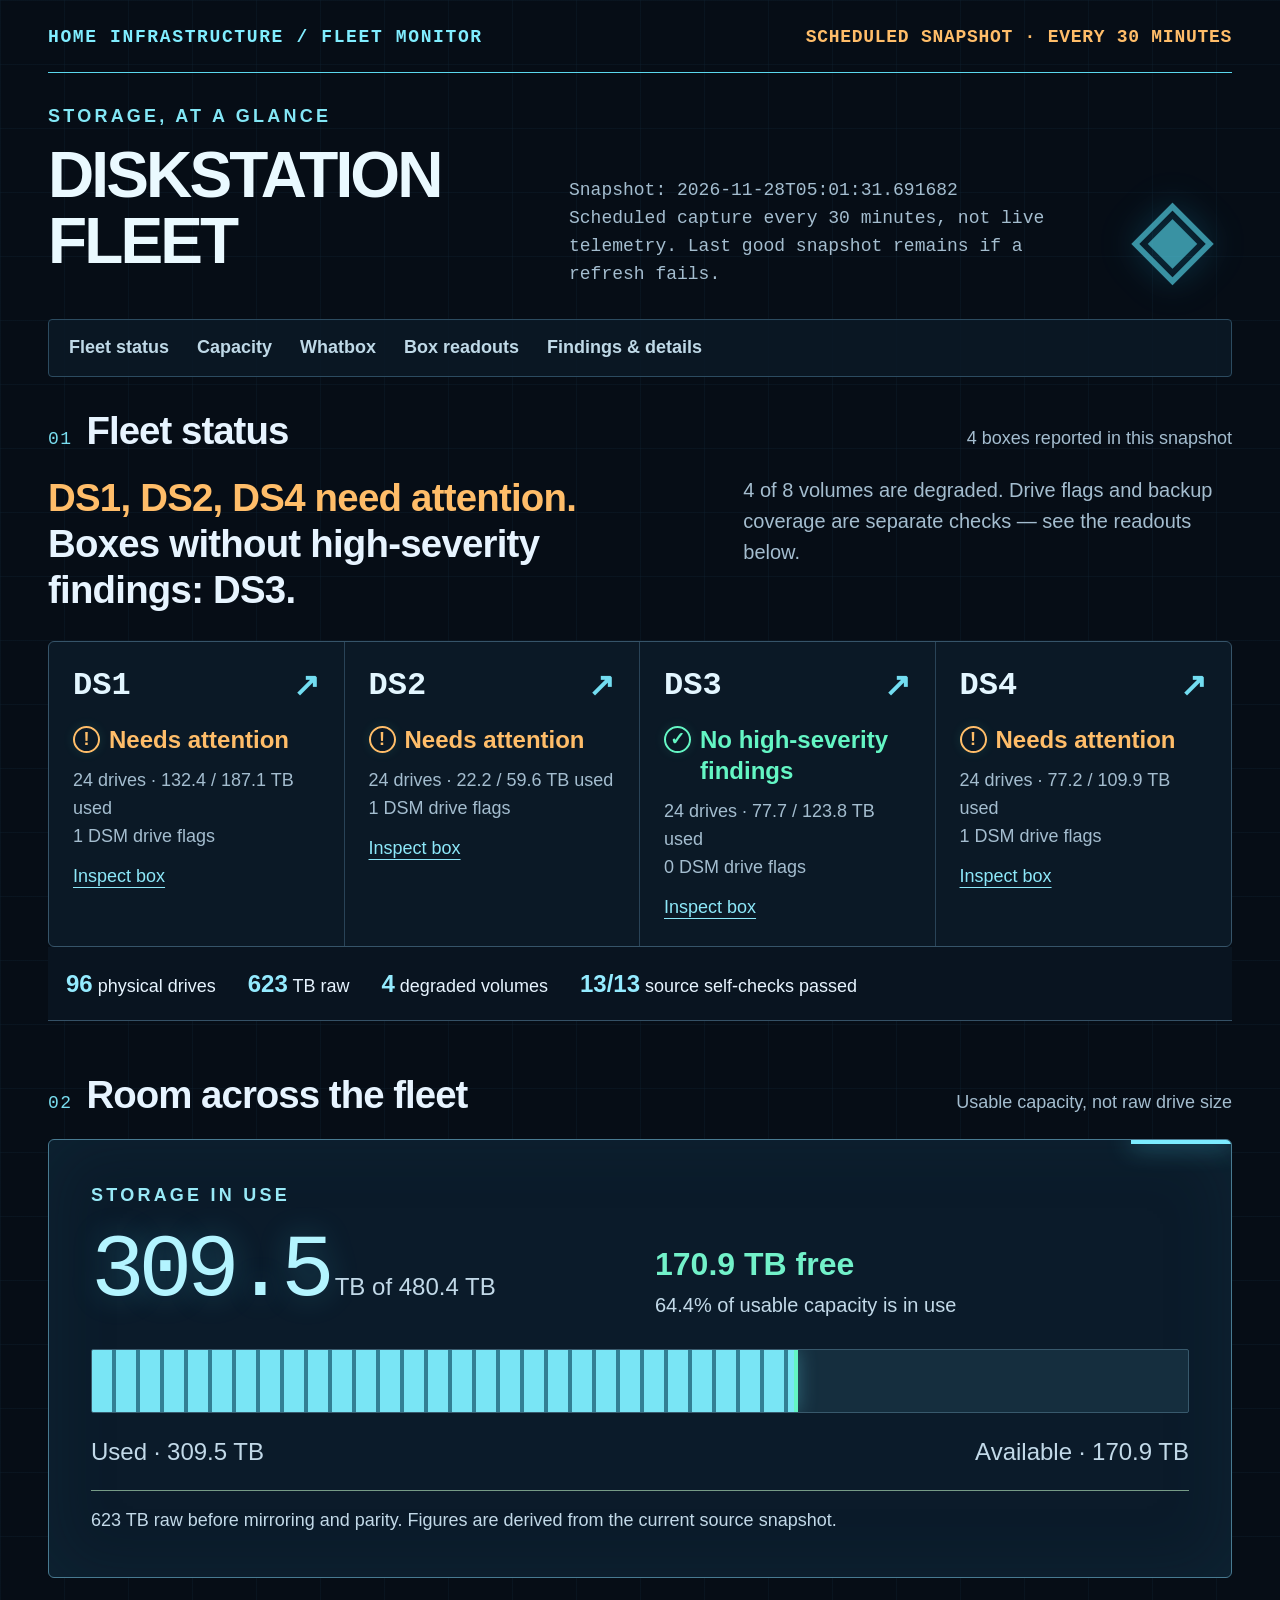
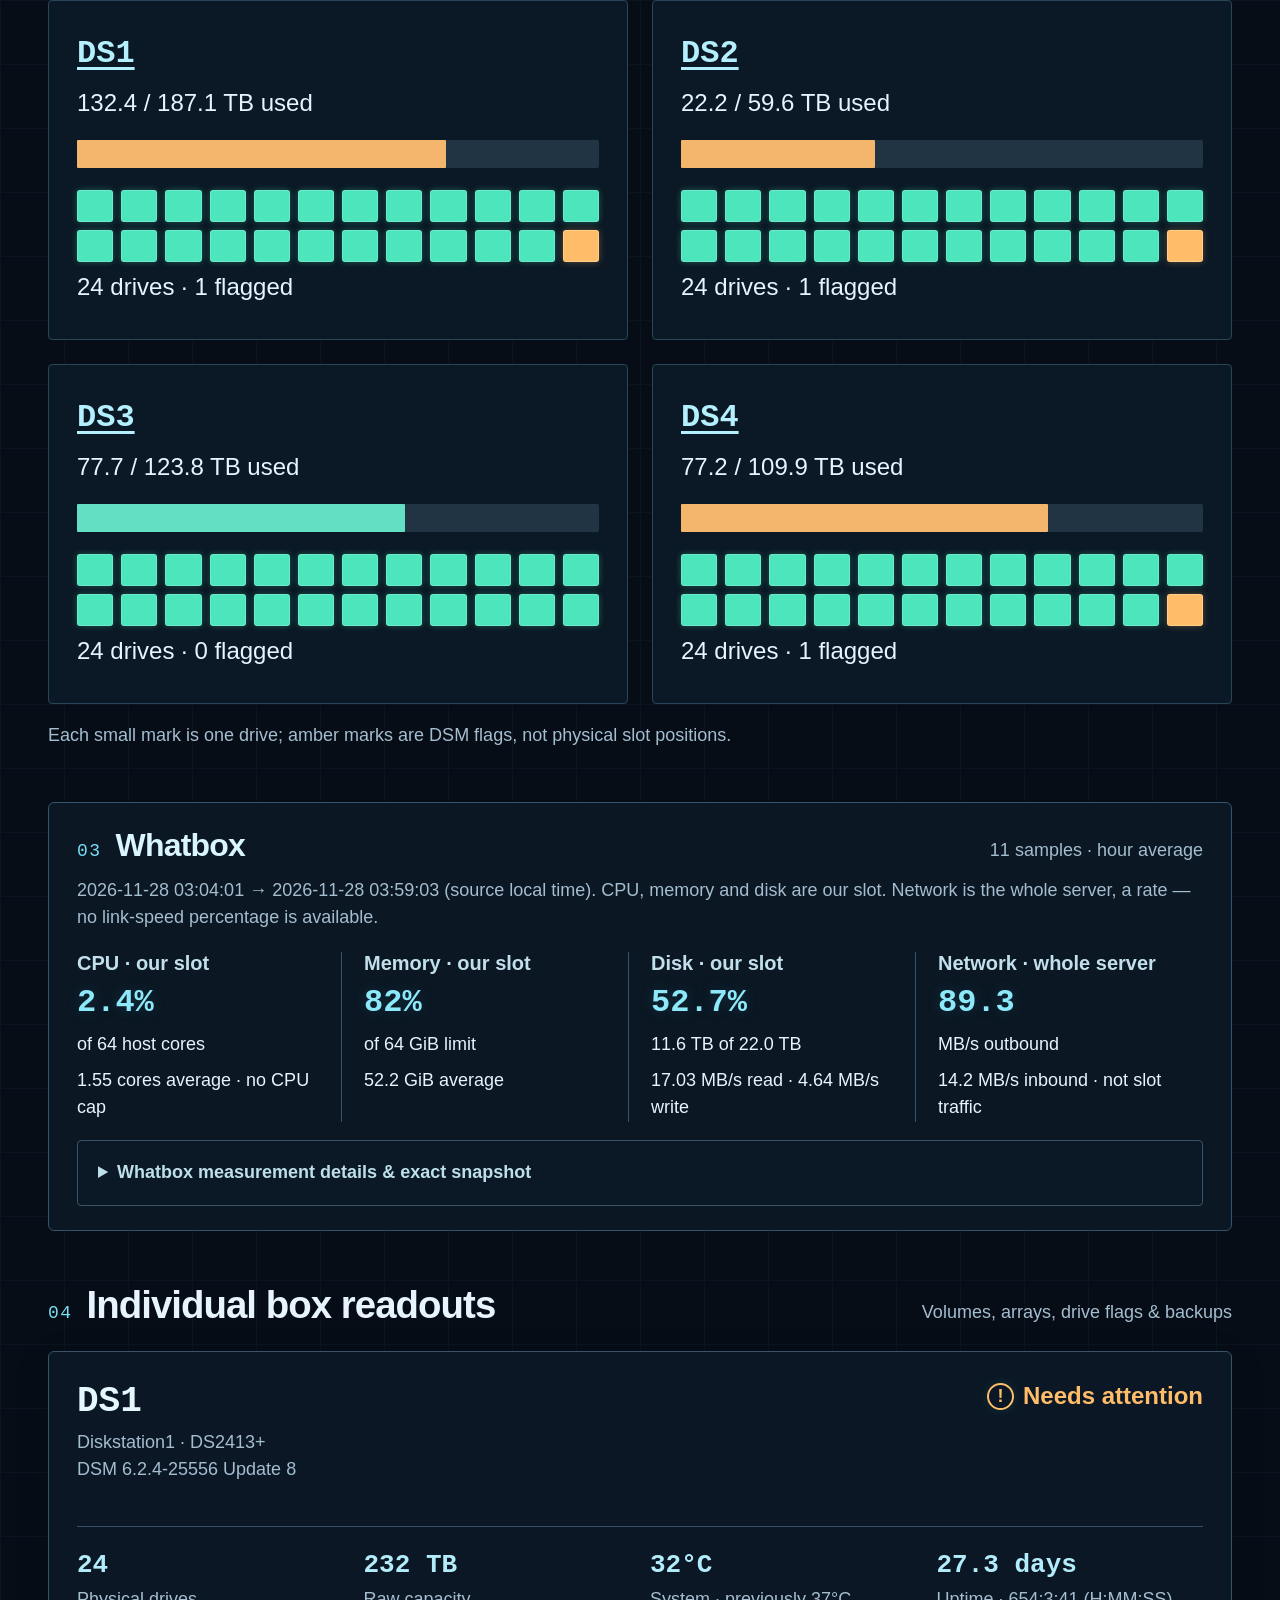
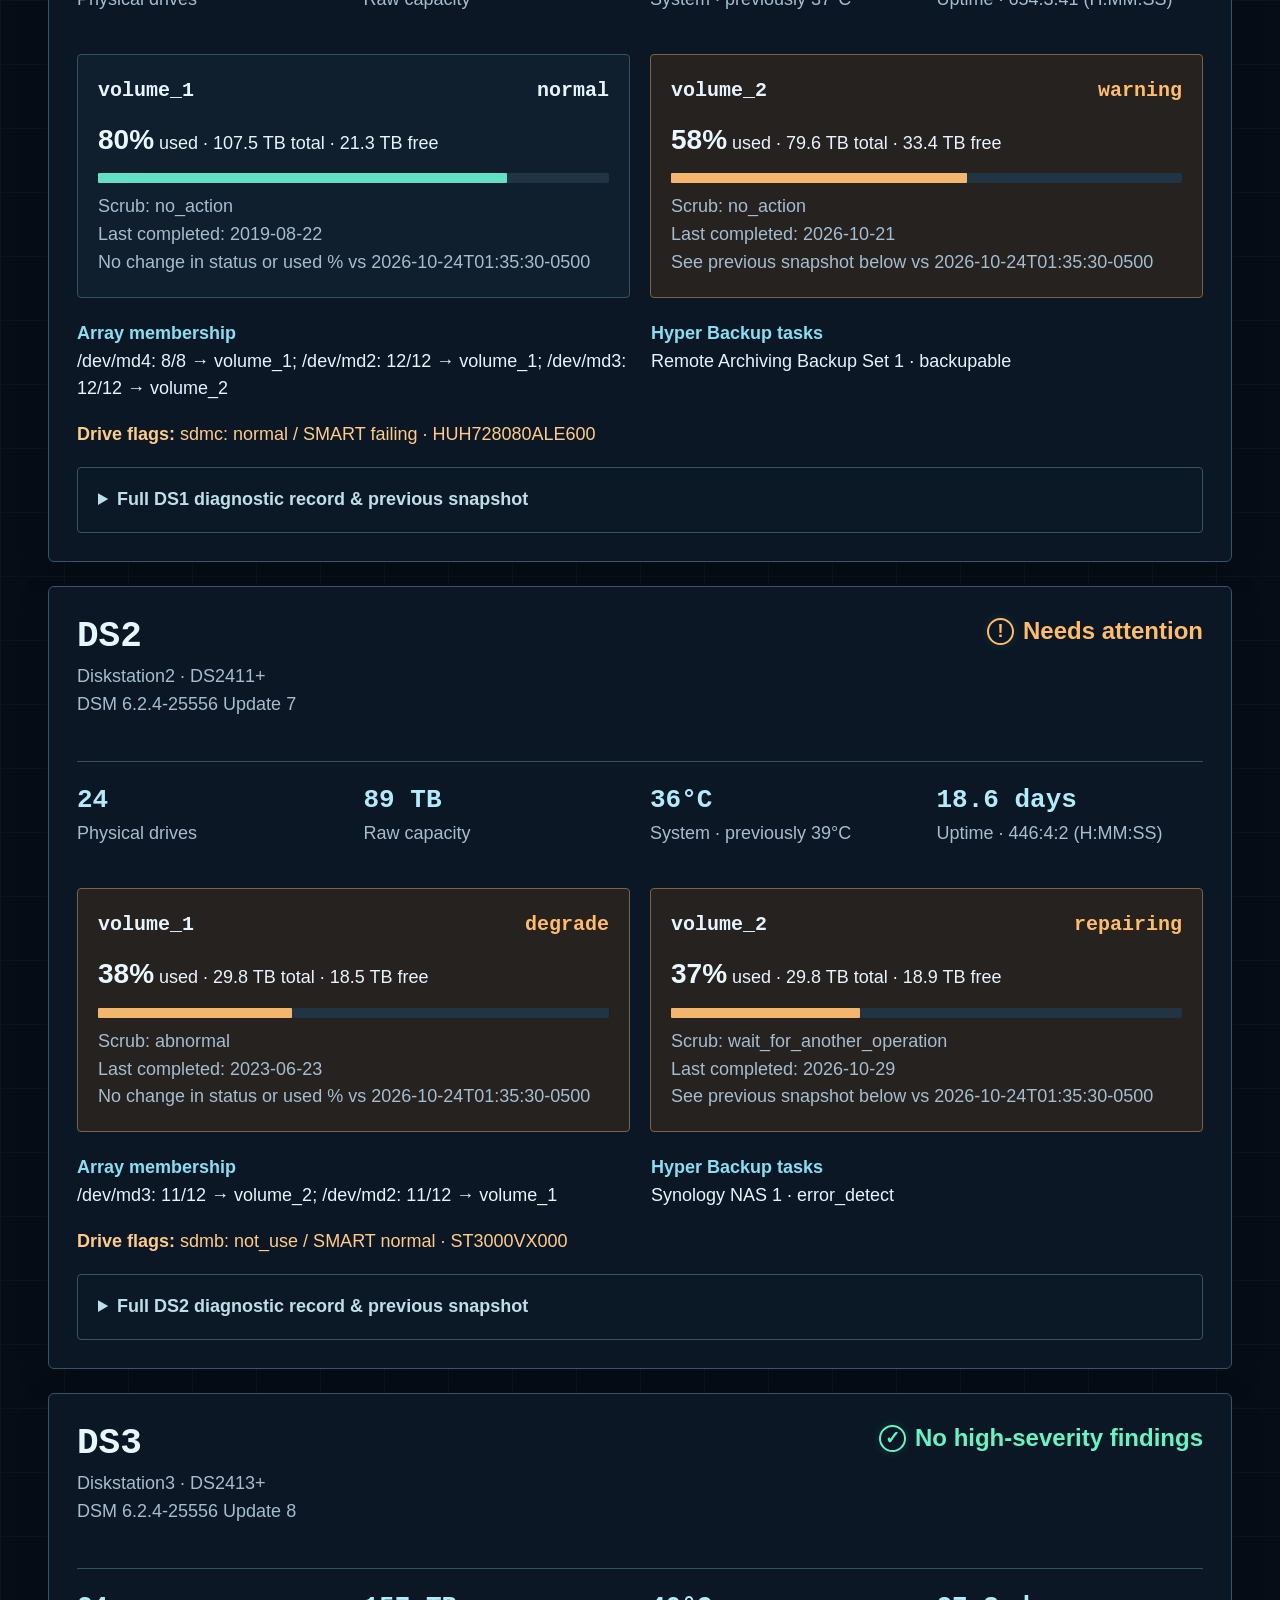
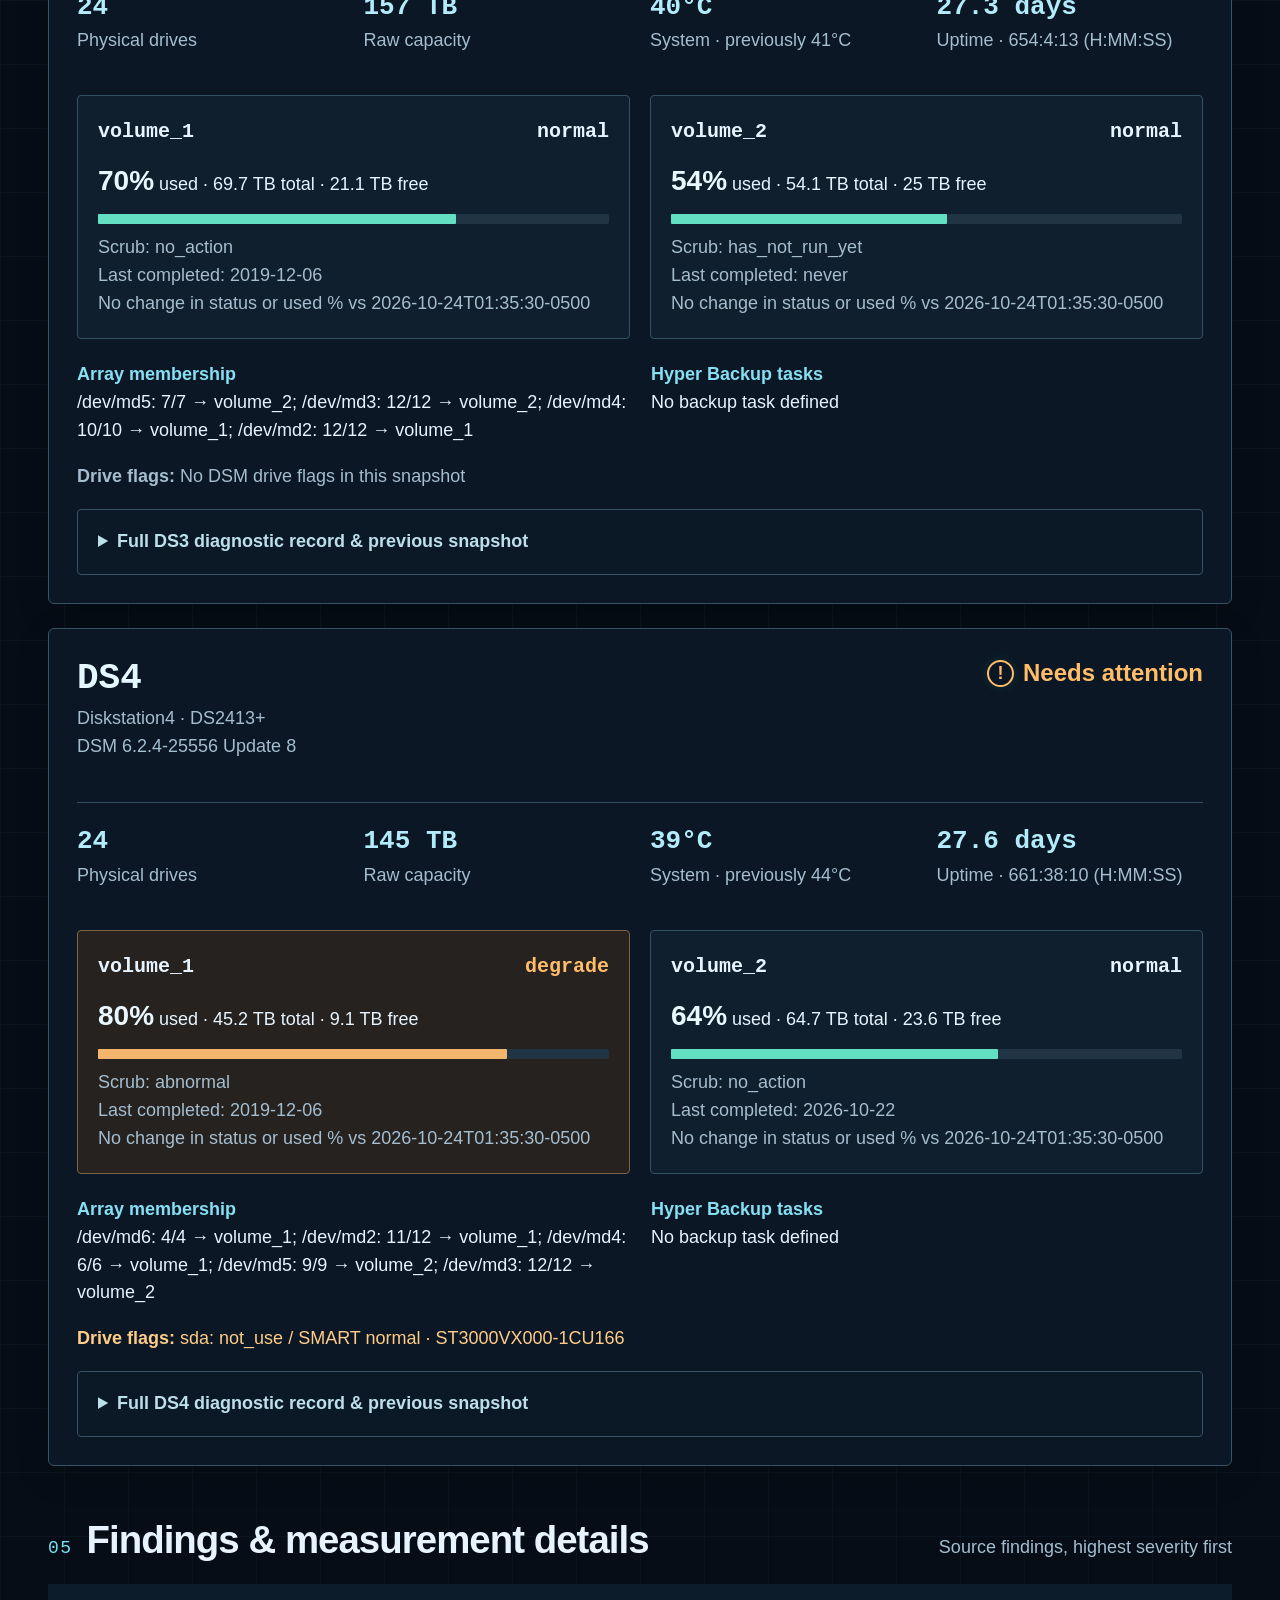
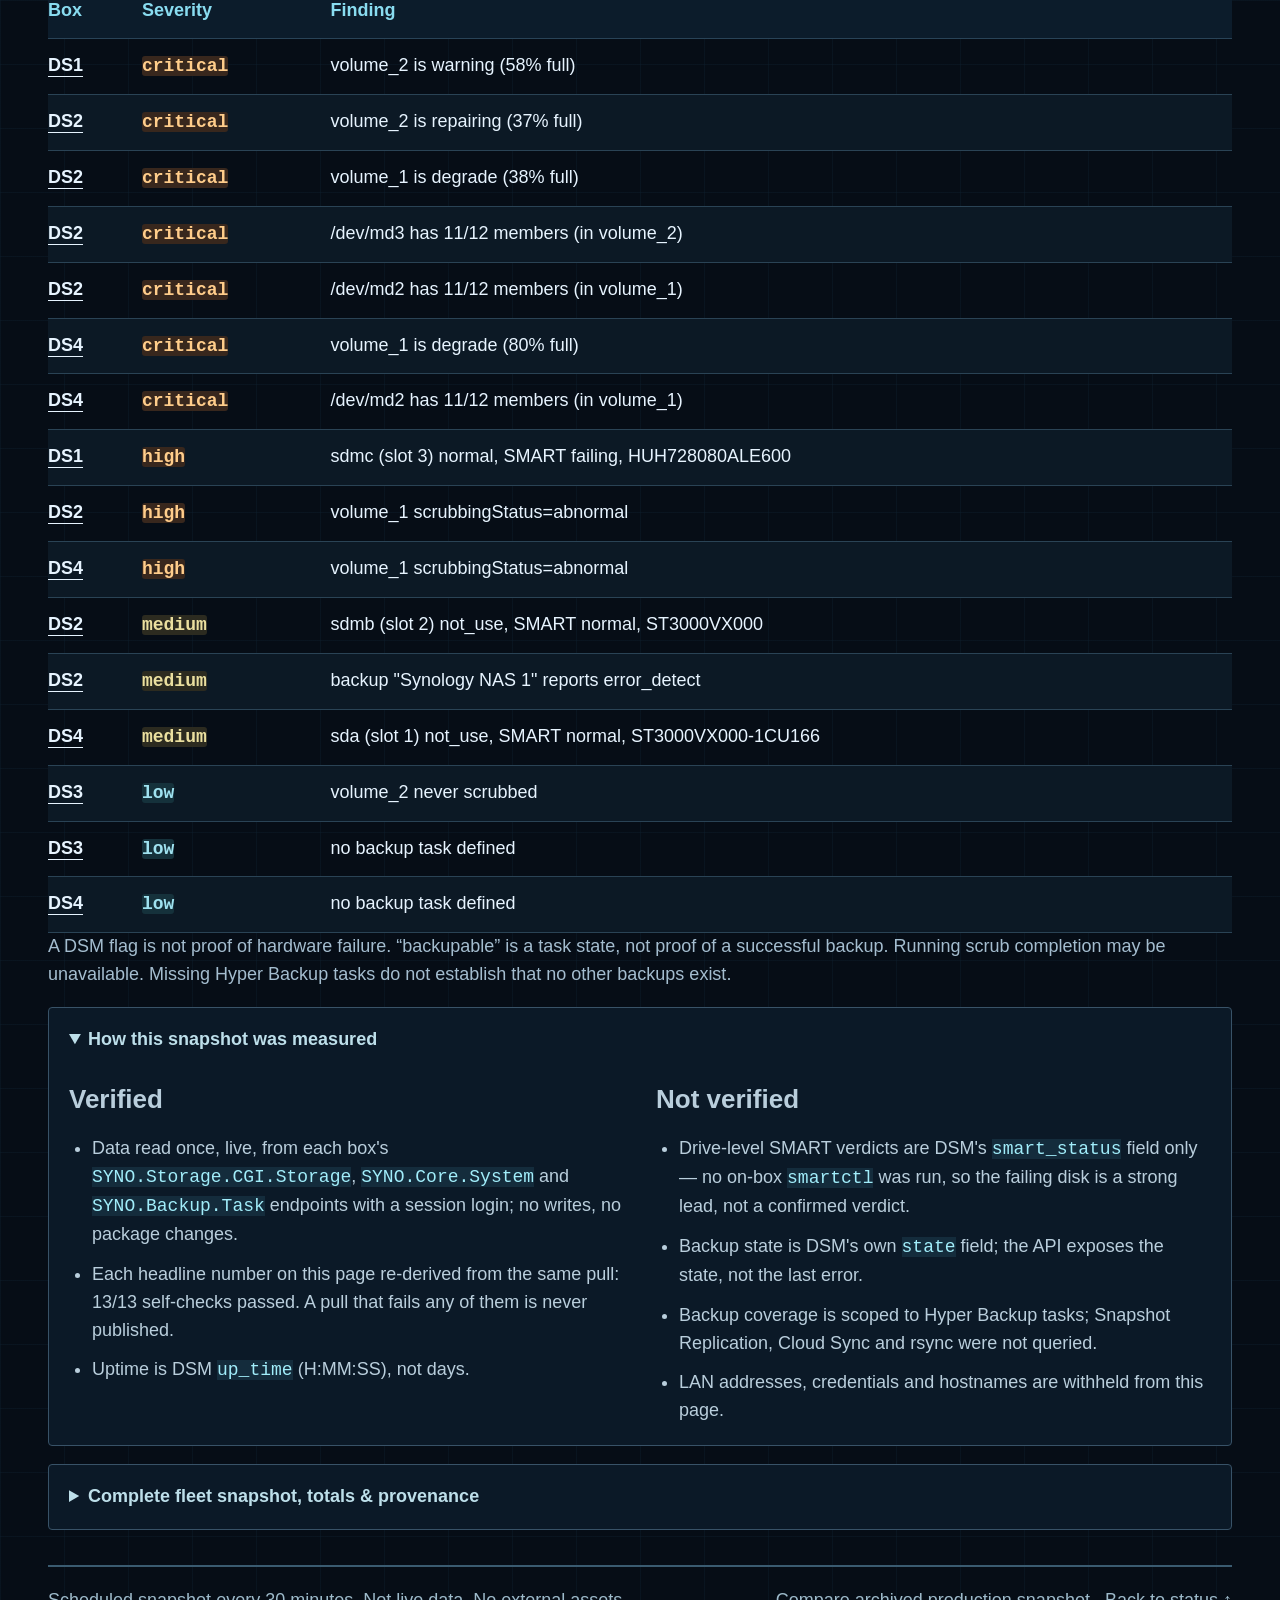
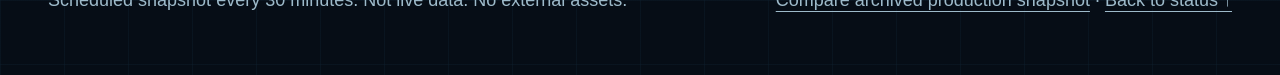
==== commit cdae968b: "snapshot: refresh 2026-11-28 05:01" ====
--- a/index.html
+++ b/index.html
@@ -18,7 +18,7 @@
 #capacity .capacity{padding:42px}#capacity .capacity-main strong{font-size:clamp(64px,7vw,104px)}#capacity .capacity-meta strong{font-size:32px}#capacity .capacity-track{height:64px;margin:28px 0 20px}#capacity .capacity-track span{background:repeating-linear-gradient(90deg,#79e5f5 0,#79e5f5 20px,#337f94 20px,#337f94 24px)}#capacity .capacity-labels{font-size:24px}#capacity .capacity-boxes{grid-template-columns:repeat(2,minmax(0,1fr));gap:24px}#capacity .mini-cap{padding:28px;min-width:0}#capacity .mini-cap>a{font-size:32px}#capacity .mini-cap p{font-size:24px}#capacity .mini-track{height:28px;margin:18px 0 22px}#capacity .drive-dots{display:grid;grid-template-columns:repeat(12,minmax(0,1fr));gap:8px}#capacity .drive-dots i{display:block;width:100%;height:32px;min-width:0;border:1px solid #9cf4dc60;border-radius:3px}#capacity .drive-dots i.flag{border-color:#ffe1a880}
 @media(max-width:620px){#capacity .capacity{padding:26px 20px}#capacity .capacity-main strong{font-size:60px}#capacity .capacity-meta strong{font-size:28px}#capacity .capacity-track{height:52px}#capacity .capacity-labels{font-size:21px}#capacity .capacity-boxes{grid-template-columns:1fr}#capacity .mini-cap{padding:24px 20px}#capacity .mini-cap p{font-size:22px}#capacity .drive-dots{grid-template-columns:repeat(8,minmax(0,1fr));gap:7px}#capacity .drive-dots i{height:34px}}
 @media print{body{background:#fff;color:#111}.capacity,.box,.whatbox,.volume,.fleet-strip{background:#fff;color:#111;box-shadow:none}*{text-shadow:none!important}}
-</style></head><body data-stamp="2026-11-28T04:31:52.334773"><a class="skip" href="#overview">Skip to fleet status</a><main class="wrap"><div class="edition"><b>HOME INFRASTRUCTURE / FLEET MONITOR</b><span class="preview-tag">SCHEDULED SNAPSHOT · EVERY 30 MINUTES</span></div><header class="masthead"><div><p class="kicker">Storage, at a glance</p><h1>Diskstation Fleet</h1></div><p class="snapshot">Snapshot: 2026-11-28T04:31:52.334773<br>Scheduled capture every 30 minutes, not live telemetry. Last good snapshot remains if a refresh fails.</p></header><nav class="nav" aria-label="Page sections"><a href="#overview">Fleet status</a><a href="#capacity">Capacity</a><a href="#whatbox">Whatbox</a><a href="#boxes">Box readouts</a><a href="#findings">Findings &amp; details</a></nav>
+</style></head><body data-stamp="2026-11-28T05:01:31.691682"><a class="skip" href="#overview">Skip to fleet status</a><main class="wrap"><div class="edition"><b>HOME INFRASTRUCTURE / FLEET MONITOR</b><span class="preview-tag">SCHEDULED SNAPSHOT · EVERY 30 MINUTES</span></div><header class="masthead"><div><p class="kicker">Storage, at a glance</p><h1>Diskstation Fleet</h1></div><p class="snapshot">Snapshot: 2026-11-28T05:01:31.691682<br>Scheduled capture every 30 minutes, not live telemetry. Last good snapshot remains if a refresh fails.</p></header><nav class="nav" aria-label="Page sections"><a href="#overview">Fleet status</a><a href="#capacity">Capacity</a><a href="#whatbox">Whatbox</a><a href="#boxes">Box readouts</a><a href="#findings">Findings &amp; details</a></nav>
 <section id="overview"><div class="section-head"><h2><span class="section-no">01</span>Fleet status</h2><span class="note-label">4 boxes reported in this snapshot</span></div><div class="overview-lead"><p class="lead"><span class="rust">DS1, DS2, DS4 need attention.</span><br>Boxes without high-severity findings: DS3.</p><p class="context">4 of 8 volumes are degraded. Drive flags and backup coverage are separate checks — see the readouts below.</p></div><div class="fleet-strip">
 <a class="fleet-card" href="#ds1"><div class="box-label">DS1<span aria-hidden="true">↗</span></div><span class="status warning"><span class="mark" aria-hidden="true">!</span>Needs attention</span><p>24 drives · 132.4 / 187.1 TB used<br>1 DSM drive flags</p><p class="read-link">Inspect box</p></a>
 <a class="fleet-card" href="#ds2"><div class="box-label">DS2<span aria-hidden="true">↗</span></div><span class="status warning"><span class="mark" aria-hidden="true">!</span>Needs attention</span><p>24 drives · 22.2 / 59.6 TB used<br>1 DSM drive flags</p><p class="read-link">Inspect box</p></a>
@@ -31,32 +31,32 @@
 <div class="mini-cap"><a href="#ds3">DS3</a><p>77.7 / 123.8 TB used</p><div class="mini-track " role="img" aria-label="62.8 percent used"><span style="width:62.76%"></span></div><div class="drive-dots" aria-hidden="true"><i class=""></i><i class=""></i><i class=""></i><i class=""></i><i class=""></i><i class=""></i><i class=""></i><i class=""></i><i class=""></i><i class=""></i><i class=""></i><i class=""></i><i class=""></i><i class=""></i><i class=""></i><i class=""></i><i class=""></i><i class=""></i><i class=""></i><i class=""></i><i class=""></i><i class=""></i><i class=""></i><i class=""></i></div><p>24 drives · 0 flagged</p></div>
 <div class="mini-cap"><a href="#ds4">DS4</a><p>77.2 / 109.9 TB used</p><div class="mini-track warning" role="img" aria-label="70.2 percent used"><span style="width:70.25%"></span></div><div class="drive-dots" aria-hidden="true"><i class=""></i><i class=""></i><i class=""></i><i class=""></i><i class=""></i><i class=""></i><i class=""></i><i class=""></i><i class=""></i><i class=""></i><i class=""></i><i class=""></i><i class=""></i><i class=""></i><i class=""></i><i class=""></i><i class=""></i><i class=""></i><i class=""></i><i class=""></i><i class=""></i><i class=""></i><i class=""></i><i class="flag"></i></div><p>24 drives · 1 flagged</p></div>
 </div><p class="legend">Each small mark is one drive; amber marks are DSM flags, not physical slot positions.</p></section>
-<section class="section whatbox" id="whatbox"><div class="section-head"><h2><span class="section-no">03</span>Whatbox</h2><span class="note-label">11 samples · hour average</span></div><p class="whatbox-note">2026-11-28 02:34:01 → 2026-11-28 03:29:01 (source local time). CPU, memory and disk are our slot. Network is the whole server, a rate — no link-speed percentage is available.</p><div class="whatbox-grid">
-<div class="what-stat"><h3>CPU · our slot</h3><strong>2.5%</strong><p>of 64 host cores</p><p>1.63 cores average · no CPU cap</p></div>
-<div class="what-stat"><h3>Memory · our slot</h3><strong>80%</strong><p>of 64 GiB limit</p><p>51.2 GiB average</p></div>
-<div class="what-stat"><h3>Disk · our slot</h3><strong>52.7%</strong><p>11.6 TB of 22.0 TB</p><p>3.32 MB/s read · 3.21 MB/s write</p></div>
-<div class="what-stat"><h3>Network · whole server</h3><strong>93.7</strong><p>MB/s outbound</p><p>5.1 MB/s inbound · not slot traffic</p></div>
+<section class="section whatbox" id="whatbox"><div class="section-head"><h2><span class="section-no">03</span>Whatbox</h2><span class="note-label">11 samples · hour average</span></div><p class="whatbox-note">2026-11-28 03:04:01 → 2026-11-28 03:59:03 (source local time). CPU, memory and disk are our slot. Network is the whole server, a rate — no link-speed percentage is available.</p><div class="whatbox-grid">
+<div class="what-stat"><h3>CPU · our slot</h3><strong>2.4%</strong><p>of 64 host cores</p><p>1.55 cores average · no CPU cap</p></div>
+<div class="what-stat"><h3>Memory · our slot</h3><strong>82%</strong><p>of 64 GiB limit</p><p>52.2 GiB average</p></div>
+<div class="what-stat"><h3>Disk · our slot</h3><strong>52.7%</strong><p>11.6 TB of 22.0 TB</p><p>17.03 MB/s read · 4.64 MB/s write</p></div>
+<div class="what-stat"><h3>Network · whole server</h3><strong>89.3</strong><p>MB/s outbound</p><p>14.2 MB/s inbound · not slot traffic</p></div>
 </div><details><summary>Whatbox measurement details &amp; exact snapshot</summary><p class="note-label">CPU percentage is average cores ÷ host core count × 100, not a count of cores. GiB uses binary bytes; TB and MB/s use decimal bytes. Disk size is used + available, not a plan quota.</p><pre>{
   &quot;n&quot;: 11,
-  &quot;slot_cpu_cores_avg&quot;: 1.630327728442085,
-  &quot;slot_mem_bytes_avg&quot;: 54970968622.545456,
-  &quot;slot_io_read_bps_avg&quot;: 3323304.3047491666,
-  &quot;slot_io_write_bps_avg&quot;: 3214428.7211474064,
-  &quot;home_used_kb_avg&quot;: 11323872997.818182,
-  &quot;home_avail_kb_avg&quot;: 10159362330.181818,
-  &quot;host_net_rx_bps_avg&quot;: 5101277.880148583,
-  &quot;host_net_tx_bps_avg&quot;: 93684352.43385087,
-  &quot;window_start_local&quot;: &quot;2026-11-28 02:34:01&quot;,
-  &quot;window_end_local&quot;: &quot;2026-11-28 03:29:01&quot;,
+  &quot;slot_cpu_cores_avg&quot;: 1.5539441407573753,
+  &quot;slot_mem_bytes_avg&quot;: 56069833448.72727,
+  &quot;slot_io_read_bps_avg&quot;: 17028482.857299186,
+  &quot;slot_io_write_bps_avg&quot;: 4635822.48200873,
+  &quot;home_used_kb_avg&quot;: 11326737759.636364,
+  &quot;home_avail_kb_avg&quot;: 10156497568.363636,
+  &quot;host_net_rx_bps_avg&quot;: 14223681.460186733,
+  &quot;host_net_tx_bps_avg&quot;: 89261533.8610178,
+  &quot;window_start_local&quot;: &quot;2026-11-28 03:04:01&quot;,
+  &quot;window_end_local&quot;: &quot;2026-11-28 03:59:03&quot;,
   &quot;cpu_max&quot;: &quot;max&quot;,
   &quot;memory_max_bytes&quot;: 68719476736,
   &quot;box_cores&quot;: 64,
   &quot;cpuset&quot;: &quot;0-63&quot;,
   &quot;network_scope&quot;: &quot;host-wide; this slot has no network counter and the link speed is unreadable&quot;,
-  &quot;measured&quot;: &quot;2026-11-28T09:31:53+00:00&quot;,
+  &quot;measured&quot;: &quot;2026-11-28T10:01:40+00:00&quot;,
   &quot;source&quot;: &quot;host_metrics.db samples, last 3600s, plus cgroup limits read the same minute&quot;
 }</pre></details></section><section class="section" id="boxes"><div class="section-head"><h2><span class="section-no">04</span>Individual box readouts</h2><span class="note-label">Volumes, arrays, drive flags &amp; backups</span></div>
-<article class="box" id="ds1"><header><div><h3>DS1</h3><p class="model">Diskstation1 · DS2413+<br>DSM 6.2.4-25556 Update 8</p></div><span class="status warning"><span class="mark" aria-hidden="true">!</span>Needs attention</span></header><div class="metrics"><div class="metric"><strong>24</strong>Physical drives</div><div class="metric"><strong>232 TB</strong>Raw capacity</div><div class="metric"><strong>32°C</strong>System · previously 37°C</div><div class="metric"><strong>27.2 days</strong>Uptime · 653:33:41 (H:MM:SS)</div></div><div class="volumes">
+<article class="box" id="ds1"><header><div><h3>DS1</h3><p class="model">Diskstation1 · DS2413+<br>DSM 6.2.4-25556 Update 8</p></div><span class="status warning"><span class="mark" aria-hidden="true">!</span>Needs attention</span></header><div class="metrics"><div class="metric"><strong>24</strong>Physical drives</div><div class="metric"><strong>232 TB</strong>Raw capacity</div><div class="metric"><strong>32°C</strong>System · previously 37°C</div><div class="metric"><strong>27.3 days</strong>Uptime · 654:3:41 (H:MM:SS)</div></div><div class="volumes">
 <div class="volume "><div class="volume-head"><span>volume_1</span><span class="">normal</span></div><p class="vol-stat"><strong>80%</strong> used · 107.5 TB total · 21.3 TB free</p><div class="mini-track " role="img" aria-label="80 percent used"><span style="width:80%"></span></div><p class="vol-meta">Scrub: no_action<br>Last completed: 2019-08-22<br>No change in status or used % vs 2026-10-24T01:35:30-0500</p></div>
 <div class="volume warning"><div class="volume-head"><span>volume_2</span><span class="rust">warning</span></div><p class="vol-stat"><strong>58%</strong> used · 79.6 TB total · 33.4 TB free</p><div class="mini-track warning" role="img" aria-label="58 percent used"><span style="width:58%"></span></div><p class="vol-meta">Scrub: no_action<br>Last completed: 2026-10-21<br>See previous snapshot below vs 2026-10-24T01:35:30-0500</p></div>
 </div><div class="box-note"><p><b>Array membership</b>/dev/md4: 8/8 → volume_1; /dev/md2: 12/12 → volume_1; /dev/md3: 12/12 → volume_2</p><p><b>Hyper Backup tasks</b>Remote Archiving Backup Set 1 · backupable</p></div><p class="note-label warning-text" style="margin:18px 0 0"><b>Drive flags:</b> sdmc: normal / SMART failing · HUH728080ALE600</p><details><summary>Full DS1 diagnostic record &amp; previous snapshot</summary><p class="note-label">All source fields preserved, including scrub schedules as reported (which may be historical), failure counts, previous uptime, and previous volume fields.</p><pre>{
@@ -64,8 +64,8 @@
   &quot;name&quot;: &quot;Diskstation1&quot;,
   &quot;model&quot;: &quot;DS2413+&quot;,
   &quot;dsm&quot;: &quot;DSM 6.2.4-25556 Update 8&quot;,
-  &quot;up_raw&quot;: &quot;653:33:41&quot;,
-  &quot;up_h&quot;: 653.5613888888889,
+  &quot;up_raw&quot;: &quot;654:3:41&quot;,
+  &quot;up_h&quot;: 654.0613888888889,
   &quot;temp&quot;: 32,
   &quot;prev_temp&quot;: 37,
   &quot;prev_uptime&quot;: &quot;157:4:0&quot;,
@@ -168,7 +168,7 @@
     }
   }
 }</pre></details></article>
-<article class="box" id="ds2"><header><div><h3>DS2</h3><p class="model">Diskstation2 · DS2411+<br>DSM 6.2.4-25556 Update 7</p></div><span class="status warning"><span class="mark" aria-hidden="true">!</span>Needs attention</span></header><div class="metrics"><div class="metric"><strong>24</strong>Physical drives</div><div class="metric"><strong>89 TB</strong>Raw capacity</div><div class="metric"><strong>36°C</strong>System · previously 39°C</div><div class="metric"><strong>18.6 days</strong>Uptime · 445:34:18 (H:MM:SS)</div></div><div class="volumes">
+<article class="box" id="ds2"><header><div><h3>DS2</h3><p class="model">Diskstation2 · DS2411+<br>DSM 6.2.4-25556 Update 7</p></div><span class="status warning"><span class="mark" aria-hidden="true">!</span>Needs attention</span></header><div class="metrics"><div class="metric"><strong>24</strong>Physical drives</div><div class="metric"><strong>89 TB</strong>Raw capacity</div><div class="metric"><strong>36°C</strong>System · previously 39°C</div><div class="metric"><strong>18.6 days</strong>Uptime · 446:4:2 (H:MM:SS)</div></div><div class="volumes">
 <div class="volume warning"><div class="volume-head"><span>volume_1</span><span class="rust">degrade</span></div><p class="vol-stat"><strong>38%</strong> used · 29.8 TB total · 18.5 TB free</p><div class="mini-track warning" role="img" aria-label="38 percent used"><span style="width:38%"></span></div><p class="vol-meta">Scrub: abnormal<br>Last completed: 2023-06-23<br>No change in status or used % vs 2026-10-24T01:35:30-0500</p></div>
 <div class="volume warning"><div class="volume-head"><span>volume_2</span><span class="rust">repairing</span></div><p class="vol-stat"><strong>37%</strong> used · 29.8 TB total · 18.9 TB free</p><div class="mini-track warning" role="img" aria-label="37 percent used"><span style="width:37%"></span></div><p class="vol-meta">Scrub: wait_for_another_operation<br>Last completed: 2026-10-29<br>See previous snapshot below vs 2026-10-24T01:35:30-0500</p></div>
 </div><div class="box-note"><p><b>Array membership</b>/dev/md3: 11/12 → volume_2; /dev/md2: 11/12 → volume_1</p><p><b>Hyper Backup tasks</b>Synology NAS 1 · error_detect</p></div><p class="note-label warning-text" style="margin:18px 0 0"><b>Drive flags:</b> sdmb: not_use / SMART normal · ST3000VX000</p><details><summary>Full DS2 diagnostic record &amp; previous snapshot</summary><p class="note-label">All source fields preserved, including scrub schedules as reported (which may be historical), failure counts, previous uptime, and previous volume fields.</p><pre>{
@@ -176,8 +176,8 @@
   &quot;name&quot;: &quot;Diskstation2&quot;,
   &quot;model&quot;: &quot;DS2411+&quot;,
   &quot;dsm&quot;: &quot;DSM 6.2.4-25556 Update 7&quot;,
-  &quot;up_raw&quot;: &quot;445:34:18&quot;,
-  &quot;up_h&quot;: 445.57166666666666,
+  &quot;up_raw&quot;: &quot;446:4:2&quot;,
+  &quot;up_h&quot;: 446.0672222222222,
   &quot;temp&quot;: 36,
   &quot;prev_temp&quot;: 39,
   &quot;prev_uptime&quot;: &quot;157:4:19&quot;,
@@ -293,7 +293,7 @@
     }
   }
 }</pre></details></article>
-<article class="box" id="ds3"><header><div><h3>DS3</h3><p class="model">Diskstation3 · DS2413+<br>DSM 6.2.4-25556 Update 8</p></div><span class="status "><span class="mark" aria-hidden="true">✓</span>No high-severity findings</span></header><div class="metrics"><div class="metric"><strong>24</strong>Physical drives</div><div class="metric"><strong>157 TB</strong>Raw capacity</div><div class="metric"><strong>38°C</strong>System · previously 41°C</div><div class="metric"><strong>27.2 days</strong>Uptime · 653:34:34 (H:MM:SS)</div></div><div class="volumes">
+<article class="box" id="ds3"><header><div><h3>DS3</h3><p class="model">Diskstation3 · DS2413+<br>DSM 6.2.4-25556 Update 8</p></div><span class="status "><span class="mark" aria-hidden="true">✓</span>No high-severity findings</span></header><div class="metrics"><div class="metric"><strong>24</strong>Physical drives</div><div class="metric"><strong>157 TB</strong>Raw capacity</div><div class="metric"><strong>40°C</strong>System · previously 41°C</div><div class="metric"><strong>27.3 days</strong>Uptime · 654:4:13 (H:MM:SS)</div></div><div class="volumes">
 <div class="volume "><div class="volume-head"><span>volume_1</span><span class="">normal</span></div><p class="vol-stat"><strong>70%</strong> used · 69.7 TB total · 21.1 TB free</p><div class="mini-track " role="img" aria-label="70 percent used"><span style="width:70%"></span></div><p class="vol-meta">Scrub: no_action<br>Last completed: 2019-12-06<br>No change in status or used % vs 2026-10-24T01:35:30-0500</p></div>
 <div class="volume "><div class="volume-head"><span>volume_2</span><span class="">normal</span></div><p class="vol-stat"><strong>54%</strong> used · 54.1 TB total · 25 TB free</p><div class="mini-track " role="img" aria-label="54 percent used"><span style="width:54%"></span></div><p class="vol-meta">Scrub: has_not_run_yet<br>Last completed: never<br>No change in status or used % vs 2026-10-24T01:35:30-0500</p></div>
 </div><div class="box-note"><p><b>Array membership</b>/dev/md5: 7/7 → volume_2; /dev/md3: 12/12 → volume_2; /dev/md4: 10/10 → volume_1; /dev/md2: 12/12 → volume_1</p><p><b>Hyper Backup tasks</b>No backup task defined</p></div><p class="note-label " style="margin:18px 0 0"><b>Drive flags:</b> No DSM drive flags in this snapshot</p><details><summary>Full DS3 diagnostic record &amp; previous snapshot</summary><p class="note-label">All source fields preserved, including scrub schedules as reported (which may be historical), failure counts, previous uptime, and previous volume fields.</p><pre>{
@@ -301,9 +301,9 @@
   &quot;name&quot;: &quot;Diskstation3&quot;,
   &quot;model&quot;: &quot;DS2413+&quot;,
   &quot;dsm&quot;: &quot;DSM 6.2.4-25556 Update 8&quot;,
-  &quot;up_raw&quot;: &quot;653:34:34&quot;,
-  &quot;up_h&quot;: 653.5761111111111,
-  &quot;temp&quot;: 38,
+  &quot;up_raw&quot;: &quot;654:4:13&quot;,
+  &quot;up_h&quot;: 654.0702777777777,
+  &quot;temp&quot;: 40,
   &quot;prev_temp&quot;: 41,
   &quot;prev_uptime&quot;: &quot;205:8:44&quot;,
   &quot;n_disks&quot;: 24,
@@ -399,7 +399,7 @@
     }
   }
 }</pre></details></article>
-<article class="box" id="ds4"><header><div><h3>DS4</h3><p class="model">Diskstation4 · DS2413+<br>DSM 6.2.4-25556 Update 8</p></div><span class="status warning"><span class="mark" aria-hidden="true">!</span>Needs attention</span></header><div class="metrics"><div class="metric"><strong>24</strong>Physical drives</div><div class="metric"><strong>145 TB</strong>Raw capacity</div><div class="metric"><strong>40°C</strong>System · previously 44°C</div><div class="metric"><strong>27.5 days</strong>Uptime · 661:8:31 (H:MM:SS)</div></div><div class="volumes">
+<article class="box" id="ds4"><header><div><h3>DS4</h3><p class="model">Diskstation4 · DS2413+<br>DSM 6.2.4-25556 Update 8</p></div><span class="status warning"><span class="mark" aria-hidden="true">!</span>Needs attention</span></header><div class="metrics"><div class="metric"><strong>24</strong>Physical drives</div><div class="metric"><strong>145 TB</strong>Raw capacity</div><div class="metric"><strong>39°C</strong>System · previously 44°C</div><div class="metric"><strong>27.6 days</strong>Uptime · 661:38:10 (H:MM:SS)</div></div><div class="volumes">
 <div class="volume warning"><div class="volume-head"><span>volume_1</span><span class="rust">degrade</span></div><p class="vol-stat"><strong>80%</strong> used · 45.2 TB total · 9.1 TB free</p><div class="mini-track warning" role="img" aria-label="80 percent used"><span style="width:80%"></span></div><p class="vol-meta">Scrub: abnormal<br>Last completed: 2019-12-06<br>No change in status or used % vs 2026-10-24T01:35:30-0500</p></div>
 <div class="volume "><div class="volume-head"><span>volume_2</span><span class="">normal</span></div><p class="vol-stat"><strong>64%</strong> used · 64.7 TB total · 23.6 TB free</p><div class="mini-track " role="img" aria-label="64 percent used"><span style="width:64%"></span></div><p class="vol-meta">Scrub: no_action<br>Last completed: 2026-10-22<br>No change in status or used % vs 2026-10-24T01:35:30-0500</p></div>
 </div><div class="box-note"><p><b>Array membership</b>/dev/md6: 4/4 → volume_1; /dev/md2: 11/12 → volume_1; /dev/md4: 6/6 → volume_1; /dev/md5: 9/9 → volume_2; /dev/md3: 12/12 → volume_2</p><p><b>Hyper Backup tasks</b>No backup task defined</p></div><p class="note-label warning-text" style="margin:18px 0 0"><b>Drive flags:</b> sda: not_use / SMART normal · ST3000VX000-1CU166</p><details><summary>Full DS4 diagnostic record &amp; previous snapshot</summary><p class="note-label">All source fields preserved, including scrub schedules as reported (which may be historical), failure counts, previous uptime, and previous volume fields.</p><pre>{
@@ -407,9 +407,9 @@
   &quot;name&quot;: &quot;Diskstation4&quot;,
   &quot;model&quot;: &quot;DS2413+&quot;,
   &quot;dsm&quot;: &quot;DSM 6.2.4-25556 Update 8&quot;,
-  &quot;up_raw&quot;: &quot;661:8:31&quot;,
-  &quot;up_h&quot;: 661.1419444444444,
-  &quot;temp&quot;: 40,
+  &quot;up_raw&quot;: &quot;661:38:10&quot;,
+  &quot;up_h&quot;: 661.6361111111111,
+  &quot;temp&quot;: 39,
   &quot;prev_temp&quot;: 44,
   &quot;prev_uptime&quot;: &quot;157:4:11&quot;,
   &quot;n_disks&quot;: 24,
@@ -566,9 +566,9 @@
     not queried.</li>
    <li>LAN addresses, credentials and hostnames are withheld from this page.</li>
   </ul></div></div></details>
-<details><summary>Complete fleet snapshot, totals &amp; provenance</summary><p class="note-label">Fleet capture: 2026-11-28T04:31:52.334773 · comparison capture: 2026-10-24T01:35:30-0500</p><pre>{
-  &quot;stamp&quot;: &quot;2026-11-28T04:31:52.334773&quot;,
-  &quot;built&quot;: &quot;2026-11-28T04:31:52.334773&quot;,
+<details><summary>Complete fleet snapshot, totals &amp; provenance</summary><p class="note-label">Fleet capture: 2026-11-28T05:01:31.691682 · comparison capture: 2026-10-24T01:35:30-0500</p><pre>{
+  &quot;stamp&quot;: &quot;2026-11-28T05:01:31.691682&quot;,
+  &quot;built&quot;: &quot;2026-11-28T05:01:31.691682&quot;,
   &quot;totals&quot;: {
     &quot;disks&quot;: 96,
     &quot;raw&quot;: 623.0,
@@ -581,8 +581,8 @@
       &quot;name&quot;: &quot;Diskstation1&quot;,
       &quot;model&quot;: &quot;DS2413+&quot;,
       &quot;dsm&quot;: &quot;DSM 6.2.4-25556 Update 8&quot;,
-      &quot;up_raw&quot;: &quot;653:33:41&quot;,
-      &quot;up_h&quot;: 653.5613888888889,
+      &quot;up_raw&quot;: &quot;654:3:41&quot;,
+      &quot;up_h&quot;: 654.0613888888889,
       &quot;temp&quot;: 32,
       &quot;prev_temp&quot;: 37,
       &quot;prev_uptime&quot;: &quot;157:4:0&quot;,
@@ -690,8 +690,8 @@
       &quot;name&quot;: &quot;Diskstation2&quot;,
       &quot;model&quot;: &quot;DS2411+&quot;,
       &quot;dsm&quot;: &quot;DSM 6.2.4-25556 Update 7&quot;,
-      &quot;up_raw&quot;: &quot;445:34:18&quot;,
-      &quot;up_h&quot;: 445.57166666666666,
+      &quot;up_raw&quot;: &quot;446:4:2&quot;,
+      &quot;up_h&quot;: 446.0672222222222,
       &quot;temp&quot;: 36,
       &quot;prev_temp&quot;: 39,
       &quot;prev_uptime&quot;: &quot;157:4:19&quot;,
@@ -812,9 +812,9 @@
       &quot;name&quot;: &quot;Diskstation3&quot;,
       &quot;model&quot;: &quot;DS2413+&quot;,
       &quot;dsm&quot;: &quot;DSM 6.2.4-25556 Update 8&quot;,
-      &quot;up_raw&quot;: &quot;653:34:34&quot;,
-      &quot;up_h&quot;: 653.5761111111111,
-      &quot;temp&quot;: 38,
+      &quot;up_raw&quot;: &quot;654:4:13&quot;,
+      &quot;up_h&quot;: 654.0702777777777,
+      &quot;temp&quot;: 40,
       &quot;prev_temp&quot;: 41,
       &quot;prev_uptime&quot;: &quot;205:8:44&quot;,
       &quot;n_disks&quot;: 24,
@@ -915,9 +915,9 @@
       &quot;name&quot;: &quot;Diskstation4&quot;,
       &quot;model&quot;: &quot;DS2413+&quot;,
       &quot;dsm&quot;: &quot;DSM 6.2.4-25556 Update 8&quot;,
-      &quot;up_raw&quot;: &quot;661:8:31&quot;,
-      &quot;up_h&quot;: 661.1419444444444,
-      &quot;temp&quot;: 40,
+      &quot;up_raw&quot;: &quot;661:38:10&quot;,
+      &quot;up_h&quot;: 661.6361111111111,
+      &quot;temp&quot;: 39,
       &quot;prev_temp&quot;: 44,
       &quot;prev_uptime&quot;: &quot;157:4:11&quot;,
       &quot;n_disks&quot;: 24,
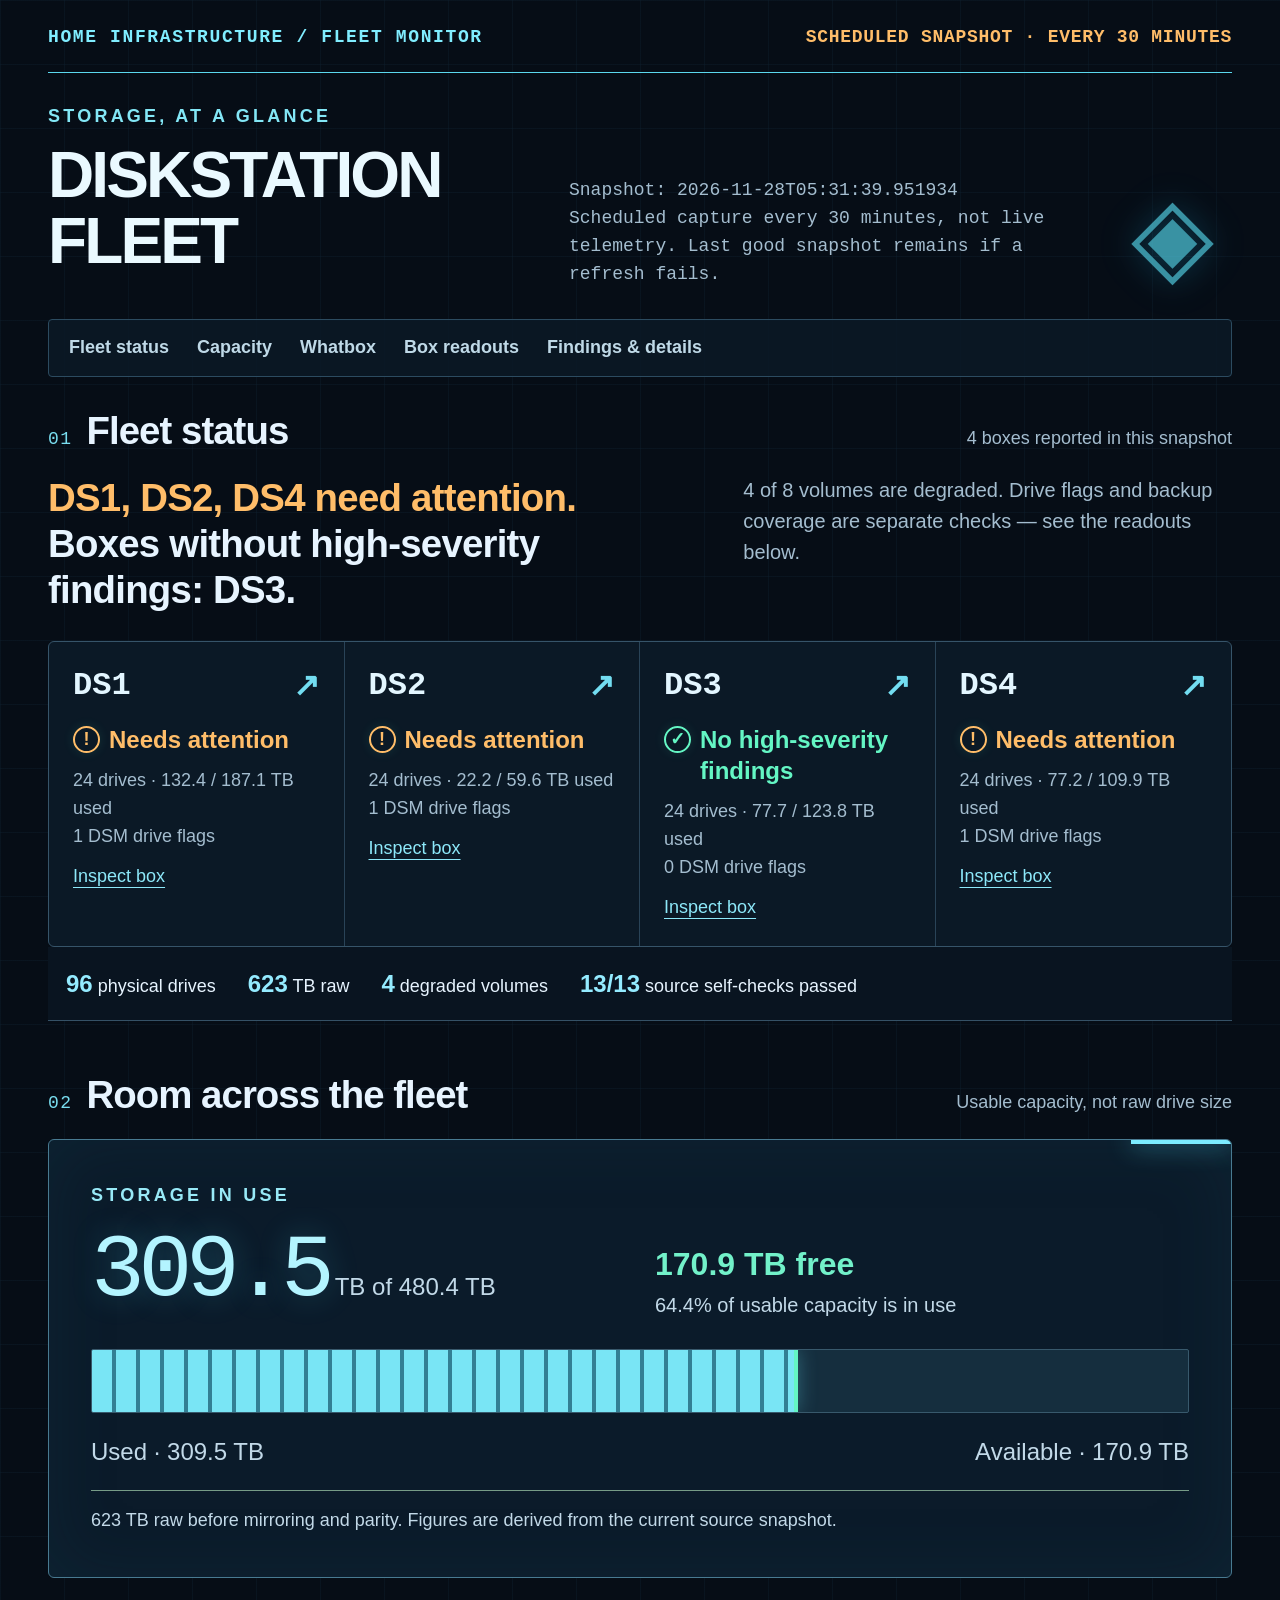
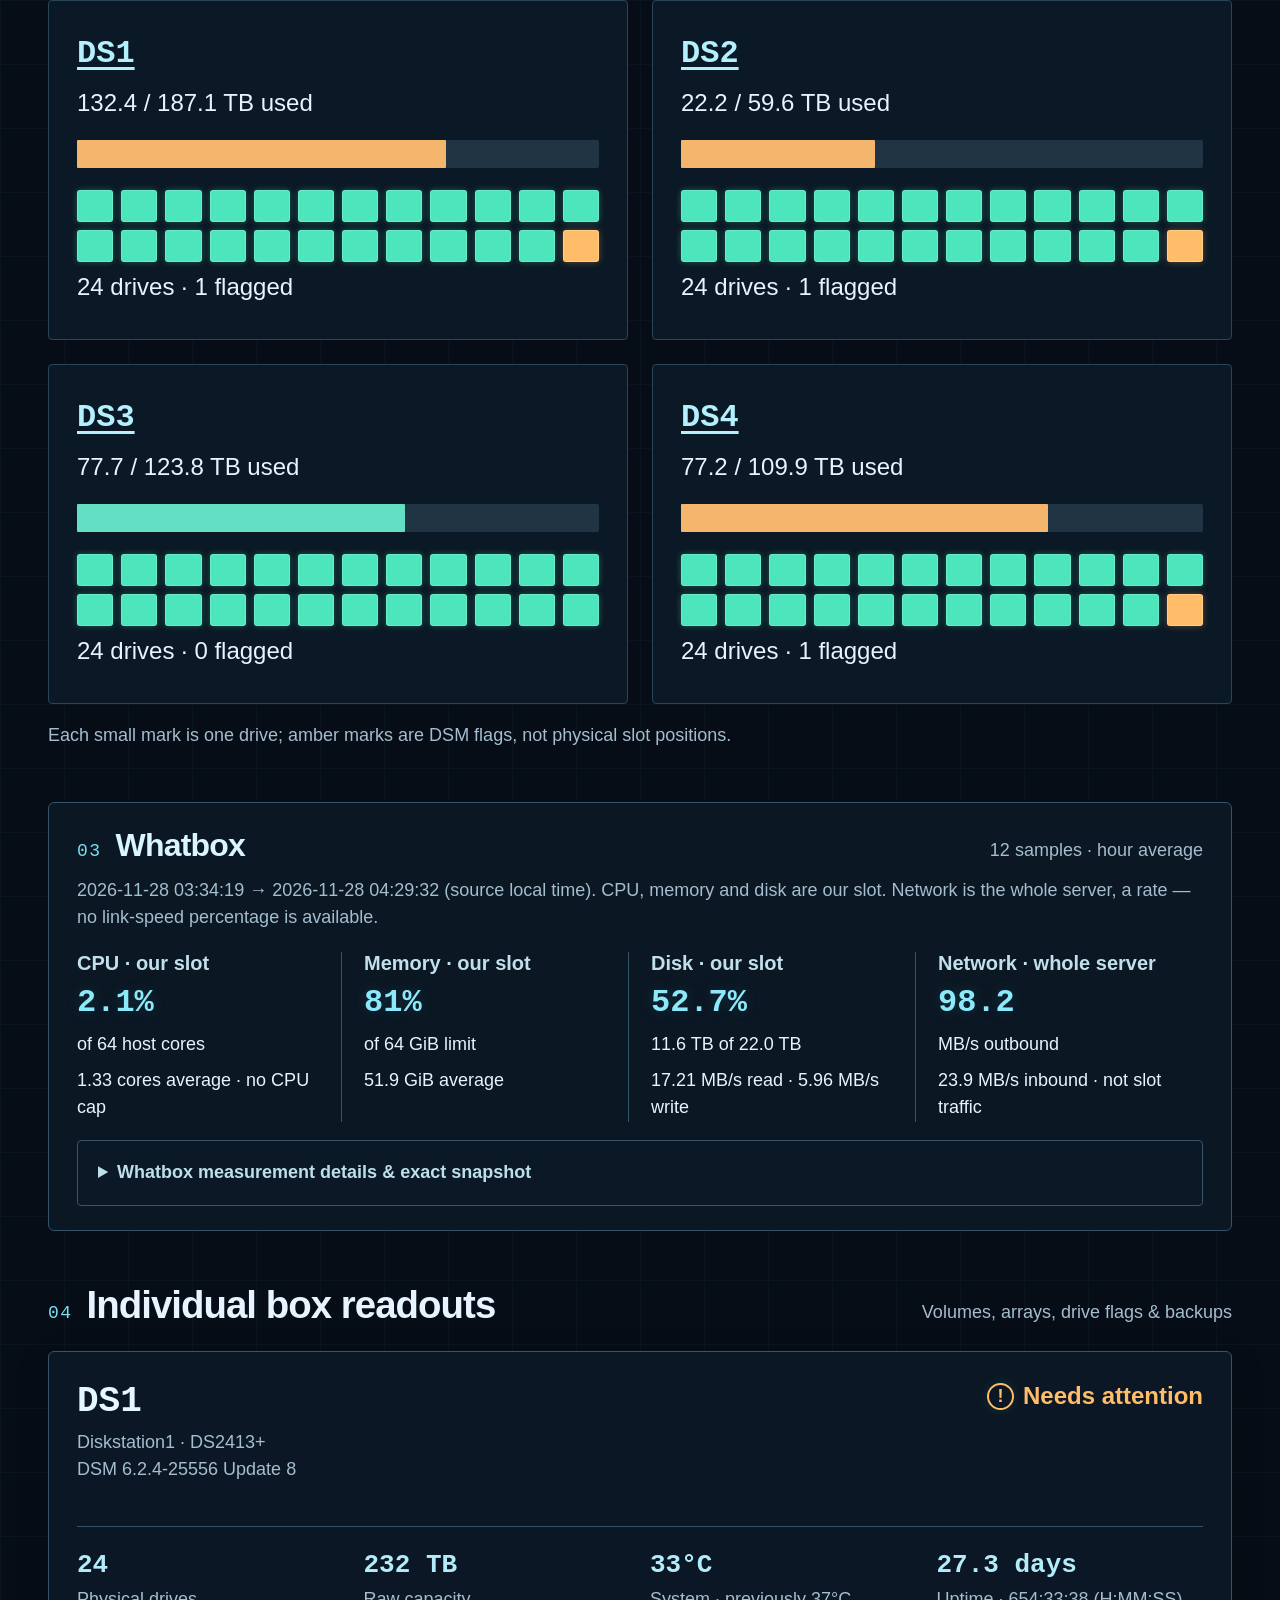
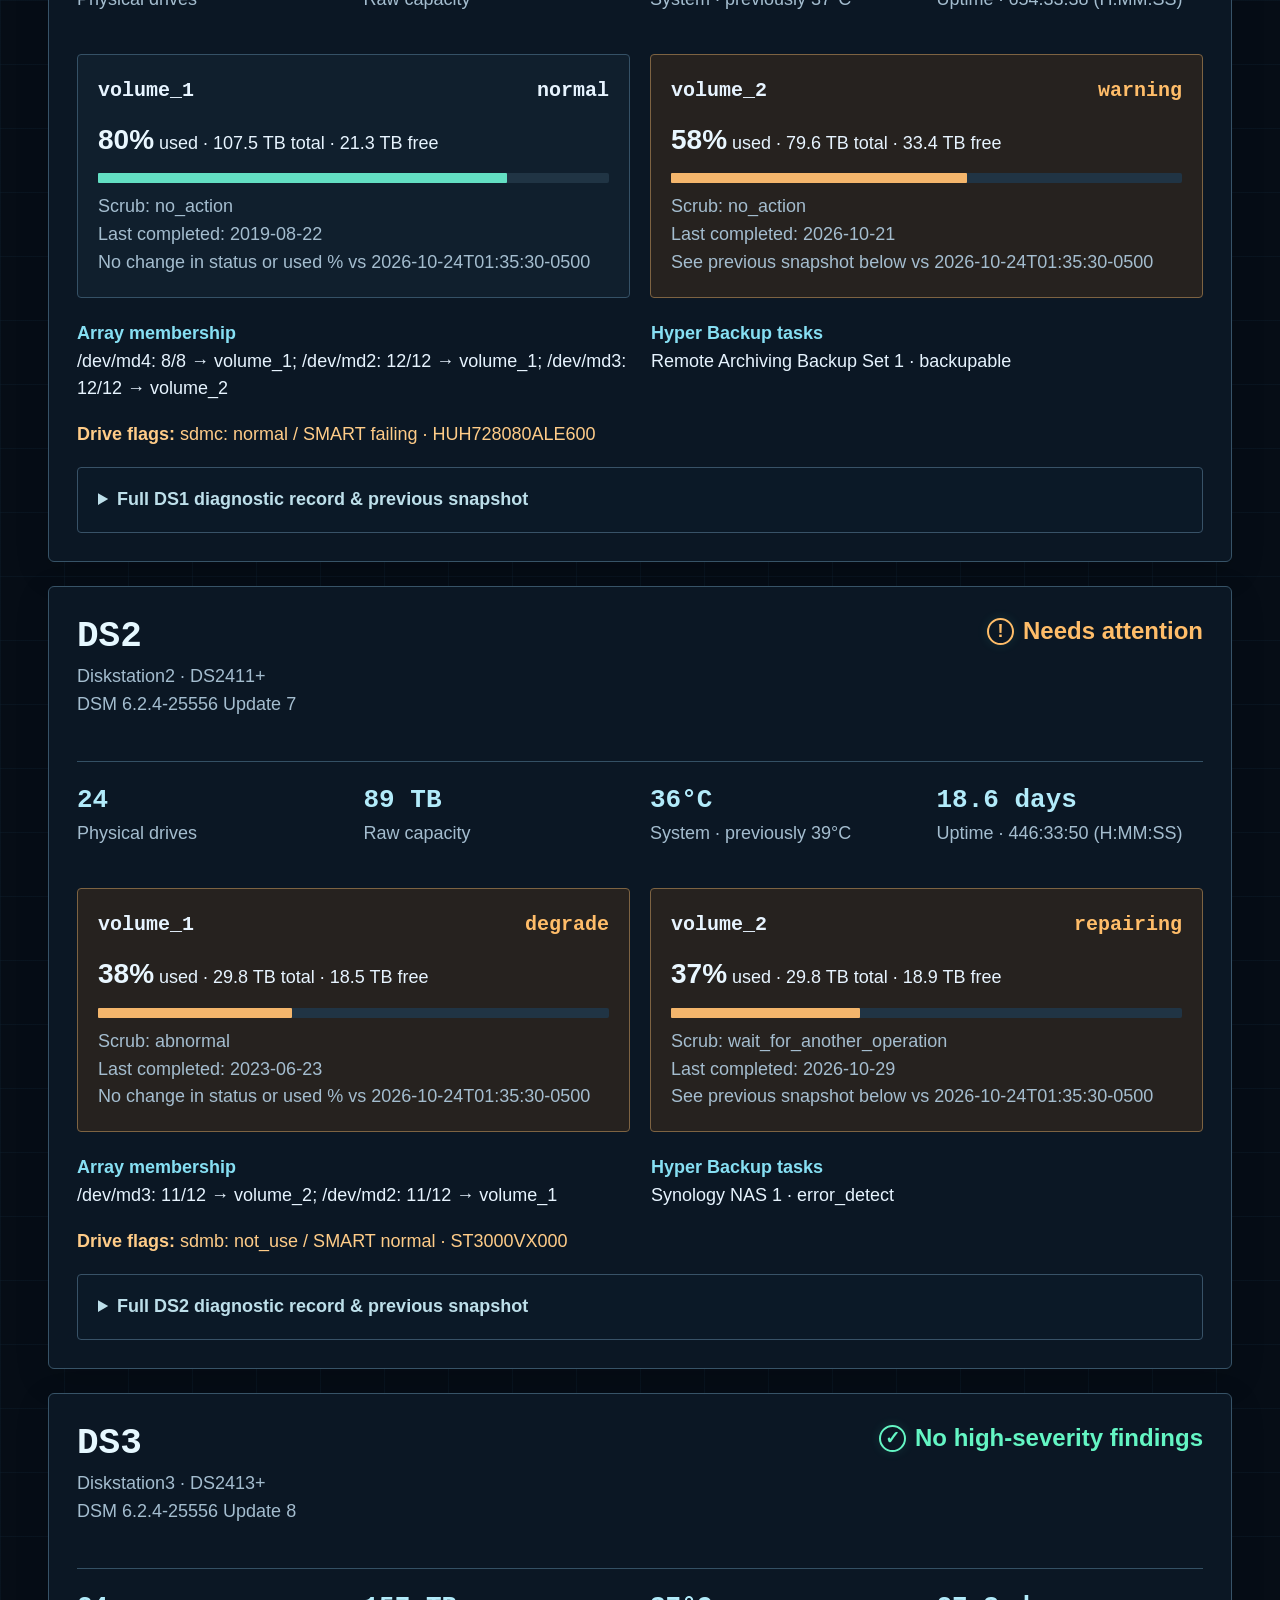
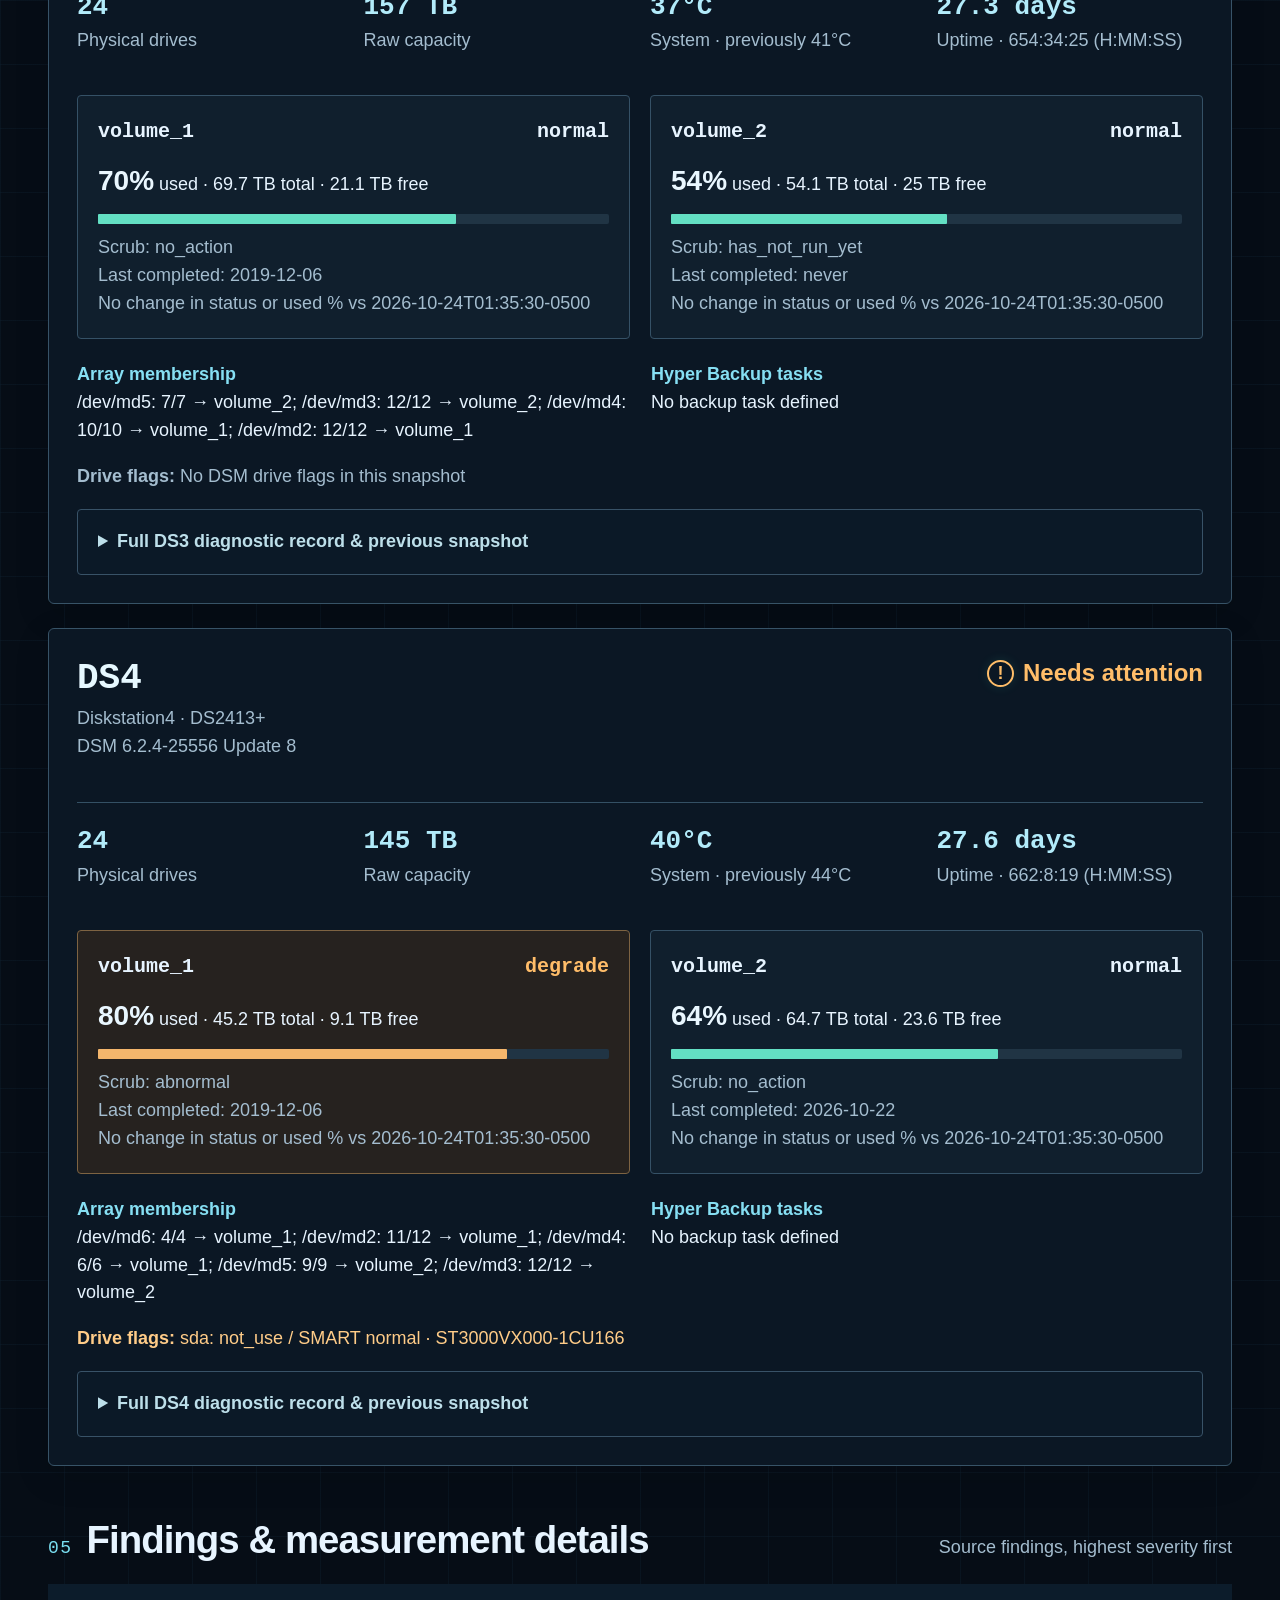
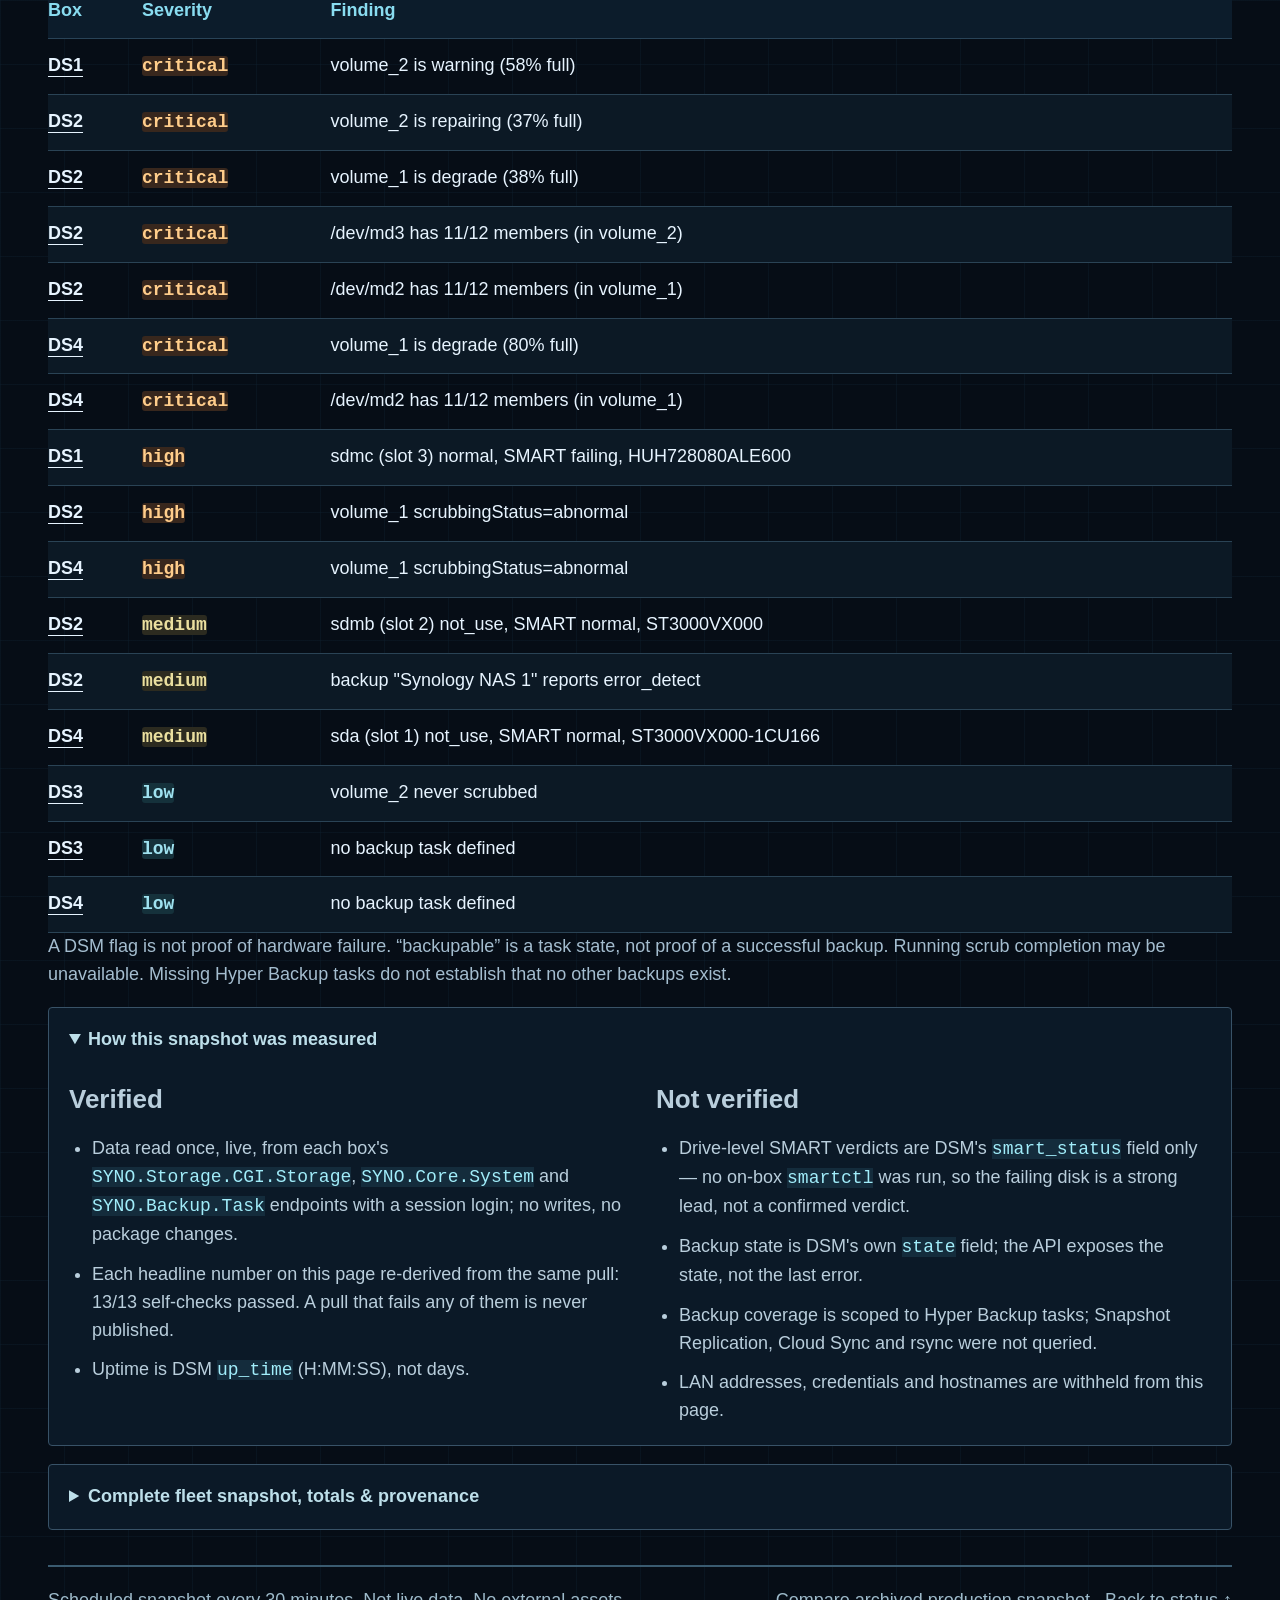
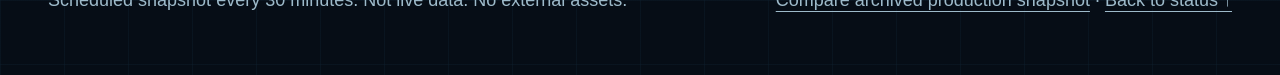
==== commit 817df4f3: "snapshot: refresh 2026-11-28 05:31" ====
--- a/index.html
+++ b/index.html
@@ -18,7 +18,7 @@
 #capacity .capacity{padding:42px}#capacity .capacity-main strong{font-size:clamp(64px,7vw,104px)}#capacity .capacity-meta strong{font-size:32px}#capacity .capacity-track{height:64px;margin:28px 0 20px}#capacity .capacity-track span{background:repeating-linear-gradient(90deg,#79e5f5 0,#79e5f5 20px,#337f94 20px,#337f94 24px)}#capacity .capacity-labels{font-size:24px}#capacity .capacity-boxes{grid-template-columns:repeat(2,minmax(0,1fr));gap:24px}#capacity .mini-cap{padding:28px;min-width:0}#capacity .mini-cap>a{font-size:32px}#capacity .mini-cap p{font-size:24px}#capacity .mini-track{height:28px;margin:18px 0 22px}#capacity .drive-dots{display:grid;grid-template-columns:repeat(12,minmax(0,1fr));gap:8px}#capacity .drive-dots i{display:block;width:100%;height:32px;min-width:0;border:1px solid #9cf4dc60;border-radius:3px}#capacity .drive-dots i.flag{border-color:#ffe1a880}
 @media(max-width:620px){#capacity .capacity{padding:26px 20px}#capacity .capacity-main strong{font-size:60px}#capacity .capacity-meta strong{font-size:28px}#capacity .capacity-track{height:52px}#capacity .capacity-labels{font-size:21px}#capacity .capacity-boxes{grid-template-columns:1fr}#capacity .mini-cap{padding:24px 20px}#capacity .mini-cap p{font-size:22px}#capacity .drive-dots{grid-template-columns:repeat(8,minmax(0,1fr));gap:7px}#capacity .drive-dots i{height:34px}}
 @media print{body{background:#fff;color:#111}.capacity,.box,.whatbox,.volume,.fleet-strip{background:#fff;color:#111;box-shadow:none}*{text-shadow:none!important}}
-</style></head><body data-stamp="2026-11-28T05:01:31.691682"><a class="skip" href="#overview">Skip to fleet status</a><main class="wrap"><div class="edition"><b>HOME INFRASTRUCTURE / FLEET MONITOR</b><span class="preview-tag">SCHEDULED SNAPSHOT · EVERY 30 MINUTES</span></div><header class="masthead"><div><p class="kicker">Storage, at a glance</p><h1>Diskstation Fleet</h1></div><p class="snapshot">Snapshot: 2026-11-28T05:01:31.691682<br>Scheduled capture every 30 minutes, not live telemetry. Last good snapshot remains if a refresh fails.</p></header><nav class="nav" aria-label="Page sections"><a href="#overview">Fleet status</a><a href="#capacity">Capacity</a><a href="#whatbox">Whatbox</a><a href="#boxes">Box readouts</a><a href="#findings">Findings &amp; details</a></nav>
+</style></head><body data-stamp="2026-11-28T05:31:39.951934"><a class="skip" href="#overview">Skip to fleet status</a><main class="wrap"><div class="edition"><b>HOME INFRASTRUCTURE / FLEET MONITOR</b><span class="preview-tag">SCHEDULED SNAPSHOT · EVERY 30 MINUTES</span></div><header class="masthead"><div><p class="kicker">Storage, at a glance</p><h1>Diskstation Fleet</h1></div><p class="snapshot">Snapshot: 2026-11-28T05:31:39.951934<br>Scheduled capture every 30 minutes, not live telemetry. Last good snapshot remains if a refresh fails.</p></header><nav class="nav" aria-label="Page sections"><a href="#overview">Fleet status</a><a href="#capacity">Capacity</a><a href="#whatbox">Whatbox</a><a href="#boxes">Box readouts</a><a href="#findings">Findings &amp; details</a></nav>
 <section id="overview"><div class="section-head"><h2><span class="section-no">01</span>Fleet status</h2><span class="note-label">4 boxes reported in this snapshot</span></div><div class="overview-lead"><p class="lead"><span class="rust">DS1, DS2, DS4 need attention.</span><br>Boxes without high-severity findings: DS3.</p><p class="context">4 of 8 volumes are degraded. Drive flags and backup coverage are separate checks — see the readouts below.</p></div><div class="fleet-strip">
 <a class="fleet-card" href="#ds1"><div class="box-label">DS1<span aria-hidden="true">↗</span></div><span class="status warning"><span class="mark" aria-hidden="true">!</span>Needs attention</span><p>24 drives · 132.4 / 187.1 TB used<br>1 DSM drive flags</p><p class="read-link">Inspect box</p></a>
 <a class="fleet-card" href="#ds2"><div class="box-label">DS2<span aria-hidden="true">↗</span></div><span class="status warning"><span class="mark" aria-hidden="true">!</span>Needs attention</span><p>24 drives · 22.2 / 59.6 TB used<br>1 DSM drive flags</p><p class="read-link">Inspect box</p></a>
@@ -31,32 +31,32 @@
 <div class="mini-cap"><a href="#ds3">DS3</a><p>77.7 / 123.8 TB used</p><div class="mini-track " role="img" aria-label="62.8 percent used"><span style="width:62.76%"></span></div><div class="drive-dots" aria-hidden="true"><i class=""></i><i class=""></i><i class=""></i><i class=""></i><i class=""></i><i class=""></i><i class=""></i><i class=""></i><i class=""></i><i class=""></i><i class=""></i><i class=""></i><i class=""></i><i class=""></i><i class=""></i><i class=""></i><i class=""></i><i class=""></i><i class=""></i><i class=""></i><i class=""></i><i class=""></i><i class=""></i><i class=""></i></div><p>24 drives · 0 flagged</p></div>
 <div class="mini-cap"><a href="#ds4">DS4</a><p>77.2 / 109.9 TB used</p><div class="mini-track warning" role="img" aria-label="70.2 percent used"><span style="width:70.25%"></span></div><div class="drive-dots" aria-hidden="true"><i class=""></i><i class=""></i><i class=""></i><i class=""></i><i class=""></i><i class=""></i><i class=""></i><i class=""></i><i class=""></i><i class=""></i><i class=""></i><i class=""></i><i class=""></i><i class=""></i><i class=""></i><i class=""></i><i class=""></i><i class=""></i><i class=""></i><i class=""></i><i class=""></i><i class=""></i><i class=""></i><i class="flag"></i></div><p>24 drives · 1 flagged</p></div>
 </div><p class="legend">Each small mark is one drive; amber marks are DSM flags, not physical slot positions.</p></section>
-<section class="section whatbox" id="whatbox"><div class="section-head"><h2><span class="section-no">03</span>Whatbox</h2><span class="note-label">11 samples · hour average</span></div><p class="whatbox-note">2026-11-28 03:04:01 → 2026-11-28 03:59:03 (source local time). CPU, memory and disk are our slot. Network is the whole server, a rate — no link-speed percentage is available.</p><div class="whatbox-grid">
-<div class="what-stat"><h3>CPU · our slot</h3><strong>2.4%</strong><p>of 64 host cores</p><p>1.55 cores average · no CPU cap</p></div>
-<div class="what-stat"><h3>Memory · our slot</h3><strong>82%</strong><p>of 64 GiB limit</p><p>52.2 GiB average</p></div>
-<div class="what-stat"><h3>Disk · our slot</h3><strong>52.7%</strong><p>11.6 TB of 22.0 TB</p><p>17.03 MB/s read · 4.64 MB/s write</p></div>
-<div class="what-stat"><h3>Network · whole server</h3><strong>89.3</strong><p>MB/s outbound</p><p>14.2 MB/s inbound · not slot traffic</p></div>
+<section class="section whatbox" id="whatbox"><div class="section-head"><h2><span class="section-no">03</span>Whatbox</h2><span class="note-label">12 samples · hour average</span></div><p class="whatbox-note">2026-11-28 03:34:19 → 2026-11-28 04:29:32 (source local time). CPU, memory and disk are our slot. Network is the whole server, a rate — no link-speed percentage is available.</p><div class="whatbox-grid">
+<div class="what-stat"><h3>CPU · our slot</h3><strong>2.1%</strong><p>of 64 host cores</p><p>1.33 cores average · no CPU cap</p></div>
+<div class="what-stat"><h3>Memory · our slot</h3><strong>81%</strong><p>of 64 GiB limit</p><p>51.9 GiB average</p></div>
+<div class="what-stat"><h3>Disk · our slot</h3><strong>52.7%</strong><p>11.6 TB of 22.0 TB</p><p>17.21 MB/s read · 5.96 MB/s write</p></div>
+<div class="what-stat"><h3>Network · whole server</h3><strong>98.2</strong><p>MB/s outbound</p><p>23.9 MB/s inbound · not slot traffic</p></div>
 </div><details><summary>Whatbox measurement details &amp; exact snapshot</summary><p class="note-label">CPU percentage is average cores ÷ host core count × 100, not a count of cores. GiB uses binary bytes; TB and MB/s use decimal bytes. Disk size is used + available, not a plan quota.</p><pre>{
-  &quot;n&quot;: 11,
-  &quot;slot_cpu_cores_avg&quot;: 1.5539441407573753,
-  &quot;slot_mem_bytes_avg&quot;: 56069833448.72727,
-  &quot;slot_io_read_bps_avg&quot;: 17028482.857299186,
-  &quot;slot_io_write_bps_avg&quot;: 4635822.48200873,
-  &quot;home_used_kb_avg&quot;: 11326737759.636364,
-  &quot;home_avail_kb_avg&quot;: 10156497568.363636,
-  &quot;host_net_rx_bps_avg&quot;: 14223681.460186733,
-  &quot;host_net_tx_bps_avg&quot;: 89261533.8610178,
-  &quot;window_start_local&quot;: &quot;2026-11-28 03:04:01&quot;,
-  &quot;window_end_local&quot;: &quot;2026-11-28 03:59:03&quot;,
+  &quot;n&quot;: 12,
+  &quot;slot_cpu_cores_avg&quot;: 1.3308946436262723,
+  &quot;slot_mem_bytes_avg&quot;: 55738354346.666664,
+  &quot;slot_io_read_bps_avg&quot;: 17214765.707673673,
+  &quot;slot_io_write_bps_avg&quot;: 5956286.35337283,
+  &quot;home_used_kb_avg&quot;: 11326958949.0,
+  &quot;home_avail_kb_avg&quot;: 10156276379.0,
+  &quot;host_net_rx_bps_avg&quot;: 23880219.502430428,
+  &quot;host_net_tx_bps_avg&quot;: 98197419.84835552,
+  &quot;window_start_local&quot;: &quot;2026-11-28 03:34:19&quot;,
+  &quot;window_end_local&quot;: &quot;2026-11-28 04:29:32&quot;,
   &quot;cpu_max&quot;: &quot;max&quot;,
   &quot;memory_max_bytes&quot;: 68719476736,
   &quot;box_cores&quot;: 64,
   &quot;cpuset&quot;: &quot;0-63&quot;,
   &quot;network_scope&quot;: &quot;host-wide; this slot has no network counter and the link speed is unreadable&quot;,
-  &quot;measured&quot;: &quot;2026-11-28T10:01:40+00:00&quot;,
+  &quot;measured&quot;: &quot;2026-11-28T10:31:40+00:00&quot;,
   &quot;source&quot;: &quot;host_metrics.db samples, last 3600s, plus cgroup limits read the same minute&quot;
 }</pre></details></section><section class="section" id="boxes"><div class="section-head"><h2><span class="section-no">04</span>Individual box readouts</h2><span class="note-label">Volumes, arrays, drive flags &amp; backups</span></div>
-<article class="box" id="ds1"><header><div><h3>DS1</h3><p class="model">Diskstation1 · DS2413+<br>DSM 6.2.4-25556 Update 8</p></div><span class="status warning"><span class="mark" aria-hidden="true">!</span>Needs attention</span></header><div class="metrics"><div class="metric"><strong>24</strong>Physical drives</div><div class="metric"><strong>232 TB</strong>Raw capacity</div><div class="metric"><strong>32°C</strong>System · previously 37°C</div><div class="metric"><strong>27.3 days</strong>Uptime · 654:3:41 (H:MM:SS)</div></div><div class="volumes">
+<article class="box" id="ds1"><header><div><h3>DS1</h3><p class="model">Diskstation1 · DS2413+<br>DSM 6.2.4-25556 Update 8</p></div><span class="status warning"><span class="mark" aria-hidden="true">!</span>Needs attention</span></header><div class="metrics"><div class="metric"><strong>24</strong>Physical drives</div><div class="metric"><strong>232 TB</strong>Raw capacity</div><div class="metric"><strong>33°C</strong>System · previously 37°C</div><div class="metric"><strong>27.3 days</strong>Uptime · 654:33:38 (H:MM:SS)</div></div><div class="volumes">
 <div class="volume "><div class="volume-head"><span>volume_1</span><span class="">normal</span></div><p class="vol-stat"><strong>80%</strong> used · 107.5 TB total · 21.3 TB free</p><div class="mini-track " role="img" aria-label="80 percent used"><span style="width:80%"></span></div><p class="vol-meta">Scrub: no_action<br>Last completed: 2019-08-22<br>No change in status or used % vs 2026-10-24T01:35:30-0500</p></div>
 <div class="volume warning"><div class="volume-head"><span>volume_2</span><span class="rust">warning</span></div><p class="vol-stat"><strong>58%</strong> used · 79.6 TB total · 33.4 TB free</p><div class="mini-track warning" role="img" aria-label="58 percent used"><span style="width:58%"></span></div><p class="vol-meta">Scrub: no_action<br>Last completed: 2026-10-21<br>See previous snapshot below vs 2026-10-24T01:35:30-0500</p></div>
 </div><div class="box-note"><p><b>Array membership</b>/dev/md4: 8/8 → volume_1; /dev/md2: 12/12 → volume_1; /dev/md3: 12/12 → volume_2</p><p><b>Hyper Backup tasks</b>Remote Archiving Backup Set 1 · backupable</p></div><p class="note-label warning-text" style="margin:18px 0 0"><b>Drive flags:</b> sdmc: normal / SMART failing · HUH728080ALE600</p><details><summary>Full DS1 diagnostic record &amp; previous snapshot</summary><p class="note-label">All source fields preserved, including scrub schedules as reported (which may be historical), failure counts, previous uptime, and previous volume fields.</p><pre>{
@@ -64,9 +64,9 @@
   &quot;name&quot;: &quot;Diskstation1&quot;,
   &quot;model&quot;: &quot;DS2413+&quot;,
   &quot;dsm&quot;: &quot;DSM 6.2.4-25556 Update 8&quot;,
-  &quot;up_raw&quot;: &quot;654:3:41&quot;,
-  &quot;up_h&quot;: 654.0613888888889,
-  &quot;temp&quot;: 32,
+  &quot;up_raw&quot;: &quot;654:33:38&quot;,
+  &quot;up_h&quot;: 654.5605555555555,
+  &quot;temp&quot;: 33,
   &quot;prev_temp&quot;: 37,
   &quot;prev_uptime&quot;: &quot;157:4:0&quot;,
   &quot;n_disks&quot;: 24,
@@ -168,7 +168,7 @@
     }
   }
 }</pre></details></article>
-<article class="box" id="ds2"><header><div><h3>DS2</h3><p class="model">Diskstation2 · DS2411+<br>DSM 6.2.4-25556 Update 7</p></div><span class="status warning"><span class="mark" aria-hidden="true">!</span>Needs attention</span></header><div class="metrics"><div class="metric"><strong>24</strong>Physical drives</div><div class="metric"><strong>89 TB</strong>Raw capacity</div><div class="metric"><strong>36°C</strong>System · previously 39°C</div><div class="metric"><strong>18.6 days</strong>Uptime · 446:4:2 (H:MM:SS)</div></div><div class="volumes">
+<article class="box" id="ds2"><header><div><h3>DS2</h3><p class="model">Diskstation2 · DS2411+<br>DSM 6.2.4-25556 Update 7</p></div><span class="status warning"><span class="mark" aria-hidden="true">!</span>Needs attention</span></header><div class="metrics"><div class="metric"><strong>24</strong>Physical drives</div><div class="metric"><strong>89 TB</strong>Raw capacity</div><div class="metric"><strong>36°C</strong>System · previously 39°C</div><div class="metric"><strong>18.6 days</strong>Uptime · 446:33:50 (H:MM:SS)</div></div><div class="volumes">
 <div class="volume warning"><div class="volume-head"><span>volume_1</span><span class="rust">degrade</span></div><p class="vol-stat"><strong>38%</strong> used · 29.8 TB total · 18.5 TB free</p><div class="mini-track warning" role="img" aria-label="38 percent used"><span style="width:38%"></span></div><p class="vol-meta">Scrub: abnormal<br>Last completed: 2023-06-23<br>No change in status or used % vs 2026-10-24T01:35:30-0500</p></div>
 <div class="volume warning"><div class="volume-head"><span>volume_2</span><span class="rust">repairing</span></div><p class="vol-stat"><strong>37%</strong> used · 29.8 TB total · 18.9 TB free</p><div class="mini-track warning" role="img" aria-label="37 percent used"><span style="width:37%"></span></div><p class="vol-meta">Scrub: wait_for_another_operation<br>Last completed: 2026-10-29<br>See previous snapshot below vs 2026-10-24T01:35:30-0500</p></div>
 </div><div class="box-note"><p><b>Array membership</b>/dev/md3: 11/12 → volume_2; /dev/md2: 11/12 → volume_1</p><p><b>Hyper Backup tasks</b>Synology NAS 1 · error_detect</p></div><p class="note-label warning-text" style="margin:18px 0 0"><b>Drive flags:</b> sdmb: not_use / SMART normal · ST3000VX000</p><details><summary>Full DS2 diagnostic record &amp; previous snapshot</summary><p class="note-label">All source fields preserved, including scrub schedules as reported (which may be historical), failure counts, previous uptime, and previous volume fields.</p><pre>{
@@ -176,8 +176,8 @@
   &quot;name&quot;: &quot;Diskstation2&quot;,
   &quot;model&quot;: &quot;DS2411+&quot;,
   &quot;dsm&quot;: &quot;DSM 6.2.4-25556 Update 7&quot;,
-  &quot;up_raw&quot;: &quot;446:4:2&quot;,
-  &quot;up_h&quot;: 446.0672222222222,
+  &quot;up_raw&quot;: &quot;446:33:50&quot;,
+  &quot;up_h&quot;: 446.56388888888887,
   &quot;temp&quot;: 36,
   &quot;prev_temp&quot;: 39,
   &quot;prev_uptime&quot;: &quot;157:4:19&quot;,
@@ -293,7 +293,7 @@
     }
   }
 }</pre></details></article>
-<article class="box" id="ds3"><header><div><h3>DS3</h3><p class="model">Diskstation3 · DS2413+<br>DSM 6.2.4-25556 Update 8</p></div><span class="status "><span class="mark" aria-hidden="true">✓</span>No high-severity findings</span></header><div class="metrics"><div class="metric"><strong>24</strong>Physical drives</div><div class="metric"><strong>157 TB</strong>Raw capacity</div><div class="metric"><strong>40°C</strong>System · previously 41°C</div><div class="metric"><strong>27.3 days</strong>Uptime · 654:4:13 (H:MM:SS)</div></div><div class="volumes">
+<article class="box" id="ds3"><header><div><h3>DS3</h3><p class="model">Diskstation3 · DS2413+<br>DSM 6.2.4-25556 Update 8</p></div><span class="status "><span class="mark" aria-hidden="true">✓</span>No high-severity findings</span></header><div class="metrics"><div class="metric"><strong>24</strong>Physical drives</div><div class="metric"><strong>157 TB</strong>Raw capacity</div><div class="metric"><strong>37°C</strong>System · previously 41°C</div><div class="metric"><strong>27.3 days</strong>Uptime · 654:34:25 (H:MM:SS)</div></div><div class="volumes">
 <div class="volume "><div class="volume-head"><span>volume_1</span><span class="">normal</span></div><p class="vol-stat"><strong>70%</strong> used · 69.7 TB total · 21.1 TB free</p><div class="mini-track " role="img" aria-label="70 percent used"><span style="width:70%"></span></div><p class="vol-meta">Scrub: no_action<br>Last completed: 2019-12-06<br>No change in status or used % vs 2026-10-24T01:35:30-0500</p></div>
 <div class="volume "><div class="volume-head"><span>volume_2</span><span class="">normal</span></div><p class="vol-stat"><strong>54%</strong> used · 54.1 TB total · 25 TB free</p><div class="mini-track " role="img" aria-label="54 percent used"><span style="width:54%"></span></div><p class="vol-meta">Scrub: has_not_run_yet<br>Last completed: never<br>No change in status or used % vs 2026-10-24T01:35:30-0500</p></div>
 </div><div class="box-note"><p><b>Array membership</b>/dev/md5: 7/7 → volume_2; /dev/md3: 12/12 → volume_2; /dev/md4: 10/10 → volume_1; /dev/md2: 12/12 → volume_1</p><p><b>Hyper Backup tasks</b>No backup task defined</p></div><p class="note-label " style="margin:18px 0 0"><b>Drive flags:</b> No DSM drive flags in this snapshot</p><details><summary>Full DS3 diagnostic record &amp; previous snapshot</summary><p class="note-label">All source fields preserved, including scrub schedules as reported (which may be historical), failure counts, previous uptime, and previous volume fields.</p><pre>{
@@ -301,9 +301,9 @@
   &quot;name&quot;: &quot;Diskstation3&quot;,
   &quot;model&quot;: &quot;DS2413+&quot;,
   &quot;dsm&quot;: &quot;DSM 6.2.4-25556 Update 8&quot;,
-  &quot;up_raw&quot;: &quot;654:4:13&quot;,
-  &quot;up_h&quot;: 654.0702777777777,
-  &quot;temp&quot;: 40,
+  &quot;up_raw&quot;: &quot;654:34:25&quot;,
+  &quot;up_h&quot;: 654.5736111111111,
+  &quot;temp&quot;: 37,
   &quot;prev_temp&quot;: 41,
   &quot;prev_uptime&quot;: &quot;205:8:44&quot;,
   &quot;n_disks&quot;: 24,
@@ -399,7 +399,7 @@
     }
   }
 }</pre></details></article>
-<article class="box" id="ds4"><header><div><h3>DS4</h3><p class="model">Diskstation4 · DS2413+<br>DSM 6.2.4-25556 Update 8</p></div><span class="status warning"><span class="mark" aria-hidden="true">!</span>Needs attention</span></header><div class="metrics"><div class="metric"><strong>24</strong>Physical drives</div><div class="metric"><strong>145 TB</strong>Raw capacity</div><div class="metric"><strong>39°C</strong>System · previously 44°C</div><div class="metric"><strong>27.6 days</strong>Uptime · 661:38:10 (H:MM:SS)</div></div><div class="volumes">
+<article class="box" id="ds4"><header><div><h3>DS4</h3><p class="model">Diskstation4 · DS2413+<br>DSM 6.2.4-25556 Update 8</p></div><span class="status warning"><span class="mark" aria-hidden="true">!</span>Needs attention</span></header><div class="metrics"><div class="metric"><strong>24</strong>Physical drives</div><div class="metric"><strong>145 TB</strong>Raw capacity</div><div class="metric"><strong>40°C</strong>System · previously 44°C</div><div class="metric"><strong>27.6 days</strong>Uptime · 662:8:19 (H:MM:SS)</div></div><div class="volumes">
 <div class="volume warning"><div class="volume-head"><span>volume_1</span><span class="rust">degrade</span></div><p class="vol-stat"><strong>80%</strong> used · 45.2 TB total · 9.1 TB free</p><div class="mini-track warning" role="img" aria-label="80 percent used"><span style="width:80%"></span></div><p class="vol-meta">Scrub: abnormal<br>Last completed: 2019-12-06<br>No change in status or used % vs 2026-10-24T01:35:30-0500</p></div>
 <div class="volume "><div class="volume-head"><span>volume_2</span><span class="">normal</span></div><p class="vol-stat"><strong>64%</strong> used · 64.7 TB total · 23.6 TB free</p><div class="mini-track " role="img" aria-label="64 percent used"><span style="width:64%"></span></div><p class="vol-meta">Scrub: no_action<br>Last completed: 2026-10-22<br>No change in status or used % vs 2026-10-24T01:35:30-0500</p></div>
 </div><div class="box-note"><p><b>Array membership</b>/dev/md6: 4/4 → volume_1; /dev/md2: 11/12 → volume_1; /dev/md4: 6/6 → volume_1; /dev/md5: 9/9 → volume_2; /dev/md3: 12/12 → volume_2</p><p><b>Hyper Backup tasks</b>No backup task defined</p></div><p class="note-label warning-text" style="margin:18px 0 0"><b>Drive flags:</b> sda: not_use / SMART normal · ST3000VX000-1CU166</p><details><summary>Full DS4 diagnostic record &amp; previous snapshot</summary><p class="note-label">All source fields preserved, including scrub schedules as reported (which may be historical), failure counts, previous uptime, and previous volume fields.</p><pre>{
@@ -407,9 +407,9 @@
   &quot;name&quot;: &quot;Diskstation4&quot;,
   &quot;model&quot;: &quot;DS2413+&quot;,
   &quot;dsm&quot;: &quot;DSM 6.2.4-25556 Update 8&quot;,
-  &quot;up_raw&quot;: &quot;661:38:10&quot;,
-  &quot;up_h&quot;: 661.6361111111111,
-  &quot;temp&quot;: 39,
+  &quot;up_raw&quot;: &quot;662:8:19&quot;,
+  &quot;up_h&quot;: 662.1386111111111,
+  &quot;temp&quot;: 40,
   &quot;prev_temp&quot;: 44,
   &quot;prev_uptime&quot;: &quot;157:4:11&quot;,
   &quot;n_disks&quot;: 24,
@@ -566,9 +566,9 @@
     not queried.</li>
    <li>LAN addresses, credentials and hostnames are withheld from this page.</li>
   </ul></div></div></details>
-<details><summary>Complete fleet snapshot, totals &amp; provenance</summary><p class="note-label">Fleet capture: 2026-11-28T05:01:31.691682 · comparison capture: 2026-10-24T01:35:30-0500</p><pre>{
-  &quot;stamp&quot;: &quot;2026-11-28T05:01:31.691682&quot;,
-  &quot;built&quot;: &quot;2026-11-28T05:01:31.691682&quot;,
+<details><summary>Complete fleet snapshot, totals &amp; provenance</summary><p class="note-label">Fleet capture: 2026-11-28T05:31:39.951934 · comparison capture: 2026-10-24T01:35:30-0500</p><pre>{
+  &quot;stamp&quot;: &quot;2026-11-28T05:31:39.951934&quot;,
+  &quot;built&quot;: &quot;2026-11-28T05:31:39.951934&quot;,
   &quot;totals&quot;: {
     &quot;disks&quot;: 96,
     &quot;raw&quot;: 623.0,
@@ -581,9 +581,9 @@
       &quot;name&quot;: &quot;Diskstation1&quot;,
       &quot;model&quot;: &quot;DS2413+&quot;,
       &quot;dsm&quot;: &quot;DSM 6.2.4-25556 Update 8&quot;,
-      &quot;up_raw&quot;: &quot;654:3:41&quot;,
-      &quot;up_h&quot;: 654.0613888888889,
-      &quot;temp&quot;: 32,
+      &quot;up_raw&quot;: &quot;654:33:38&quot;,
+      &quot;up_h&quot;: 654.5605555555555,
+      &quot;temp&quot;: 33,
       &quot;prev_temp&quot;: 37,
       &quot;prev_uptime&quot;: &quot;157:4:0&quot;,
       &quot;n_disks&quot;: 24,
@@ -690,8 +690,8 @@
       &quot;name&quot;: &quot;Diskstation2&quot;,
       &quot;model&quot;: &quot;DS2411+&quot;,
       &quot;dsm&quot;: &quot;DSM 6.2.4-25556 Update 7&quot;,
-      &quot;up_raw&quot;: &quot;446:4:2&quot;,
-      &quot;up_h&quot;: 446.0672222222222,
+      &quot;up_raw&quot;: &quot;446:33:50&quot;,
+      &quot;up_h&quot;: 446.56388888888887,
       &quot;temp&quot;: 36,
       &quot;prev_temp&quot;: 39,
       &quot;prev_uptime&quot;: &quot;157:4:19&quot;,
@@ -812,9 +812,9 @@
       &quot;name&quot;: &quot;Diskstation3&quot;,
       &quot;model&quot;: &quot;DS2413+&quot;,
       &quot;dsm&quot;: &quot;DSM 6.2.4-25556 Update 8&quot;,
-      &quot;up_raw&quot;: &quot;654:4:13&quot;,
-      &quot;up_h&quot;: 654.0702777777777,
-      &quot;temp&quot;: 40,
+      &quot;up_raw&quot;: &quot;654:34:25&quot;,
+      &quot;up_h&quot;: 654.5736111111111,
+      &quot;temp&quot;: 37,
       &quot;prev_temp&quot;: 41,
       &quot;prev_uptime&quot;: &quot;205:8:44&quot;,
       &quot;n_disks&quot;: 24,
@@ -915,9 +915,9 @@
       &quot;name&quot;: &quot;Diskstation4&quot;,
       &quot;model&quot;: &quot;DS2413+&quot;,
       &quot;dsm&quot;: &quot;DSM 6.2.4-25556 Update 8&quot;,
-      &quot;up_raw&quot;: &quot;661:38:10&quot;,
-      &quot;up_h&quot;: 661.6361111111111,
-      &quot;temp&quot;: 39,
+      &quot;up_raw&quot;: &quot;662:8:19&quot;,
+      &quot;up_h&quot;: 662.1386111111111,
+      &quot;temp&quot;: 40,
       &quot;prev_temp&quot;: 44,
       &quot;prev_uptime&quot;: &quot;157:4:11&quot;,
       &quot;n_disks&quot;: 24,
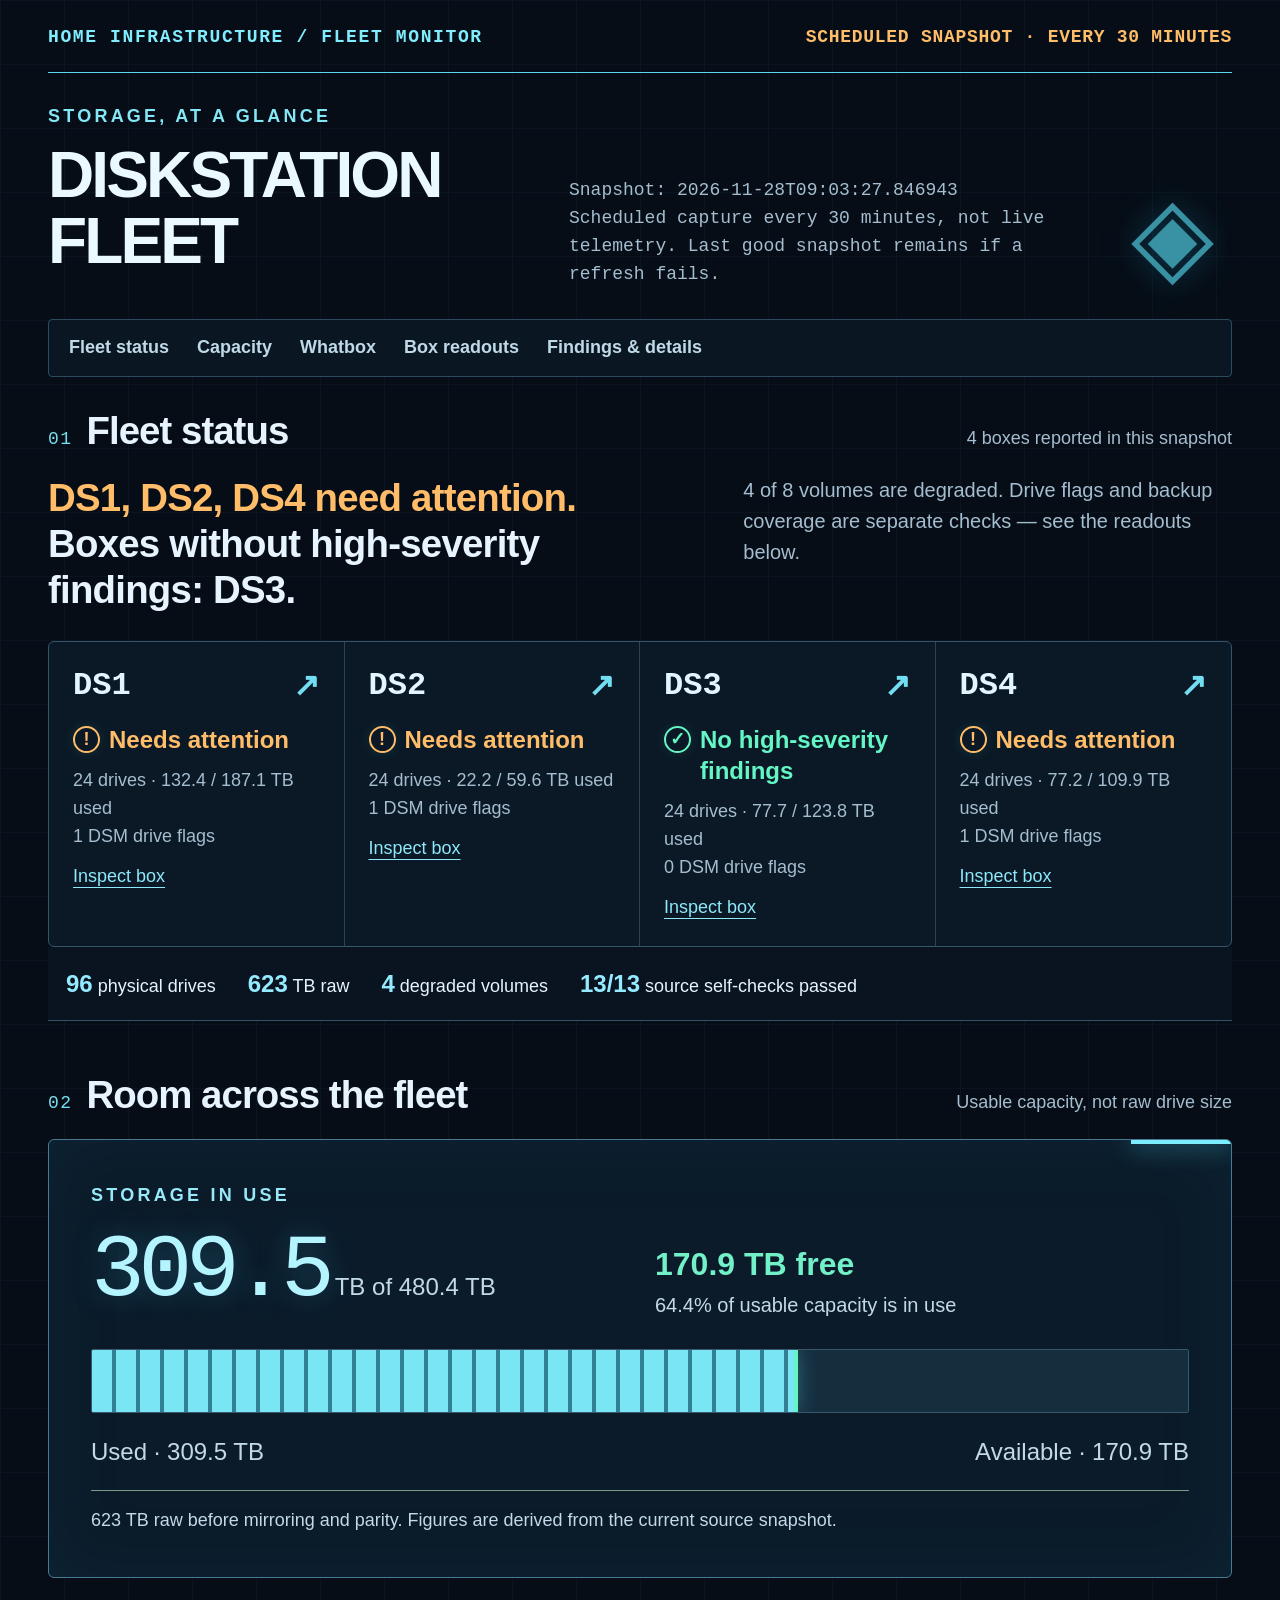
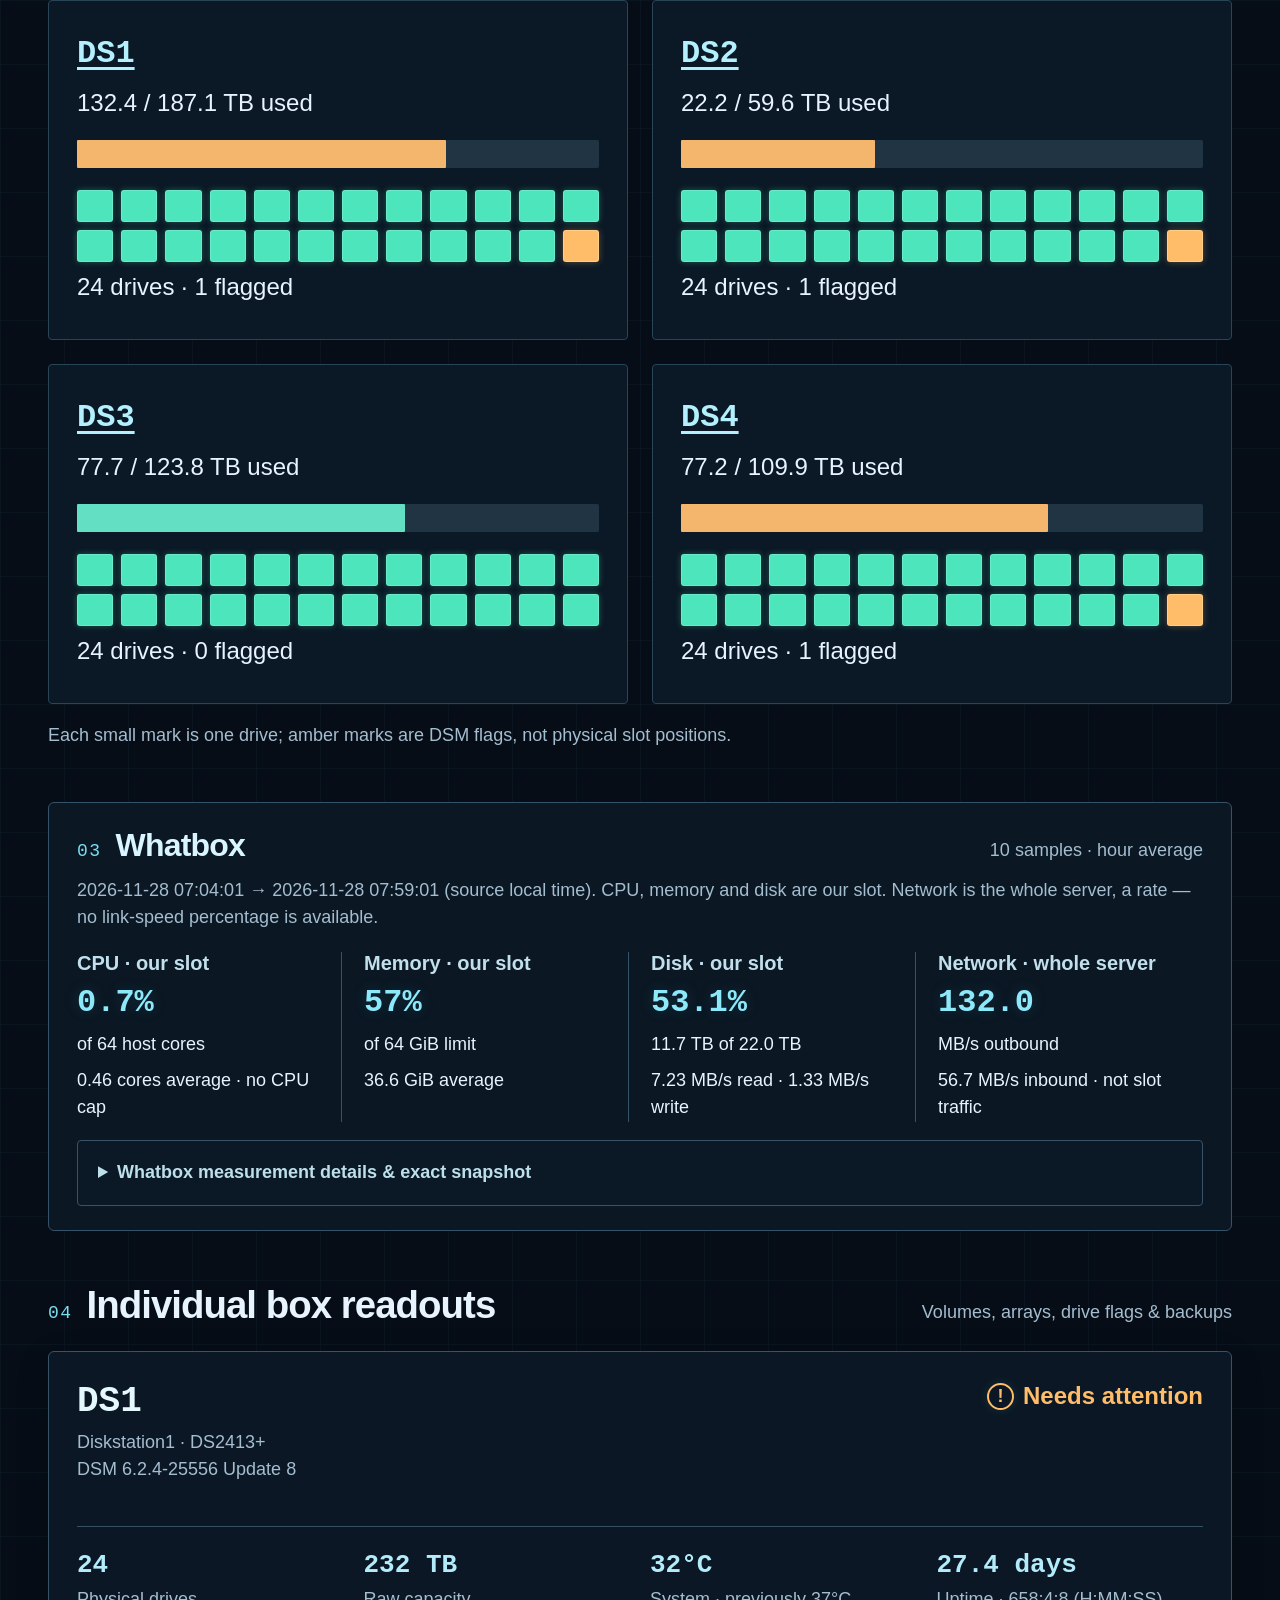
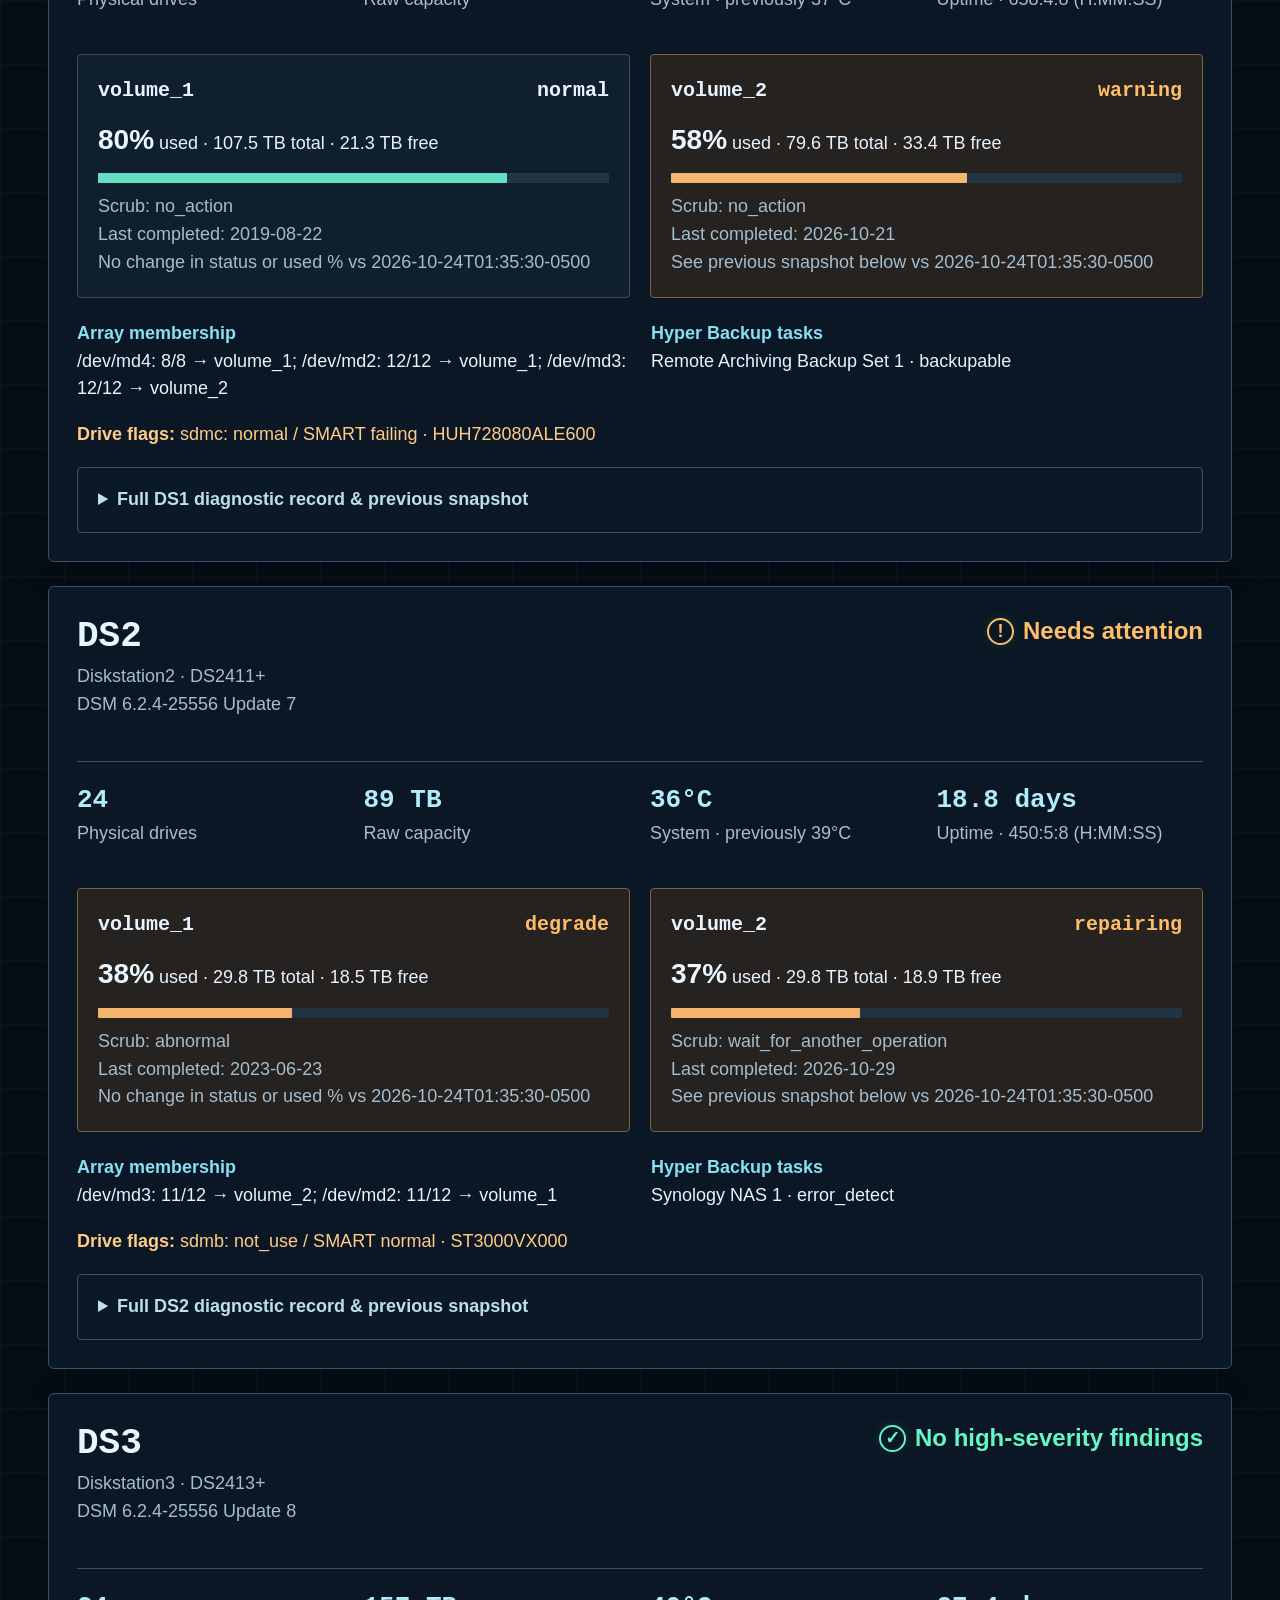
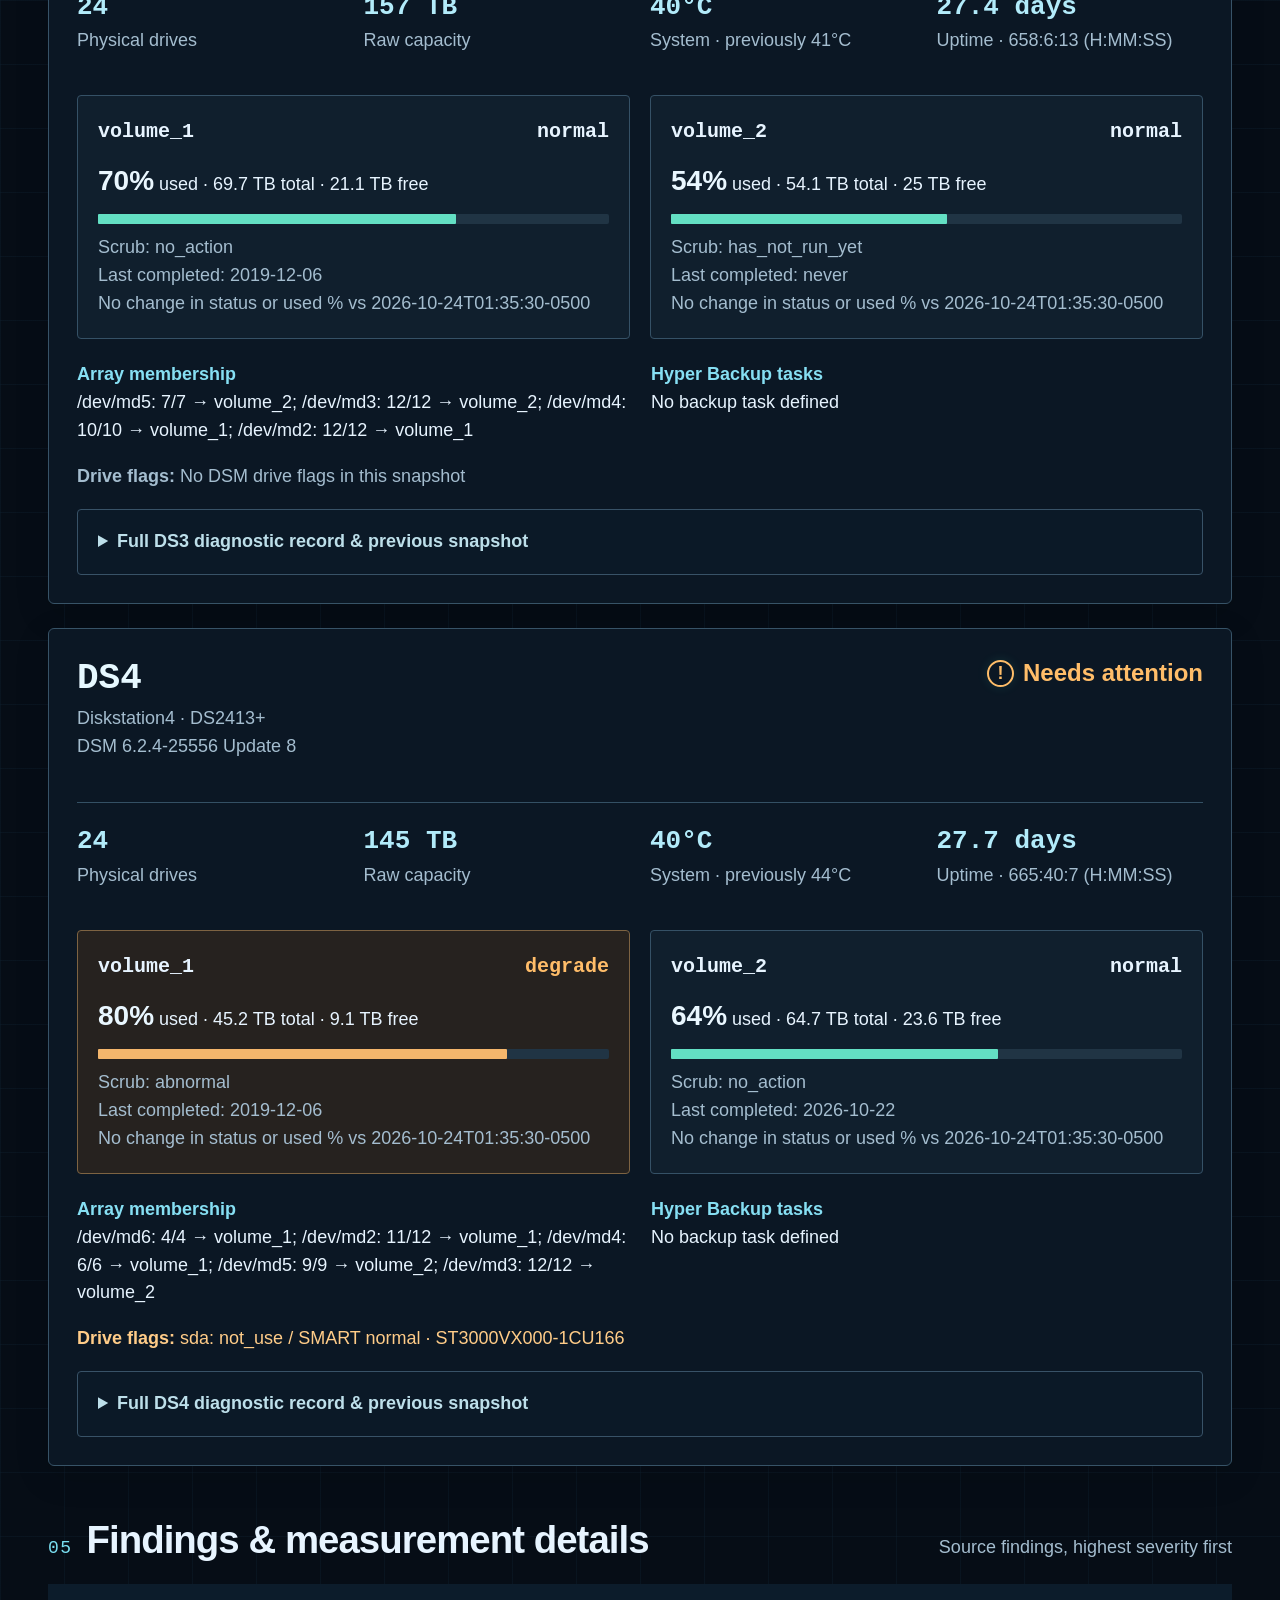
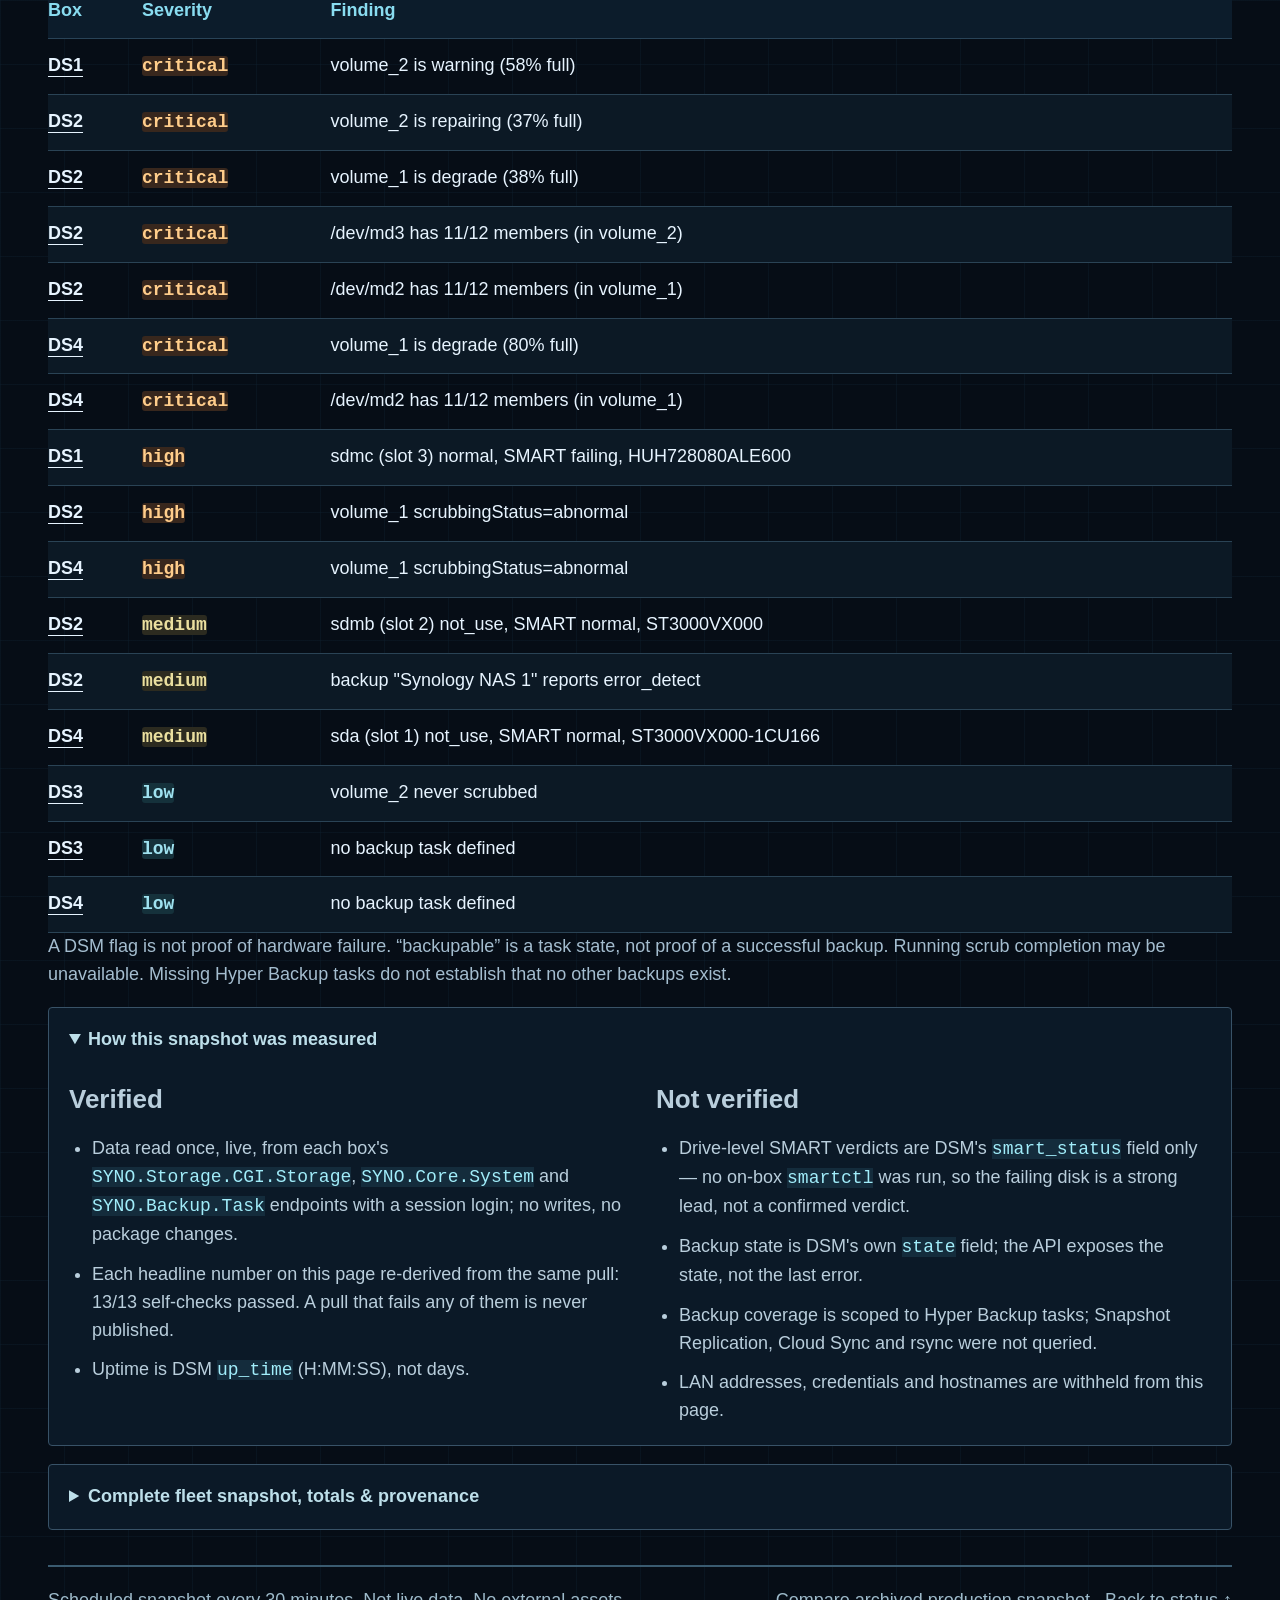
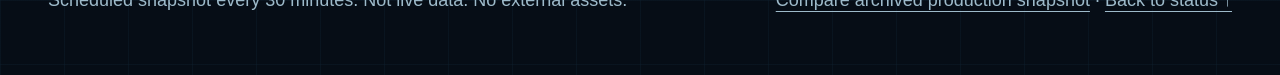
==== commit 47234b5f: "snapshot: refresh 2026-11-28 09:03" ====
--- a/index.html
+++ b/index.html
@@ -18,7 +18,7 @@
 #capacity .capacity{padding:42px}#capacity .capacity-main strong{font-size:clamp(64px,7vw,104px)}#capacity .capacity-meta strong{font-size:32px}#capacity .capacity-track{height:64px;margin:28px 0 20px}#capacity .capacity-track span{background:repeating-linear-gradient(90deg,#79e5f5 0,#79e5f5 20px,#337f94 20px,#337f94 24px)}#capacity .capacity-labels{font-size:24px}#capacity .capacity-boxes{grid-template-columns:repeat(2,minmax(0,1fr));gap:24px}#capacity .mini-cap{padding:28px;min-width:0}#capacity .mini-cap>a{font-size:32px}#capacity .mini-cap p{font-size:24px}#capacity .mini-track{height:28px;margin:18px 0 22px}#capacity .drive-dots{display:grid;grid-template-columns:repeat(12,minmax(0,1fr));gap:8px}#capacity .drive-dots i{display:block;width:100%;height:32px;min-width:0;border:1px solid #9cf4dc60;border-radius:3px}#capacity .drive-dots i.flag{border-color:#ffe1a880}
 @media(max-width:620px){#capacity .capacity{padding:26px 20px}#capacity .capacity-main strong{font-size:60px}#capacity .capacity-meta strong{font-size:28px}#capacity .capacity-track{height:52px}#capacity .capacity-labels{font-size:21px}#capacity .capacity-boxes{grid-template-columns:1fr}#capacity .mini-cap{padding:24px 20px}#capacity .mini-cap p{font-size:22px}#capacity .drive-dots{grid-template-columns:repeat(8,minmax(0,1fr));gap:7px}#capacity .drive-dots i{height:34px}}
 @media print{body{background:#fff;color:#111}.capacity,.box,.whatbox,.volume,.fleet-strip{background:#fff;color:#111;box-shadow:none}*{text-shadow:none!important}}
-</style></head><body data-stamp="2026-11-28T05:31:39.951934"><a class="skip" href="#overview">Skip to fleet status</a><main class="wrap"><div class="edition"><b>HOME INFRASTRUCTURE / FLEET MONITOR</b><span class="preview-tag">SCHEDULED SNAPSHOT · EVERY 30 MINUTES</span></div><header class="masthead"><div><p class="kicker">Storage, at a glance</p><h1>Diskstation Fleet</h1></div><p class="snapshot">Snapshot: 2026-11-28T05:31:39.951934<br>Scheduled capture every 30 minutes, not live telemetry. Last good snapshot remains if a refresh fails.</p></header><nav class="nav" aria-label="Page sections"><a href="#overview">Fleet status</a><a href="#capacity">Capacity</a><a href="#whatbox">Whatbox</a><a href="#boxes">Box readouts</a><a href="#findings">Findings &amp; details</a></nav>
+</style></head><body data-stamp="2026-11-28T09:03:27.846943"><a class="skip" href="#overview">Skip to fleet status</a><main class="wrap"><div class="edition"><b>HOME INFRASTRUCTURE / FLEET MONITOR</b><span class="preview-tag">SCHEDULED SNAPSHOT · EVERY 30 MINUTES</span></div><header class="masthead"><div><p class="kicker">Storage, at a glance</p><h1>Diskstation Fleet</h1></div><p class="snapshot">Snapshot: 2026-11-28T09:03:27.846943<br>Scheduled capture every 30 minutes, not live telemetry. Last good snapshot remains if a refresh fails.</p></header><nav class="nav" aria-label="Page sections"><a href="#overview">Fleet status</a><a href="#capacity">Capacity</a><a href="#whatbox">Whatbox</a><a href="#boxes">Box readouts</a><a href="#findings">Findings &amp; details</a></nav>
 <section id="overview"><div class="section-head"><h2><span class="section-no">01</span>Fleet status</h2><span class="note-label">4 boxes reported in this snapshot</span></div><div class="overview-lead"><p class="lead"><span class="rust">DS1, DS2, DS4 need attention.</span><br>Boxes without high-severity findings: DS3.</p><p class="context">4 of 8 volumes are degraded. Drive flags and backup coverage are separate checks — see the readouts below.</p></div><div class="fleet-strip">
 <a class="fleet-card" href="#ds1"><div class="box-label">DS1<span aria-hidden="true">↗</span></div><span class="status warning"><span class="mark" aria-hidden="true">!</span>Needs attention</span><p>24 drives · 132.4 / 187.1 TB used<br>1 DSM drive flags</p><p class="read-link">Inspect box</p></a>
 <a class="fleet-card" href="#ds2"><div class="box-label">DS2<span aria-hidden="true">↗</span></div><span class="status warning"><span class="mark" aria-hidden="true">!</span>Needs attention</span><p>24 drives · 22.2 / 59.6 TB used<br>1 DSM drive flags</p><p class="read-link">Inspect box</p></a>
@@ -31,32 +31,32 @@
 <div class="mini-cap"><a href="#ds3">DS3</a><p>77.7 / 123.8 TB used</p><div class="mini-track " role="img" aria-label="62.8 percent used"><span style="width:62.76%"></span></div><div class="drive-dots" aria-hidden="true"><i class=""></i><i class=""></i><i class=""></i><i class=""></i><i class=""></i><i class=""></i><i class=""></i><i class=""></i><i class=""></i><i class=""></i><i class=""></i><i class=""></i><i class=""></i><i class=""></i><i class=""></i><i class=""></i><i class=""></i><i class=""></i><i class=""></i><i class=""></i><i class=""></i><i class=""></i><i class=""></i><i class=""></i></div><p>24 drives · 0 flagged</p></div>
 <div class="mini-cap"><a href="#ds4">DS4</a><p>77.2 / 109.9 TB used</p><div class="mini-track warning" role="img" aria-label="70.2 percent used"><span style="width:70.25%"></span></div><div class="drive-dots" aria-hidden="true"><i class=""></i><i class=""></i><i class=""></i><i class=""></i><i class=""></i><i class=""></i><i class=""></i><i class=""></i><i class=""></i><i class=""></i><i class=""></i><i class=""></i><i class=""></i><i class=""></i><i class=""></i><i class=""></i><i class=""></i><i class=""></i><i class=""></i><i class=""></i><i class=""></i><i class=""></i><i class=""></i><i class="flag"></i></div><p>24 drives · 1 flagged</p></div>
 </div><p class="legend">Each small mark is one drive; amber marks are DSM flags, not physical slot positions.</p></section>
-<section class="section whatbox" id="whatbox"><div class="section-head"><h2><span class="section-no">03</span>Whatbox</h2><span class="note-label">12 samples · hour average</span></div><p class="whatbox-note">2026-11-28 03:34:19 → 2026-11-28 04:29:32 (source local time). CPU, memory and disk are our slot. Network is the whole server, a rate — no link-speed percentage is available.</p><div class="whatbox-grid">
-<div class="what-stat"><h3>CPU · our slot</h3><strong>2.1%</strong><p>of 64 host cores</p><p>1.33 cores average · no CPU cap</p></div>
-<div class="what-stat"><h3>Memory · our slot</h3><strong>81%</strong><p>of 64 GiB limit</p><p>51.9 GiB average</p></div>
-<div class="what-stat"><h3>Disk · our slot</h3><strong>52.7%</strong><p>11.6 TB of 22.0 TB</p><p>17.21 MB/s read · 5.96 MB/s write</p></div>
-<div class="what-stat"><h3>Network · whole server</h3><strong>98.2</strong><p>MB/s outbound</p><p>23.9 MB/s inbound · not slot traffic</p></div>
+<section class="section whatbox" id="whatbox"><div class="section-head"><h2><span class="section-no">03</span>Whatbox</h2><span class="note-label">10 samples · hour average</span></div><p class="whatbox-note">2026-11-28 07:04:01 → 2026-11-28 07:59:01 (source local time). CPU, memory and disk are our slot. Network is the whole server, a rate — no link-speed percentage is available.</p><div class="whatbox-grid">
+<div class="what-stat"><h3>CPU · our slot</h3><strong>0.7%</strong><p>of 64 host cores</p><p>0.46 cores average · no CPU cap</p></div>
+<div class="what-stat"><h3>Memory · our slot</h3><strong>57%</strong><p>of 64 GiB limit</p><p>36.6 GiB average</p></div>
+<div class="what-stat"><h3>Disk · our slot</h3><strong>53.1%</strong><p>11.7 TB of 22.0 TB</p><p>7.23 MB/s read · 1.33 MB/s write</p></div>
+<div class="what-stat"><h3>Network · whole server</h3><strong>132.0</strong><p>MB/s outbound</p><p>56.7 MB/s inbound · not slot traffic</p></div>
 </div><details><summary>Whatbox measurement details &amp; exact snapshot</summary><p class="note-label">CPU percentage is average cores ÷ host core count × 100, not a count of cores. GiB uses binary bytes; TB and MB/s use decimal bytes. Disk size is used + available, not a plan quota.</p><pre>{
-  &quot;n&quot;: 12,
-  &quot;slot_cpu_cores_avg&quot;: 1.3308946436262723,
-  &quot;slot_mem_bytes_avg&quot;: 55738354346.666664,
-  &quot;slot_io_read_bps_avg&quot;: 17214765.707673673,
-  &quot;slot_io_write_bps_avg&quot;: 5956286.35337283,
-  &quot;home_used_kb_avg&quot;: 11326958949.0,
-  &quot;home_avail_kb_avg&quot;: 10156276379.0,
-  &quot;host_net_rx_bps_avg&quot;: 23880219.502430428,
-  &quot;host_net_tx_bps_avg&quot;: 98197419.84835552,
-  &quot;window_start_local&quot;: &quot;2026-11-28 03:34:19&quot;,
-  &quot;window_end_local&quot;: &quot;2026-11-28 04:29:32&quot;,
+  &quot;n&quot;: 10,
+  &quot;slot_cpu_cores_avg&quot;: 0.46352621547197315,
+  &quot;slot_mem_bytes_avg&quot;: 39250459443.2,
+  &quot;slot_io_read_bps_avg&quot;: 7228859.465084699,
+  &quot;slot_io_write_bps_avg&quot;: 1328896.2856306166,
+  &quot;home_used_kb_avg&quot;: 11405524760.0,
+  &quot;home_avail_kb_avg&quot;: 10077710568.0,
+  &quot;host_net_rx_bps_avg&quot;: 56710162.70707625,
+  &quot;host_net_tx_bps_avg&quot;: 132043224.56468166,
+  &quot;window_start_local&quot;: &quot;2026-11-28 07:04:01&quot;,
+  &quot;window_end_local&quot;: &quot;2026-11-28 07:59:01&quot;,
   &quot;cpu_max&quot;: &quot;max&quot;,
   &quot;memory_max_bytes&quot;: 68719476736,
   &quot;box_cores&quot;: 64,
   &quot;cpuset&quot;: &quot;0-63&quot;,
   &quot;network_scope&quot;: &quot;host-wide; this slot has no network counter and the link speed is unreadable&quot;,
-  &quot;measured&quot;: &quot;2026-11-28T10:31:40+00:00&quot;,
+  &quot;measured&quot;: &quot;2026-11-28T14:03:28+00:00&quot;,
   &quot;source&quot;: &quot;host_metrics.db samples, last 3600s, plus cgroup limits read the same minute&quot;
 }</pre></details></section><section class="section" id="boxes"><div class="section-head"><h2><span class="section-no">04</span>Individual box readouts</h2><span class="note-label">Volumes, arrays, drive flags &amp; backups</span></div>
-<article class="box" id="ds1"><header><div><h3>DS1</h3><p class="model">Diskstation1 · DS2413+<br>DSM 6.2.4-25556 Update 8</p></div><span class="status warning"><span class="mark" aria-hidden="true">!</span>Needs attention</span></header><div class="metrics"><div class="metric"><strong>24</strong>Physical drives</div><div class="metric"><strong>232 TB</strong>Raw capacity</div><div class="metric"><strong>33°C</strong>System · previously 37°C</div><div class="metric"><strong>27.3 days</strong>Uptime · 654:33:38 (H:MM:SS)</div></div><div class="volumes">
+<article class="box" id="ds1"><header><div><h3>DS1</h3><p class="model">Diskstation1 · DS2413+<br>DSM 6.2.4-25556 Update 8</p></div><span class="status warning"><span class="mark" aria-hidden="true">!</span>Needs attention</span></header><div class="metrics"><div class="metric"><strong>24</strong>Physical drives</div><div class="metric"><strong>232 TB</strong>Raw capacity</div><div class="metric"><strong>32°C</strong>System · previously 37°C</div><div class="metric"><strong>27.4 days</strong>Uptime · 658:4:8 (H:MM:SS)</div></div><div class="volumes">
 <div class="volume "><div class="volume-head"><span>volume_1</span><span class="">normal</span></div><p class="vol-stat"><strong>80%</strong> used · 107.5 TB total · 21.3 TB free</p><div class="mini-track " role="img" aria-label="80 percent used"><span style="width:80%"></span></div><p class="vol-meta">Scrub: no_action<br>Last completed: 2019-08-22<br>No change in status or used % vs 2026-10-24T01:35:30-0500</p></div>
 <div class="volume warning"><div class="volume-head"><span>volume_2</span><span class="rust">warning</span></div><p class="vol-stat"><strong>58%</strong> used · 79.6 TB total · 33.4 TB free</p><div class="mini-track warning" role="img" aria-label="58 percent used"><span style="width:58%"></span></div><p class="vol-meta">Scrub: no_action<br>Last completed: 2026-10-21<br>See previous snapshot below vs 2026-10-24T01:35:30-0500</p></div>
 </div><div class="box-note"><p><b>Array membership</b>/dev/md4: 8/8 → volume_1; /dev/md2: 12/12 → volume_1; /dev/md3: 12/12 → volume_2</p><p><b>Hyper Backup tasks</b>Remote Archiving Backup Set 1 · backupable</p></div><p class="note-label warning-text" style="margin:18px 0 0"><b>Drive flags:</b> sdmc: normal / SMART failing · HUH728080ALE600</p><details><summary>Full DS1 diagnostic record &amp; previous snapshot</summary><p class="note-label">All source fields preserved, including scrub schedules as reported (which may be historical), failure counts, previous uptime, and previous volume fields.</p><pre>{
@@ -64,9 +64,9 @@
   &quot;name&quot;: &quot;Diskstation1&quot;,
   &quot;model&quot;: &quot;DS2413+&quot;,
   &quot;dsm&quot;: &quot;DSM 6.2.4-25556 Update 8&quot;,
-  &quot;up_raw&quot;: &quot;654:33:38&quot;,
-  &quot;up_h&quot;: 654.5605555555555,
-  &quot;temp&quot;: 33,
+  &quot;up_raw&quot;: &quot;658:4:8&quot;,
+  &quot;up_h&quot;: 658.0688888888889,
+  &quot;temp&quot;: 32,
   &quot;prev_temp&quot;: 37,
   &quot;prev_uptime&quot;: &quot;157:4:0&quot;,
   &quot;n_disks&quot;: 24,
@@ -168,7 +168,7 @@
     }
   }
 }</pre></details></article>
-<article class="box" id="ds2"><header><div><h3>DS2</h3><p class="model">Diskstation2 · DS2411+<br>DSM 6.2.4-25556 Update 7</p></div><span class="status warning"><span class="mark" aria-hidden="true">!</span>Needs attention</span></header><div class="metrics"><div class="metric"><strong>24</strong>Physical drives</div><div class="metric"><strong>89 TB</strong>Raw capacity</div><div class="metric"><strong>36°C</strong>System · previously 39°C</div><div class="metric"><strong>18.6 days</strong>Uptime · 446:33:50 (H:MM:SS)</div></div><div class="volumes">
+<article class="box" id="ds2"><header><div><h3>DS2</h3><p class="model">Diskstation2 · DS2411+<br>DSM 6.2.4-25556 Update 7</p></div><span class="status warning"><span class="mark" aria-hidden="true">!</span>Needs attention</span></header><div class="metrics"><div class="metric"><strong>24</strong>Physical drives</div><div class="metric"><strong>89 TB</strong>Raw capacity</div><div class="metric"><strong>36°C</strong>System · previously 39°C</div><div class="metric"><strong>18.8 days</strong>Uptime · 450:5:8 (H:MM:SS)</div></div><div class="volumes">
 <div class="volume warning"><div class="volume-head"><span>volume_1</span><span class="rust">degrade</span></div><p class="vol-stat"><strong>38%</strong> used · 29.8 TB total · 18.5 TB free</p><div class="mini-track warning" role="img" aria-label="38 percent used"><span style="width:38%"></span></div><p class="vol-meta">Scrub: abnormal<br>Last completed: 2023-06-23<br>No change in status or used % vs 2026-10-24T01:35:30-0500</p></div>
 <div class="volume warning"><div class="volume-head"><span>volume_2</span><span class="rust">repairing</span></div><p class="vol-stat"><strong>37%</strong> used · 29.8 TB total · 18.9 TB free</p><div class="mini-track warning" role="img" aria-label="37 percent used"><span style="width:37%"></span></div><p class="vol-meta">Scrub: wait_for_another_operation<br>Last completed: 2026-10-29<br>See previous snapshot below vs 2026-10-24T01:35:30-0500</p></div>
 </div><div class="box-note"><p><b>Array membership</b>/dev/md3: 11/12 → volume_2; /dev/md2: 11/12 → volume_1</p><p><b>Hyper Backup tasks</b>Synology NAS 1 · error_detect</p></div><p class="note-label warning-text" style="margin:18px 0 0"><b>Drive flags:</b> sdmb: not_use / SMART normal · ST3000VX000</p><details><summary>Full DS2 diagnostic record &amp; previous snapshot</summary><p class="note-label">All source fields preserved, including scrub schedules as reported (which may be historical), failure counts, previous uptime, and previous volume fields.</p><pre>{
@@ -176,8 +176,8 @@
   &quot;name&quot;: &quot;Diskstation2&quot;,
   &quot;model&quot;: &quot;DS2411+&quot;,
   &quot;dsm&quot;: &quot;DSM 6.2.4-25556 Update 7&quot;,
-  &quot;up_raw&quot;: &quot;446:33:50&quot;,
-  &quot;up_h&quot;: 446.56388888888887,
+  &quot;up_raw&quot;: &quot;450:5:8&quot;,
+  &quot;up_h&quot;: 450.0855555555556,
   &quot;temp&quot;: 36,
   &quot;prev_temp&quot;: 39,
   &quot;prev_uptime&quot;: &quot;157:4:19&quot;,
@@ -293,7 +293,7 @@
     }
   }
 }</pre></details></article>
-<article class="box" id="ds3"><header><div><h3>DS3</h3><p class="model">Diskstation3 · DS2413+<br>DSM 6.2.4-25556 Update 8</p></div><span class="status "><span class="mark" aria-hidden="true">✓</span>No high-severity findings</span></header><div class="metrics"><div class="metric"><strong>24</strong>Physical drives</div><div class="metric"><strong>157 TB</strong>Raw capacity</div><div class="metric"><strong>37°C</strong>System · previously 41°C</div><div class="metric"><strong>27.3 days</strong>Uptime · 654:34:25 (H:MM:SS)</div></div><div class="volumes">
+<article class="box" id="ds3"><header><div><h3>DS3</h3><p class="model">Diskstation3 · DS2413+<br>DSM 6.2.4-25556 Update 8</p></div><span class="status "><span class="mark" aria-hidden="true">✓</span>No high-severity findings</span></header><div class="metrics"><div class="metric"><strong>24</strong>Physical drives</div><div class="metric"><strong>157 TB</strong>Raw capacity</div><div class="metric"><strong>40°C</strong>System · previously 41°C</div><div class="metric"><strong>27.4 days</strong>Uptime · 658:6:13 (H:MM:SS)</div></div><div class="volumes">
 <div class="volume "><div class="volume-head"><span>volume_1</span><span class="">normal</span></div><p class="vol-stat"><strong>70%</strong> used · 69.7 TB total · 21.1 TB free</p><div class="mini-track " role="img" aria-label="70 percent used"><span style="width:70%"></span></div><p class="vol-meta">Scrub: no_action<br>Last completed: 2019-12-06<br>No change in status or used % vs 2026-10-24T01:35:30-0500</p></div>
 <div class="volume "><div class="volume-head"><span>volume_2</span><span class="">normal</span></div><p class="vol-stat"><strong>54%</strong> used · 54.1 TB total · 25 TB free</p><div class="mini-track " role="img" aria-label="54 percent used"><span style="width:54%"></span></div><p class="vol-meta">Scrub: has_not_run_yet<br>Last completed: never<br>No change in status or used % vs 2026-10-24T01:35:30-0500</p></div>
 </div><div class="box-note"><p><b>Array membership</b>/dev/md5: 7/7 → volume_2; /dev/md3: 12/12 → volume_2; /dev/md4: 10/10 → volume_1; /dev/md2: 12/12 → volume_1</p><p><b>Hyper Backup tasks</b>No backup task defined</p></div><p class="note-label " style="margin:18px 0 0"><b>Drive flags:</b> No DSM drive flags in this snapshot</p><details><summary>Full DS3 diagnostic record &amp; previous snapshot</summary><p class="note-label">All source fields preserved, including scrub schedules as reported (which may be historical), failure counts, previous uptime, and previous volume fields.</p><pre>{
@@ -301,9 +301,9 @@
   &quot;name&quot;: &quot;Diskstation3&quot;,
   &quot;model&quot;: &quot;DS2413+&quot;,
   &quot;dsm&quot;: &quot;DSM 6.2.4-25556 Update 8&quot;,
-  &quot;up_raw&quot;: &quot;654:34:25&quot;,
-  &quot;up_h&quot;: 654.5736111111111,
-  &quot;temp&quot;: 37,
+  &quot;up_raw&quot;: &quot;658:6:13&quot;,
+  &quot;up_h&quot;: 658.1036111111111,
+  &quot;temp&quot;: 40,
   &quot;prev_temp&quot;: 41,
   &quot;prev_uptime&quot;: &quot;205:8:44&quot;,
   &quot;n_disks&quot;: 24,
@@ -399,7 +399,7 @@
     }
   }
 }</pre></details></article>
-<article class="box" id="ds4"><header><div><h3>DS4</h3><p class="model">Diskstation4 · DS2413+<br>DSM 6.2.4-25556 Update 8</p></div><span class="status warning"><span class="mark" aria-hidden="true">!</span>Needs attention</span></header><div class="metrics"><div class="metric"><strong>24</strong>Physical drives</div><div class="metric"><strong>145 TB</strong>Raw capacity</div><div class="metric"><strong>40°C</strong>System · previously 44°C</div><div class="metric"><strong>27.6 days</strong>Uptime · 662:8:19 (H:MM:SS)</div></div><div class="volumes">
+<article class="box" id="ds4"><header><div><h3>DS4</h3><p class="model">Diskstation4 · DS2413+<br>DSM 6.2.4-25556 Update 8</p></div><span class="status warning"><span class="mark" aria-hidden="true">!</span>Needs attention</span></header><div class="metrics"><div class="metric"><strong>24</strong>Physical drives</div><div class="metric"><strong>145 TB</strong>Raw capacity</div><div class="metric"><strong>40°C</strong>System · previously 44°C</div><div class="metric"><strong>27.7 days</strong>Uptime · 665:40:7 (H:MM:SS)</div></div><div class="volumes">
 <div class="volume warning"><div class="volume-head"><span>volume_1</span><span class="rust">degrade</span></div><p class="vol-stat"><strong>80%</strong> used · 45.2 TB total · 9.1 TB free</p><div class="mini-track warning" role="img" aria-label="80 percent used"><span style="width:80%"></span></div><p class="vol-meta">Scrub: abnormal<br>Last completed: 2019-12-06<br>No change in status or used % vs 2026-10-24T01:35:30-0500</p></div>
 <div class="volume "><div class="volume-head"><span>volume_2</span><span class="">normal</span></div><p class="vol-stat"><strong>64%</strong> used · 64.7 TB total · 23.6 TB free</p><div class="mini-track " role="img" aria-label="64 percent used"><span style="width:64%"></span></div><p class="vol-meta">Scrub: no_action<br>Last completed: 2026-10-22<br>No change in status or used % vs 2026-10-24T01:35:30-0500</p></div>
 </div><div class="box-note"><p><b>Array membership</b>/dev/md6: 4/4 → volume_1; /dev/md2: 11/12 → volume_1; /dev/md4: 6/6 → volume_1; /dev/md5: 9/9 → volume_2; /dev/md3: 12/12 → volume_2</p><p><b>Hyper Backup tasks</b>No backup task defined</p></div><p class="note-label warning-text" style="margin:18px 0 0"><b>Drive flags:</b> sda: not_use / SMART normal · ST3000VX000-1CU166</p><details><summary>Full DS4 diagnostic record &amp; previous snapshot</summary><p class="note-label">All source fields preserved, including scrub schedules as reported (which may be historical), failure counts, previous uptime, and previous volume fields.</p><pre>{
@@ -407,8 +407,8 @@
   &quot;name&quot;: &quot;Diskstation4&quot;,
   &quot;model&quot;: &quot;DS2413+&quot;,
   &quot;dsm&quot;: &quot;DSM 6.2.4-25556 Update 8&quot;,
-  &quot;up_raw&quot;: &quot;662:8:19&quot;,
-  &quot;up_h&quot;: 662.1386111111111,
+  &quot;up_raw&quot;: &quot;665:40:7&quot;,
+  &quot;up_h&quot;: 665.6686111111111,
   &quot;temp&quot;: 40,
   &quot;prev_temp&quot;: 44,
   &quot;prev_uptime&quot;: &quot;157:4:11&quot;,
@@ -566,9 +566,9 @@
     not queried.</li>
    <li>LAN addresses, credentials and hostnames are withheld from this page.</li>
   </ul></div></div></details>
-<details><summary>Complete fleet snapshot, totals &amp; provenance</summary><p class="note-label">Fleet capture: 2026-11-28T05:31:39.951934 · comparison capture: 2026-10-24T01:35:30-0500</p><pre>{
-  &quot;stamp&quot;: &quot;2026-11-28T05:31:39.951934&quot;,
-  &quot;built&quot;: &quot;2026-11-28T05:31:39.951934&quot;,
+<details><summary>Complete fleet snapshot, totals &amp; provenance</summary><p class="note-label">Fleet capture: 2026-11-28T09:03:27.846943 · comparison capture: 2026-10-24T01:35:30-0500</p><pre>{
+  &quot;stamp&quot;: &quot;2026-11-28T09:03:27.846943&quot;,
+  &quot;built&quot;: &quot;2026-11-28T09:03:27.846943&quot;,
   &quot;totals&quot;: {
     &quot;disks&quot;: 96,
     &quot;raw&quot;: 623.0,
@@ -581,9 +581,9 @@
       &quot;name&quot;: &quot;Diskstation1&quot;,
       &quot;model&quot;: &quot;DS2413+&quot;,
       &quot;dsm&quot;: &quot;DSM 6.2.4-25556 Update 8&quot;,
-      &quot;up_raw&quot;: &quot;654:33:38&quot;,
-      &quot;up_h&quot;: 654.5605555555555,
-      &quot;temp&quot;: 33,
+      &quot;up_raw&quot;: &quot;658:4:8&quot;,
+      &quot;up_h&quot;: 658.0688888888889,
+      &quot;temp&quot;: 32,
       &quot;prev_temp&quot;: 37,
       &quot;prev_uptime&quot;: &quot;157:4:0&quot;,
       &quot;n_disks&quot;: 24,
@@ -690,8 +690,8 @@
       &quot;name&quot;: &quot;Diskstation2&quot;,
       &quot;model&quot;: &quot;DS2411+&quot;,
       &quot;dsm&quot;: &quot;DSM 6.2.4-25556 Update 7&quot;,
-      &quot;up_raw&quot;: &quot;446:33:50&quot;,
-      &quot;up_h&quot;: 446.56388888888887,
+      &quot;up_raw&quot;: &quot;450:5:8&quot;,
+      &quot;up_h&quot;: 450.0855555555556,
       &quot;temp&quot;: 36,
       &quot;prev_temp&quot;: 39,
       &quot;prev_uptime&quot;: &quot;157:4:19&quot;,
@@ -812,9 +812,9 @@
       &quot;name&quot;: &quot;Diskstation3&quot;,
       &quot;model&quot;: &quot;DS2413+&quot;,
       &quot;dsm&quot;: &quot;DSM 6.2.4-25556 Update 8&quot;,
-      &quot;up_raw&quot;: &quot;654:34:25&quot;,
-      &quot;up_h&quot;: 654.5736111111111,
-      &quot;temp&quot;: 37,
+      &quot;up_raw&quot;: &quot;658:6:13&quot;,
+      &quot;up_h&quot;: 658.1036111111111,
+      &quot;temp&quot;: 40,
       &quot;prev_temp&quot;: 41,
       &quot;prev_uptime&quot;: &quot;205:8:44&quot;,
       &quot;n_disks&quot;: 24,
@@ -915,8 +915,8 @@
       &quot;name&quot;: &quot;Diskstation4&quot;,
       &quot;model&quot;: &quot;DS2413+&quot;,
       &quot;dsm&quot;: &quot;DSM 6.2.4-25556 Update 8&quot;,
-      &quot;up_raw&quot;: &quot;662:8:19&quot;,
-      &quot;up_h&quot;: 662.1386111111111,
+      &quot;up_raw&quot;: &quot;665:40:7&quot;,
+      &quot;up_h&quot;: 665.6686111111111,
       &quot;temp&quot;: 40,
       &quot;prev_temp&quot;: 44,
       &quot;prev_uptime&quot;: &quot;157:4:11&quot;,
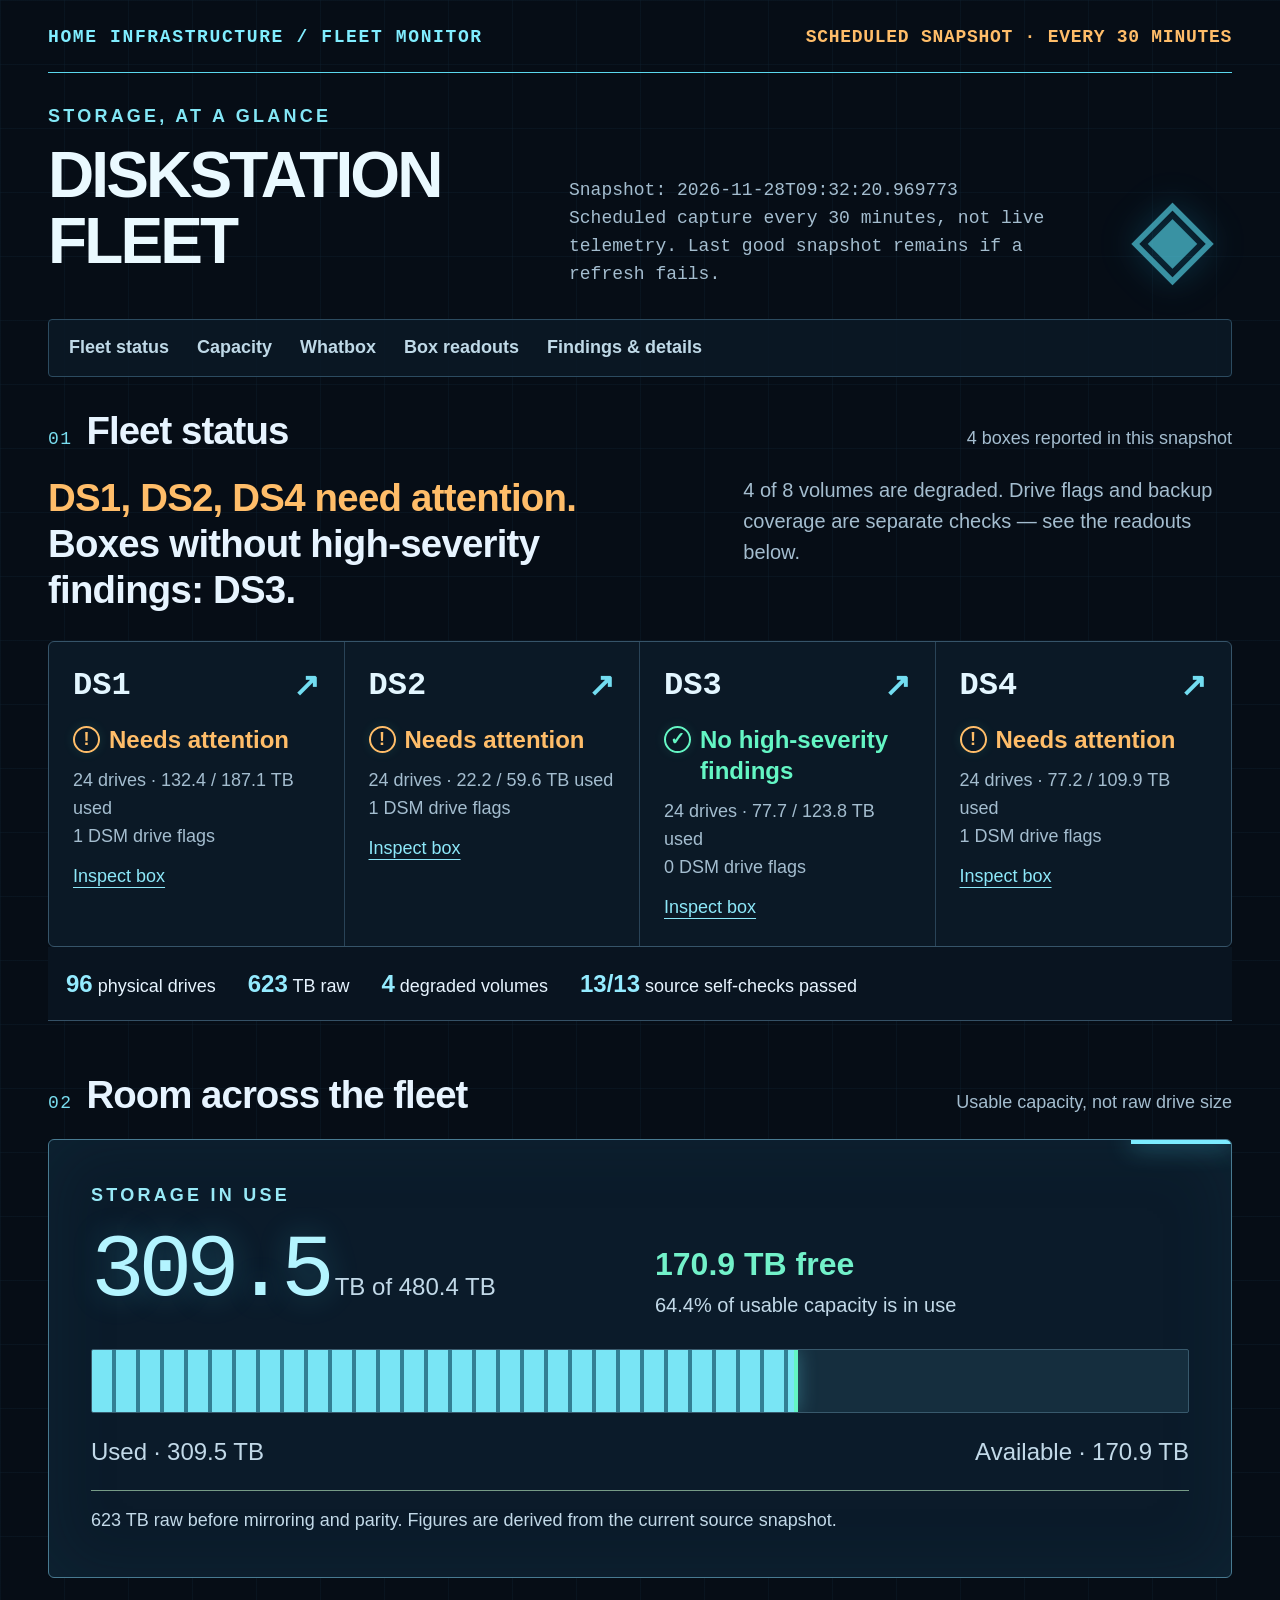
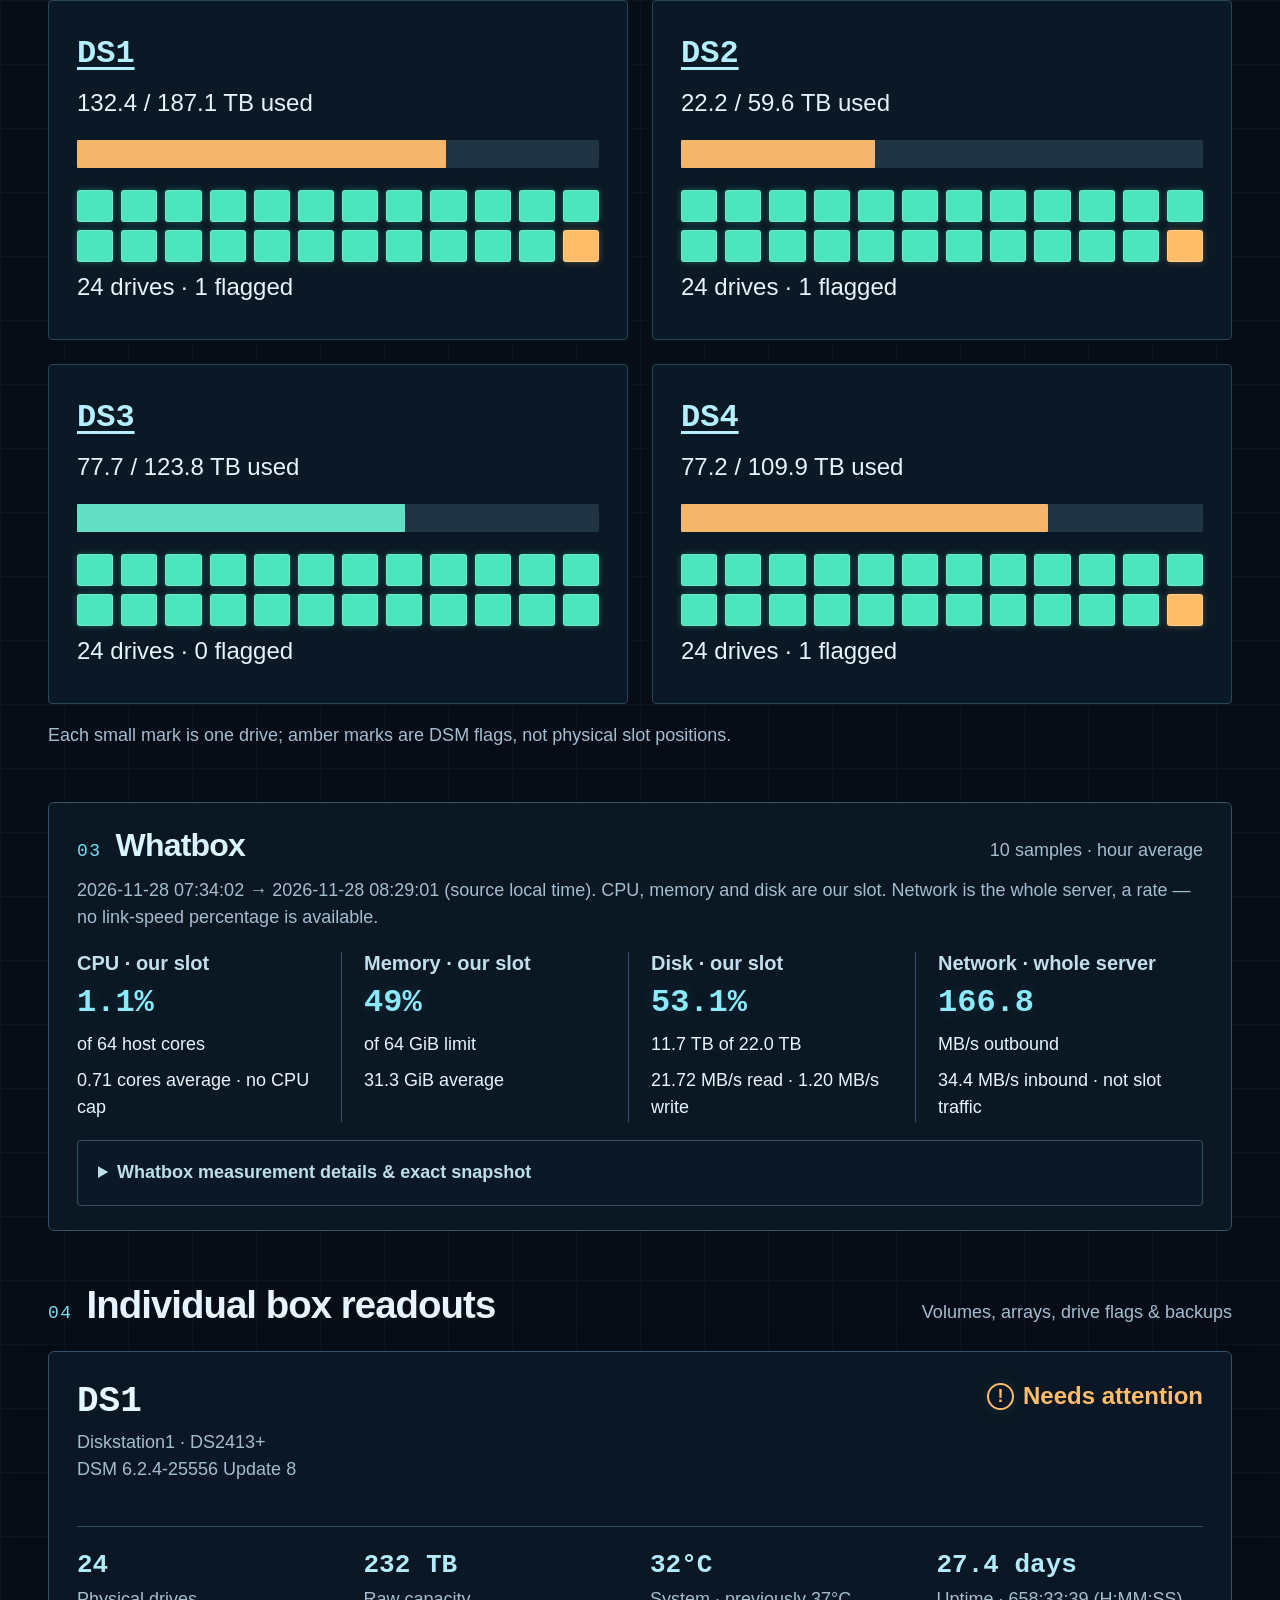
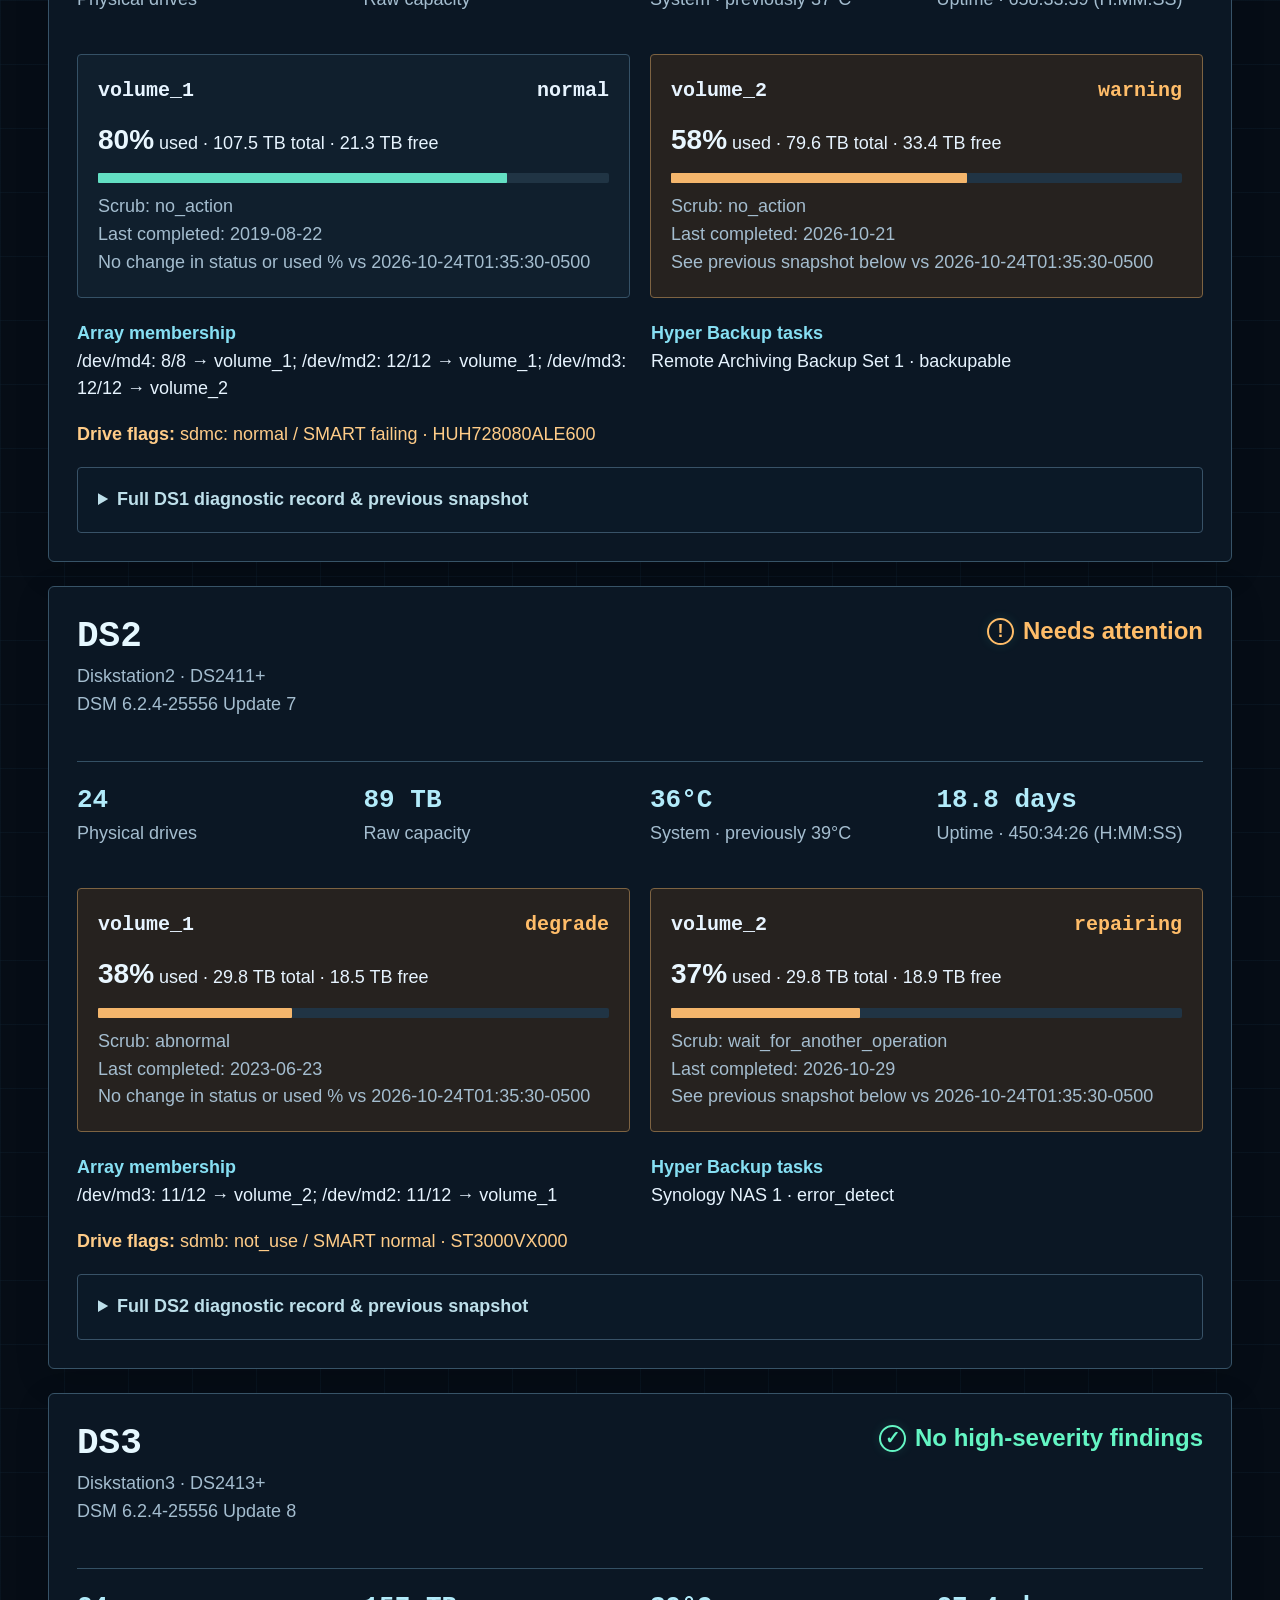
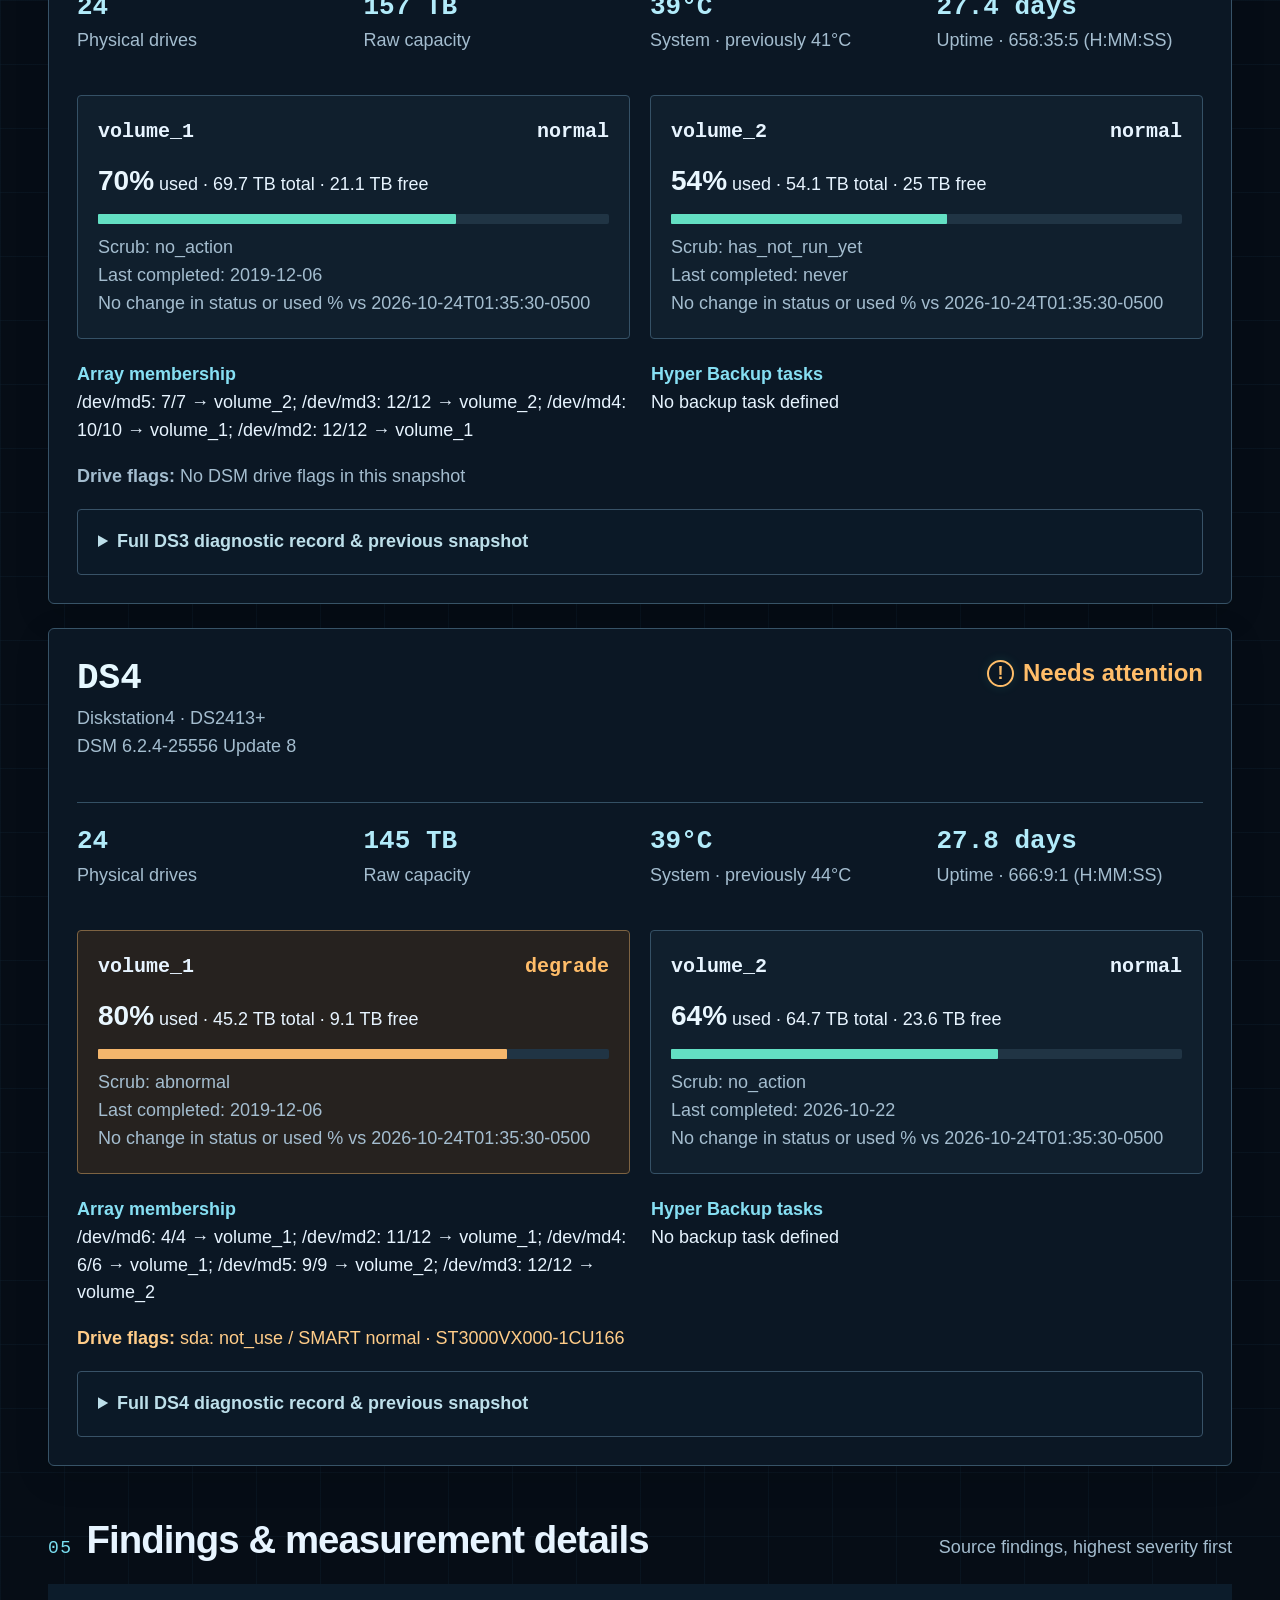
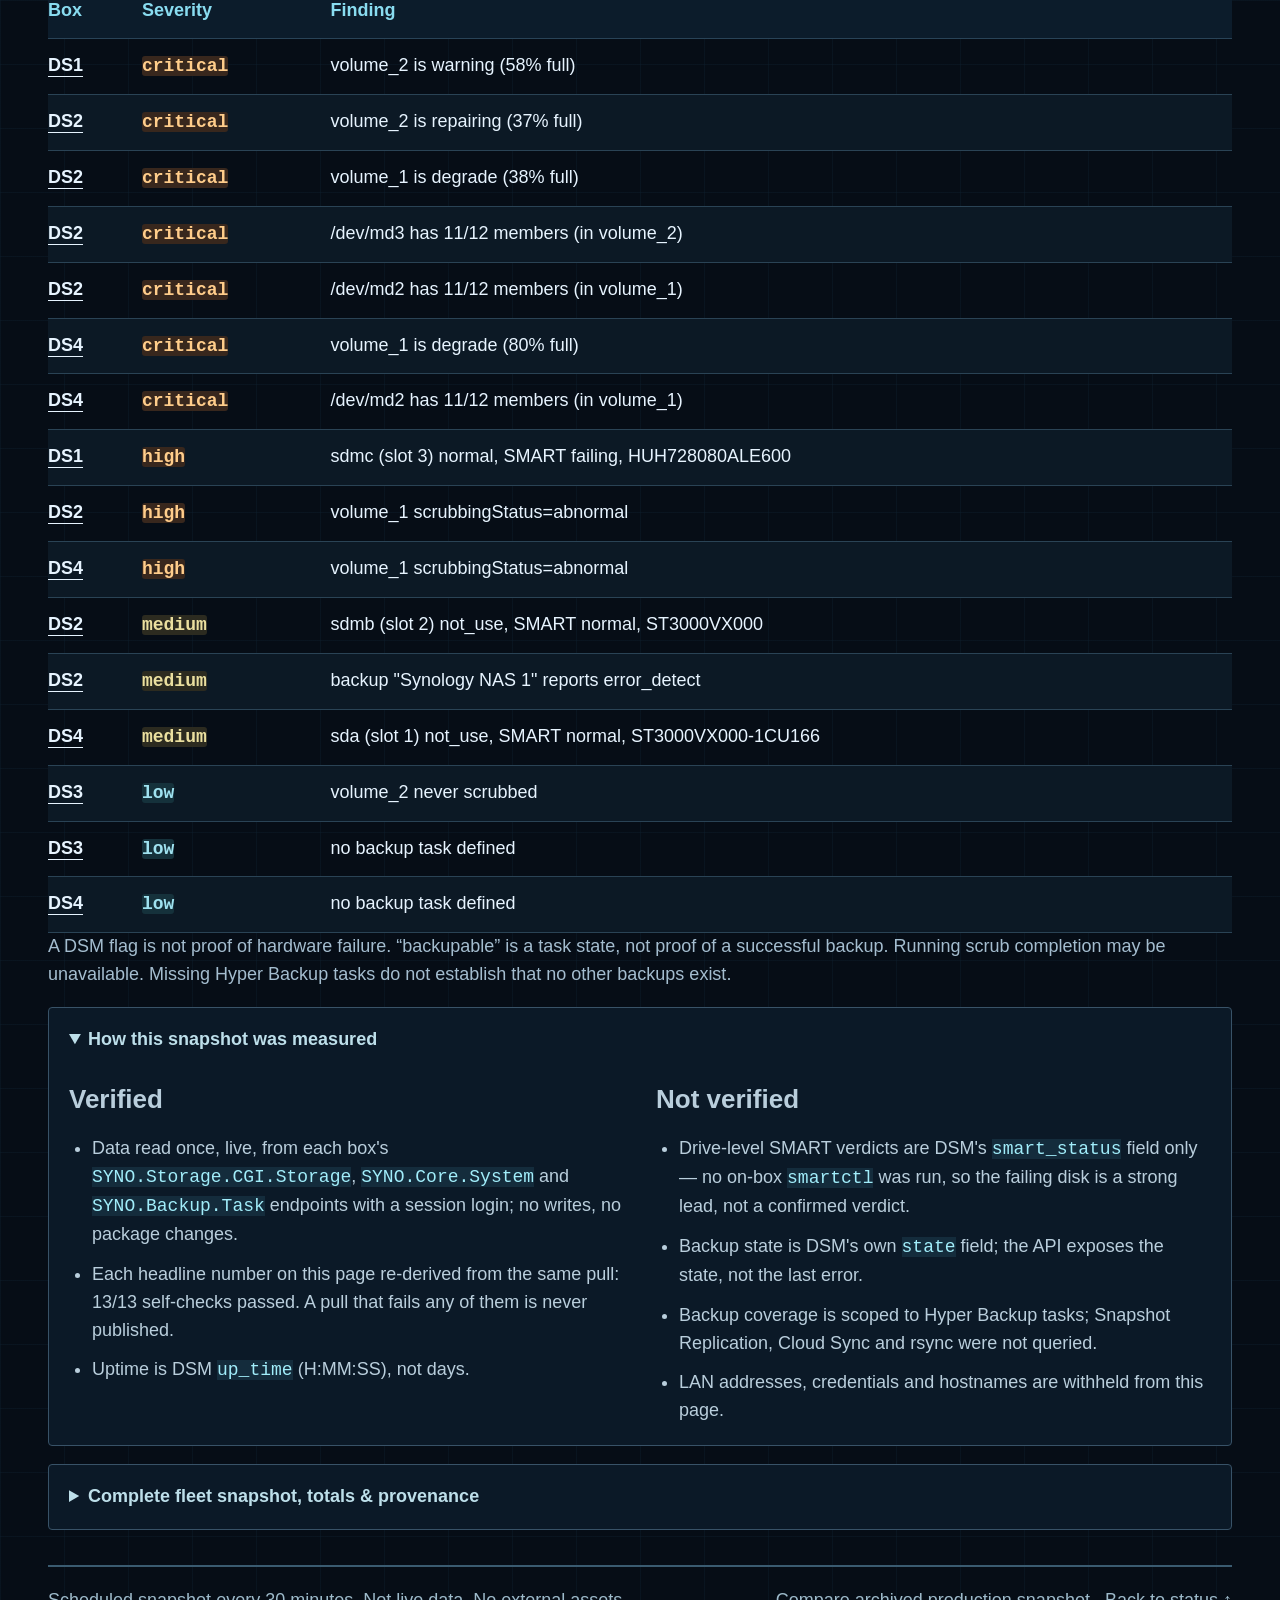
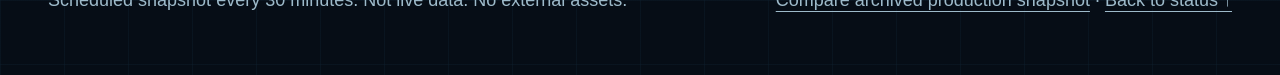
==== commit 5f8b7db6: "snapshot: refresh 2026-11-28 09:32" ====
--- a/index.html
+++ b/index.html
@@ -18,7 +18,7 @@
 #capacity .capacity{padding:42px}#capacity .capacity-main strong{font-size:clamp(64px,7vw,104px)}#capacity .capacity-meta strong{font-size:32px}#capacity .capacity-track{height:64px;margin:28px 0 20px}#capacity .capacity-track span{background:repeating-linear-gradient(90deg,#79e5f5 0,#79e5f5 20px,#337f94 20px,#337f94 24px)}#capacity .capacity-labels{font-size:24px}#capacity .capacity-boxes{grid-template-columns:repeat(2,minmax(0,1fr));gap:24px}#capacity .mini-cap{padding:28px;min-width:0}#capacity .mini-cap>a{font-size:32px}#capacity .mini-cap p{font-size:24px}#capacity .mini-track{height:28px;margin:18px 0 22px}#capacity .drive-dots{display:grid;grid-template-columns:repeat(12,minmax(0,1fr));gap:8px}#capacity .drive-dots i{display:block;width:100%;height:32px;min-width:0;border:1px solid #9cf4dc60;border-radius:3px}#capacity .drive-dots i.flag{border-color:#ffe1a880}
 @media(max-width:620px){#capacity .capacity{padding:26px 20px}#capacity .capacity-main strong{font-size:60px}#capacity .capacity-meta strong{font-size:28px}#capacity .capacity-track{height:52px}#capacity .capacity-labels{font-size:21px}#capacity .capacity-boxes{grid-template-columns:1fr}#capacity .mini-cap{padding:24px 20px}#capacity .mini-cap p{font-size:22px}#capacity .drive-dots{grid-template-columns:repeat(8,minmax(0,1fr));gap:7px}#capacity .drive-dots i{height:34px}}
 @media print{body{background:#fff;color:#111}.capacity,.box,.whatbox,.volume,.fleet-strip{background:#fff;color:#111;box-shadow:none}*{text-shadow:none!important}}
-</style></head><body data-stamp="2026-11-28T09:03:27.846943"><a class="skip" href="#overview">Skip to fleet status</a><main class="wrap"><div class="edition"><b>HOME INFRASTRUCTURE / FLEET MONITOR</b><span class="preview-tag">SCHEDULED SNAPSHOT · EVERY 30 MINUTES</span></div><header class="masthead"><div><p class="kicker">Storage, at a glance</p><h1>Diskstation Fleet</h1></div><p class="snapshot">Snapshot: 2026-11-28T09:03:27.846943<br>Scheduled capture every 30 minutes, not live telemetry. Last good snapshot remains if a refresh fails.</p></header><nav class="nav" aria-label="Page sections"><a href="#overview">Fleet status</a><a href="#capacity">Capacity</a><a href="#whatbox">Whatbox</a><a href="#boxes">Box readouts</a><a href="#findings">Findings &amp; details</a></nav>
+</style></head><body data-stamp="2026-11-28T09:32:20.969773"><a class="skip" href="#overview">Skip to fleet status</a><main class="wrap"><div class="edition"><b>HOME INFRASTRUCTURE / FLEET MONITOR</b><span class="preview-tag">SCHEDULED SNAPSHOT · EVERY 30 MINUTES</span></div><header class="masthead"><div><p class="kicker">Storage, at a glance</p><h1>Diskstation Fleet</h1></div><p class="snapshot">Snapshot: 2026-11-28T09:32:20.969773<br>Scheduled capture every 30 minutes, not live telemetry. Last good snapshot remains if a refresh fails.</p></header><nav class="nav" aria-label="Page sections"><a href="#overview">Fleet status</a><a href="#capacity">Capacity</a><a href="#whatbox">Whatbox</a><a href="#boxes">Box readouts</a><a href="#findings">Findings &amp; details</a></nav>
 <section id="overview"><div class="section-head"><h2><span class="section-no">01</span>Fleet status</h2><span class="note-label">4 boxes reported in this snapshot</span></div><div class="overview-lead"><p class="lead"><span class="rust">DS1, DS2, DS4 need attention.</span><br>Boxes without high-severity findings: DS3.</p><p class="context">4 of 8 volumes are degraded. Drive flags and backup coverage are separate checks — see the readouts below.</p></div><div class="fleet-strip">
 <a class="fleet-card" href="#ds1"><div class="box-label">DS1<span aria-hidden="true">↗</span></div><span class="status warning"><span class="mark" aria-hidden="true">!</span>Needs attention</span><p>24 drives · 132.4 / 187.1 TB used<br>1 DSM drive flags</p><p class="read-link">Inspect box</p></a>
 <a class="fleet-card" href="#ds2"><div class="box-label">DS2<span aria-hidden="true">↗</span></div><span class="status warning"><span class="mark" aria-hidden="true">!</span>Needs attention</span><p>24 drives · 22.2 / 59.6 TB used<br>1 DSM drive flags</p><p class="read-link">Inspect box</p></a>
@@ -31,32 +31,32 @@
 <div class="mini-cap"><a href="#ds3">DS3</a><p>77.7 / 123.8 TB used</p><div class="mini-track " role="img" aria-label="62.8 percent used"><span style="width:62.76%"></span></div><div class="drive-dots" aria-hidden="true"><i class=""></i><i class=""></i><i class=""></i><i class=""></i><i class=""></i><i class=""></i><i class=""></i><i class=""></i><i class=""></i><i class=""></i><i class=""></i><i class=""></i><i class=""></i><i class=""></i><i class=""></i><i class=""></i><i class=""></i><i class=""></i><i class=""></i><i class=""></i><i class=""></i><i class=""></i><i class=""></i><i class=""></i></div><p>24 drives · 0 flagged</p></div>
 <div class="mini-cap"><a href="#ds4">DS4</a><p>77.2 / 109.9 TB used</p><div class="mini-track warning" role="img" aria-label="70.2 percent used"><span style="width:70.25%"></span></div><div class="drive-dots" aria-hidden="true"><i class=""></i><i class=""></i><i class=""></i><i class=""></i><i class=""></i><i class=""></i><i class=""></i><i class=""></i><i class=""></i><i class=""></i><i class=""></i><i class=""></i><i class=""></i><i class=""></i><i class=""></i><i class=""></i><i class=""></i><i class=""></i><i class=""></i><i class=""></i><i class=""></i><i class=""></i><i class=""></i><i class="flag"></i></div><p>24 drives · 1 flagged</p></div>
 </div><p class="legend">Each small mark is one drive; amber marks are DSM flags, not physical slot positions.</p></section>
-<section class="section whatbox" id="whatbox"><div class="section-head"><h2><span class="section-no">03</span>Whatbox</h2><span class="note-label">10 samples · hour average</span></div><p class="whatbox-note">2026-11-28 07:04:01 → 2026-11-28 07:59:01 (source local time). CPU, memory and disk are our slot. Network is the whole server, a rate — no link-speed percentage is available.</p><div class="whatbox-grid">
-<div class="what-stat"><h3>CPU · our slot</h3><strong>0.7%</strong><p>of 64 host cores</p><p>0.46 cores average · no CPU cap</p></div>
-<div class="what-stat"><h3>Memory · our slot</h3><strong>57%</strong><p>of 64 GiB limit</p><p>36.6 GiB average</p></div>
-<div class="what-stat"><h3>Disk · our slot</h3><strong>53.1%</strong><p>11.7 TB of 22.0 TB</p><p>7.23 MB/s read · 1.33 MB/s write</p></div>
-<div class="what-stat"><h3>Network · whole server</h3><strong>132.0</strong><p>MB/s outbound</p><p>56.7 MB/s inbound · not slot traffic</p></div>
+<section class="section whatbox" id="whatbox"><div class="section-head"><h2><span class="section-no">03</span>Whatbox</h2><span class="note-label">10 samples · hour average</span></div><p class="whatbox-note">2026-11-28 07:34:02 → 2026-11-28 08:29:01 (source local time). CPU, memory and disk are our slot. Network is the whole server, a rate — no link-speed percentage is available.</p><div class="whatbox-grid">
+<div class="what-stat"><h3>CPU · our slot</h3><strong>1.1%</strong><p>of 64 host cores</p><p>0.71 cores average · no CPU cap</p></div>
+<div class="what-stat"><h3>Memory · our slot</h3><strong>49%</strong><p>of 64 GiB limit</p><p>31.3 GiB average</p></div>
+<div class="what-stat"><h3>Disk · our slot</h3><strong>53.1%</strong><p>11.7 TB of 22.0 TB</p><p>21.72 MB/s read · 1.20 MB/s write</p></div>
+<div class="what-stat"><h3>Network · whole server</h3><strong>166.8</strong><p>MB/s outbound</p><p>34.4 MB/s inbound · not slot traffic</p></div>
 </div><details><summary>Whatbox measurement details &amp; exact snapshot</summary><p class="note-label">CPU percentage is average cores ÷ host core count × 100, not a count of cores. GiB uses binary bytes; TB and MB/s use decimal bytes. Disk size is used + available, not a plan quota.</p><pre>{
   &quot;n&quot;: 10,
-  &quot;slot_cpu_cores_avg&quot;: 0.46352621547197315,
-  &quot;slot_mem_bytes_avg&quot;: 39250459443.2,
-  &quot;slot_io_read_bps_avg&quot;: 7228859.465084699,
-  &quot;slot_io_write_bps_avg&quot;: 1328896.2856306166,
-  &quot;home_used_kb_avg&quot;: 11405524760.0,
-  &quot;home_avail_kb_avg&quot;: 10077710568.0,
-  &quot;host_net_rx_bps_avg&quot;: 56710162.70707625,
-  &quot;host_net_tx_bps_avg&quot;: 132043224.56468166,
-  &quot;window_start_local&quot;: &quot;2026-11-28 07:04:01&quot;,
-  &quot;window_end_local&quot;: &quot;2026-11-28 07:59:01&quot;,
+  &quot;slot_cpu_cores_avg&quot;: 0.7084405884552913,
+  &quot;slot_mem_bytes_avg&quot;: 33639795916.8,
+  &quot;slot_io_read_bps_avg&quot;: 21724214.735158283,
+  &quot;slot_io_write_bps_avg&quot;: 1203675.419984757,
+  &quot;home_used_kb_avg&quot;: 11402679617.6,
+  &quot;home_avail_kb_avg&quot;: 10080555710.4,
+  &quot;host_net_rx_bps_avg&quot;: 34365897.33452653,
+  &quot;host_net_tx_bps_avg&quot;: 166779166.111301,
+  &quot;window_start_local&quot;: &quot;2026-11-28 07:34:02&quot;,
+  &quot;window_end_local&quot;: &quot;2026-11-28 08:29:01&quot;,
   &quot;cpu_max&quot;: &quot;max&quot;,
   &quot;memory_max_bytes&quot;: 68719476736,
   &quot;box_cores&quot;: 64,
   &quot;cpuset&quot;: &quot;0-63&quot;,
   &quot;network_scope&quot;: &quot;host-wide; this slot has no network counter and the link speed is unreadable&quot;,
-  &quot;measured&quot;: &quot;2026-11-28T14:03:28+00:00&quot;,
+  &quot;measured&quot;: &quot;2026-11-28T14:32:21+00:00&quot;,
   &quot;source&quot;: &quot;host_metrics.db samples, last 3600s, plus cgroup limits read the same minute&quot;
 }</pre></details></section><section class="section" id="boxes"><div class="section-head"><h2><span class="section-no">04</span>Individual box readouts</h2><span class="note-label">Volumes, arrays, drive flags &amp; backups</span></div>
-<article class="box" id="ds1"><header><div><h3>DS1</h3><p class="model">Diskstation1 · DS2413+<br>DSM 6.2.4-25556 Update 8</p></div><span class="status warning"><span class="mark" aria-hidden="true">!</span>Needs attention</span></header><div class="metrics"><div class="metric"><strong>24</strong>Physical drives</div><div class="metric"><strong>232 TB</strong>Raw capacity</div><div class="metric"><strong>32°C</strong>System · previously 37°C</div><div class="metric"><strong>27.4 days</strong>Uptime · 658:4:8 (H:MM:SS)</div></div><div class="volumes">
+<article class="box" id="ds1"><header><div><h3>DS1</h3><p class="model">Diskstation1 · DS2413+<br>DSM 6.2.4-25556 Update 8</p></div><span class="status warning"><span class="mark" aria-hidden="true">!</span>Needs attention</span></header><div class="metrics"><div class="metric"><strong>24</strong>Physical drives</div><div class="metric"><strong>232 TB</strong>Raw capacity</div><div class="metric"><strong>32°C</strong>System · previously 37°C</div><div class="metric"><strong>27.4 days</strong>Uptime · 658:33:39 (H:MM:SS)</div></div><div class="volumes">
 <div class="volume "><div class="volume-head"><span>volume_1</span><span class="">normal</span></div><p class="vol-stat"><strong>80%</strong> used · 107.5 TB total · 21.3 TB free</p><div class="mini-track " role="img" aria-label="80 percent used"><span style="width:80%"></span></div><p class="vol-meta">Scrub: no_action<br>Last completed: 2019-08-22<br>No change in status or used % vs 2026-10-24T01:35:30-0500</p></div>
 <div class="volume warning"><div class="volume-head"><span>volume_2</span><span class="rust">warning</span></div><p class="vol-stat"><strong>58%</strong> used · 79.6 TB total · 33.4 TB free</p><div class="mini-track warning" role="img" aria-label="58 percent used"><span style="width:58%"></span></div><p class="vol-meta">Scrub: no_action<br>Last completed: 2026-10-21<br>See previous snapshot below vs 2026-10-24T01:35:30-0500</p></div>
 </div><div class="box-note"><p><b>Array membership</b>/dev/md4: 8/8 → volume_1; /dev/md2: 12/12 → volume_1; /dev/md3: 12/12 → volume_2</p><p><b>Hyper Backup tasks</b>Remote Archiving Backup Set 1 · backupable</p></div><p class="note-label warning-text" style="margin:18px 0 0"><b>Drive flags:</b> sdmc: normal / SMART failing · HUH728080ALE600</p><details><summary>Full DS1 diagnostic record &amp; previous snapshot</summary><p class="note-label">All source fields preserved, including scrub schedules as reported (which may be historical), failure counts, previous uptime, and previous volume fields.</p><pre>{
@@ -64,8 +64,8 @@
   &quot;name&quot;: &quot;Diskstation1&quot;,
   &quot;model&quot;: &quot;DS2413+&quot;,
   &quot;dsm&quot;: &quot;DSM 6.2.4-25556 Update 8&quot;,
-  &quot;up_raw&quot;: &quot;658:4:8&quot;,
-  &quot;up_h&quot;: 658.0688888888889,
+  &quot;up_raw&quot;: &quot;658:33:39&quot;,
+  &quot;up_h&quot;: 658.5608333333333,
   &quot;temp&quot;: 32,
   &quot;prev_temp&quot;: 37,
   &quot;prev_uptime&quot;: &quot;157:4:0&quot;,
@@ -168,7 +168,7 @@
     }
   }
 }</pre></details></article>
-<article class="box" id="ds2"><header><div><h3>DS2</h3><p class="model">Diskstation2 · DS2411+<br>DSM 6.2.4-25556 Update 7</p></div><span class="status warning"><span class="mark" aria-hidden="true">!</span>Needs attention</span></header><div class="metrics"><div class="metric"><strong>24</strong>Physical drives</div><div class="metric"><strong>89 TB</strong>Raw capacity</div><div class="metric"><strong>36°C</strong>System · previously 39°C</div><div class="metric"><strong>18.8 days</strong>Uptime · 450:5:8 (H:MM:SS)</div></div><div class="volumes">
+<article class="box" id="ds2"><header><div><h3>DS2</h3><p class="model">Diskstation2 · DS2411+<br>DSM 6.2.4-25556 Update 7</p></div><span class="status warning"><span class="mark" aria-hidden="true">!</span>Needs attention</span></header><div class="metrics"><div class="metric"><strong>24</strong>Physical drives</div><div class="metric"><strong>89 TB</strong>Raw capacity</div><div class="metric"><strong>36°C</strong>System · previously 39°C</div><div class="metric"><strong>18.8 days</strong>Uptime · 450:34:26 (H:MM:SS)</div></div><div class="volumes">
 <div class="volume warning"><div class="volume-head"><span>volume_1</span><span class="rust">degrade</span></div><p class="vol-stat"><strong>38%</strong> used · 29.8 TB total · 18.5 TB free</p><div class="mini-track warning" role="img" aria-label="38 percent used"><span style="width:38%"></span></div><p class="vol-meta">Scrub: abnormal<br>Last completed: 2023-06-23<br>No change in status or used % vs 2026-10-24T01:35:30-0500</p></div>
 <div class="volume warning"><div class="volume-head"><span>volume_2</span><span class="rust">repairing</span></div><p class="vol-stat"><strong>37%</strong> used · 29.8 TB total · 18.9 TB free</p><div class="mini-track warning" role="img" aria-label="37 percent used"><span style="width:37%"></span></div><p class="vol-meta">Scrub: wait_for_another_operation<br>Last completed: 2026-10-29<br>See previous snapshot below vs 2026-10-24T01:35:30-0500</p></div>
 </div><div class="box-note"><p><b>Array membership</b>/dev/md3: 11/12 → volume_2; /dev/md2: 11/12 → volume_1</p><p><b>Hyper Backup tasks</b>Synology NAS 1 · error_detect</p></div><p class="note-label warning-text" style="margin:18px 0 0"><b>Drive flags:</b> sdmb: not_use / SMART normal · ST3000VX000</p><details><summary>Full DS2 diagnostic record &amp; previous snapshot</summary><p class="note-label">All source fields preserved, including scrub schedules as reported (which may be historical), failure counts, previous uptime, and previous volume fields.</p><pre>{
@@ -176,8 +176,8 @@
   &quot;name&quot;: &quot;Diskstation2&quot;,
   &quot;model&quot;: &quot;DS2411+&quot;,
   &quot;dsm&quot;: &quot;DSM 6.2.4-25556 Update 7&quot;,
-  &quot;up_raw&quot;: &quot;450:5:8&quot;,
-  &quot;up_h&quot;: 450.0855555555556,
+  &quot;up_raw&quot;: &quot;450:34:26&quot;,
+  &quot;up_h&quot;: 450.5738888888889,
   &quot;temp&quot;: 36,
   &quot;prev_temp&quot;: 39,
   &quot;prev_uptime&quot;: &quot;157:4:19&quot;,
@@ -293,7 +293,7 @@
     }
   }
 }</pre></details></article>
-<article class="box" id="ds3"><header><div><h3>DS3</h3><p class="model">Diskstation3 · DS2413+<br>DSM 6.2.4-25556 Update 8</p></div><span class="status "><span class="mark" aria-hidden="true">✓</span>No high-severity findings</span></header><div class="metrics"><div class="metric"><strong>24</strong>Physical drives</div><div class="metric"><strong>157 TB</strong>Raw capacity</div><div class="metric"><strong>40°C</strong>System · previously 41°C</div><div class="metric"><strong>27.4 days</strong>Uptime · 658:6:13 (H:MM:SS)</div></div><div class="volumes">
+<article class="box" id="ds3"><header><div><h3>DS3</h3><p class="model">Diskstation3 · DS2413+<br>DSM 6.2.4-25556 Update 8</p></div><span class="status "><span class="mark" aria-hidden="true">✓</span>No high-severity findings</span></header><div class="metrics"><div class="metric"><strong>24</strong>Physical drives</div><div class="metric"><strong>157 TB</strong>Raw capacity</div><div class="metric"><strong>39°C</strong>System · previously 41°C</div><div class="metric"><strong>27.4 days</strong>Uptime · 658:35:5 (H:MM:SS)</div></div><div class="volumes">
 <div class="volume "><div class="volume-head"><span>volume_1</span><span class="">normal</span></div><p class="vol-stat"><strong>70%</strong> used · 69.7 TB total · 21.1 TB free</p><div class="mini-track " role="img" aria-label="70 percent used"><span style="width:70%"></span></div><p class="vol-meta">Scrub: no_action<br>Last completed: 2019-12-06<br>No change in status or used % vs 2026-10-24T01:35:30-0500</p></div>
 <div class="volume "><div class="volume-head"><span>volume_2</span><span class="">normal</span></div><p class="vol-stat"><strong>54%</strong> used · 54.1 TB total · 25 TB free</p><div class="mini-track " role="img" aria-label="54 percent used"><span style="width:54%"></span></div><p class="vol-meta">Scrub: has_not_run_yet<br>Last completed: never<br>No change in status or used % vs 2026-10-24T01:35:30-0500</p></div>
 </div><div class="box-note"><p><b>Array membership</b>/dev/md5: 7/7 → volume_2; /dev/md3: 12/12 → volume_2; /dev/md4: 10/10 → volume_1; /dev/md2: 12/12 → volume_1</p><p><b>Hyper Backup tasks</b>No backup task defined</p></div><p class="note-label " style="margin:18px 0 0"><b>Drive flags:</b> No DSM drive flags in this snapshot</p><details><summary>Full DS3 diagnostic record &amp; previous snapshot</summary><p class="note-label">All source fields preserved, including scrub schedules as reported (which may be historical), failure counts, previous uptime, and previous volume fields.</p><pre>{
@@ -301,9 +301,9 @@
   &quot;name&quot;: &quot;Diskstation3&quot;,
   &quot;model&quot;: &quot;DS2413+&quot;,
   &quot;dsm&quot;: &quot;DSM 6.2.4-25556 Update 8&quot;,
-  &quot;up_raw&quot;: &quot;658:6:13&quot;,
-  &quot;up_h&quot;: 658.1036111111111,
-  &quot;temp&quot;: 40,
+  &quot;up_raw&quot;: &quot;658:35:5&quot;,
+  &quot;up_h&quot;: 658.5847222222222,
+  &quot;temp&quot;: 39,
   &quot;prev_temp&quot;: 41,
   &quot;prev_uptime&quot;: &quot;205:8:44&quot;,
   &quot;n_disks&quot;: 24,
@@ -399,7 +399,7 @@
     }
   }
 }</pre></details></article>
-<article class="box" id="ds4"><header><div><h3>DS4</h3><p class="model">Diskstation4 · DS2413+<br>DSM 6.2.4-25556 Update 8</p></div><span class="status warning"><span class="mark" aria-hidden="true">!</span>Needs attention</span></header><div class="metrics"><div class="metric"><strong>24</strong>Physical drives</div><div class="metric"><strong>145 TB</strong>Raw capacity</div><div class="metric"><strong>40°C</strong>System · previously 44°C</div><div class="metric"><strong>27.7 days</strong>Uptime · 665:40:7 (H:MM:SS)</div></div><div class="volumes">
+<article class="box" id="ds4"><header><div><h3>DS4</h3><p class="model">Diskstation4 · DS2413+<br>DSM 6.2.4-25556 Update 8</p></div><span class="status warning"><span class="mark" aria-hidden="true">!</span>Needs attention</span></header><div class="metrics"><div class="metric"><strong>24</strong>Physical drives</div><div class="metric"><strong>145 TB</strong>Raw capacity</div><div class="metric"><strong>39°C</strong>System · previously 44°C</div><div class="metric"><strong>27.8 days</strong>Uptime · 666:9:1 (H:MM:SS)</div></div><div class="volumes">
 <div class="volume warning"><div class="volume-head"><span>volume_1</span><span class="rust">degrade</span></div><p class="vol-stat"><strong>80%</strong> used · 45.2 TB total · 9.1 TB free</p><div class="mini-track warning" role="img" aria-label="80 percent used"><span style="width:80%"></span></div><p class="vol-meta">Scrub: abnormal<br>Last completed: 2019-12-06<br>No change in status or used % vs 2026-10-24T01:35:30-0500</p></div>
 <div class="volume "><div class="volume-head"><span>volume_2</span><span class="">normal</span></div><p class="vol-stat"><strong>64%</strong> used · 64.7 TB total · 23.6 TB free</p><div class="mini-track " role="img" aria-label="64 percent used"><span style="width:64%"></span></div><p class="vol-meta">Scrub: no_action<br>Last completed: 2026-10-22<br>No change in status or used % vs 2026-10-24T01:35:30-0500</p></div>
 </div><div class="box-note"><p><b>Array membership</b>/dev/md6: 4/4 → volume_1; /dev/md2: 11/12 → volume_1; /dev/md4: 6/6 → volume_1; /dev/md5: 9/9 → volume_2; /dev/md3: 12/12 → volume_2</p><p><b>Hyper Backup tasks</b>No backup task defined</p></div><p class="note-label warning-text" style="margin:18px 0 0"><b>Drive flags:</b> sda: not_use / SMART normal · ST3000VX000-1CU166</p><details><summary>Full DS4 diagnostic record &amp; previous snapshot</summary><p class="note-label">All source fields preserved, including scrub schedules as reported (which may be historical), failure counts, previous uptime, and previous volume fields.</p><pre>{
@@ -407,9 +407,9 @@
   &quot;name&quot;: &quot;Diskstation4&quot;,
   &quot;model&quot;: &quot;DS2413+&quot;,
   &quot;dsm&quot;: &quot;DSM 6.2.4-25556 Update 8&quot;,
-  &quot;up_raw&quot;: &quot;665:40:7&quot;,
-  &quot;up_h&quot;: 665.6686111111111,
-  &quot;temp&quot;: 40,
+  &quot;up_raw&quot;: &quot;666:9:1&quot;,
+  &quot;up_h&quot;: 666.1502777777778,
+  &quot;temp&quot;: 39,
   &quot;prev_temp&quot;: 44,
   &quot;prev_uptime&quot;: &quot;157:4:11&quot;,
   &quot;n_disks&quot;: 24,
@@ -566,9 +566,9 @@
     not queried.</li>
    <li>LAN addresses, credentials and hostnames are withheld from this page.</li>
   </ul></div></div></details>
-<details><summary>Complete fleet snapshot, totals &amp; provenance</summary><p class="note-label">Fleet capture: 2026-11-28T09:03:27.846943 · comparison capture: 2026-10-24T01:35:30-0500</p><pre>{
-  &quot;stamp&quot;: &quot;2026-11-28T09:03:27.846943&quot;,
-  &quot;built&quot;: &quot;2026-11-28T09:03:27.846943&quot;,
+<details><summary>Complete fleet snapshot, totals &amp; provenance</summary><p class="note-label">Fleet capture: 2026-11-28T09:32:20.969773 · comparison capture: 2026-10-24T01:35:30-0500</p><pre>{
+  &quot;stamp&quot;: &quot;2026-11-28T09:32:20.969773&quot;,
+  &quot;built&quot;: &quot;2026-11-28T09:32:20.969773&quot;,
   &quot;totals&quot;: {
     &quot;disks&quot;: 96,
     &quot;raw&quot;: 623.0,
@@ -581,8 +581,8 @@
       &quot;name&quot;: &quot;Diskstation1&quot;,
       &quot;model&quot;: &quot;DS2413+&quot;,
       &quot;dsm&quot;: &quot;DSM 6.2.4-25556 Update 8&quot;,
-      &quot;up_raw&quot;: &quot;658:4:8&quot;,
-      &quot;up_h&quot;: 658.0688888888889,
+      &quot;up_raw&quot;: &quot;658:33:39&quot;,
+      &quot;up_h&quot;: 658.5608333333333,
       &quot;temp&quot;: 32,
       &quot;prev_temp&quot;: 37,
       &quot;prev_uptime&quot;: &quot;157:4:0&quot;,
@@ -690,8 +690,8 @@
       &quot;name&quot;: &quot;Diskstation2&quot;,
       &quot;model&quot;: &quot;DS2411+&quot;,
       &quot;dsm&quot;: &quot;DSM 6.2.4-25556 Update 7&quot;,
-      &quot;up_raw&quot;: &quot;450:5:8&quot;,
-      &quot;up_h&quot;: 450.0855555555556,
+      &quot;up_raw&quot;: &quot;450:34:26&quot;,
+      &quot;up_h&quot;: 450.5738888888889,
       &quot;temp&quot;: 36,
       &quot;prev_temp&quot;: 39,
       &quot;prev_uptime&quot;: &quot;157:4:19&quot;,
@@ -812,9 +812,9 @@
       &quot;name&quot;: &quot;Diskstation3&quot;,
       &quot;model&quot;: &quot;DS2413+&quot;,
       &quot;dsm&quot;: &quot;DSM 6.2.4-25556 Update 8&quot;,
-      &quot;up_raw&quot;: &quot;658:6:13&quot;,
-      &quot;up_h&quot;: 658.1036111111111,
-      &quot;temp&quot;: 40,
+      &quot;up_raw&quot;: &quot;658:35:5&quot;,
+      &quot;up_h&quot;: 658.5847222222222,
+      &quot;temp&quot;: 39,
       &quot;prev_temp&quot;: 41,
       &quot;prev_uptime&quot;: &quot;205:8:44&quot;,
       &quot;n_disks&quot;: 24,
@@ -915,9 +915,9 @@
       &quot;name&quot;: &quot;Diskstation4&quot;,
       &quot;model&quot;: &quot;DS2413+&quot;,
       &quot;dsm&quot;: &quot;DSM 6.2.4-25556 Update 8&quot;,
-      &quot;up_raw&quot;: &quot;665:40:7&quot;,
-      &quot;up_h&quot;: 665.6686111111111,
-      &quot;temp&quot;: 40,
+      &quot;up_raw&quot;: &quot;666:9:1&quot;,
+      &quot;up_h&quot;: 666.1502777777778,
+      &quot;temp&quot;: 39,
       &quot;prev_temp&quot;: 44,
       &quot;prev_uptime&quot;: &quot;157:4:11&quot;,
       &quot;n_disks&quot;: 24,
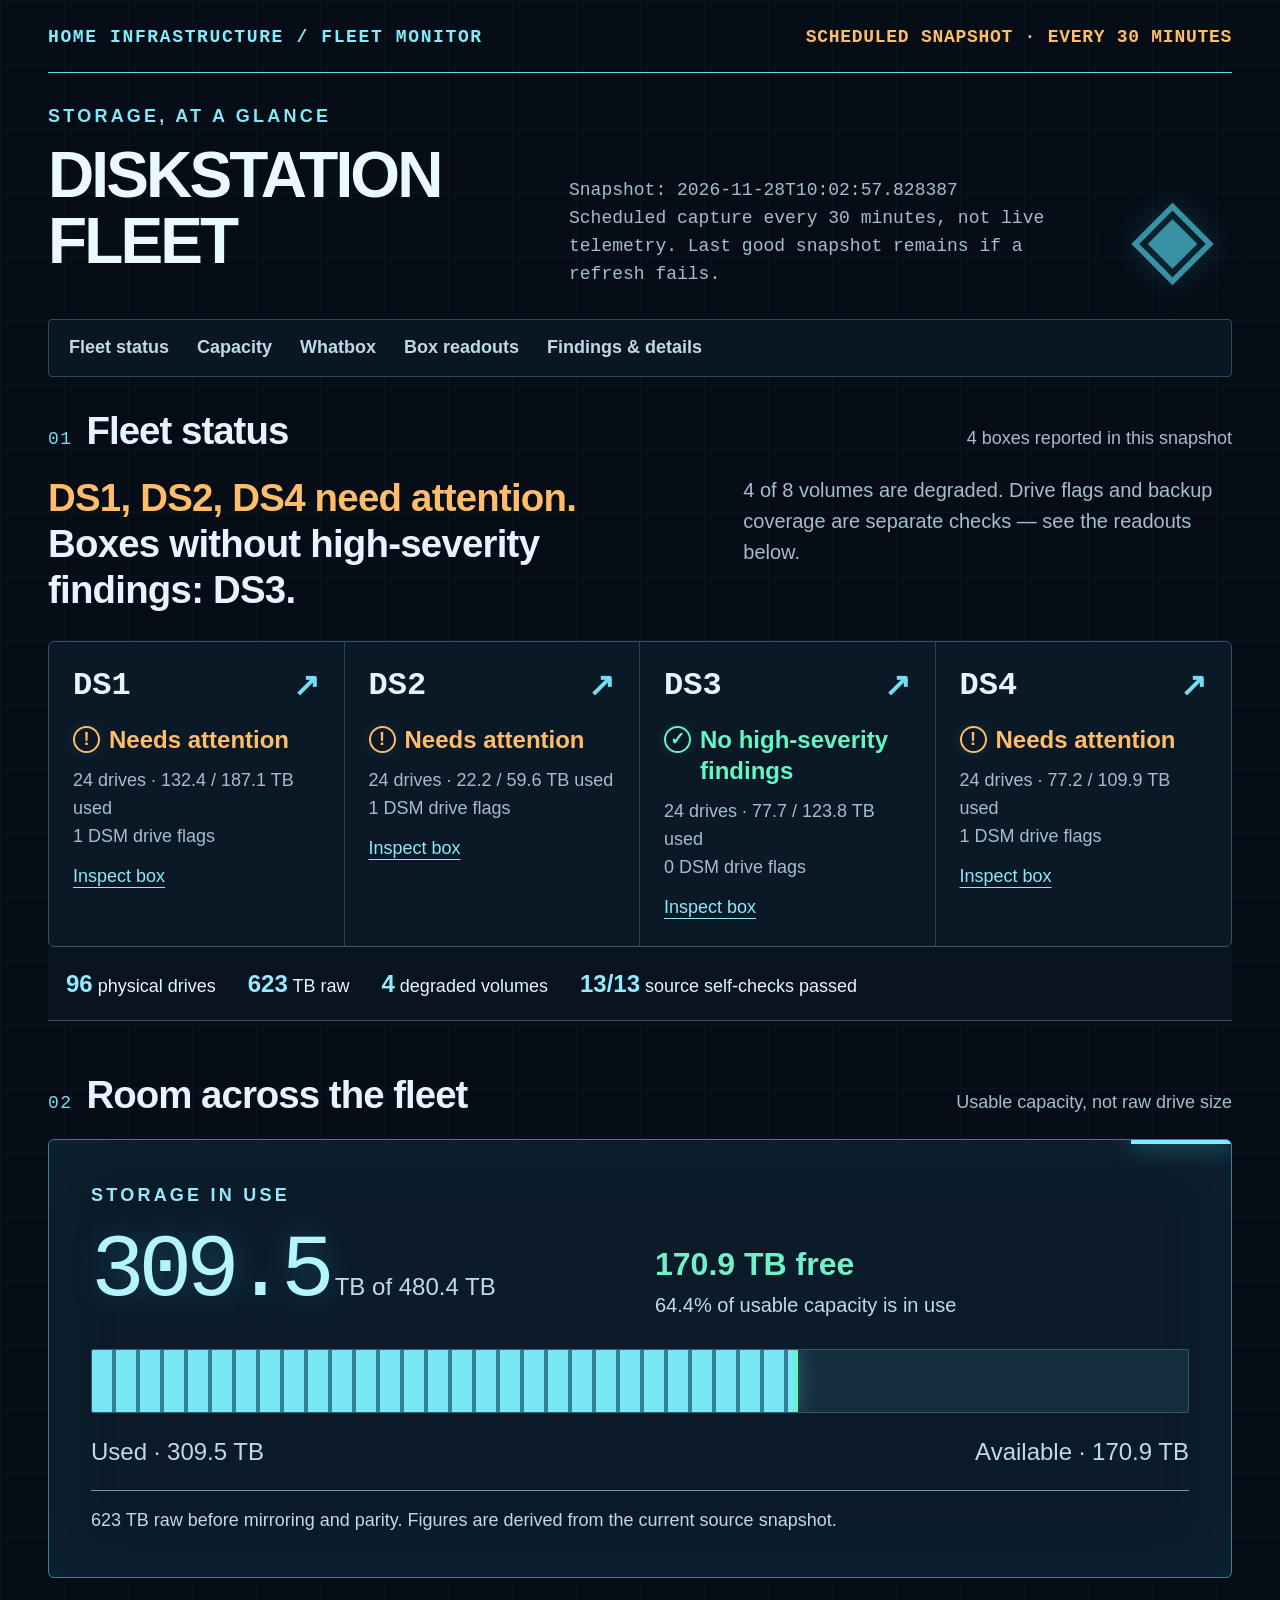
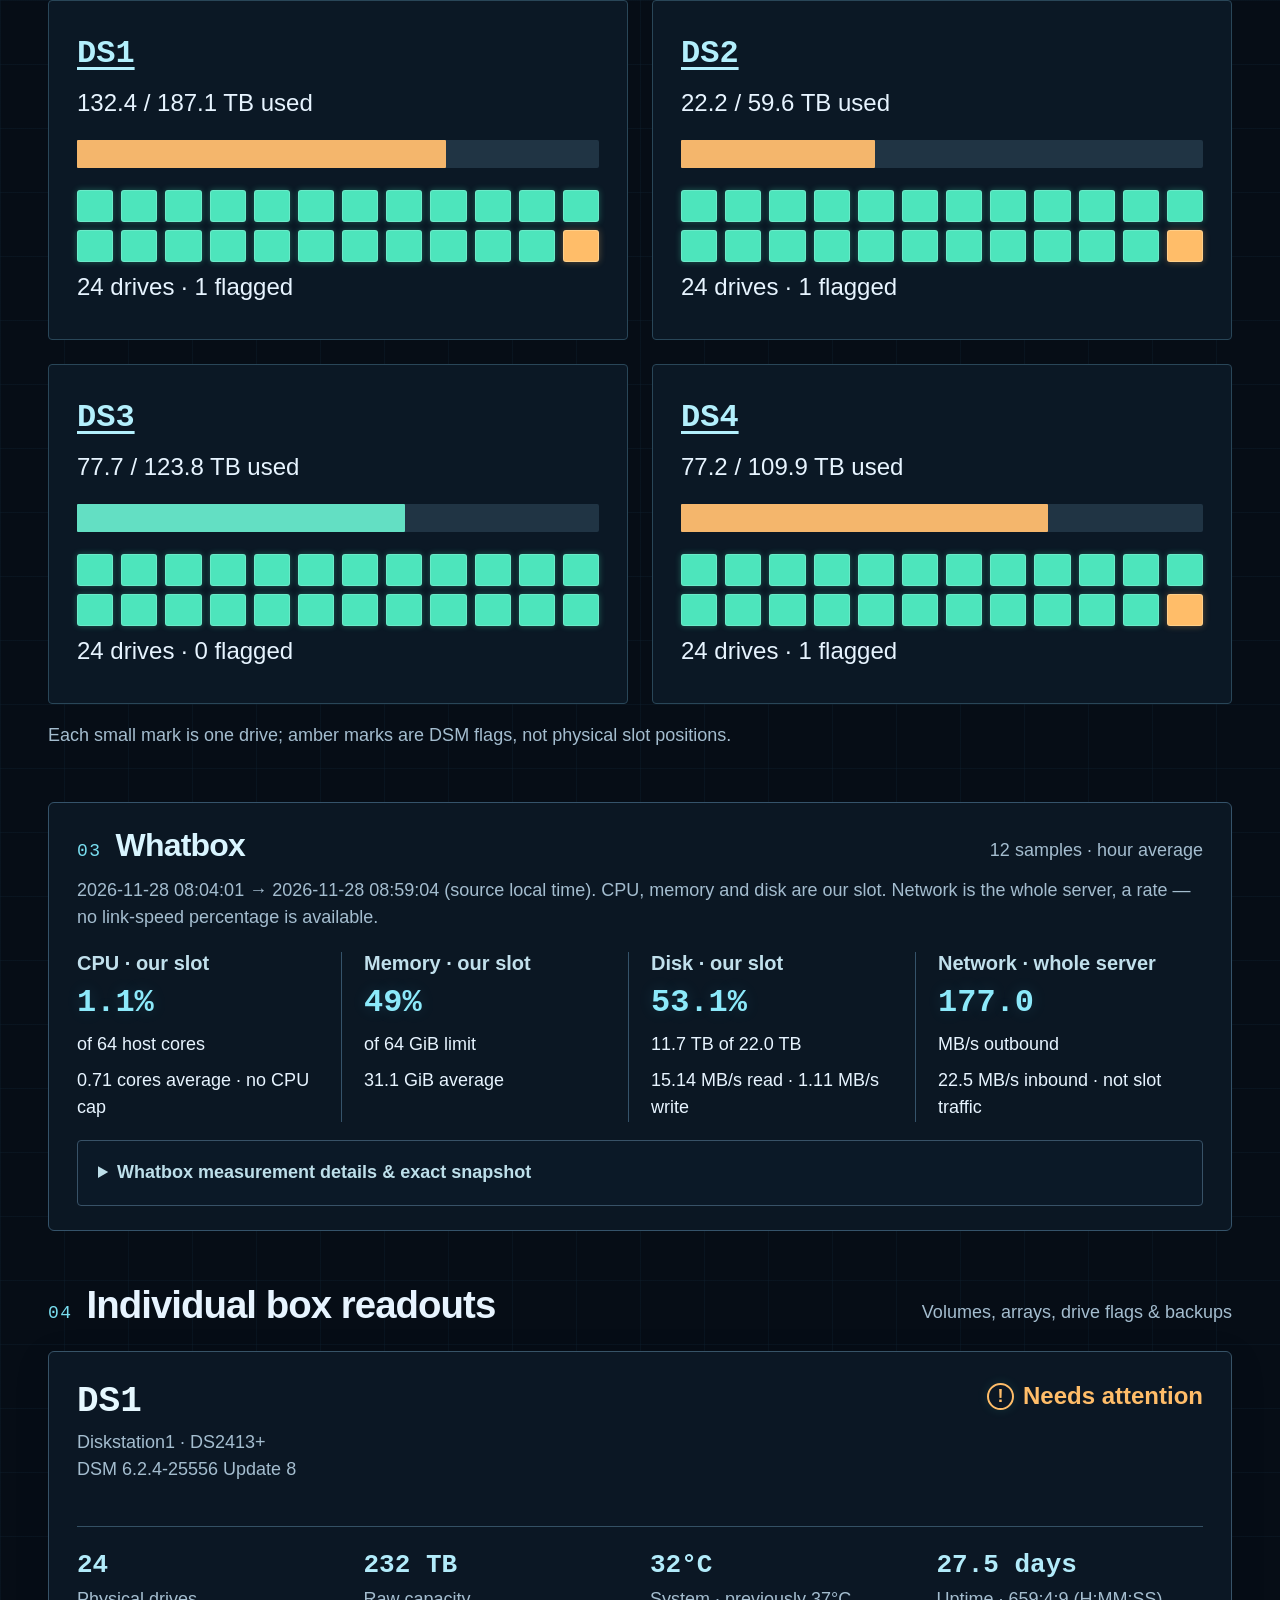
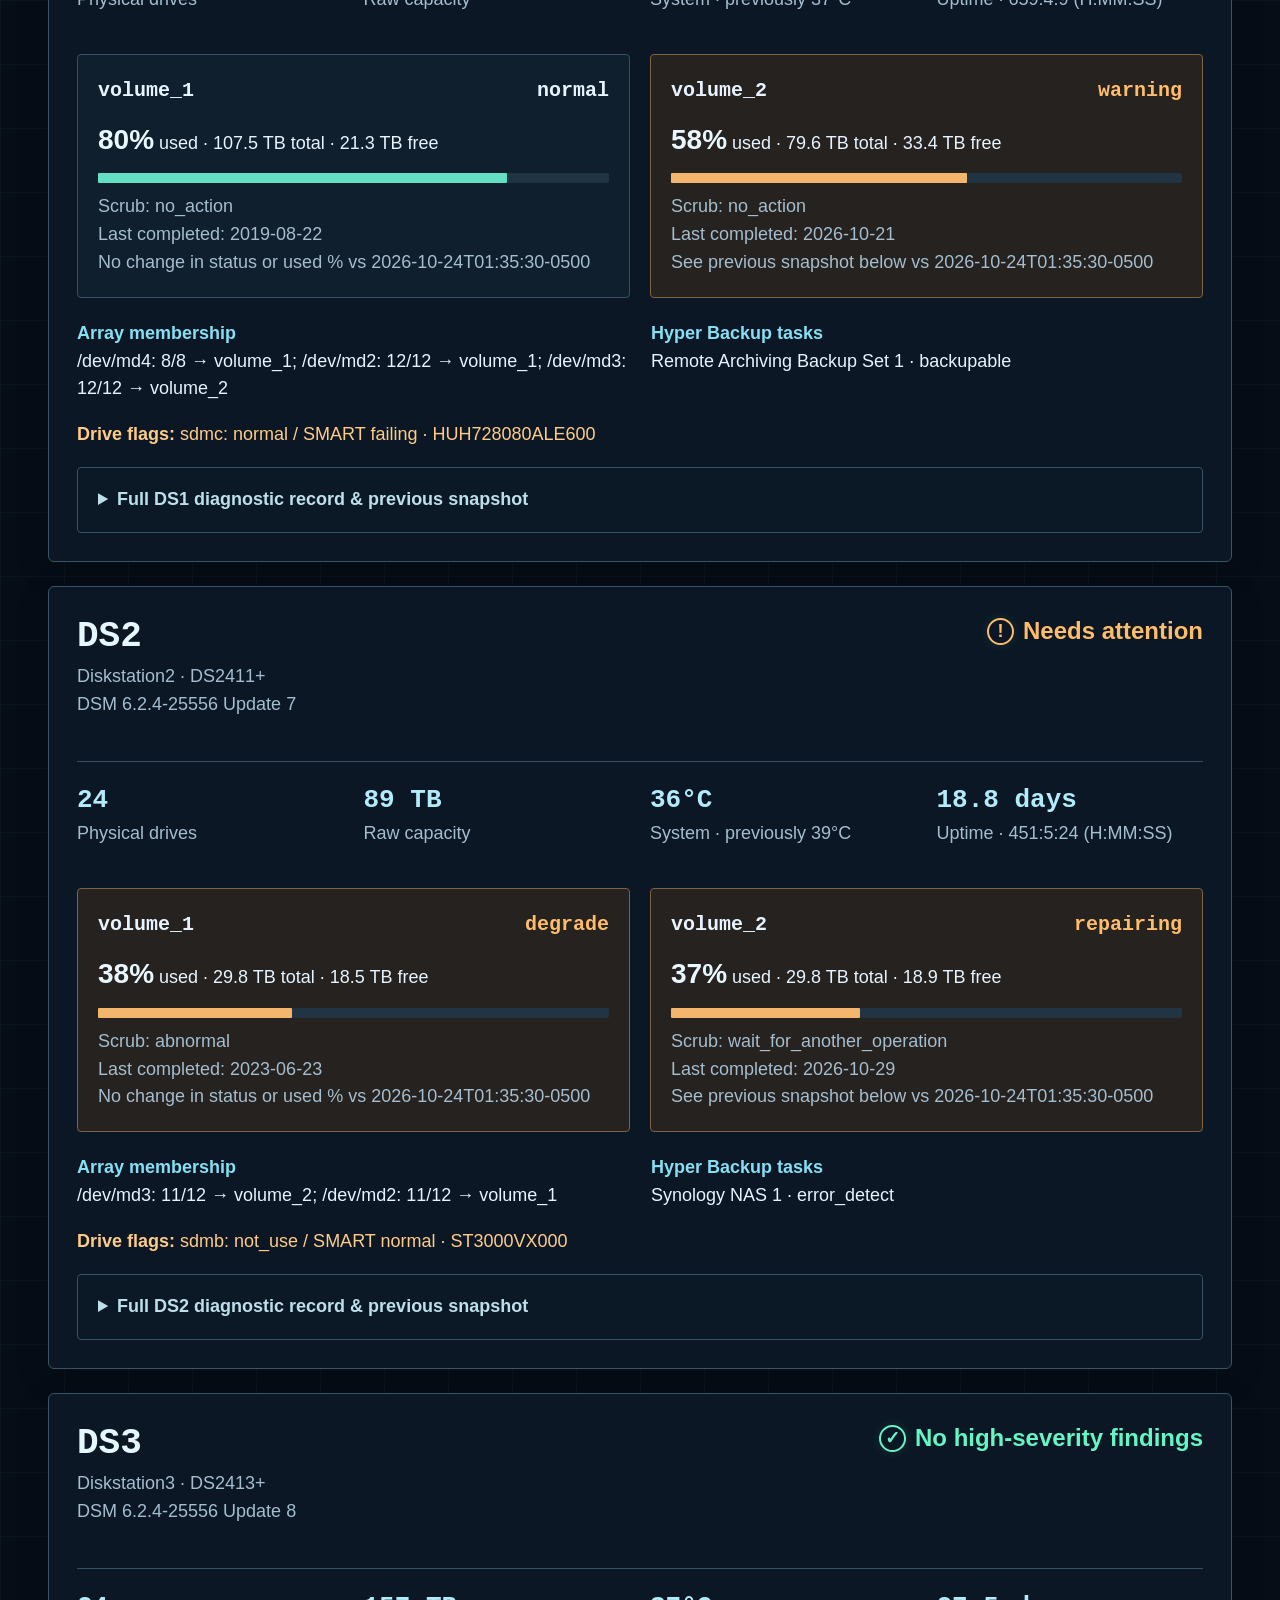
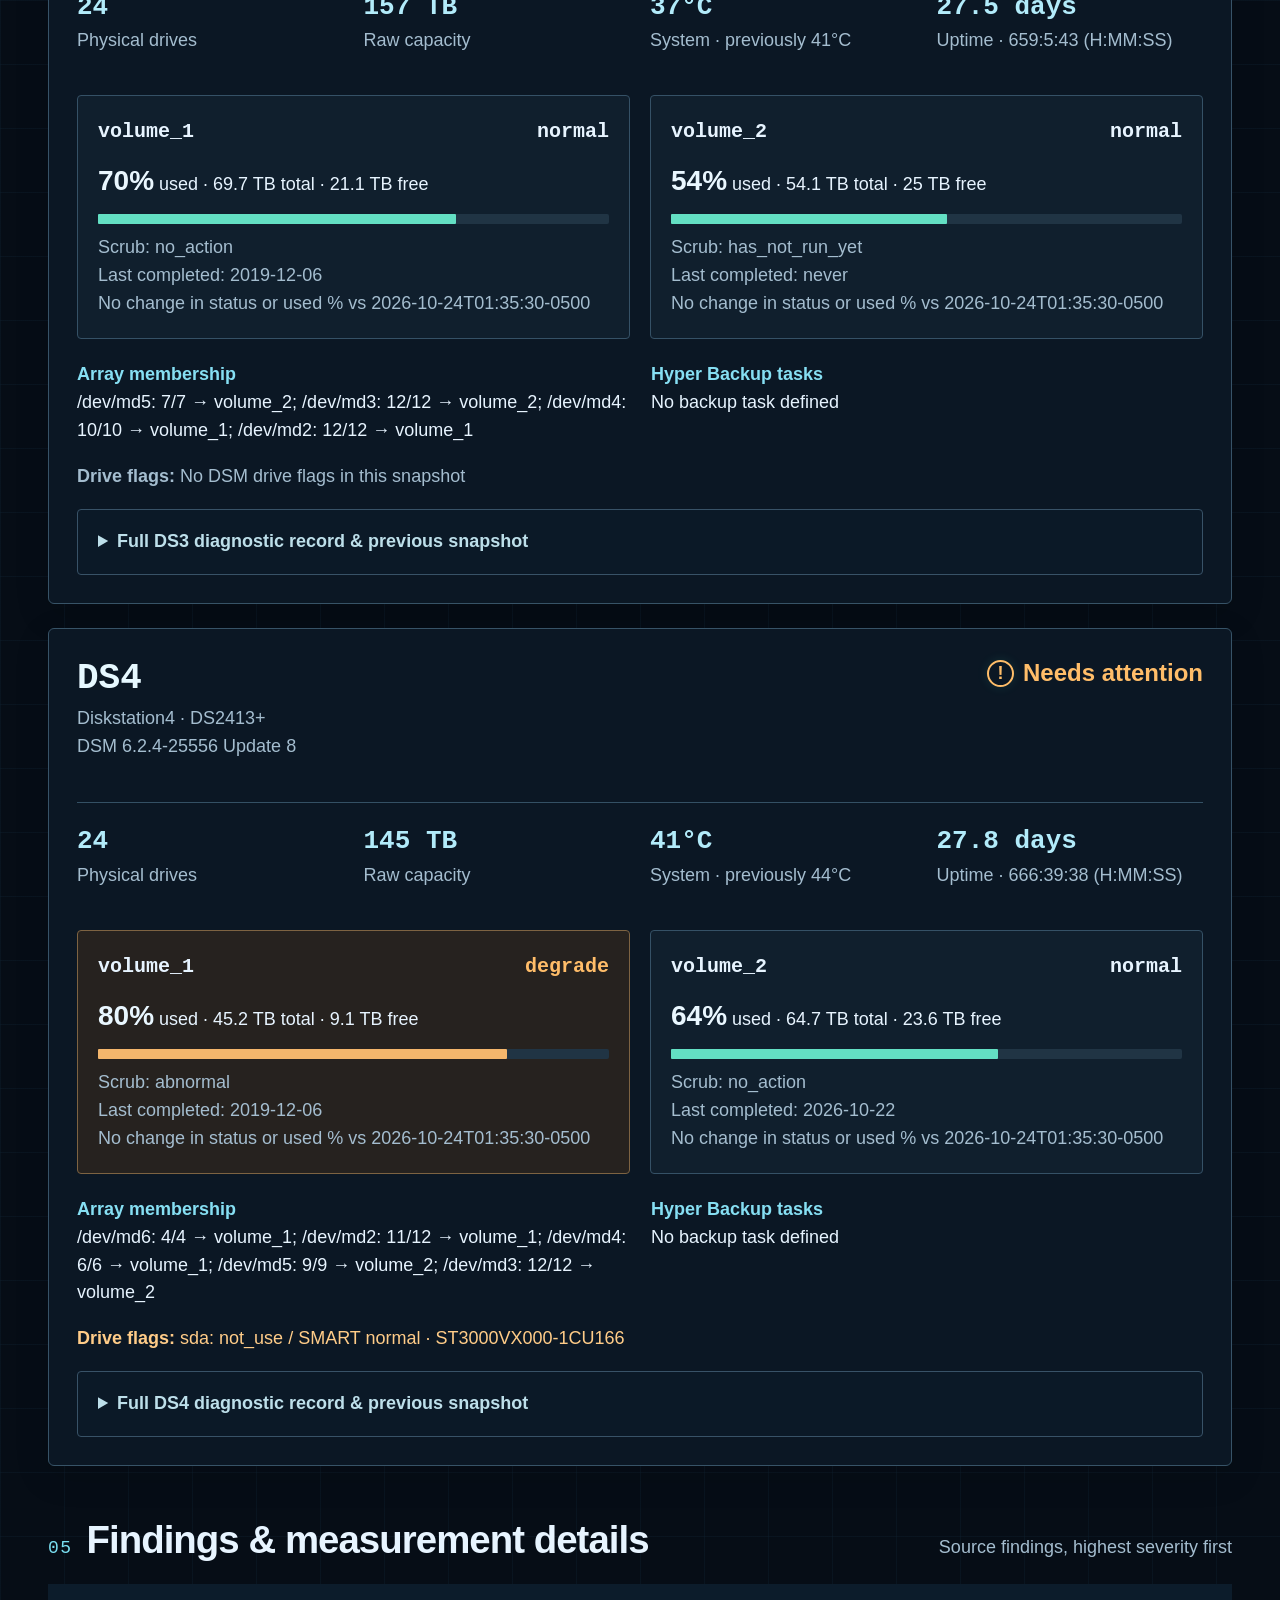
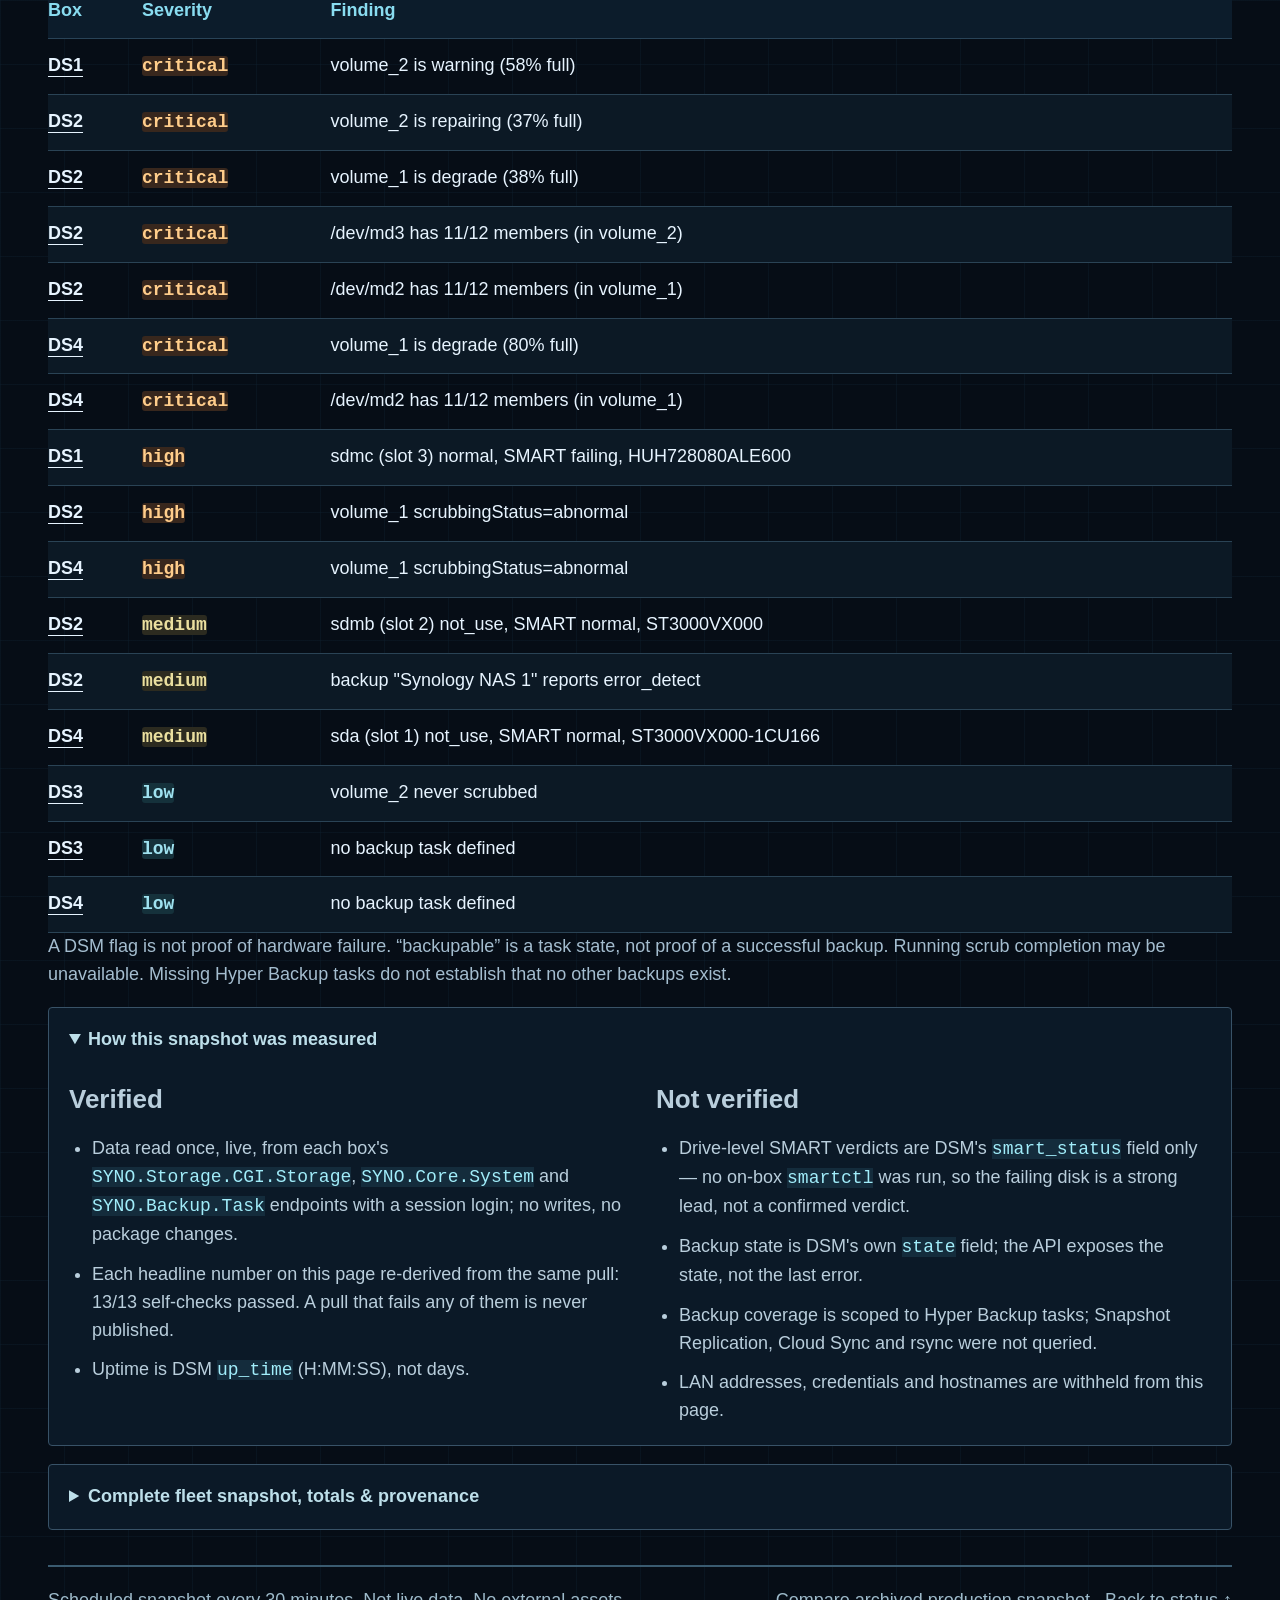
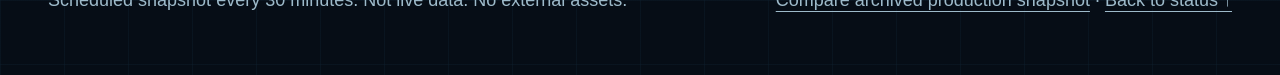
==== commit 29da5af4: "snapshot: refresh 2026-11-28 10:02" ====
--- a/index.html
+++ b/index.html
@@ -18,7 +18,7 @@
 #capacity .capacity{padding:42px}#capacity .capacity-main strong{font-size:clamp(64px,7vw,104px)}#capacity .capacity-meta strong{font-size:32px}#capacity .capacity-track{height:64px;margin:28px 0 20px}#capacity .capacity-track span{background:repeating-linear-gradient(90deg,#79e5f5 0,#79e5f5 20px,#337f94 20px,#337f94 24px)}#capacity .capacity-labels{font-size:24px}#capacity .capacity-boxes{grid-template-columns:repeat(2,minmax(0,1fr));gap:24px}#capacity .mini-cap{padding:28px;min-width:0}#capacity .mini-cap>a{font-size:32px}#capacity .mini-cap p{font-size:24px}#capacity .mini-track{height:28px;margin:18px 0 22px}#capacity .drive-dots{display:grid;grid-template-columns:repeat(12,minmax(0,1fr));gap:8px}#capacity .drive-dots i{display:block;width:100%;height:32px;min-width:0;border:1px solid #9cf4dc60;border-radius:3px}#capacity .drive-dots i.flag{border-color:#ffe1a880}
 @media(max-width:620px){#capacity .capacity{padding:26px 20px}#capacity .capacity-main strong{font-size:60px}#capacity .capacity-meta strong{font-size:28px}#capacity .capacity-track{height:52px}#capacity .capacity-labels{font-size:21px}#capacity .capacity-boxes{grid-template-columns:1fr}#capacity .mini-cap{padding:24px 20px}#capacity .mini-cap p{font-size:22px}#capacity .drive-dots{grid-template-columns:repeat(8,minmax(0,1fr));gap:7px}#capacity .drive-dots i{height:34px}}
 @media print{body{background:#fff;color:#111}.capacity,.box,.whatbox,.volume,.fleet-strip{background:#fff;color:#111;box-shadow:none}*{text-shadow:none!important}}
-</style></head><body data-stamp="2026-11-28T09:32:20.969773"><a class="skip" href="#overview">Skip to fleet status</a><main class="wrap"><div class="edition"><b>HOME INFRASTRUCTURE / FLEET MONITOR</b><span class="preview-tag">SCHEDULED SNAPSHOT · EVERY 30 MINUTES</span></div><header class="masthead"><div><p class="kicker">Storage, at a glance</p><h1>Diskstation Fleet</h1></div><p class="snapshot">Snapshot: 2026-11-28T09:32:20.969773<br>Scheduled capture every 30 minutes, not live telemetry. Last good snapshot remains if a refresh fails.</p></header><nav class="nav" aria-label="Page sections"><a href="#overview">Fleet status</a><a href="#capacity">Capacity</a><a href="#whatbox">Whatbox</a><a href="#boxes">Box readouts</a><a href="#findings">Findings &amp; details</a></nav>
+</style></head><body data-stamp="2026-11-28T10:02:57.828387"><a class="skip" href="#overview">Skip to fleet status</a><main class="wrap"><div class="edition"><b>HOME INFRASTRUCTURE / FLEET MONITOR</b><span class="preview-tag">SCHEDULED SNAPSHOT · EVERY 30 MINUTES</span></div><header class="masthead"><div><p class="kicker">Storage, at a glance</p><h1>Diskstation Fleet</h1></div><p class="snapshot">Snapshot: 2026-11-28T10:02:57.828387<br>Scheduled capture every 30 minutes, not live telemetry. Last good snapshot remains if a refresh fails.</p></header><nav class="nav" aria-label="Page sections"><a href="#overview">Fleet status</a><a href="#capacity">Capacity</a><a href="#whatbox">Whatbox</a><a href="#boxes">Box readouts</a><a href="#findings">Findings &amp; details</a></nav>
 <section id="overview"><div class="section-head"><h2><span class="section-no">01</span>Fleet status</h2><span class="note-label">4 boxes reported in this snapshot</span></div><div class="overview-lead"><p class="lead"><span class="rust">DS1, DS2, DS4 need attention.</span><br>Boxes without high-severity findings: DS3.</p><p class="context">4 of 8 volumes are degraded. Drive flags and backup coverage are separate checks — see the readouts below.</p></div><div class="fleet-strip">
 <a class="fleet-card" href="#ds1"><div class="box-label">DS1<span aria-hidden="true">↗</span></div><span class="status warning"><span class="mark" aria-hidden="true">!</span>Needs attention</span><p>24 drives · 132.4 / 187.1 TB used<br>1 DSM drive flags</p><p class="read-link">Inspect box</p></a>
 <a class="fleet-card" href="#ds2"><div class="box-label">DS2<span aria-hidden="true">↗</span></div><span class="status warning"><span class="mark" aria-hidden="true">!</span>Needs attention</span><p>24 drives · 22.2 / 59.6 TB used<br>1 DSM drive flags</p><p class="read-link">Inspect box</p></a>
@@ -31,32 +31,32 @@
 <div class="mini-cap"><a href="#ds3">DS3</a><p>77.7 / 123.8 TB used</p><div class="mini-track " role="img" aria-label="62.8 percent used"><span style="width:62.76%"></span></div><div class="drive-dots" aria-hidden="true"><i class=""></i><i class=""></i><i class=""></i><i class=""></i><i class=""></i><i class=""></i><i class=""></i><i class=""></i><i class=""></i><i class=""></i><i class=""></i><i class=""></i><i class=""></i><i class=""></i><i class=""></i><i class=""></i><i class=""></i><i class=""></i><i class=""></i><i class=""></i><i class=""></i><i class=""></i><i class=""></i><i class=""></i></div><p>24 drives · 0 flagged</p></div>
 <div class="mini-cap"><a href="#ds4">DS4</a><p>77.2 / 109.9 TB used</p><div class="mini-track warning" role="img" aria-label="70.2 percent used"><span style="width:70.25%"></span></div><div class="drive-dots" aria-hidden="true"><i class=""></i><i class=""></i><i class=""></i><i class=""></i><i class=""></i><i class=""></i><i class=""></i><i class=""></i><i class=""></i><i class=""></i><i class=""></i><i class=""></i><i class=""></i><i class=""></i><i class=""></i><i class=""></i><i class=""></i><i class=""></i><i class=""></i><i class=""></i><i class=""></i><i class=""></i><i class=""></i><i class="flag"></i></div><p>24 drives · 1 flagged</p></div>
 </div><p class="legend">Each small mark is one drive; amber marks are DSM flags, not physical slot positions.</p></section>
-<section class="section whatbox" id="whatbox"><div class="section-head"><h2><span class="section-no">03</span>Whatbox</h2><span class="note-label">10 samples · hour average</span></div><p class="whatbox-note">2026-11-28 07:34:02 → 2026-11-28 08:29:01 (source local time). CPU, memory and disk are our slot. Network is the whole server, a rate — no link-speed percentage is available.</p><div class="whatbox-grid">
+<section class="section whatbox" id="whatbox"><div class="section-head"><h2><span class="section-no">03</span>Whatbox</h2><span class="note-label">12 samples · hour average</span></div><p class="whatbox-note">2026-11-28 08:04:01 → 2026-11-28 08:59:04 (source local time). CPU, memory and disk are our slot. Network is the whole server, a rate — no link-speed percentage is available.</p><div class="whatbox-grid">
 <div class="what-stat"><h3>CPU · our slot</h3><strong>1.1%</strong><p>of 64 host cores</p><p>0.71 cores average · no CPU cap</p></div>
-<div class="what-stat"><h3>Memory · our slot</h3><strong>49%</strong><p>of 64 GiB limit</p><p>31.3 GiB average</p></div>
-<div class="what-stat"><h3>Disk · our slot</h3><strong>53.1%</strong><p>11.7 TB of 22.0 TB</p><p>21.72 MB/s read · 1.20 MB/s write</p></div>
-<div class="what-stat"><h3>Network · whole server</h3><strong>166.8</strong><p>MB/s outbound</p><p>34.4 MB/s inbound · not slot traffic</p></div>
+<div class="what-stat"><h3>Memory · our slot</h3><strong>49%</strong><p>of 64 GiB limit</p><p>31.1 GiB average</p></div>
+<div class="what-stat"><h3>Disk · our slot</h3><strong>53.1%</strong><p>11.7 TB of 22.0 TB</p><p>15.14 MB/s read · 1.11 MB/s write</p></div>
+<div class="what-stat"><h3>Network · whole server</h3><strong>177.0</strong><p>MB/s outbound</p><p>22.5 MB/s inbound · not slot traffic</p></div>
 </div><details><summary>Whatbox measurement details &amp; exact snapshot</summary><p class="note-label">CPU percentage is average cores ÷ host core count × 100, not a count of cores. GiB uses binary bytes; TB and MB/s use decimal bytes. Disk size is used + available, not a plan quota.</p><pre>{
-  &quot;n&quot;: 10,
-  &quot;slot_cpu_cores_avg&quot;: 0.7084405884552913,
-  &quot;slot_mem_bytes_avg&quot;: 33639795916.8,
-  &quot;slot_io_read_bps_avg&quot;: 21724214.735158283,
-  &quot;slot_io_write_bps_avg&quot;: 1203675.419984757,
-  &quot;home_used_kb_avg&quot;: 11402679617.6,
-  &quot;home_avail_kb_avg&quot;: 10080555710.4,
-  &quot;host_net_rx_bps_avg&quot;: 34365897.33452653,
-  &quot;host_net_tx_bps_avg&quot;: 166779166.111301,
-  &quot;window_start_local&quot;: &quot;2026-11-28 07:34:02&quot;,
-  &quot;window_end_local&quot;: &quot;2026-11-28 08:29:01&quot;,
+  &quot;n&quot;: 12,
+  &quot;slot_cpu_cores_avg&quot;: 0.710610116483167,
+  &quot;slot_mem_bytes_avg&quot;: 33356208469.333332,
+  &quot;slot_io_read_bps_avg&quot;: 15137821.643318066,
+  &quot;slot_io_write_bps_avg&quot;: 1112644.6646628308,
+  &quot;home_used_kb_avg&quot;: 11401562200.0,
+  &quot;home_avail_kb_avg&quot;: 10081673128.0,
+  &quot;host_net_rx_bps_avg&quot;: 22487476.459173635,
+  &quot;host_net_tx_bps_avg&quot;: 177011946.88654363,
+  &quot;window_start_local&quot;: &quot;2026-11-28 08:04:01&quot;,
+  &quot;window_end_local&quot;: &quot;2026-11-28 08:59:04&quot;,
   &quot;cpu_max&quot;: &quot;max&quot;,
   &quot;memory_max_bytes&quot;: 68719476736,
   &quot;box_cores&quot;: 64,
   &quot;cpuset&quot;: &quot;0-63&quot;,
   &quot;network_scope&quot;: &quot;host-wide; this slot has no network counter and the link speed is unreadable&quot;,
-  &quot;measured&quot;: &quot;2026-11-28T14:32:21+00:00&quot;,
+  &quot;measured&quot;: &quot;2026-11-28T15:02:58+00:00&quot;,
   &quot;source&quot;: &quot;host_metrics.db samples, last 3600s, plus cgroup limits read the same minute&quot;
 }</pre></details></section><section class="section" id="boxes"><div class="section-head"><h2><span class="section-no">04</span>Individual box readouts</h2><span class="note-label">Volumes, arrays, drive flags &amp; backups</span></div>
-<article class="box" id="ds1"><header><div><h3>DS1</h3><p class="model">Diskstation1 · DS2413+<br>DSM 6.2.4-25556 Update 8</p></div><span class="status warning"><span class="mark" aria-hidden="true">!</span>Needs attention</span></header><div class="metrics"><div class="metric"><strong>24</strong>Physical drives</div><div class="metric"><strong>232 TB</strong>Raw capacity</div><div class="metric"><strong>32°C</strong>System · previously 37°C</div><div class="metric"><strong>27.4 days</strong>Uptime · 658:33:39 (H:MM:SS)</div></div><div class="volumes">
+<article class="box" id="ds1"><header><div><h3>DS1</h3><p class="model">Diskstation1 · DS2413+<br>DSM 6.2.4-25556 Update 8</p></div><span class="status warning"><span class="mark" aria-hidden="true">!</span>Needs attention</span></header><div class="metrics"><div class="metric"><strong>24</strong>Physical drives</div><div class="metric"><strong>232 TB</strong>Raw capacity</div><div class="metric"><strong>32°C</strong>System · previously 37°C</div><div class="metric"><strong>27.5 days</strong>Uptime · 659:4:9 (H:MM:SS)</div></div><div class="volumes">
 <div class="volume "><div class="volume-head"><span>volume_1</span><span class="">normal</span></div><p class="vol-stat"><strong>80%</strong> used · 107.5 TB total · 21.3 TB free</p><div class="mini-track " role="img" aria-label="80 percent used"><span style="width:80%"></span></div><p class="vol-meta">Scrub: no_action<br>Last completed: 2019-08-22<br>No change in status or used % vs 2026-10-24T01:35:30-0500</p></div>
 <div class="volume warning"><div class="volume-head"><span>volume_2</span><span class="rust">warning</span></div><p class="vol-stat"><strong>58%</strong> used · 79.6 TB total · 33.4 TB free</p><div class="mini-track warning" role="img" aria-label="58 percent used"><span style="width:58%"></span></div><p class="vol-meta">Scrub: no_action<br>Last completed: 2026-10-21<br>See previous snapshot below vs 2026-10-24T01:35:30-0500</p></div>
 </div><div class="box-note"><p><b>Array membership</b>/dev/md4: 8/8 → volume_1; /dev/md2: 12/12 → volume_1; /dev/md3: 12/12 → volume_2</p><p><b>Hyper Backup tasks</b>Remote Archiving Backup Set 1 · backupable</p></div><p class="note-label warning-text" style="margin:18px 0 0"><b>Drive flags:</b> sdmc: normal / SMART failing · HUH728080ALE600</p><details><summary>Full DS1 diagnostic record &amp; previous snapshot</summary><p class="note-label">All source fields preserved, including scrub schedules as reported (which may be historical), failure counts, previous uptime, and previous volume fields.</p><pre>{
@@ -64,8 +64,8 @@
   &quot;name&quot;: &quot;Diskstation1&quot;,
   &quot;model&quot;: &quot;DS2413+&quot;,
   &quot;dsm&quot;: &quot;DSM 6.2.4-25556 Update 8&quot;,
-  &quot;up_raw&quot;: &quot;658:33:39&quot;,
-  &quot;up_h&quot;: 658.5608333333333,
+  &quot;up_raw&quot;: &quot;659:4:9&quot;,
+  &quot;up_h&quot;: 659.0691666666667,
   &quot;temp&quot;: 32,
   &quot;prev_temp&quot;: 37,
   &quot;prev_uptime&quot;: &quot;157:4:0&quot;,
@@ -168,7 +168,7 @@
     }
   }
 }</pre></details></article>
-<article class="box" id="ds2"><header><div><h3>DS2</h3><p class="model">Diskstation2 · DS2411+<br>DSM 6.2.4-25556 Update 7</p></div><span class="status warning"><span class="mark" aria-hidden="true">!</span>Needs attention</span></header><div class="metrics"><div class="metric"><strong>24</strong>Physical drives</div><div class="metric"><strong>89 TB</strong>Raw capacity</div><div class="metric"><strong>36°C</strong>System · previously 39°C</div><div class="metric"><strong>18.8 days</strong>Uptime · 450:34:26 (H:MM:SS)</div></div><div class="volumes">
+<article class="box" id="ds2"><header><div><h3>DS2</h3><p class="model">Diskstation2 · DS2411+<br>DSM 6.2.4-25556 Update 7</p></div><span class="status warning"><span class="mark" aria-hidden="true">!</span>Needs attention</span></header><div class="metrics"><div class="metric"><strong>24</strong>Physical drives</div><div class="metric"><strong>89 TB</strong>Raw capacity</div><div class="metric"><strong>36°C</strong>System · previously 39°C</div><div class="metric"><strong>18.8 days</strong>Uptime · 451:5:24 (H:MM:SS)</div></div><div class="volumes">
 <div class="volume warning"><div class="volume-head"><span>volume_1</span><span class="rust">degrade</span></div><p class="vol-stat"><strong>38%</strong> used · 29.8 TB total · 18.5 TB free</p><div class="mini-track warning" role="img" aria-label="38 percent used"><span style="width:38%"></span></div><p class="vol-meta">Scrub: abnormal<br>Last completed: 2023-06-23<br>No change in status or used % vs 2026-10-24T01:35:30-0500</p></div>
 <div class="volume warning"><div class="volume-head"><span>volume_2</span><span class="rust">repairing</span></div><p class="vol-stat"><strong>37%</strong> used · 29.8 TB total · 18.9 TB free</p><div class="mini-track warning" role="img" aria-label="37 percent used"><span style="width:37%"></span></div><p class="vol-meta">Scrub: wait_for_another_operation<br>Last completed: 2026-10-29<br>See previous snapshot below vs 2026-10-24T01:35:30-0500</p></div>
 </div><div class="box-note"><p><b>Array membership</b>/dev/md3: 11/12 → volume_2; /dev/md2: 11/12 → volume_1</p><p><b>Hyper Backup tasks</b>Synology NAS 1 · error_detect</p></div><p class="note-label warning-text" style="margin:18px 0 0"><b>Drive flags:</b> sdmb: not_use / SMART normal · ST3000VX000</p><details><summary>Full DS2 diagnostic record &amp; previous snapshot</summary><p class="note-label">All source fields preserved, including scrub schedules as reported (which may be historical), failure counts, previous uptime, and previous volume fields.</p><pre>{
@@ -176,8 +176,8 @@
   &quot;name&quot;: &quot;Diskstation2&quot;,
   &quot;model&quot;: &quot;DS2411+&quot;,
   &quot;dsm&quot;: &quot;DSM 6.2.4-25556 Update 7&quot;,
-  &quot;up_raw&quot;: &quot;450:34:26&quot;,
-  &quot;up_h&quot;: 450.5738888888889,
+  &quot;up_raw&quot;: &quot;451:5:24&quot;,
+  &quot;up_h&quot;: 451.09,
   &quot;temp&quot;: 36,
   &quot;prev_temp&quot;: 39,
   &quot;prev_uptime&quot;: &quot;157:4:19&quot;,
@@ -293,7 +293,7 @@
     }
   }
 }</pre></details></article>
-<article class="box" id="ds3"><header><div><h3>DS3</h3><p class="model">Diskstation3 · DS2413+<br>DSM 6.2.4-25556 Update 8</p></div><span class="status "><span class="mark" aria-hidden="true">✓</span>No high-severity findings</span></header><div class="metrics"><div class="metric"><strong>24</strong>Physical drives</div><div class="metric"><strong>157 TB</strong>Raw capacity</div><div class="metric"><strong>39°C</strong>System · previously 41°C</div><div class="metric"><strong>27.4 days</strong>Uptime · 658:35:5 (H:MM:SS)</div></div><div class="volumes">
+<article class="box" id="ds3"><header><div><h3>DS3</h3><p class="model">Diskstation3 · DS2413+<br>DSM 6.2.4-25556 Update 8</p></div><span class="status "><span class="mark" aria-hidden="true">✓</span>No high-severity findings</span></header><div class="metrics"><div class="metric"><strong>24</strong>Physical drives</div><div class="metric"><strong>157 TB</strong>Raw capacity</div><div class="metric"><strong>37°C</strong>System · previously 41°C</div><div class="metric"><strong>27.5 days</strong>Uptime · 659:5:43 (H:MM:SS)</div></div><div class="volumes">
 <div class="volume "><div class="volume-head"><span>volume_1</span><span class="">normal</span></div><p class="vol-stat"><strong>70%</strong> used · 69.7 TB total · 21.1 TB free</p><div class="mini-track " role="img" aria-label="70 percent used"><span style="width:70%"></span></div><p class="vol-meta">Scrub: no_action<br>Last completed: 2019-12-06<br>No change in status or used % vs 2026-10-24T01:35:30-0500</p></div>
 <div class="volume "><div class="volume-head"><span>volume_2</span><span class="">normal</span></div><p class="vol-stat"><strong>54%</strong> used · 54.1 TB total · 25 TB free</p><div class="mini-track " role="img" aria-label="54 percent used"><span style="width:54%"></span></div><p class="vol-meta">Scrub: has_not_run_yet<br>Last completed: never<br>No change in status or used % vs 2026-10-24T01:35:30-0500</p></div>
 </div><div class="box-note"><p><b>Array membership</b>/dev/md5: 7/7 → volume_2; /dev/md3: 12/12 → volume_2; /dev/md4: 10/10 → volume_1; /dev/md2: 12/12 → volume_1</p><p><b>Hyper Backup tasks</b>No backup task defined</p></div><p class="note-label " style="margin:18px 0 0"><b>Drive flags:</b> No DSM drive flags in this snapshot</p><details><summary>Full DS3 diagnostic record &amp; previous snapshot</summary><p class="note-label">All source fields preserved, including scrub schedules as reported (which may be historical), failure counts, previous uptime, and previous volume fields.</p><pre>{
@@ -301,9 +301,9 @@
   &quot;name&quot;: &quot;Diskstation3&quot;,
   &quot;model&quot;: &quot;DS2413+&quot;,
   &quot;dsm&quot;: &quot;DSM 6.2.4-25556 Update 8&quot;,
-  &quot;up_raw&quot;: &quot;658:35:5&quot;,
-  &quot;up_h&quot;: 658.5847222222222,
-  &quot;temp&quot;: 39,
+  &quot;up_raw&quot;: &quot;659:5:43&quot;,
+  &quot;up_h&quot;: 659.0952777777778,
+  &quot;temp&quot;: 37,
   &quot;prev_temp&quot;: 41,
   &quot;prev_uptime&quot;: &quot;205:8:44&quot;,
   &quot;n_disks&quot;: 24,
@@ -399,7 +399,7 @@
     }
   }
 }</pre></details></article>
-<article class="box" id="ds4"><header><div><h3>DS4</h3><p class="model">Diskstation4 · DS2413+<br>DSM 6.2.4-25556 Update 8</p></div><span class="status warning"><span class="mark" aria-hidden="true">!</span>Needs attention</span></header><div class="metrics"><div class="metric"><strong>24</strong>Physical drives</div><div class="metric"><strong>145 TB</strong>Raw capacity</div><div class="metric"><strong>39°C</strong>System · previously 44°C</div><div class="metric"><strong>27.8 days</strong>Uptime · 666:9:1 (H:MM:SS)</div></div><div class="volumes">
+<article class="box" id="ds4"><header><div><h3>DS4</h3><p class="model">Diskstation4 · DS2413+<br>DSM 6.2.4-25556 Update 8</p></div><span class="status warning"><span class="mark" aria-hidden="true">!</span>Needs attention</span></header><div class="metrics"><div class="metric"><strong>24</strong>Physical drives</div><div class="metric"><strong>145 TB</strong>Raw capacity</div><div class="metric"><strong>41°C</strong>System · previously 44°C</div><div class="metric"><strong>27.8 days</strong>Uptime · 666:39:38 (H:MM:SS)</div></div><div class="volumes">
 <div class="volume warning"><div class="volume-head"><span>volume_1</span><span class="rust">degrade</span></div><p class="vol-stat"><strong>80%</strong> used · 45.2 TB total · 9.1 TB free</p><div class="mini-track warning" role="img" aria-label="80 percent used"><span style="width:80%"></span></div><p class="vol-meta">Scrub: abnormal<br>Last completed: 2019-12-06<br>No change in status or used % vs 2026-10-24T01:35:30-0500</p></div>
 <div class="volume "><div class="volume-head"><span>volume_2</span><span class="">normal</span></div><p class="vol-stat"><strong>64%</strong> used · 64.7 TB total · 23.6 TB free</p><div class="mini-track " role="img" aria-label="64 percent used"><span style="width:64%"></span></div><p class="vol-meta">Scrub: no_action<br>Last completed: 2026-10-22<br>No change in status or used % vs 2026-10-24T01:35:30-0500</p></div>
 </div><div class="box-note"><p><b>Array membership</b>/dev/md6: 4/4 → volume_1; /dev/md2: 11/12 → volume_1; /dev/md4: 6/6 → volume_1; /dev/md5: 9/9 → volume_2; /dev/md3: 12/12 → volume_2</p><p><b>Hyper Backup tasks</b>No backup task defined</p></div><p class="note-label warning-text" style="margin:18px 0 0"><b>Drive flags:</b> sda: not_use / SMART normal · ST3000VX000-1CU166</p><details><summary>Full DS4 diagnostic record &amp; previous snapshot</summary><p class="note-label">All source fields preserved, including scrub schedules as reported (which may be historical), failure counts, previous uptime, and previous volume fields.</p><pre>{
@@ -407,9 +407,9 @@
   &quot;name&quot;: &quot;Diskstation4&quot;,
   &quot;model&quot;: &quot;DS2413+&quot;,
   &quot;dsm&quot;: &quot;DSM 6.2.4-25556 Update 8&quot;,
-  &quot;up_raw&quot;: &quot;666:9:1&quot;,
-  &quot;up_h&quot;: 666.1502777777778,
-  &quot;temp&quot;: 39,
+  &quot;up_raw&quot;: &quot;666:39:38&quot;,
+  &quot;up_h&quot;: 666.6605555555556,
+  &quot;temp&quot;: 41,
   &quot;prev_temp&quot;: 44,
   &quot;prev_uptime&quot;: &quot;157:4:11&quot;,
   &quot;n_disks&quot;: 24,
@@ -566,9 +566,9 @@
     not queried.</li>
    <li>LAN addresses, credentials and hostnames are withheld from this page.</li>
   </ul></div></div></details>
-<details><summary>Complete fleet snapshot, totals &amp; provenance</summary><p class="note-label">Fleet capture: 2026-11-28T09:32:20.969773 · comparison capture: 2026-10-24T01:35:30-0500</p><pre>{
-  &quot;stamp&quot;: &quot;2026-11-28T09:32:20.969773&quot;,
-  &quot;built&quot;: &quot;2026-11-28T09:32:20.969773&quot;,
+<details><summary>Complete fleet snapshot, totals &amp; provenance</summary><p class="note-label">Fleet capture: 2026-11-28T10:02:57.828387 · comparison capture: 2026-10-24T01:35:30-0500</p><pre>{
+  &quot;stamp&quot;: &quot;2026-11-28T10:02:57.828387&quot;,
+  &quot;built&quot;: &quot;2026-11-28T10:02:57.828387&quot;,
   &quot;totals&quot;: {
     &quot;disks&quot;: 96,
     &quot;raw&quot;: 623.0,
@@ -581,8 +581,8 @@
       &quot;name&quot;: &quot;Diskstation1&quot;,
       &quot;model&quot;: &quot;DS2413+&quot;,
       &quot;dsm&quot;: &quot;DSM 6.2.4-25556 Update 8&quot;,
-      &quot;up_raw&quot;: &quot;658:33:39&quot;,
-      &quot;up_h&quot;: 658.5608333333333,
+      &quot;up_raw&quot;: &quot;659:4:9&quot;,
+      &quot;up_h&quot;: 659.0691666666667,
       &quot;temp&quot;: 32,
       &quot;prev_temp&quot;: 37,
       &quot;prev_uptime&quot;: &quot;157:4:0&quot;,
@@ -690,8 +690,8 @@
       &quot;name&quot;: &quot;Diskstation2&quot;,
       &quot;model&quot;: &quot;DS2411+&quot;,
       &quot;dsm&quot;: &quot;DSM 6.2.4-25556 Update 7&quot;,
-      &quot;up_raw&quot;: &quot;450:34:26&quot;,
-      &quot;up_h&quot;: 450.5738888888889,
+      &quot;up_raw&quot;: &quot;451:5:24&quot;,
+      &quot;up_h&quot;: 451.09,
       &quot;temp&quot;: 36,
       &quot;prev_temp&quot;: 39,
       &quot;prev_uptime&quot;: &quot;157:4:19&quot;,
@@ -812,9 +812,9 @@
       &quot;name&quot;: &quot;Diskstation3&quot;,
       &quot;model&quot;: &quot;DS2413+&quot;,
       &quot;dsm&quot;: &quot;DSM 6.2.4-25556 Update 8&quot;,
-      &quot;up_raw&quot;: &quot;658:35:5&quot;,
-      &quot;up_h&quot;: 658.5847222222222,
-      &quot;temp&quot;: 39,
+      &quot;up_raw&quot;: &quot;659:5:43&quot;,
+      &quot;up_h&quot;: 659.0952777777778,
+      &quot;temp&quot;: 37,
       &quot;prev_temp&quot;: 41,
       &quot;prev_uptime&quot;: &quot;205:8:44&quot;,
       &quot;n_disks&quot;: 24,
@@ -915,9 +915,9 @@
       &quot;name&quot;: &quot;Diskstation4&quot;,
       &quot;model&quot;: &quot;DS2413+&quot;,
       &quot;dsm&quot;: &quot;DSM 6.2.4-25556 Update 8&quot;,
-      &quot;up_raw&quot;: &quot;666:9:1&quot;,
-      &quot;up_h&quot;: 666.1502777777778,
-      &quot;temp&quot;: 39,
+      &quot;up_raw&quot;: &quot;666:39:38&quot;,
+      &quot;up_h&quot;: 666.6605555555556,
+      &quot;temp&quot;: 41,
       &quot;prev_temp&quot;: 44,
       &quot;prev_uptime&quot;: &quot;157:4:11&quot;,
       &quot;n_disks&quot;: 24,
